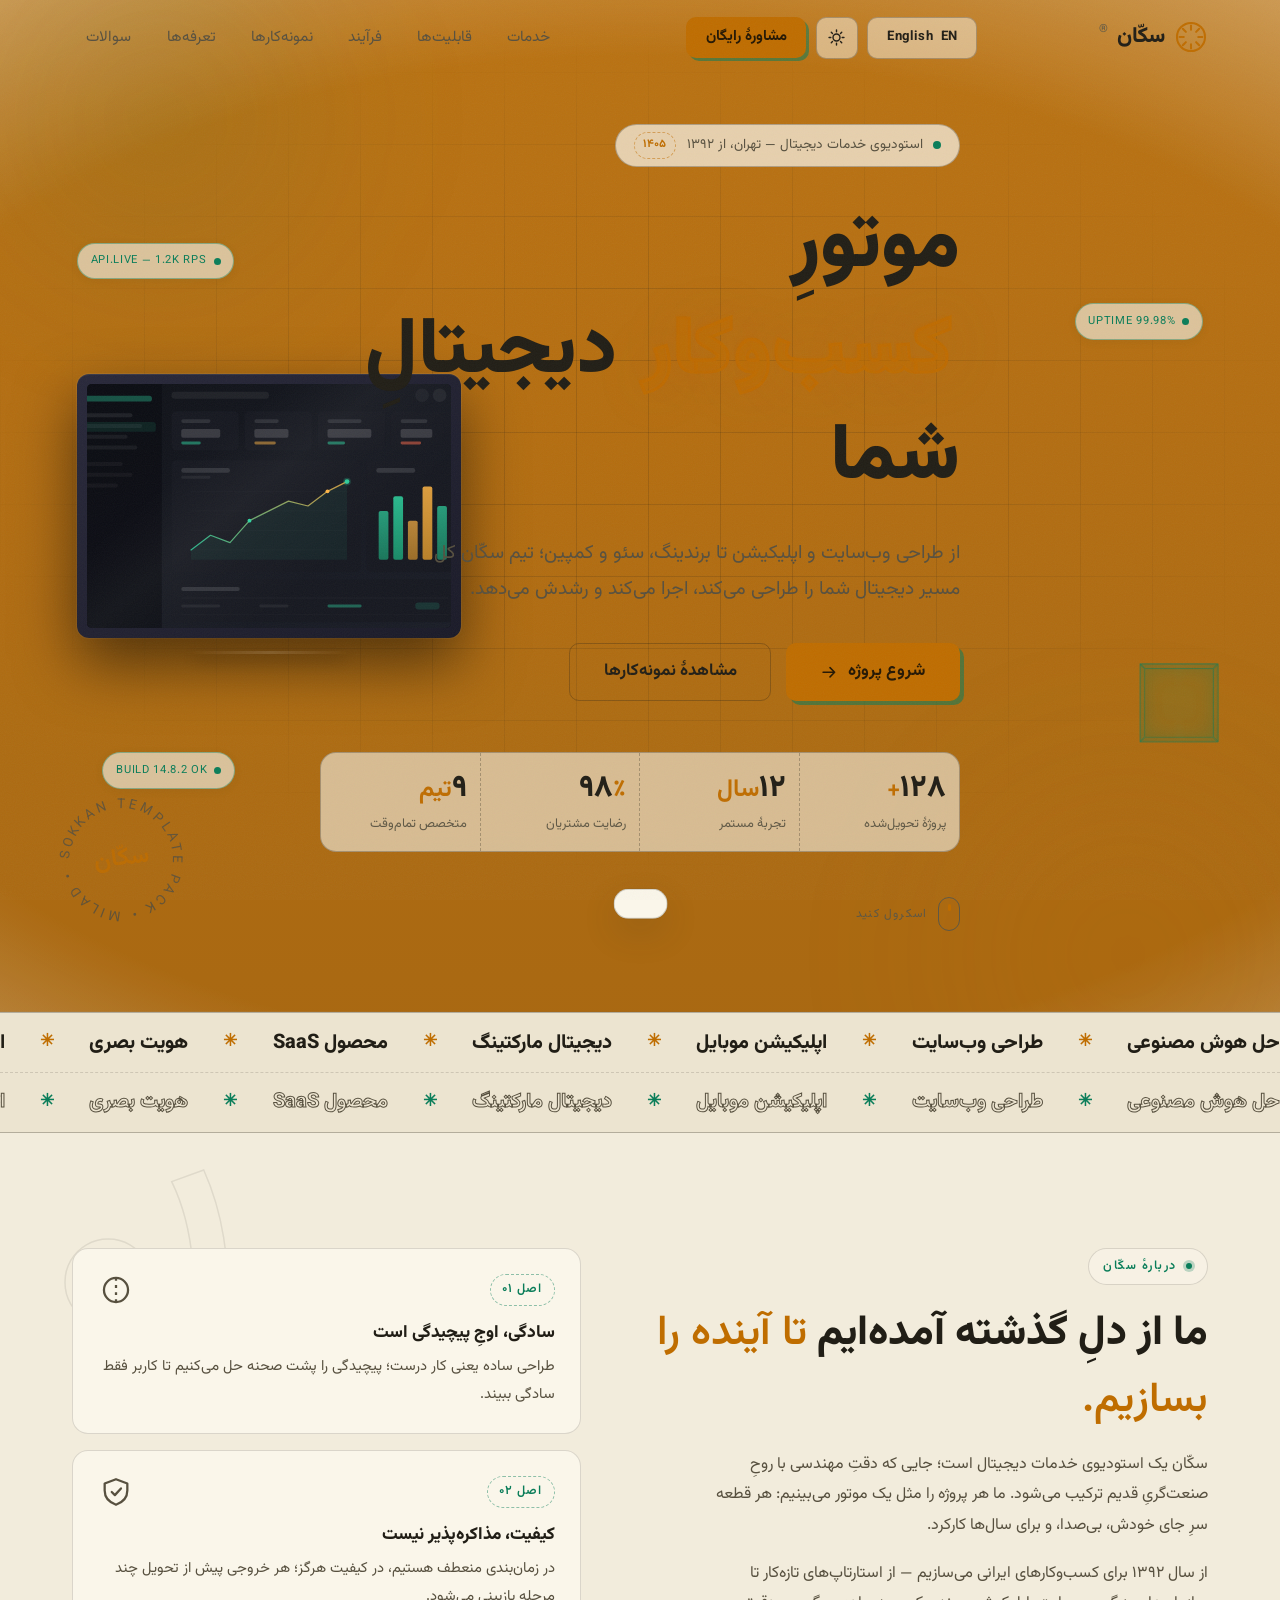
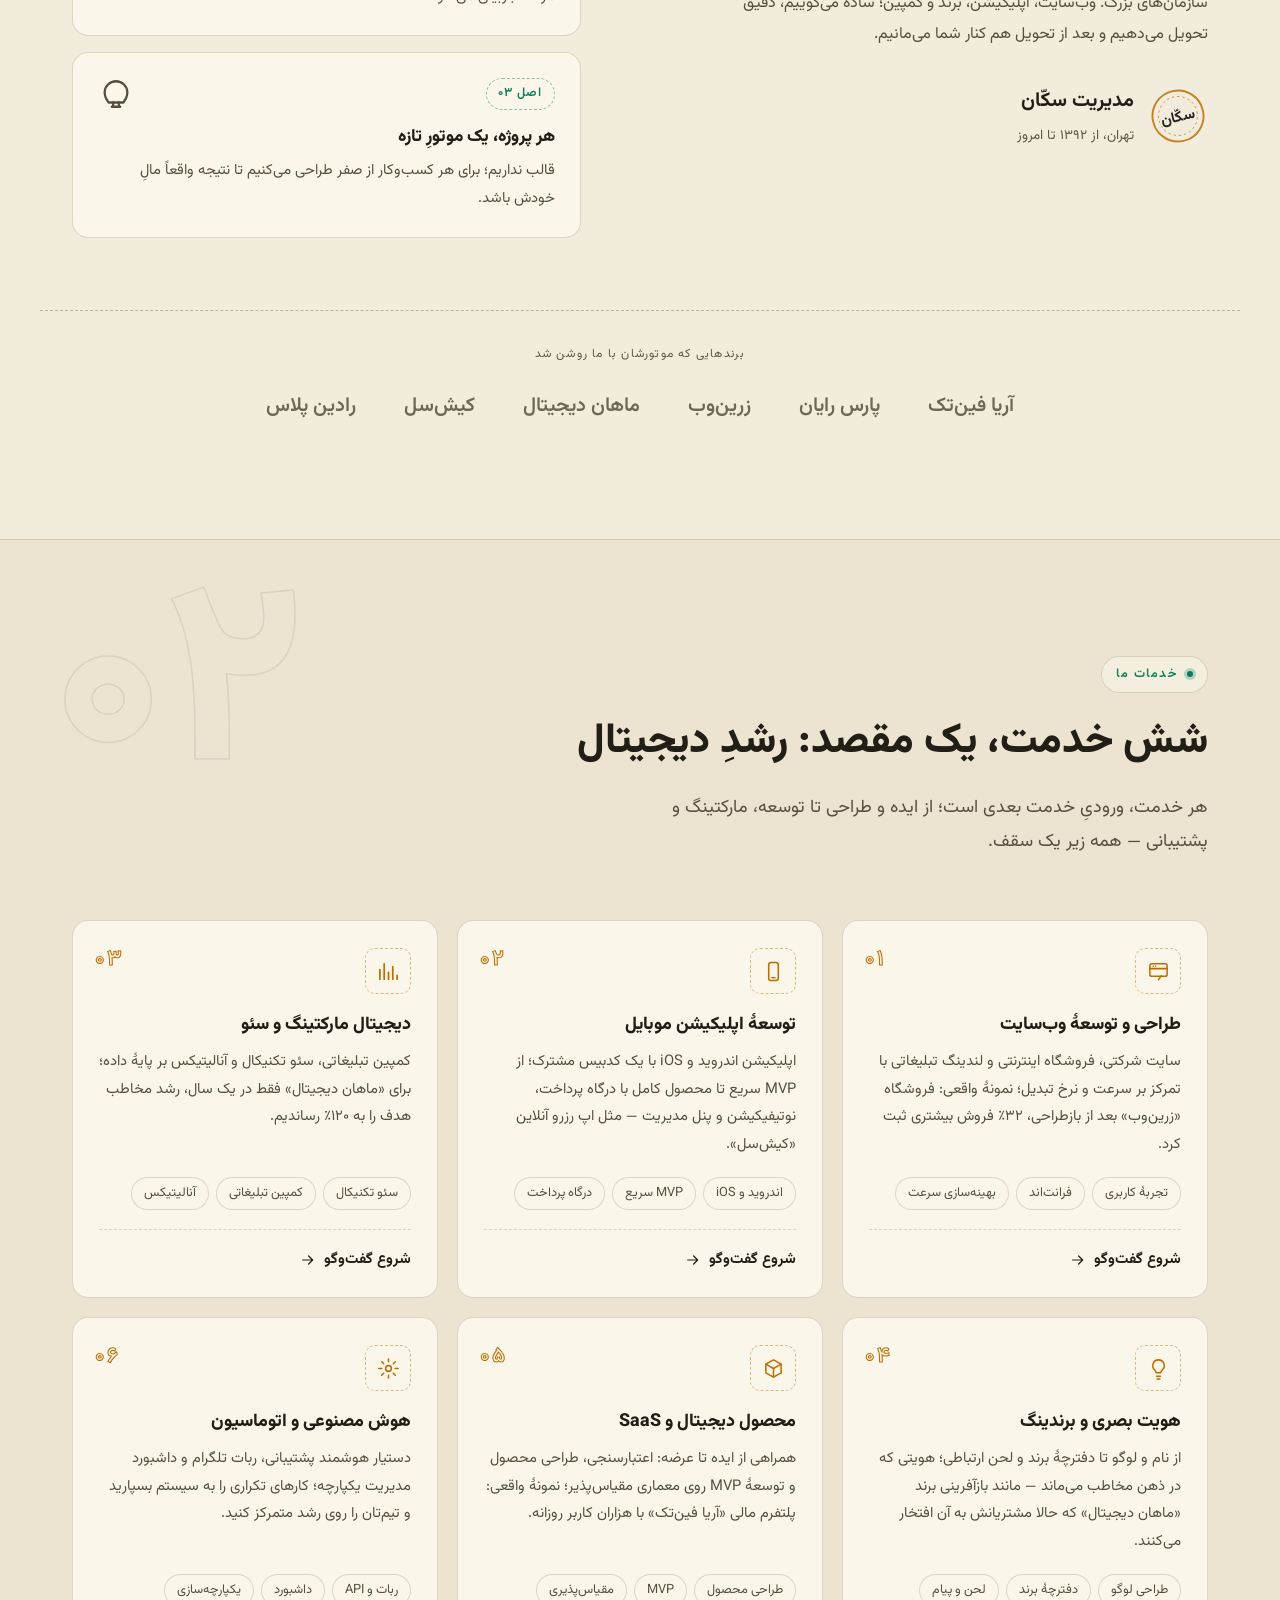
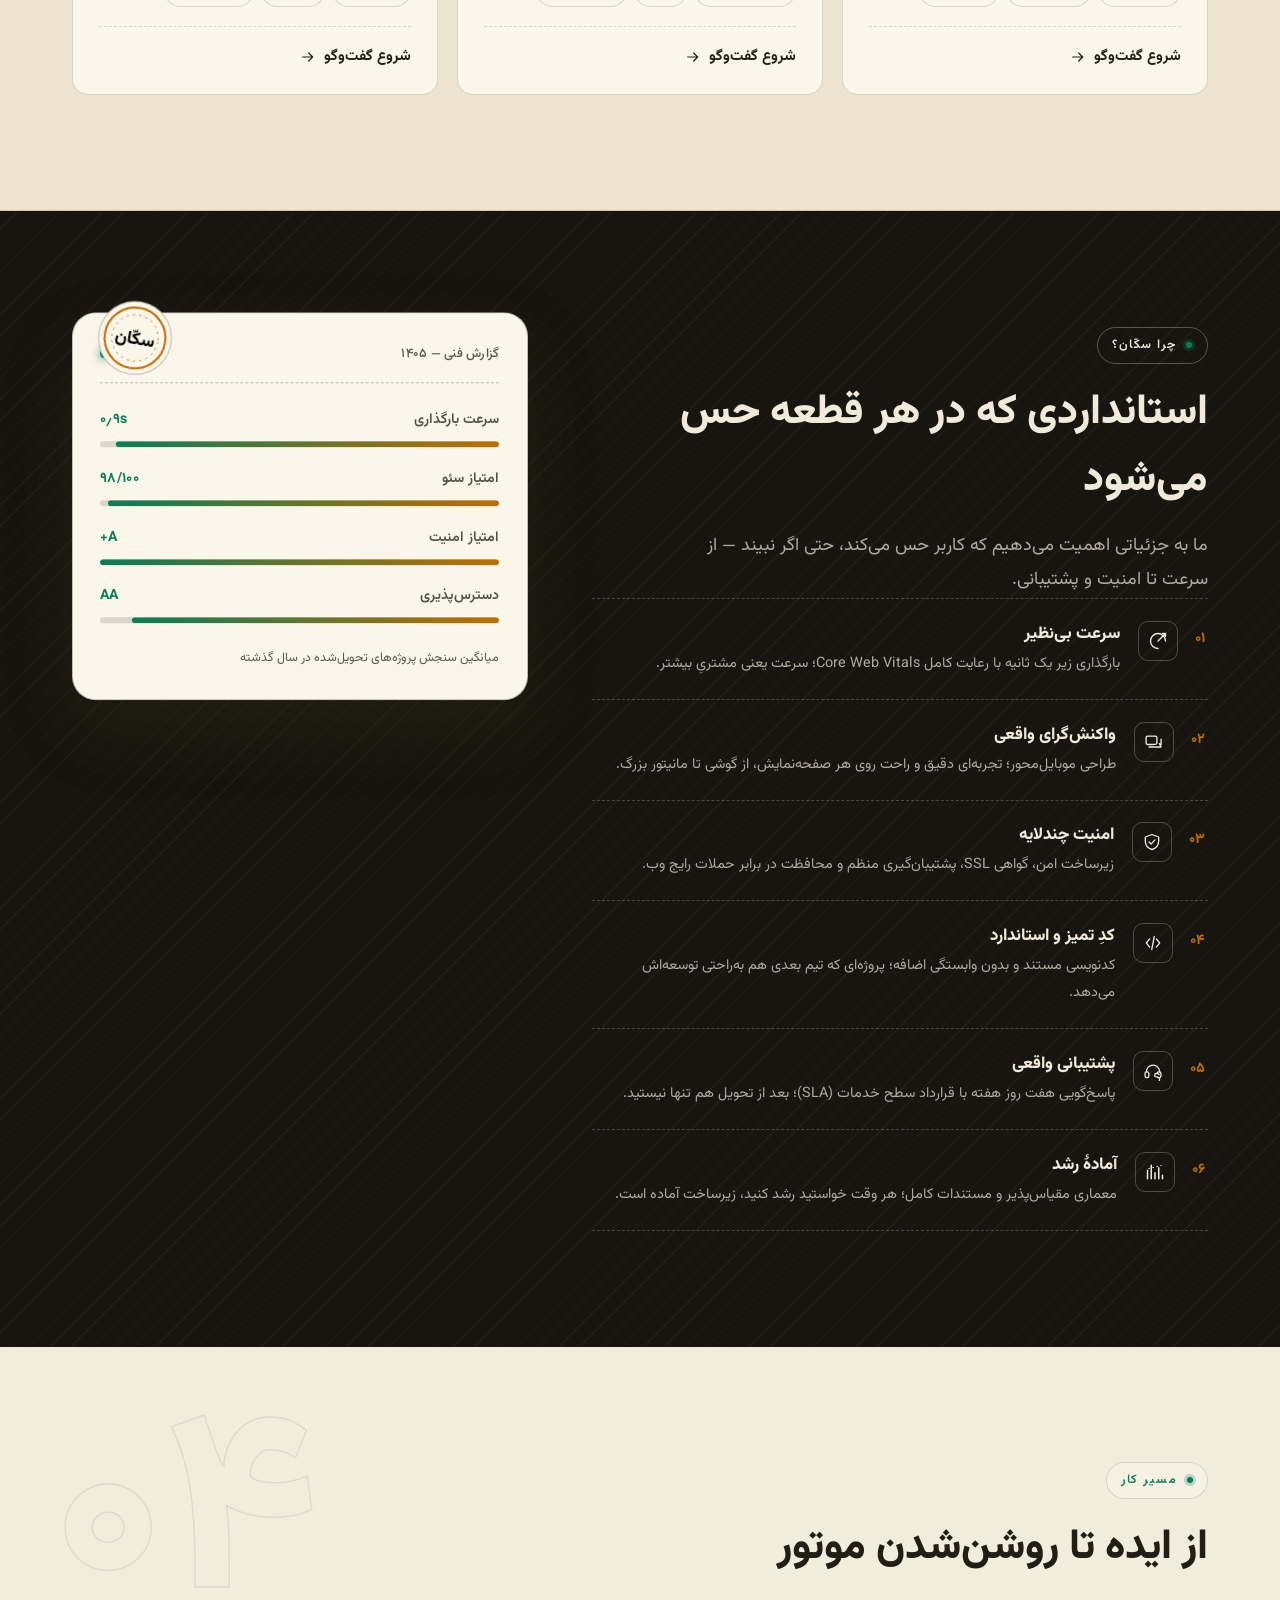
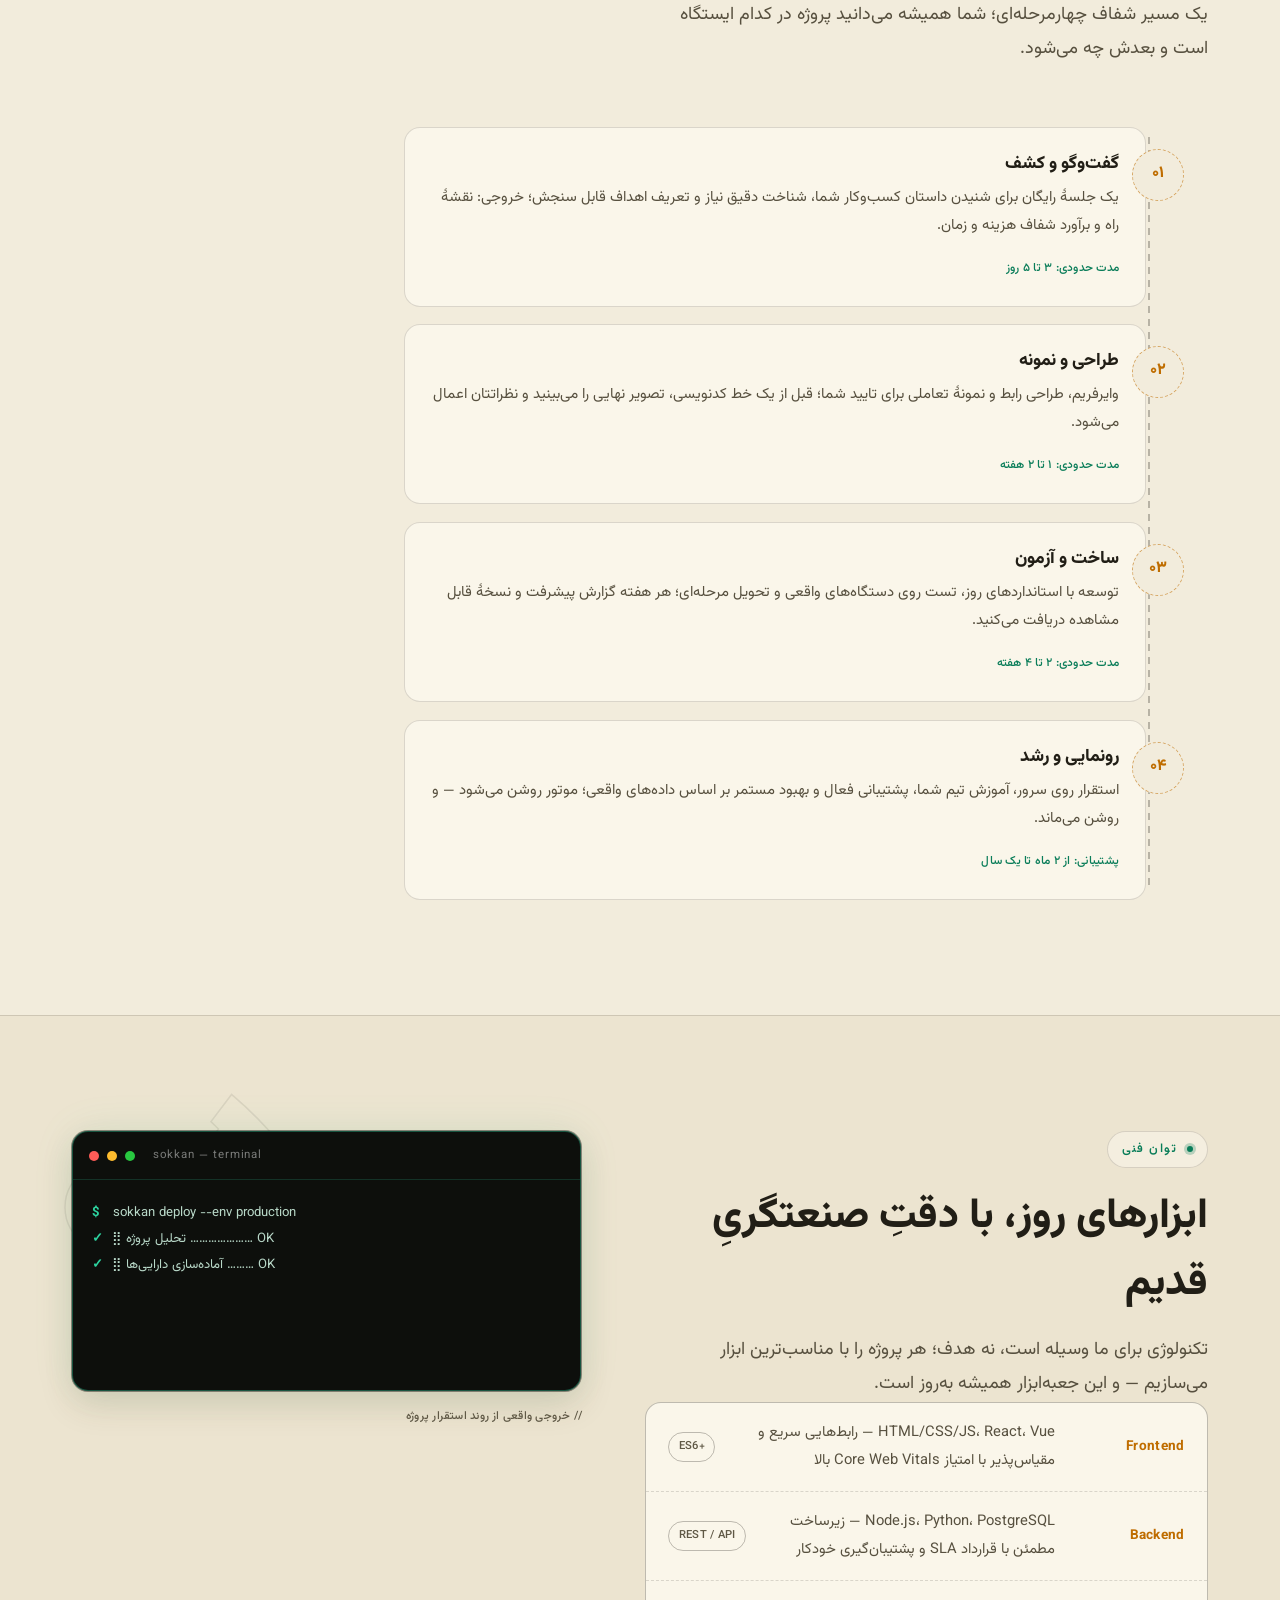
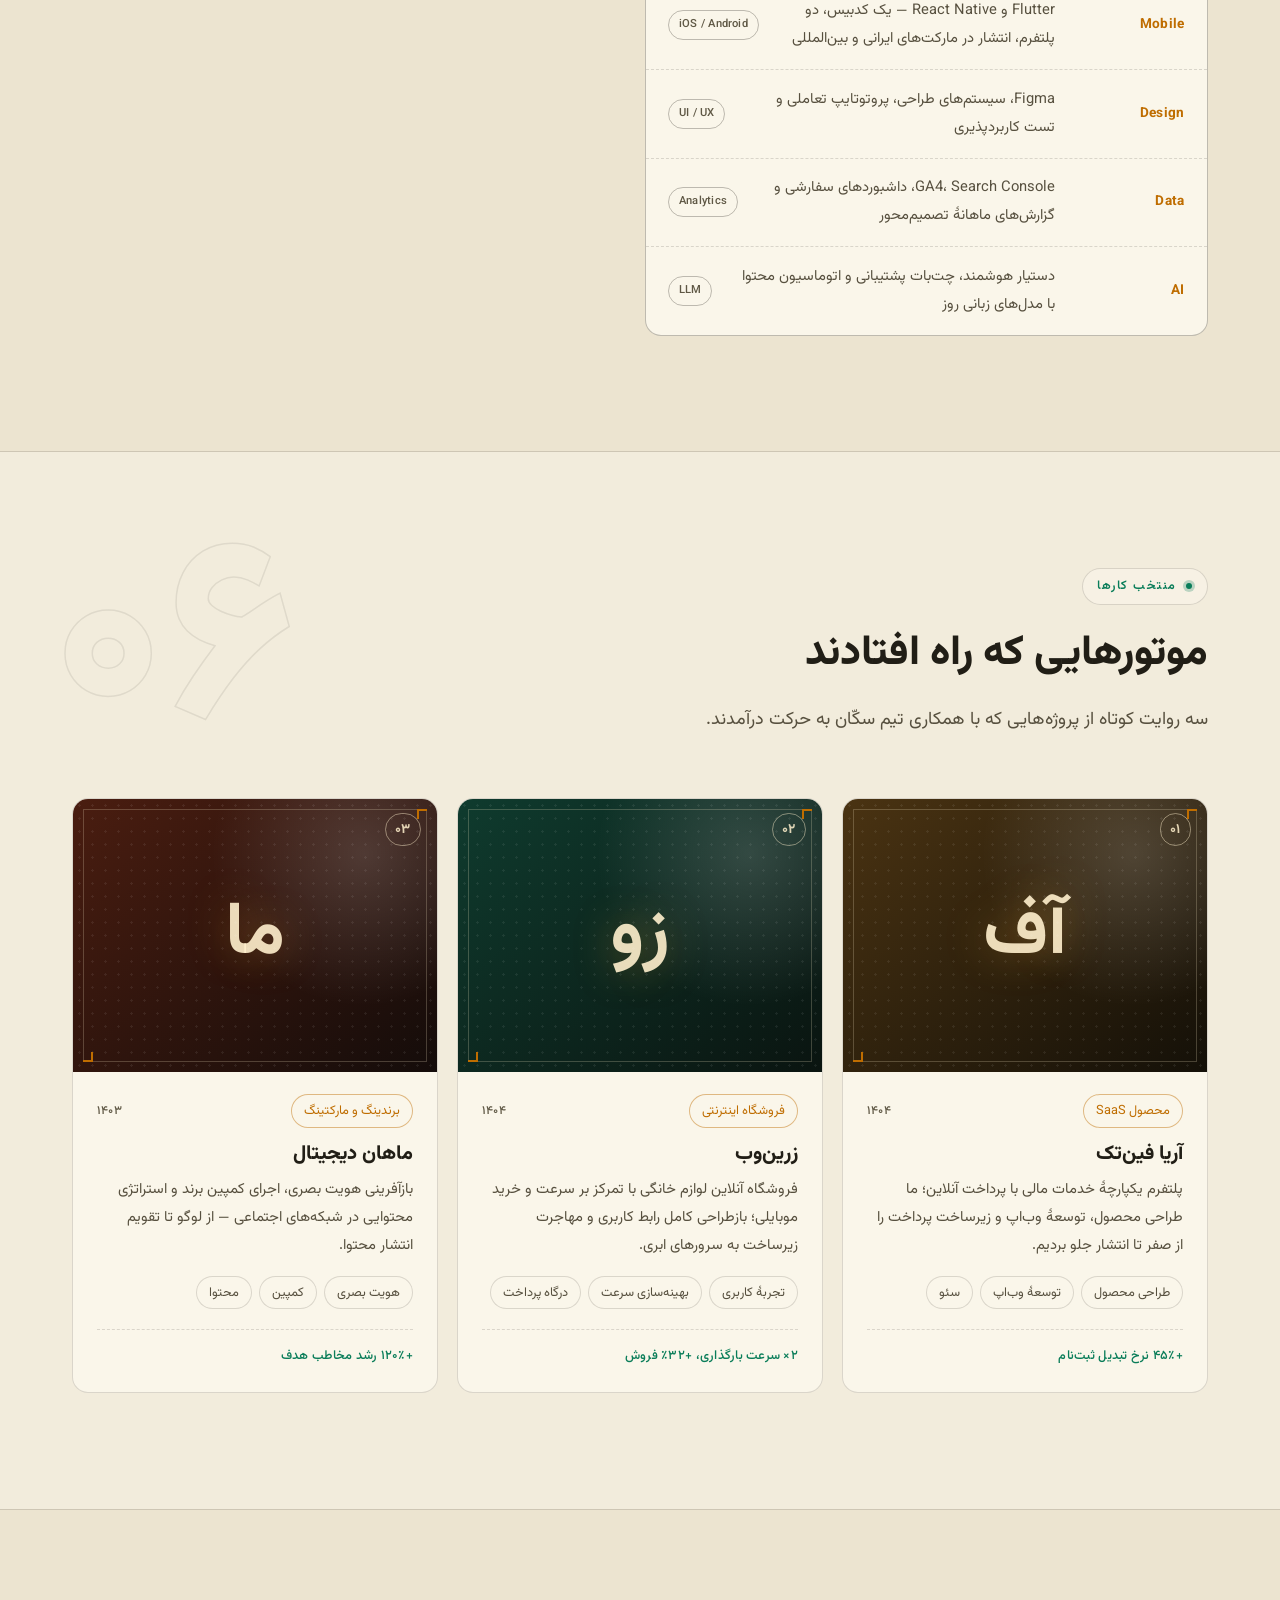
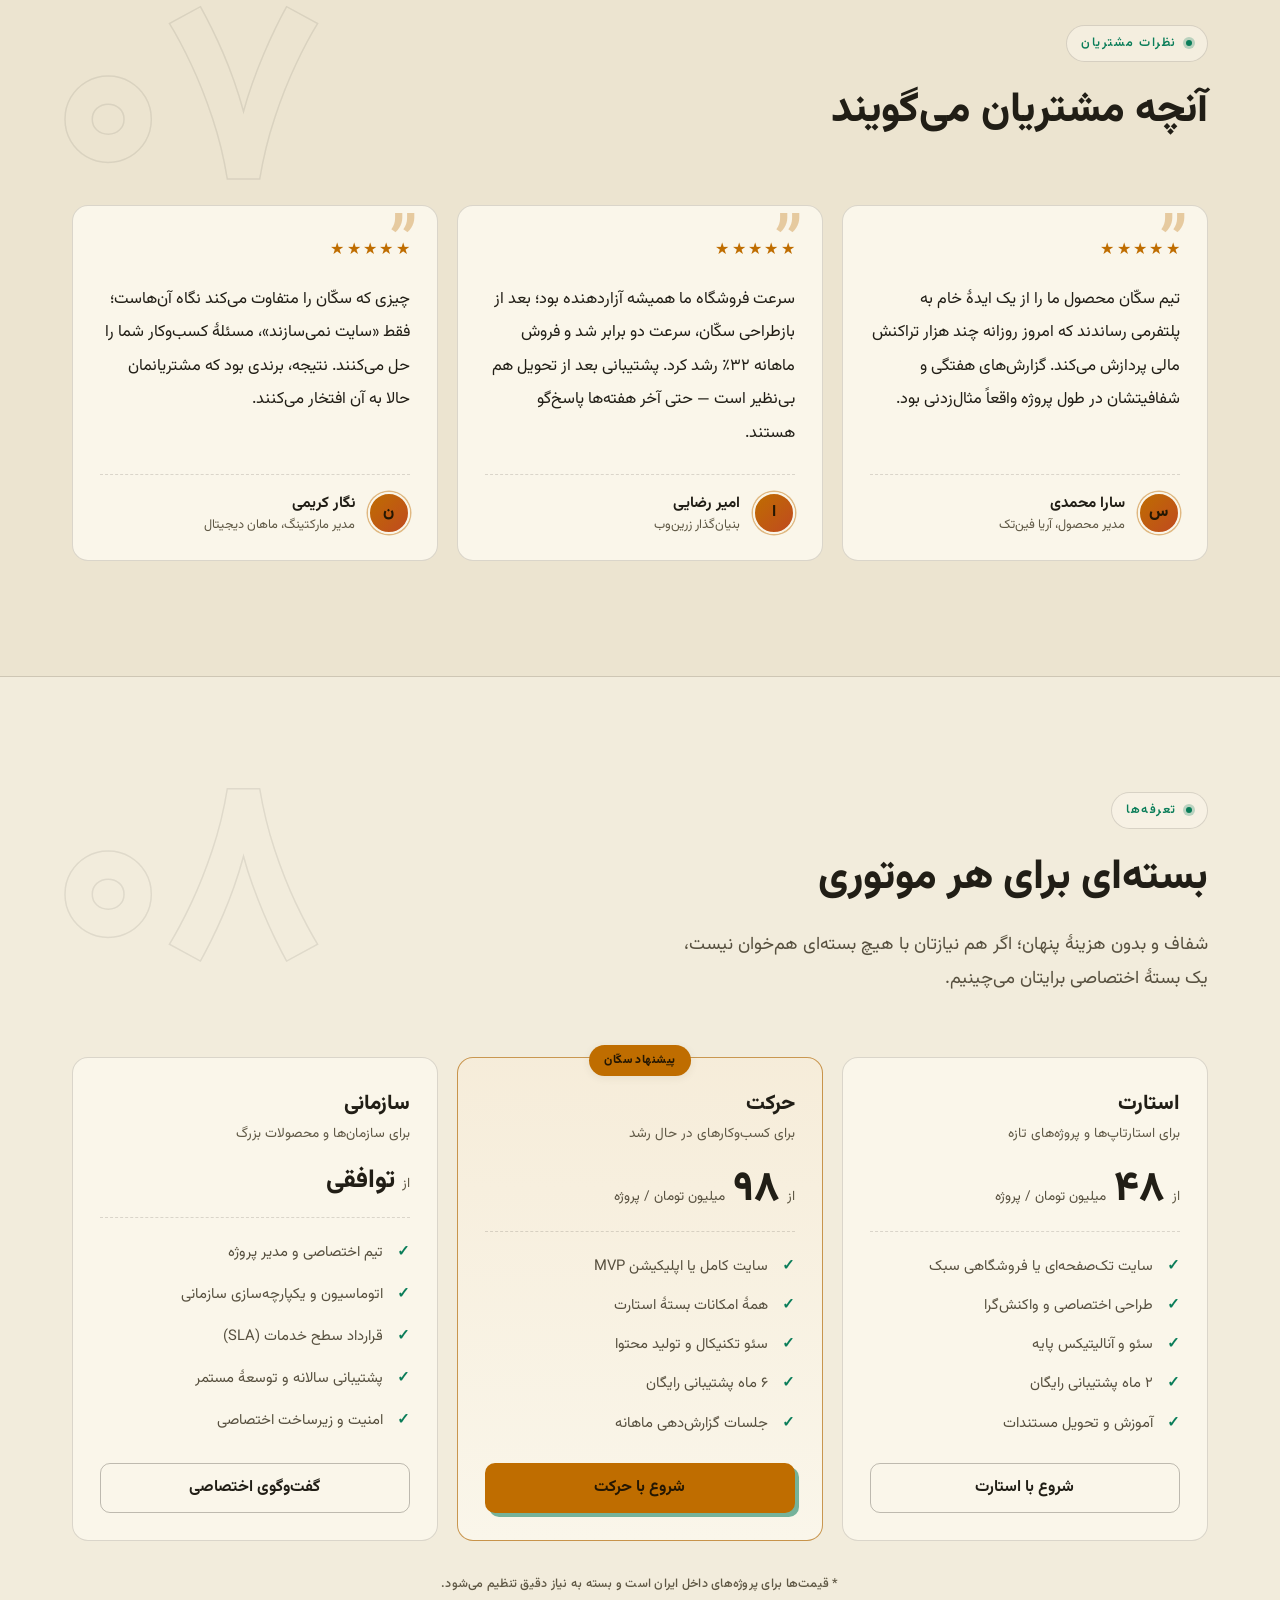
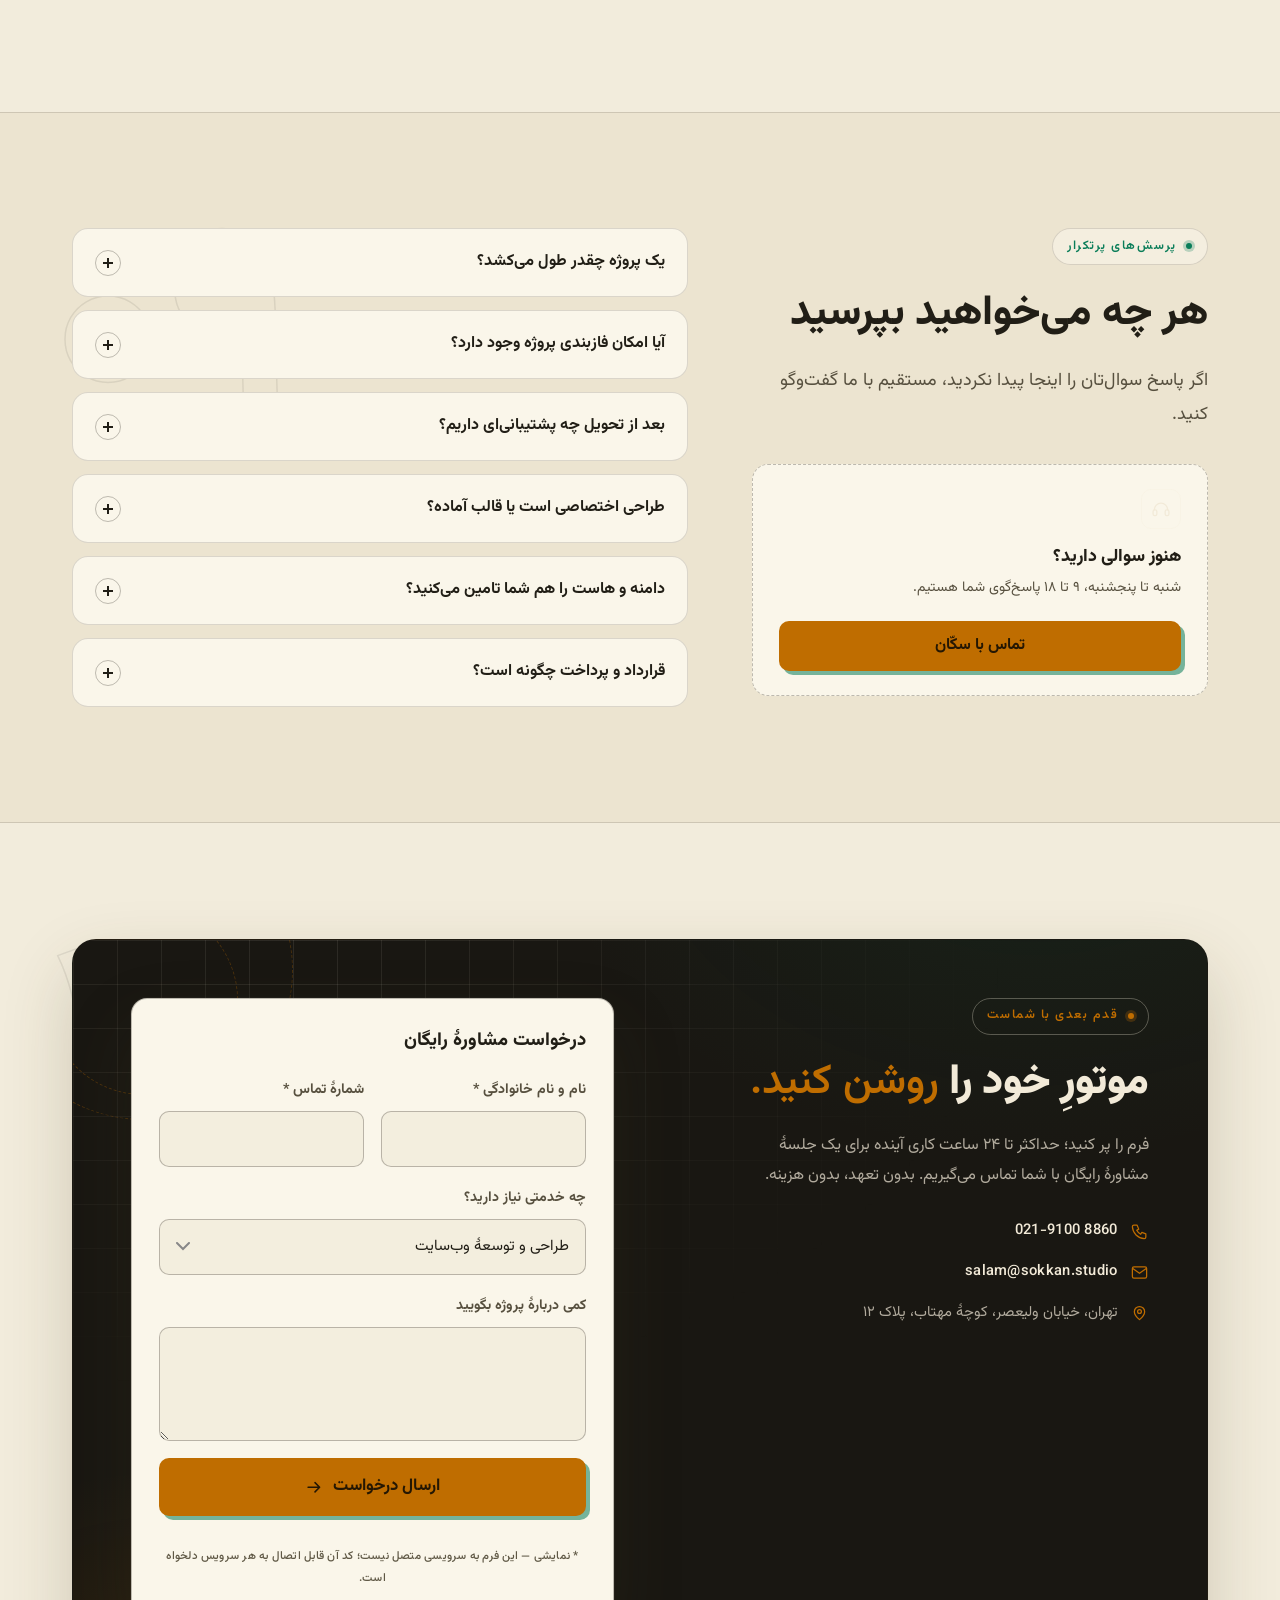
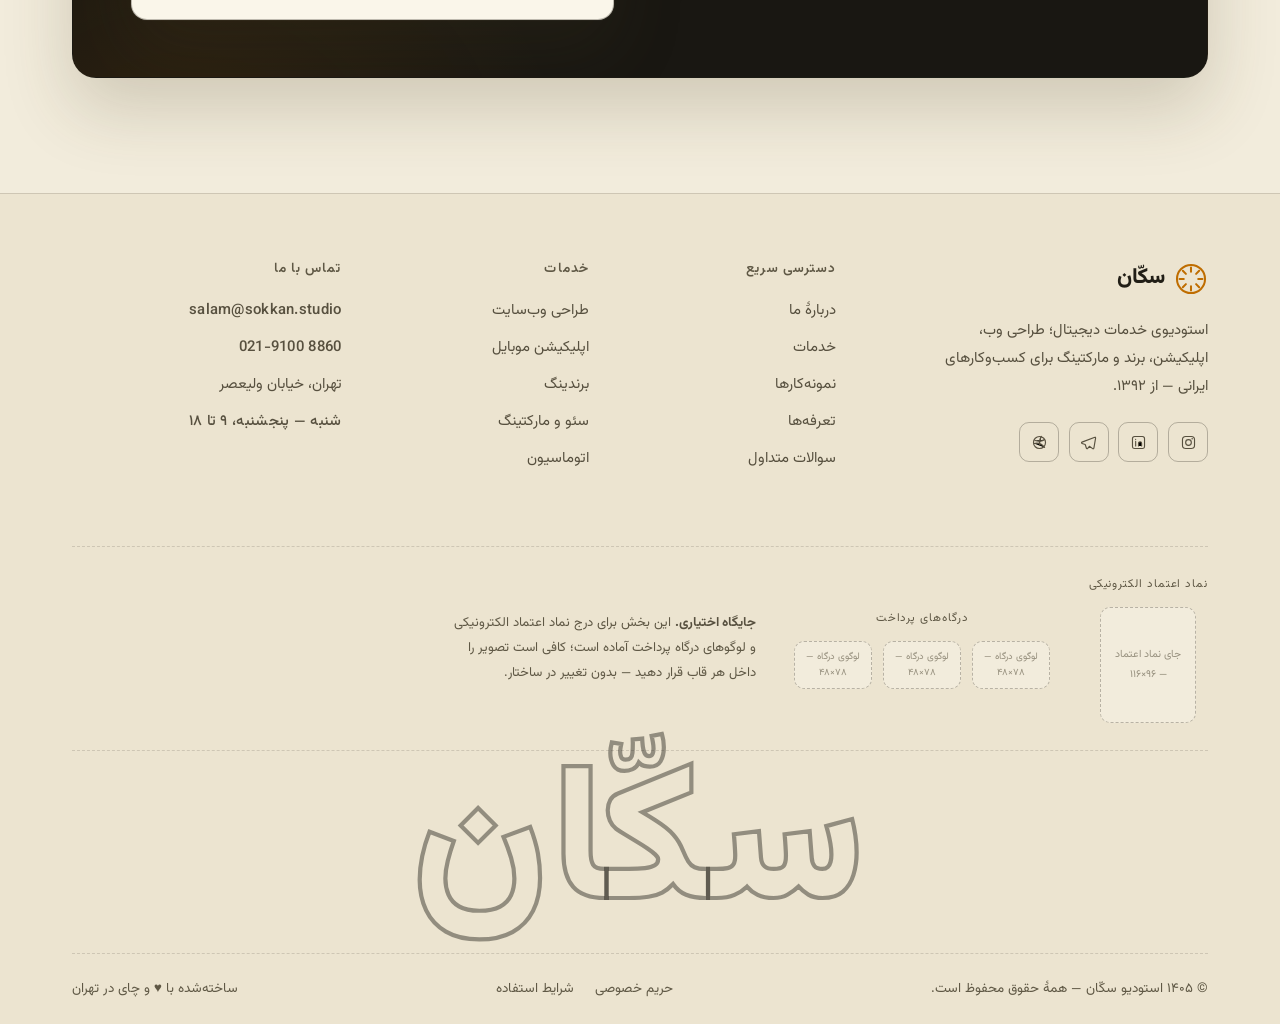
==== Milad/index.html @ 6d34e655 "refactor: بازنشانی ساختار پروژه برای مجموعه سکّان تغییرات اصلی: - تغییر نام پوشه engine به Milad (قا" ====
<!DOCTYPE html>
<!--
  ─────────────────────────────────────────────────────────────
  Sokkan | سکّان  —  Template Pack v1.0
  Template: Milad (میلاد)
  Premium Iranian Digital Services Landing Template

  Part of the Sokkan (سکّان) Template Pack.
  Built with HTML5 + CSS3 + Vanilla JS (ES6+). No frameworks.
  RTL-first (Persian) with a built-in English (LTR) layer.
  Theme: «Matrix × Vintage» design system — data-stream hero,
  parallax depth, 3D device showcase, premium mobile navigation.

  HOW TO CUSTOMIZE
  • Colors / fonts / radius  →  assets/css/base.css  (design tokens)
  • Layout & components      →  assets/css/components.css + sections.css
  • All visible texts        →  index.html (data-i18n) + assets/js/main.js
  • Behavior / animations    →  assets/js/main.js
  • 3D Device screen content →  .device-screen slot (hero section)
  • Trust & payment logos    →  .footer-trust slots (footer)

  PACK STRUCTURE
  Sokkan Pack
  ├── Milad Template (this template)
  ├── Future Template 2
  └── Future Template 3
  ─────────────────────────────────────────────────────────────
-->
<html lang="fa" dir="rtl" data-theme="dark">
<head>
<meta charset="UTF-8">
<meta name="viewport" content="width=device-width, initial-scale=1.0, viewport-fit=cover">
<title>سکّان | موتور کسب‌وکار دیجیتال شما — قالب میلاد از مجموعه سکّان</title>
<meta name="description" content="سکّان، مجموعه قالب‌های پریمیوم ایرانی؛ قالب میلاد برای استودیوی دیجیتال، طراحی وب‌سایت، اپلیکیشن، برندینگ و دیجیتال مارکتینگ. موتورِ رشد کسب‌وکار شما.">
<meta name="theme-color" content="#0b0b0e">
<meta property="og:title" content="سکّان | موتور کسب‌وکار دیجیتال شما — قالب میلاد">
<meta property="og:description" content="قالب لندینگ پریمیوم ایرانی از مجموعه سکّان — طراحی وب، اپلیکیشن، برندینگ و مارکتینگ دیجیتال.">
<meta property="og:type" content="website">
<script>document.documentElement.classList.add('js');</script>
<link rel="icon" href="data:image/svg+xml,%3Csvg xmlns='http://www.w3.org/2000/svg' viewBox='0 0 64 64'%3E%3Crect width='64' height='64' rx='14' fill='%230e0e12'/%3E%3Cg stroke='%23ffb443' stroke-width='5' stroke-linecap='round'%3E%3Cpath d='M32 10v8M32 46v8M10 32h8M46 32h8M16.5 16.5l5.6 5.6M41.9 41.9l5.6 5.6M47.5 16.5l-5.6 5.6M22.1 41.9l-5.6 5.6'/%3E%3C/g%3E%3Ccircle cx='32' cy='32' r='9' fill='none' stroke='%23ffb443' stroke-width='5'/%3E%3C/svg%3E">

<!-- Apply saved theme / language BEFORE first paint (no flash) -->
<script>
(function () {
  try {
    var t = localStorage.getItem('sokkan-theme');
    var dark = t ? t === 'dark' : !(window.matchMedia && window.matchMedia('(prefers-color-scheme: light)').matches);
    document.documentElement.setAttribute('data-theme', dark ? 'dark' : 'light');
    var l = localStorage.getItem('sokkan-lang');
    if (l === 'en') { document.documentElement.lang = 'en'; document.documentElement.dir = 'ltr'; }
  } catch (e) {}
})();
</script>

<link rel="stylesheet" href="assets/css/fonts.css">
<link rel="stylesheet" href="assets/css/base.css">
<link rel="stylesheet" href="assets/css/components.css">
<link rel="stylesheet" href="assets/css/sections.css">
<noscript><style>.loader{display:none!important}</style></noscript>

<script type="application/ld+json">
{
  "@context": "https://schema.org",
  "@type": "SoftwareApplication",
  "name": "سکّان | Sokkan",
  "description": "مجموعه قالب‌های پریمیوم ایرانی — قالب میلاد برای استودیوی دیجیتال",
  "applicationCategory": "WebTemplate",
  "operatingSystem": "Web",
  "author": {
    "@type": "Organization",
    "name": "Sokkan Template Pack",
    "url": "https://sokkan.ir"
  },
  "areaServed": "IR"
}
</script>
</head>

<body id="top">

<!-- ============ PRELOADER ============ -->
<div class="loader" id="loader" aria-hidden="true">
  <div class="loader-inner">
    <span class="loader-mark">سکّان</span>
    <span class="loader-bar"><i></i></span>
    <span class="loader-txt" data-i18n="loaderTxt">در حال روشن‌کردن موتور…</span>
  </div>
</div>

<!-- ============ HEADER ============ -->
<header class="site-header" id="siteHeader">
  <div class="container header-in">

    <a class="brand" href="#top" aria-label="سکّان — بازگشت به بالای صفحه">
      <svg class="brand-logo" viewBox="0 0 40 40" aria-hidden="true">
        <circle cx="20" cy="20" r="16.5" fill="none" stroke="currentColor" stroke-width="2.4"/>
        <g stroke="currentColor" stroke-width="2.4" stroke-linecap="round">
          <path d="M20 6.5v5M20 28.5v5M6.5 20h5M28.5 20h5"/>
          <path d="M10.4 10.4l3.6 3.6M26 26l3.6 3.6M29.6 10.4L26 14M14 26l-3.6 3.6"/>
        </g>
      </svg>
      <span class="brand-name" data-i18n="brandName">سکّان</span>
      <span class="brand-reg" aria-hidden="true">®</span>
    </a>

    <nav class="main-nav" id="mainNav" aria-label="منوی اصلی" data-i18n-aria="navLabel">
      <ul>
        <li><a href="#services"  data-i18n="navServices">خدمات</a></li>
        <li><a href="#features"  data-i18n="navFeatures">قابلیت‌ها</a></li>
        <li><a href="#process"   data-i18n="navProcess">فرآیند</a></li>
        <li><a href="#works"     data-i18n="navWorks">نمونه‌کارها</a></li>
        <li><a href="#pricing"   data-i18n="navPricing">تعرفه‌ها</a></li>
        <li><a href="#faq"       data-i18n="navFaq">سوالات</a></li>
      </ul>
      <div class="nav-foot">
        <a class="btn btn-primary btn-block" href="#cta" data-i18n="navCta">مشاورهٔ رایگان</a>
        <p class="nav-foot-note" data-i18n="navFootNote">پاسخ‌گویی شنبه تا پنجشنبه، ۹ تا ۱۸</p>
      </div>
    </nav>

    <div class="header-actions">
      <button class="icon-btn lang-toggle" id="langToggle" type="button" aria-label="Switch to English" data-i18n-aria="langToggleLabel">
        <span class="lang-short" data-i18n="langShort">EN</span>
        <span class="lang-full" data-i18n="langFull">English</span>
      </button>
      <button class="icon-btn theme-toggle" id="themeToggle" type="button" aria-label="تغییر حالت روشن/تاریک" data-i18n-aria="themeToggleLabel">
        <svg class="icon-sun" viewBox="0 0 24 24" aria-hidden="true"><circle cx="12" cy="12" r="4.4" fill="none" stroke="currentColor" stroke-width="1.8"/><g stroke="currentColor" stroke-width="1.8" stroke-linecap="round"><path d="M12 2.6v2.2M12 19.2v2.2M2.6 12h2.2M19.2 12h2.2M5.4 5.4l1.5 1.5M17.1 17.1l1.5 1.5M18.6 5.4l-1.5 1.5M6.9 17.1l-1.5 1.5"/></g></svg>
        <svg class="icon-moon" viewBox="0 0 24 24" aria-hidden="true"><path d="M20.4 14.2A8.4 8.4 0 0 1 9.8 3.6a8.4 8.4 0 1 0 10.6 10.6Z" fill="none" stroke="currentColor" stroke-width="1.8" stroke-linejoin="round"/></svg>
      </button>
      <a class="btn btn-sm btn-primary header-cta" href="#cta" data-i18n="navCta">مشاورهٔ رایگان</a>
      <button class="nav-burger" id="navBurger" type="button" aria-expanded="false" aria-controls="mainNav" aria-label="بازکردن منو">
        <span></span><span></span><span></span>
      </button>
    </div>

  </div>
</header>

<main id="main">

<!-- ============ HERO ============ -->
<section class="hero" id="hero">
  <div class="hero-bg" aria-hidden="true">
    <canvas id="matrixCanvas"></canvas>
    <div class="hero-aurora hero-aurora-1"></div>
    <div class="hero-aurora hero-aurora-2"></div>
    <div class="hero-glow"></div>
    <div class="hero-grid"></div>
  </div>

  <div class="hero-cube parallax" data-speed="-0.16" aria-hidden="true">
    <div class="cube-float">
    <div class="cube-scene">
      <span class="cube-face cube-f"></span>
      <span class="cube-face cube-b"></span>
      <span class="cube-face cube-l"></span>
      <span class="cube-face cube-r"></span>
      <span class="cube-face cube-t"></span>
      <span class="cube-face cube-o"></span>
    </div>
    </div>
  </div>

  <span class="hero-data hero-data-1" aria-hidden="true"><i></i><span dir="ltr">UPTIME 99.98%</span></span>
  <span class="hero-data hero-data-2" aria-hidden="true"><i></i><span dir="ltr">API.LIVE — 1.2K RPS</span></span>
  <span class="hero-data hero-data-3" aria-hidden="true"><i></i><span dir="ltr">BUILD 14.8.2 OK</span></span>

  <div class="hero-emblem" aria-hidden="true">
    <svg class="emblem-ring" viewBox="0 0 120 120">
      <defs><path id="emblemPath" d="M60,60 m-44,0 a44,44 0 1,1 88,0 a44,44 0 1,1 -88,0"/></defs>
      <text class="emblem-text" direction="ltr"><textPath href="#emblemPath" startOffset="0">SOKKAN TEMPLATE PACK • MILAD • EST. 2026 • </textPath></text>
    </svg>
    <span class="emblem-core">سکّان</span>
  </div>

  <!-- 3D Device Showcase Component -->
  <div class="hero-device" aria-hidden="true">
    <div class="device-tilt">
      <div class="device-float">
        <div class="device-frame">
          <div class="device-bezel">
            <div class="device-screen">
              <!-- Replaceable Screen Content: just change the img src -->
              <div class="screen-content">
                <img class="screen-image" src="assets/img/screen-preview.svg" alt="Product preview">
              </div>
              <!-- Screen reflection/glow -->
              <div class="screen-glow"></div>
            </div>
          </div>
          <!-- Device stand/base -->
          <div class="device-base">
            <div class="base-plate"></div>
          </div>
        </div>
      </div>
    </div>
  </div>

  <div class="container hero-in">
    <div class="hero-badge reveal">
      <span class="pulse-dot" aria-hidden="true"></span>
      <span data-i18n="heroBadge">استودیوی خدمات دیجیتال — تهران، از ۱۳۹۲</span>
      <span class="badge-year" data-i18n="heroYear">۱۴۰۵</span>
    </div>

    <h1 class="hero-title">
      <span class="line reveal" data-i18n="heroL1">موتورِ</span>
      <span class="line reveal d2">
        <span class="outline" data-i18n="heroL2">کسب‌وکار</span>
        <span class="hero-title-rest" data-i18n="heroL2b">دیجیتالِ شما</span>
      </span>
    </h1>

    <p class="hero-sub reveal d3" data-i18n="heroSub">
      از طراحی وب‌سایت و اپلیکیشن تا برندینگ، سئو و کمپین؛
      تیم سکّان کل مسیر دیجیتال شما را طراحی می‌کند، اجرا می‌کند و رشدش می‌دهد.
    </p>

    <div class="hero-cta reveal d4">
      <a class="btn btn-primary btn-lg" href="#cta">
        <span data-i18n="heroCta1">شروع پروژه</span>
        <svg class="btn-arrow" viewBox="0 0 24 24" aria-hidden="true"><path d="M4 12h15M13 6l6 6-6 6" fill="none" stroke="currentColor" stroke-width="2" stroke-linecap="round" stroke-linejoin="round"/></svg>
      </a>
      <a class="btn btn-ghost btn-lg" href="#works" data-i18n="heroCta2">مشاهدهٔ نمونه‌کارها</a>
    </div>

    <dl class="hero-stats reveal d5">
      <div class="stat">
        <dt><span class="count" data-count="128" data-i18n-aria="stat1">۱۲۸</span><span class="stat-suffix">+</span></dt>
        <dd data-i18n="statLabel1">پروژهٔ تحویل‌شده</dd>
      </div>
      <div class="stat">
        <dt><span class="count" data-count="12" data-i18n-aria="stat2">۱۲</span><span class="stat-suffix" data-i18n="statSuffix2"> سال</span></dt>
        <dd data-i18n="statLabel2">تجربهٔ مستمر</dd>
      </div>
      <div class="stat">
        <dt><span class="count" data-count="98" data-i18n-aria="stat3">۹۸</span><span class="stat-suffix">٪</span></dt>
        <dd data-i18n="statLabel3">رضایت مشتریان</dd>
      </div>
      <div class="stat">
        <dt><span class="count" data-count="9" data-i18n-aria="stat4">۹</span><span class="stat-suffix" data-i18n="statSuffix4"> تیم</span></dt>
        <dd data-i18n="statLabel4">متخصص تمام‌وقت</dd>
      </div>
    </dl>

    <div class="hero-scroll reveal d5">
      <a href="#intro" aria-label="اسکرول به بخش دربارهٔ ما">
        <span class="mouse" aria-hidden="true"><i class="wheel"></i></span>
        <span data-i18n="heroScroll">اسکرول کنید</span>
      </a>
    </div>
  </div>
</section>

<!-- ============ TICKER ============ -->
<div class="ticker" aria-hidden="true">
  <div class="ticker-row ticker-row-a">
    <div class="ticker-track" id="tickerA"></div>
  </div>
  <div class="ticker-row ticker-row-b">
    <div class="ticker-track ticker-track-rev" id="tickerB"></div>
  </div>
</div>

<!-- ============ INTRO / ABOUT ============ -->
<section class="section intro" id="intro">
  <span class="sec-ghost parallax" data-speed="0.08" aria-hidden="true">۰۱</span>
  <div class="container intro-grid">

    <div class="intro-copy">
      <span class="eyebrow reveal" data-i18n="introEyebrow">دربارهٔ سکّان</span>
      <h2 class="sec-title reveal">
        <span data-i18n="introTitle1">ما از دلِ گذشته آمده‌ایم</span>
        <span class="serif-accent" data-i18n="introTitle2">تا آینده را بسازیم.</span>
      </h2>
      <p class="reveal" data-i18n="introP1">
        سکّان یک استودیوی خدمات دیجیتال است؛ جایی که دقتِ مهندسی با روحِ صنعت‌گریِ قدیم ترکیب می‌شود.
        ما هر پروژه را مثل یک موتور می‌بینیم: هر قطعه سرِ جای خودش، بی‌صدا، و برای سال‌ها کارکرد.
      </p>
      <p class="reveal" data-i18n="introP2">
        از سال ۱۳۹۲ برای کسب‌وکارهای ایرانی می‌سازیم — از استارتاپ‌های تازه‌کار تا سازمان‌های بزرگ.
        وب‌سایت، اپلیکیشن، برند و کمپین؛ ساده می‌گوییم، دقیق تحویل می‌دهیم و بعد از تحویل هم کنار شما می‌مانیم.
      </p>
      <div class="intro-sign reveal">
        <span class="sign-name" data-i18n="signName">مدیریت سکّان</span>
        <span class="sign-role" data-i18n="signRole">تهران، از ۱۳۹۲ تا امروز</span>
        <svg class="sign-stamp" viewBox="0 0 80 80" aria-hidden="true">
          <circle cx="40" cy="40" r="34" fill="none" stroke="currentColor" stroke-width="2.5"/>
          <circle cx="40" cy="40" r="26" fill="none" stroke="currentColor" stroke-width="1" stroke-dasharray="3 4"/>
          <text x="40" y="47" text-anchor="middle" font-size="20">سکّان</text>
        </svg>
      </div>
    </div>

    <div class="intro-cards">
      <article class="file-card reveal">
        <header class="file-head">
          <span class="file-no" data-i18n="fileNo1">اصل ۰۱</span>
          <span class="file-ico" aria-hidden="true">
            <svg viewBox="0 0 24 24"><circle cx="12" cy="12" r="8.5" fill="none" stroke="currentColor" stroke-width="1.6"/><path d="M12 3.5v17" stroke="currentColor" stroke-width="1.6" stroke-dasharray="2 3"/></svg>
          </span>
        </header>
        <h3 class="file-title" data-i18n="fileTitle1">سادگی، اوجِ پیچیدگی است</h3>
        <p class="file-desc" data-i18n="fileDesc1">طراحی ساده یعنی کار درست؛ پیچیدگی را پشت صحنه حل می‌کنیم تا کاربر فقط سادگی ببیند.</p>
      </article>
      <article class="file-card reveal d2">
        <header class="file-head">
          <span class="file-no" data-i18n="fileNo2">اصل ۰۲</span>
          <span class="file-ico" aria-hidden="true">
            <svg viewBox="0 0 24 24"><path d="M12 3l8 3v5c0 5-3.4 8.4-8 10-4.6-1.6-8-5-8-10V6l8-3z" fill="none" stroke="currentColor" stroke-width="1.6" stroke-linejoin="round"/><path d="M9 12l2.2 2.2L15.5 9.5" fill="none" stroke="currentColor" stroke-width="1.6" stroke-linecap="round" stroke-linejoin="round"/></svg>
          </span>
        </header>
        <h3 class="file-title" data-i18n="fileTitle2">کیفیت، مذاکره‌پذیر نیست</h3>
        <p class="file-desc" data-i18n="fileDesc2">در زمان‌بندی منعطف هستیم، در کیفیت هرگز؛ هر خروجی پیش از تحویل چند مرحله بازبینی می‌شود.</p>
      </article>
      <article class="file-card reveal d3">
        <header class="file-head">
          <span class="file-no" data-i18n="fileNo3">اصل ۰۳</span>
          <span class="file-ico" aria-hidden="true">
            <svg viewBox="0 0 24 24"><path d="M12 3a8 8 0 0 1 8 8c0 2.5-1.2 5-2.8 7H6.8C5.2 16 4 13.5 4 11a8 8 0 0 1 8-8z" fill="none" stroke="currentColor" stroke-width="1.6" stroke-linejoin="round"/><path d="M9 21h6M10 18v3M14 18v3" stroke="currentColor" stroke-width="1.6" stroke-linecap="round"/></svg>
          </span>
        </header>
        <h3 class="file-title" data-i18n="fileTitle3">هر پروژه، یک موتورِ تازه</h3>
        <p class="file-desc" data-i18n="fileDesc3">قالب نداریم؛ برای هر کسب‌وکار از صفر طراحی می‌کنیم تا نتیجه واقعاً مالِ خودش باشد.</p>
      </article>
    </div>

  </div>

  <div class="container trust-strip reveal">
    <p class="trust-label" data-i18n="trustLabel">برندهایی که موتورشان با ما روشن شد</p>
    <ul class="trust-list" aria-hidden="true">
      <li>آریا فین‌تک</li>
      <li>پارس رایان</li>
      <li>زرین‌وب</li>
      <li>ماهان دیجیتال</li>
      <li>کیش‌سل</li>
      <li>رادین پلاس</li>
    </ul>
  </div>
</section>

<!-- ============ SERVICES ============ -->
<section class="section services" id="services">
  <span class="sec-ghost parallax" data-speed="0.08" aria-hidden="true">۰۲</span>
  <div class="container">
    <div class="sec-head">
      <span class="eyebrow reveal" data-i18n="servicesEyebrow">خدمات ما</span>
      <h2 class="sec-title reveal" data-i18n="servicesTitle">شش خدمت، یک مقصد: رشدِ دیجیتال</h2>
      <p class="sec-sub reveal" data-i18n="servicesSub">هر خدمت، ورودیِ خدمت بعدی است؛ از ایده و طراحی تا توسعه، مارکتینگ و پشتیبانی — همه زیر یک سقف.</p>
    </div>

    <div class="services-grid">
      <article class="service-card reveal">
        <span class="card-index">۰۱</span>
        <span class="card-ico" aria-hidden="true">
          <svg viewBox="0 0 24 24"><rect x="3" y="4" width="18" height="13" rx="2" fill="none" stroke="currentColor" stroke-width="1.6"/><path d="M3 9h18M6.5 6.5h.01M9 6.5h.01M12 20.5l3-4" stroke="currentColor" stroke-width="1.6" stroke-linecap="round"/></svg>
        </span>
        <h3 class="card-title" data-i18n="sv1Title">طراحی و توسعهٔ وب‌سایت</h3>
        <p class="card-desc" data-i18n="sv1Desc">سایت شرکتی، فروشگاه اینترنتی و لندینگ تبلیغاتی با تمرکز بر سرعت و نرخ تبدیل؛ نمونهٔ واقعی: فروشگاه «زرین‌وب» بعد از بازطراحی، ۳۲٪ فروش بیشتری ثبت کرد.</p>
        <ul class="chip-row" aria-label="تگ‌ها">
          <li class="chip" data-i18n="sv1Tag1">تجربهٔ کاربری</li>
          <li class="chip" data-i18n="sv1Tag2">فرانت‌اند</li>
          <li class="chip" data-i18n="sv1Tag3">بهینه‌سازی سرعت</li>
        </ul>
        <a class="card-link" href="#cta"><span data-i18n="cardLink">شروع گفت‌وگو</span><svg viewBox="0 0 24 24" aria-hidden="true"><path d="M4 12h15M13 6l6 6-6 6" fill="none" stroke="currentColor" stroke-width="1.8" stroke-linecap="round" stroke-linejoin="round"/></svg></a>
      </article>

      <article class="service-card reveal d2">
        <span class="card-index">۰۲</span>
        <span class="card-ico" aria-hidden="true">
          <svg viewBox="0 0 24 24"><rect x="7" y="2.5" width="10" height="19" rx="2.5" fill="none" stroke="currentColor" stroke-width="1.6"/><path d="M10.5 18.5h3" stroke="currentColor" stroke-width="1.6" stroke-linecap="round"/></svg>
        </span>
        <h3 class="card-title" data-i18n="sv2Title">توسعهٔ اپلیکیشن موبایل</h3>
        <p class="card-desc" data-i18n="sv2Desc">اپلیکیشن اندروید و iOS با یک کدبیس مشترک؛ از MVP سریع تا محصول کامل با درگاه پرداخت، نوتیفیکیشن و پنل مدیریت — مثل اپ رزرو آنلاین «کیش‌سل».</p>
        <ul class="chip-row">
          <li class="chip" data-i18n="sv2Tag1">اندروید و iOS</li>
          <li class="chip" data-i18n="sv2Tag2">MVP سریع</li>
          <li class="chip" data-i18n="sv2Tag3">درگاه پرداخت</li>
        </ul>
        <a class="card-link" href="#cta"><span data-i18n="cardLink">شروع گفت‌وگو</span><svg viewBox="0 0 24 24" aria-hidden="true"><path d="M4 12h15M13 6l6 6-6 6" fill="none" stroke="currentColor" stroke-width="1.8" stroke-linecap="round" stroke-linejoin="round"/></svg></a>
      </article>

      <article class="service-card reveal d3">
        <span class="card-index">۰۳</span>
        <span class="card-ico" aria-hidden="true">
          <svg viewBox="0 0 24 24"><path d="M3 20V10m4.5 10V4m4.5 16v-7m4.5 7V7m4.5 13v-4" stroke="currentColor" stroke-width="1.8" stroke-linecap="round"/></svg>
        </span>
        <h3 class="card-title" data-i18n="sv3Title">دیجیتال مارکتینگ و سئو</h3>
        <p class="card-desc" data-i18n="sv3Desc">کمپین تبلیغاتی، سئو تکنیکال و آنالیتیکس بر پایهٔ داده؛ برای «ماهان دیجیتال» فقط در یک سال، رشد مخاطب هدف را به ۱۲۰٪ رساندیم.</p>
        <ul class="chip-row">
          <li class="chip" data-i18n="sv3Tag1">سئو تکنیکال</li>
          <li class="chip" data-i18n="sv3Tag2">کمپین تبلیغاتی</li>
          <li class="chip" data-i18n="sv3Tag3">آنالیتیکس</li>
        </ul>
        <a class="card-link" href="#cta"><span data-i18n="cardLink">شروع گفت‌وگو</span><svg viewBox="0 0 24 24" aria-hidden="true"><path d="M4 12h15M13 6l6 6-6 6" fill="none" stroke="currentColor" stroke-width="1.8" stroke-linecap="round" stroke-linejoin="round"/></svg></a>
      </article>

      <article class="service-card reveal">
        <span class="card-index">۰۴</span>
        <span class="card-ico" aria-hidden="true">
          <svg viewBox="0 0 24 24"><path d="M12 3a6 6 0 0 0-4.2 10.3c1 1 1.7 2 1.7 3.2h5c0-1.2.7-2.2 1.7-3.2A6 6 0 0 0 12 3z" fill="none" stroke="currentColor" stroke-width="1.6" stroke-linejoin="round"/><path d="M10 20h4M10.5 23h3" stroke="currentColor" stroke-width="1.6" stroke-linecap="round"/></svg>
        </span>
        <h3 class="card-title" data-i18n="sv4Title">هویت بصری و برندینگ</h3>
        <p class="card-desc" data-i18n="sv4Desc">از نام و لوگو تا دفترچهٔ برند و لحن ارتباطی؛ هویتی که در ذهن مخاطب می‌ماند — مانند بازآفرینی برند «ماهان دیجیتال» که حالا مشتریانش به آن افتخار می‌کنند.</p>
        <ul class="chip-row">
          <li class="chip" data-i18n="sv4Tag1">طراحی لوگو</li>
          <li class="chip" data-i18n="sv4Tag2">دفترچهٔ برند</li>
          <li class="chip" data-i18n="sv4Tag3">لحن و پیام</li>
        </ul>
        <a class="card-link" href="#cta"><span data-i18n="cardLink">شروع گفت‌وگو</span><svg viewBox="0 0 24 24" aria-hidden="true"><path d="M4 12h15M13 6l6 6-6 6" fill="none" stroke="currentColor" stroke-width="1.8" stroke-linecap="round" stroke-linejoin="round"/></svg></a>
      </article>

      <article class="service-card reveal d2">
        <span class="card-index">۰۵</span>
        <span class="card-ico" aria-hidden="true">
          <svg viewBox="0 0 24 24"><path d="M12 3l8 4.5v9L12 21l-8-4.5v-9L12 3z" fill="none" stroke="currentColor" stroke-width="1.6" stroke-linejoin="round"/><path d="M12 12l8-4.5M12 12v9M12 12L4 7.5" stroke="currentColor" stroke-width="1.6" stroke-linejoin="round"/></svg>
        </span>
        <h3 class="card-title" data-i18n="sv5Title">محصول دیجیتال و SaaS</h3>
        <p class="card-desc" data-i18n="sv5Desc">همراهی از ایده تا عرضه: اعتبارسنجی، طراحی محصول و توسعهٔ MVP روی معماری مقیاس‌پذیر؛ نمونهٔ واقعی: پلتفرم مالی «آریا فین‌تک» با هزاران کاربر روزانه.</p>
        <ul class="chip-row">
          <li class="chip" data-i18n="sv5Tag1">طراحی محصول</li>
          <li class="chip" data-i18n="sv5Tag2">MVP</li>
          <li class="chip" data-i18n="sv5Tag3">مقیاس‌پذیری</li>
        </ul>
        <a class="card-link" href="#cta"><span data-i18n="cardLink">شروع گفت‌وگو</span><svg viewBox="0 0 24 24" aria-hidden="true"><path d="M4 12h15M13 6l6 6-6 6" fill="none" stroke="currentColor" stroke-width="1.8" stroke-linecap="round" stroke-linejoin="round"/></svg></a>
      </article>

      <article class="service-card reveal d3">
        <span class="card-index">۰۶</span>
        <span class="card-ico" aria-hidden="true">
          <svg viewBox="0 0 24 24"><circle cx="12" cy="12" r="3" fill="none" stroke="currentColor" stroke-width="1.6"/><path d="M12 2v3M12 19v3M2 12h3M19 12h3M4.9 4.9l2.1 2.1M17 17l2.1 2.1M19.1 4.9L17 7M7 17l-2.1 2.1" stroke="currentColor" stroke-width="1.6" stroke-linecap="round"/></svg>
        </span>
        <h3 class="card-title" data-i18n="sv6Title">هوش مصنوعی و اتوماسیون</h3>
        <p class="card-desc" data-i18n="sv6Desc">دستیار هوشمند پشتیبانی، ربات تلگرام و داشبورد مدیریت یکپارچه؛ کارهای تکراری را به سیستم بسپارید و تیم‌تان را روی رشد متمرکز کنید.</p>
        <ul class="chip-row">
          <li class="chip" data-i18n="sv6Tag1">ربات و API</li>
          <li class="chip" data-i18n="sv6Tag2">داشبورد</li>
          <li class="chip" data-i18n="sv6Tag3">یکپارچه‌سازی</li>
        </ul>
        <a class="card-link" href="#cta"><span data-i18n="cardLink">شروع گفت‌وگو</span><svg viewBox="0 0 24 24" aria-hidden="true"><path d="M4 12h15M13 6l6 6-6 6" fill="none" stroke="currentColor" stroke-width="1.8" stroke-linecap="round" stroke-linejoin="round"/></svg></a>
      </article>
    </div>
  </div>
</section>

<!-- ============ FEATURES (inverted band) ============ -->
<section class="section features" id="features">
  <span class="sec-ghost parallax" data-speed="0.08" aria-hidden="true">۰۳</span>
  <div class="container features-grid">

    <div class="features-copy">
      <span class="eyebrow reveal" data-i18n="featuresEyebrow">چرا سکّان؟</span>
      <h2 class="sec-title reveal" data-i18n="featuresTitle">استانداردی که در هر قطعه حس می‌شود</h2>
      <p class="sec-sub reveal" data-i18n="featuresSub">ما به جزئیاتی اهمیت می‌دهیم که کاربر حس می‌کند، حتی اگر نبیند — از سرعت تا امنیت و پشتیبانی.</p>

      <ul class="feature-list">
        <li class="feature-row reveal">
          <span class="f-no">۰۱</span>
          <span class="f-ico" aria-hidden="true">
            <svg viewBox="0 0 24 24"><path d="M12 21a9 9 0 1 1 9-9" fill="none" stroke="currentColor" stroke-width="1.6" stroke-linecap="round"/><path d="M12 12l4.5-4.5M21 3l-4.5 4.5M17.5 3H21v3.5" stroke="currentColor" stroke-width="1.6" stroke-linecap="round" stroke-linejoin="round"/></svg>
          </span>
          <div class="f-body">
            <h3 data-i18n="feat1Title">سرعت بی‌نظیر</h3>
            <p data-i18n="feat1Desc">بارگذاری زیر یک ثانیه با رعایت کامل Core Web Vitals؛ سرعت یعنی مشتریِ بیشتر.</p>
          </div>
        </li>
        <li class="feature-row reveal">
          <span class="f-no">۰۲</span>
          <span class="f-ico" aria-hidden="true">
            <svg viewBox="0 0 24 24"><rect x="2.5" y="5" width="13" height="10" rx="1.8" fill="none" stroke="currentColor" stroke-width="1.6"/><path d="M6 18h14.5l-2-4M20.5 15V8.5" stroke="currentColor" stroke-width="1.6" stroke-linecap="round" stroke-linejoin="round"/></svg>
          </span>
          <div class="f-body">
            <h3 data-i18n="feat2Title">واکنش‌گرای واقعی</h3>
            <p data-i18n="feat2Desc">طراحی موبایل‌محور؛ تجربه‌ای دقیق و راحت روی هر صفحه‌نمایش، از گوشی تا مانیتور بزرگ.</p>
          </div>
        </li>
        <li class="feature-row reveal">
          <span class="f-no">۰۳</span>
          <span class="f-ico" aria-hidden="true">
            <svg viewBox="0 0 24 24"><path d="M12 3l8 3v5c0 5-3.4 8.4-8 10-4.6-1.6-8-5-8-10V6l8-3z" fill="none" stroke="currentColor" stroke-width="1.6" stroke-linejoin="round"/><path d="M8.5 12l2.4 2.4L15.5 9.5" stroke="currentColor" stroke-width="1.6" stroke-linecap="round" stroke-linejoin="round"/></svg>
          </span>
          <div class="f-body">
            <h3 data-i18n="feat3Title">امنیت چندلایه</h3>
            <p data-i18n="feat3Desc">زیرساخت امن، گواهی SSL، پشتیبان‌گیری منظم و محافظت در برابر حملات رایج وب.</p>
          </div>
        </li>
        <li class="feature-row reveal">
          <span class="f-no">۰۴</span>
          <span class="f-ico" aria-hidden="true">
            <svg viewBox="0 0 24 24"><path d="M8 7l-4 5 4 5M16 7l4 5-4 5M13.5 4l-3 16" stroke="currentColor" stroke-width="1.6" stroke-linecap="round" stroke-linejoin="round"/></svg>
          </span>
          <div class="f-body">
            <h3 data-i18n="feat4Title">کدِ تمیز و استاندارد</h3>
            <p data-i18n="feat4Desc">کدنویسی مستند و بدون وابستگی اضافه؛ پروژه‌ای که تیم بعدی هم به‌راحتی توسعه‌اش می‌دهد.</p>
          </div>
        </li>
        <li class="feature-row reveal">
          <span class="f-no">۰۵</span>
          <span class="f-ico" aria-hidden="true">
            <svg viewBox="0 0 24 24"><path d="M4 13a8 8 0 0 1 16 0" fill="none" stroke="currentColor" stroke-width="1.6" stroke-linecap="round"/><rect x="2.5" y="13" width="4.5" height="7" rx="2" fill="none" stroke="currentColor" stroke-width="1.6"/><rect x="17" y="13" width="4.5" height="7" rx="2" fill="none" stroke="currentColor" stroke-width="1.6"/><path d="M19.5 16.5a3 3 0 0 0-2.5-1.5h-1a2 2 0 0 0 0 4h1a3 3 0 0 1 2.5 4.5" stroke="currentColor" stroke-width="1.6" stroke-linecap="round"/></svg>
          </span>
          <div class="f-body">
            <h3 data-i18n="feat5Title">پشتیبانی واقعی</h3>
            <p data-i18n="feat5Desc">پاسخ‌گویی هفت روز هفته با قرارداد سطح خدمات (SLA)؛ بعد از تحویل هم تنها نیستید.</p>
          </div>
        </li>
        <li class="feature-row reveal">
          <span class="f-no">۰۶</span>
          <span class="f-ico" aria-hidden="true">
            <svg viewBox="0 0 24 24"><path d="M3 20V10m4.5 10V4m4.5 16v-7m4.5 7V7m4.5 13v-4" stroke="currentColor" stroke-width="1.8" stroke-linecap="round"/><path d="M4 8l16-4" stroke="currentColor" stroke-width="1.2" stroke-dasharray="2 3"/></svg>
          </span>
          <div class="f-body">
            <h3 data-i18n="feat6Title">آمادهٔ رشد</h3>
            <p data-i18n="feat6Desc">معماری مقیاس‌پذیر و مستندات کامل؛ هر وقت خواستید رشد کنید، زیرساخت آماده است.</p>
          </div>
        </li>
      </ul>
    </div>

    <aside class="features-panel reveal d2" aria-label="شاخص‌های فنی">
      <div class="gauge-card parallax" data-speed="-0.04">
        <header class="gauge-head">
          <span class="mono" data-i18n="gaugeHead">گزارش فنی — ۱۴۰۵</span>
          <span class="gauge-led" aria-hidden="true"></span>
        </header>
        <div class="gauge">
          <div class="gauge-row"><span class="gauge-label" data-i18n="gauge1Label">سرعت بارگذاری</span><span class="gauge-val mono">۰٫۹s</span></div>
          <div class="gauge-track"><i style="--w:96%"></i></div>
          <div class="gauge-row"><span class="gauge-label" data-i18n="gauge2Label">امتیاز سئو</span><span class="gauge-val mono">۹۸/۱۰۰</span></div>
          <div class="gauge-track"><i style="--w:98%"></i></div>
          <div class="gauge-row"><span class="gauge-label" data-i18n="gauge3Label">امتیاز امنیت</span><span class="gauge-val mono">A+</span></div>
          <div class="gauge-track"><i style="--w:100%"></i></div>
          <div class="gauge-row"><span class="gauge-label" data-i18n="gauge4Label">دسترس‌پذیری</span><span class="gauge-val mono">AA</span></div>
          <div class="gauge-track"><i style="--w:92%"></i></div>
        </div>
        <p class="gauge-note" data-i18n="gaugeNote">میانگین سنجش پروژه‌های تحویل‌شده در سال گذشته</p>
      </div>
      <div class="panel-stamp" aria-hidden="true">
        <svg viewBox="0 0 90 90">
          <circle cx="45" cy="45" r="38" fill="none" stroke="currentColor" stroke-width="2.5"/>
          <circle cx="45" cy="45" r="29" fill="none" stroke="currentColor" stroke-width="1" stroke-dasharray="3 5"/>
          <text x="45" y="52" text-anchor="middle" font-size="22">سکّان</text>
        </svg>
      </div>
    </aside>

  </div>
</section>

<!-- ============ PROCESS ============ -->
<section class="section process" id="process">
  <span class="sec-ghost parallax" data-speed="0.08" aria-hidden="true">۰۴</span>
  <div class="container">
    <div class="sec-head">
      <span class="eyebrow reveal" data-i18n="processEyebrow">مسیر کار</span>
      <h2 class="sec-title reveal" data-i18n="processTitle">از ایده تا روشن‌شدن موتور</h2>
      <p class="sec-sub reveal" data-i18n="processSub">یک مسیر شفاف چهارمرحله‌ای؛ شما همیشه می‌دانید پروژه در کدام ایستگاه است و بعدش چه می‌شود.</p>
    </div>

    <ol class="steps">
      <li class="step reveal">
        <span class="step-no">۰۱</span>
        <div class="step-card">
          <h3 data-i18n="step1Title">گفت‌وگو و کشف</h3>
          <p data-i18n="step1Desc">یک جلسهٔ رایگان برای شنیدن داستان کسب‌وکار شما، شناخت دقیق نیاز و تعریف اهداف قابل سنجش؛ خروجی: نقشهٔ راه و برآورد شفاف هزینه و زمان.</p>
          <span class="step-meta mono" data-i18n="step1Meta">مدت حدودی: ۳ تا ۵ روز</span>
        </div>
      </li>
      <li class="step reveal">
        <span class="step-no">۰۲</span>
        <div class="step-card">
          <h3 data-i18n="step2Title">طراحی و نمونه</h3>
          <p data-i18n="step2Desc">وایرفریم، طراحی رابط و نمونهٔ تعاملی برای تایید شما؛ قبل از یک خط کدنویسی، تصویر نهایی را می‌بینید و نظراتتان اعمال می‌شود.</p>
          <span class="step-meta mono" data-i18n="step2Meta">مدت حدودی: ۱ تا ۲ هفته</span>
        </div>
      </li>
      <li class="step reveal">
        <span class="step-no">۰۳</span>
        <div class="step-card">
          <h3 data-i18n="step3Title">ساخت و آزمون</h3>
          <p data-i18n="step3Desc">توسعه با استانداردهای روز، تست روی دستگاه‌های واقعی و تحویل مرحله‌ای؛ هر هفته گزارش پیشرفت و نسخهٔ قابل مشاهده دریافت می‌کنید.</p>
          <span class="step-meta mono" data-i18n="step3Meta">مدت حدودی: ۲ تا ۴ هفته</span>
        </div>
      </li>
      <li class="step reveal">
        <span class="step-no">۰۴</span>
        <div class="step-card">
          <h3 data-i18n="step4Title">رونمایی و رشد</h3>
          <p data-i18n="step4Desc">استقرار روی سرور، آموزش تیم شما، پشتیبانی فعال و بهبود مستمر بر اساس داده‌های واقعی؛ موتور روشن می‌شود — و روشن می‌ماند.</p>
          <span class="step-meta mono" data-i18n="step4Meta">پشتیبانی: از ۲ ماه تا یک سال</span>
        </div>
      </li>
    </ol>
  </div>
</section>

<!-- ============ CAPABILITIES / TECH ============ -->
<section class="section capabilities" id="capabilities">
  <span class="sec-ghost parallax" data-speed="0.08" aria-hidden="true">۰۵</span>
  <div class="container cap-grid">

    <div class="cap-copy">
      <span class="eyebrow reveal" data-i18n="capEyebrow">توان فنی</span>
      <h2 class="sec-title reveal" data-i18n="capTitle">ابزارهای روز، با دقتِ صنعتگریِ قدیم</h2>
      <p class="sec-sub reveal" data-i18n="capSub">تکنولوژی برای ما وسیله است، نه هدف؛ هر پروژه را با مناسب‌ترین ابزار می‌سازیم — و این جعبه‌ابزار همیشه به‌روز است.</p>

      <ul class="spec-list">
        <li class="spec-row reveal">
          <span class="spec-name mono" dir="ltr">Frontend</span>
          <span class="spec-desc" data-i18n="spec1">HTML/CSS/JS، React، Vue — رابط‌هایی سریع و مقیاس‌پذیر با امتیاز Core Web Vitals بالا</span>
          <span class="spec-tag mono" dir="ltr">ES6+</span>
        </li>
        <li class="spec-row reveal">
          <span class="spec-name mono" dir="ltr">Backend</span>
          <span class="spec-desc" data-i18n="spec2">Node.js، Python، PostgreSQL — زیرساخت مطمئن با قرارداد SLA و پشتیبان‌گیری خودکار</span>
          <span class="spec-tag mono" dir="ltr">REST / API</span>
        </li>
        <li class="spec-row reveal">
          <span class="spec-name mono" dir="ltr">Mobile</span>
          <span class="spec-desc" data-i18n="spec3">Flutter و React Native — یک کدبیس، دو پلتفرم، انتشار در مارکت‌های ایرانی و بین‌المللی</span>
          <span class="spec-tag mono" dir="ltr">iOS / Android</span>
        </li>
        <li class="spec-row reveal">
          <span class="spec-name mono" dir="ltr">Design</span>
          <span class="spec-desc" data-i18n="spec4">Figma، سیستم‌های طراحی، پروتوتایپ تعاملی و تست کاربردپذیری</span>
          <span class="spec-tag mono" dir="ltr">UI / UX</span>
        </li>
        <li class="spec-row reveal">
          <span class="spec-name mono" dir="ltr">Data</span>
          <span class="spec-desc" data-i18n="spec5">GA4، Search Console، داشبوردهای سفارشی و گزارش‌های ماهانهٔ تصمیم‌محور</span>
          <span class="spec-tag mono" dir="ltr">Analytics</span>
        </li>
        <li class="spec-row reveal">
          <span class="spec-name mono" dir="ltr">AI</span>
          <span class="spec-desc" data-i18n="spec6">دستیار هوشمند، چت‌بات پشتیبانی و اتوماسیون محتوا با مدل‌های زبانی روز</span>
          <span class="spec-tag mono" dir="ltr">LLM</span>
        </li>
      </ul>
    </div>

    <aside class="cap-terminal reveal d2" aria-hidden="true">
      <div class="term" dir="ltr">
        <header class="term-head">
          <span class="term-dot"></span><span class="term-dot"></span><span class="term-dot"></span>
          <span class="term-title">sokkan — terminal</span>
        </header>
        <div class="term-body" id="terminal">
          <p class="term-line"><span class="term-prompt">$</span> sokkan deploy --env production</p>
          <div id="termOut"></div>
        </div>
      </div>
      <div class="term-caption mono" data-i18n="capCaption">// خروجی واقعی از روند استقرار پروژه</div>
    </aside>

  </div>
</section>

<!-- ============ WORKS ============ -->
<section class="section works" id="works">
  <span class="sec-ghost parallax" data-speed="0.08" aria-hidden="true">۰۶</span>
  <div class="container">
    <div class="sec-head">
      <span class="eyebrow reveal" data-i18n="worksEyebrow">منتخب کارها</span>
      <h2 class="sec-title reveal" data-i18n="worksTitle">موتورهایی که راه افتادند</h2>
      <p class="sec-sub reveal" data-i18n="worksSub">سه روایت کوتاه از پروژه‌هایی که با همکاری تیم سکّان به حرکت درآمدند.</p>
    </div>

    <div class="works-grid">
      <article class="work-card reveal">
        <div class="work-media">
          <div class="wm-art wm-art-a" aria-hidden="true">
            <span class="wm-glyph">آف</span>
            <span class="wm-index">۰۱</span>
            <span class="wm-frame"></span>
          </div>
        </div>
        <div class="work-body">
          <div class="work-meta">
            <span class="chip chip-accent" data-i18n="work1Cat">محصول SaaS</span>
            <span class="mono work-year" data-i18n="work1Year">۱۴۰۴</span>
          </div>
          <h3 data-i18n="work1Title">آریا فین‌تک</h3>
          <p data-i18n="work1Desc">پلتفرم یکپارچهٔ خدمات مالی با پرداخت آنلاین؛ ما طراحی محصول، توسعهٔ وب‌اپ و زیرساخت پرداخت را از صفر تا انتشار جلو بردیم.</p>
          <ul class="chip-row">
            <li class="chip" data-i18n="work1Tag1">طراحی محصول</li>
            <li class="chip" data-i18n="work1Tag2">توسعهٔ وب‌اپ</li>
            <li class="chip" data-i18n="work1Tag3">سئو</li>
          </ul>
          <div class="work-result">
            <span class="mono" data-i18n="work1Result">+۴۵٪ نرخ تبدیل ثبت‌نام</span>
          </div>
        </div>
      </article>

      <article class="work-card reveal d2">
        <div class="work-media">
          <div class="wm-art wm-art-b" aria-hidden="true">
            <span class="wm-glyph">زو</span>
            <span class="wm-index">۰۲</span>
            <span class="wm-frame"></span>
          </div>
        </div>
        <div class="work-body">
          <div class="work-meta">
            <span class="chip chip-accent" data-i18n="work2Cat">فروشگاه اینترنتی</span>
            <span class="mono work-year" data-i18n="work2Year">۱۴۰۴</span>
          </div>
          <h3 data-i18n="work2Title">زرین‌وب</h3>
          <p data-i18n="work2Desc">فروشگاه آنلاین لوازم خانگی با تمرکز بر سرعت و خرید موبایلی؛ بازطراحی کامل رابط کاربری و مهاجرت زیرساخت به سرورهای ابری.</p>
          <ul class="chip-row">
            <li class="chip" data-i18n="work2Tag1">تجربهٔ کاربری</li>
            <li class="chip" data-i18n="work2Tag2">بهینه‌سازی سرعت</li>
            <li class="chip" data-i18n="work2Tag3">درگاه پرداخت</li>
          </ul>
          <div class="work-result">
            <span class="mono" data-i18n="work2Result">۲× سرعت بارگذاری، +۳۲٪ فروش</span>
          </div>
        </div>
      </article>

      <article class="work-card reveal d3">
        <div class="work-media">
          <div class="wm-art wm-art-c" aria-hidden="true">
            <span class="wm-glyph">ما</span>
            <span class="wm-index">۰۳</span>
            <span class="wm-frame"></span>
          </div>
        </div>
        <div class="work-body">
          <div class="work-meta">
            <span class="chip chip-accent" data-i18n="work3Cat">برندینگ و مارکتینگ</span>
            <span class="mono work-year" data-i18n="work3Year">۱۴۰۳</span>
          </div>
          <h3 data-i18n="work3Title">ماهان دیجیتال</h3>
          <p data-i18n="work3Desc">بازآفرینی هویت بصری، اجرای کمپین برند و استراتژی محتوایی در شبکه‌های اجتماعی — از لوگو تا تقویم انتشار محتوا.</p>
          <ul class="chip-row">
            <li class="chip" data-i18n="work3Tag1">هویت بصری</li>
            <li class="chip" data-i18n="work3Tag2">کمپین</li>
            <li class="chip" data-i18n="work3Tag3">محتوا</li>
          </ul>
          <div class="work-result">
            <span class="mono" data-i18n="work3Result">+۱۲۰٪ رشد مخاطب هدف</span>
          </div>
        </div>
      </article>
    </div>
  </div>
</section>

<!-- ============ TESTIMONIALS ============ -->
<section class="section testimonials" id="testimonials">
  <span class="sec-ghost parallax" data-speed="0.08" aria-hidden="true">۰۷</span>
  <div class="container">
    <div class="sec-head">
      <span class="eyebrow reveal" data-i18n="testiEyebrow">نظرات مشتریان</span>
      <h2 class="sec-title reveal" data-i18n="testiTitle">آنچه مشتریان می‌گویند</h2>
    </div>

    <div class="testi-grid">
      <figure class="quote-card reveal">
        <span class="quote-mark" aria-hidden="true">”</span>
        <div class="stars" role="img" aria-label="۵ از ۵ ستاره"><span>★</span><span>★</span><span>★</span><span>★</span><span>★</span></div>
        <blockquote data-i18n="q1">تیم سکّان محصول ما را از یک ایدهٔ خام به پلتفرمی رساندند که امروز روزانه چند هزار تراکنش مالی پردازش می‌کند. گزارش‌های هفتگی و شفافیتشان در طول پروژه واقعاً مثال‌زدنی بود.</blockquote>
        <figcaption>
          <span class="quote-avatar" aria-hidden="true">س</span>
          <span class="quote-meta">
            <strong data-i18n="q1Name">سارا محمدی</strong>
            <span data-i18n="q1Role">مدیر محصول، آریا فین‌تک</span>
          </span>
        </figcaption>
      </figure>

      <figure class="quote-card reveal d2">
        <span class="quote-mark" aria-hidden="true">”</span>
        <div class="stars" role="img" aria-label="۵ از ۵ ستاره"><span>★</span><span>★</span><span>★</span><span>★</span><span>★</span></div>
        <blockquote data-i18n="q2">سرعت فروشگاه ما همیشه آزاردهنده بود؛ بعد از بازطراحی سکّان، سرعت دو برابر شد و فروش ماهانه ۳۲٪ رشد کرد. پشتیبانی بعد از تحویل هم بی‌نظیر است — حتی آخر هفته‌ها پاسخ‌گو هستند.</blockquote>
        <figcaption>
          <span class="quote-avatar" aria-hidden="true">ا</span>
          <span class="quote-meta">
            <strong data-i18n="q2Name">امیر رضایی</strong>
            <span data-i18n="q2Role">بنیان‌گذار زرین‌وب</span>
          </span>
        </figcaption>
      </figure>

      <figure class="quote-card reveal d3">
        <span class="quote-mark" aria-hidden="true">”</span>
        <div class="stars" role="img" aria-label="۵ از ۵ ستاره"><span>★</span><span>★</span><span>★</span><span>★</span><span>★</span></div>
        <blockquote data-i18n="q3">چیزی که سکّان را متفاوت می‌کند نگاه آن‌هاست؛ فقط «سایت نمی‌سازند»، مسئلهٔ کسب‌وکار شما را حل می‌کنند. نتیجه، برندی بود که مشتریانمان حالا به آن افتخار می‌کنند.</blockquote>
        <figcaption>
          <span class="quote-avatar" aria-hidden="true">ن</span>
          <span class="quote-meta">
            <strong data-i18n="q3Name">نگار کریمی</strong>
            <span data-i18n="q3Role">مدیر مارکتینگ، ماهان دیجیتال</span>
          </span>
        </figcaption>
      </figure>
    </div>
  </div>
</section>

<!-- ============ PRICING ============ -->
<section class="section pricing" id="pricing">
  <span class="sec-ghost parallax" data-speed="0.08" aria-hidden="true">۰۸</span>
  <div class="container">
    <div class="sec-head">
      <span class="eyebrow reveal" data-i18n="pricingEyebrow">تعرفه‌ها</span>
      <h2 class="sec-title reveal" data-i18n="pricingTitle">بسته‌ای برای هر موتوری</h2>
      <p class="sec-sub reveal" data-i18n="pricingSub">شفاف و بدون هزینهٔ پنهان؛ اگر هم نیازتان با هیچ بسته‌ای هم‌خوان نیست، یک بستهٔ اختصاصی برایتان می‌چینیم.</p>
    </div>

    <div class="pricing-grid">
      <article class="price-card reveal">
        <header class="price-head">
          <h3 data-i18n="plan1Name">استارت</h3>
          <p data-i18n="plan1For">برای استارتاپ‌ها و پروژه‌های تازه</p>
        </header>
        <div class="price-amount">
          <span class="price-from" data-i18n="priceFrom">از</span>
          <span class="price-value">۴۸</span>
          <span class="price-unit" data-i18n="priceUnit1">میلیون تومان / پروژه</span>
        </div>
        <ul class="price-feats">
          <li data-i18n="plan1f1">سایت تک‌صفحه‌ای یا فروشگاهی سبک</li>
          <li data-i18n="plan1f2">طراحی اختصاصی و واکنش‌گرا</li>
          <li data-i18n="plan1f3">سئو و آنالیتیکس پایه</li>
          <li data-i18n="plan1f4">۲ ماه پشتیبانی رایگان</li>
          <li data-i18n="plan1f5">آموزش و تحویل مستندات</li>
        </ul>
        <a class="btn btn-ghost btn-block" href="#cta" data-i18n="planCta">شروع با استارت</a>
      </article>

      <article class="price-card price-featured reveal d2">
        <span class="price-flag" data-i18n="plan2Flag">پیشنهاد سکّان</span>
        <header class="price-head">
          <h3 data-i18n="plan2Name">حرکت</h3>
          <p data-i18n="plan2For">برای کسب‌وکارهای در حال رشد</p>
        </header>
        <div class="price-amount">
          <span class="price-from" data-i18n="priceFrom">از</span>
          <span class="price-value">۹۸</span>
          <span class="price-unit" data-i18n="priceUnit2">میلیون تومان / پروژه</span>
        </div>
        <ul class="price-feats">
          <li data-i18n="plan2f1">سایت کامل یا اپلیکیشن MVP</li>
          <li data-i18n="plan2f2">همهٔ امکانات بستهٔ استارت</li>
          <li data-i18n="plan2f3">سئو تکنیکال و تولید محتوا</li>
          <li data-i18n="plan2f4">۶ ماه پشتیبانی رایگان</li>
          <li data-i18n="plan2f5">جلسات گزارش‌دهی ماهانه</li>
        </ul>
        <a class="btn btn-primary btn-block" href="#cta" data-i18n="planCta2">شروع با حرکت</a>
      </article>

      <article class="price-card reveal d3">
        <header class="price-head">
          <h3 data-i18n="plan3Name">سازمانی</h3>
          <p data-i18n="plan3For">برای سازمان‌ها و محصولات بزرگ</p>
        </header>
        <div class="price-amount">
          <span class="price-from" data-i18n="priceFrom">از</span>
          <span class="price-value price-value-sm" data-i18n="plan3Value">توافقی</span>
        </div>
        <ul class="price-feats">
          <li data-i18n="plan3f1">تیم اختصاصی و مدیر پروژه</li>
          <li data-i18n="plan3f2">اتوماسیون و یکپارچه‌سازی سازمانی</li>
          <li data-i18n="plan3f3">قرارداد سطح خدمات (SLA)</li>
          <li data-i18n="plan3f4">پشتیبانی سالانه و توسعهٔ مستمر</li>
          <li data-i18n="plan3f5">امنیت و زیرساخت اختصاصی</li>
        </ul>
        <a class="btn btn-ghost btn-block" href="#cta" data-i18n="planCta3">گفت‌وگوی اختصاصی</a>
      </article>
    </div>

    <p class="pricing-note reveal mono" data-i18n="pricingNote">* قیمت‌ها برای پروژه‌های داخل ایران است و بسته به نیاز دقیق تنظیم می‌شود.</p>
  </div>
</section>

<!-- ============ FAQ ============ -->
<section class="section faq" id="faq">
  <span class="sec-ghost parallax" data-speed="0.08" aria-hidden="true">۰۹</span>
  <div class="container faq-grid">

    <div class="faq-side">
      <span class="eyebrow reveal" data-i18n="faqEyebrow">پرسش‌های پرتکرار</span>
      <h2 class="sec-title reveal" data-i18n="faqTitle">هر چه می‌خواهید بپرسید</h2>
      <p class="sec-sub reveal" data-i18n="faqSub">اگر پاسخ سوال‌تان را اینجا پیدا نکردید، مستقیم با ما گفت‌وگو کنید.</p>
      <div class="faq-cta-card reveal">
        <span class="f-ico" aria-hidden="true">
          <svg viewBox="0 0 24 24"><path d="M4 13a8 8 0 0 1 16 0" fill="none" stroke="currentColor" stroke-width="1.6" stroke-linecap="round"/><rect x="2.5" y="13" width="4.5" height="7" rx="2" fill="none" stroke="currentColor" stroke-width="1.6"/><rect x="17" y="13" width="4.5" height="7" rx="2" fill="none" stroke="currentColor" stroke-width="1.6"/></svg>
        </span>
        <h3 data-i18n="faqCtaTitle">هنوز سوالی دارید؟</h3>
        <p data-i18n="faqCtaDesc">شنبه تا پنجشنبه، ۹ تا ۱۸ پاسخ‌گوی شما هستیم.</p>
        <a class="btn btn-primary btn-block" href="#cta" data-i18n="faqCtaBtn">تماس با سکّان</a>
      </div>
    </div>

    <div class="faq-list">
      <div class="faq-item reveal">
        <button class="faq-q" type="button" aria-expanded="false" aria-controls="faqA1">
          <span data-i18n="faq1q">یک پروژه چقدر طول می‌کشد؟</span>
          <span class="faq-icon" aria-hidden="true"></span>
        </button>
        <div class="faq-a" id="faqA1"><div class="faq-a-inner">
          <p data-i18n="faq1a">بستگی به ابعاد پروژه دارد؛ یک لندینگ حدود ۲ هفته، سایت کامل ۴ تا ۶ هفته و اپلیکیشن MVP حدود ۲ ماه. در جلسهٔ اول یک زمان‌بندی دقیق و مرحله‌ای دریافت می‌کنید و ما به آن متعهد می‌مانیم.</p>
        </div></div>
      </div>
      <div class="faq-item reveal">
        <button class="faq-q" type="button" aria-expanded="false" aria-controls="faqA2">
          <span data-i18n="faq2q">آیا امکان فازبندی پروژه وجود دارد؟</span>
          <span class="faq-icon" aria-hidden="true"></span>
        </button>
        <div class="faq-a" id="faqA2"><div class="faq-a-inner">
          <p data-i18n="faq2a">بله؛ بسیاری از پروژه‌های ما مرحله‌ای اجرا می‌شوند. ابتدا نسخهٔ اول را سریع عرضه می‌کنید، بعد با بازخورد واقعی کاربران، فازهای بعدی را توسعه می‌دهیم.</p>
        </div></div>
      </div>
      <div class="faq-item reveal">
        <button class="faq-q" type="button" aria-expanded="false" aria-controls="faqA3">
          <span data-i18n="faq3q">بعد از تحویل چه پشتیبانی‌ای داریم؟</span>
          <span class="faq-icon" aria-hidden="true"></span>
        </button>
        <div class="faq-a" id="faqA3"><div class="faq-a-inner">
          <p data-i18n="faq3a">همهٔ بسته‌ها شامل دورهٔ پشتیبانی رایگان هستند و بعد از آن می‌توانید قرارداد پشتیبانی ماهانه یا سالانه داشته باشید؛ شامل رفع اشکال، به‌روزرسانی امنیتی و مشاورهٔ توسعه.</p>
        </div></div>
      </div>
      <div class="faq-item reveal">
        <button class="faq-q" type="button" aria-expanded="false" aria-controls="faqA4">
          <span data-i18n="faq4q">طراحی اختصاصی است یا قالب آماده؟</span>
          <span class="faq-icon" aria-hidden="true"></span>
        </button>
        <div class="faq-a" id="faqA4"><div class="faq-a-inner">
          <p data-i18n="faq4a">کاملاً اختصاصی. ما قالب را برای شما طراحی نمی‌کنیم؛ برای برند شما از صفر طراحی می‌کنیم. خروجی همیشه یک‌تا و متناسب با هویت و مخاطب شماست.</p>
        </div></div>
      </div>
      <div class="faq-item reveal">
        <button class="faq-q" type="button" aria-expanded="false" aria-controls="faqA5">
          <span data-i18n="faq5q">دامنه و هاست را هم شما تامین می‌کنید؟</span>
          <span class="faq-icon" aria-hidden="true"></span>
        </button>
        <div class="faq-a" id="faqA5"><div class="faq-a-inner">
          <p data-i18n="faq5a">بله؛ ثبت دامنه، تهیهٔ سرور مناسب و استقرار کامل با ماست. اگر زیرساخت فعلی دارید، روی همان هم پیاده‌سازی می‌کنیم.</p>
        </div></div>
      </div>
      <div class="faq-item reveal">
        <button class="faq-q" type="button" aria-expanded="false" aria-controls="faqA6">
          <span data-i18n="faq6q">قرارداد و پرداخت چگونه است؟</span>
          <span class="faq-icon" aria-hidden="true"></span>
        </button>
        <div class="faq-a" id="faqA6"><div class="faq-a-inner">
          <p data-i18n="faq6a">با قرارداد رسمی و شفاف؛ پرداخت معمولاً در دو یا سه قسط هماهنگ با مراحل تحویل انجام می‌شود. همهٔ تعهدات، زمان‌بندی و موارد تحویل در قرارداد قید می‌شود.</p>
        </div></div>
      </div>
    </div>

  </div>
</section>

<!-- ============ FINAL CTA ============ -->
<section class="section final" id="cta">
  <span class="sec-ghost parallax" data-speed="0.08" aria-hidden="true">۱۰</span>
  <div class="container">
    <div class="final-panel reveal">
      <div class="final-bg" aria-hidden="true">
        <span class="final-grid"></span>
        <span class="final-orbit final-orbit-a"></span>
        <span class="final-orbit final-orbit-b"></span>
      </div>

      <div class="final-copy">
        <span class="eyebrow eyebrow-inv" data-i18n="finalEyebrow">قدم بعدی با شماست</span>
        <h2 class="final-title">
          <span data-i18n="finalTitle1">موتورِ خود را</span>
          <span class="serif-accent" data-i18n="finalTitle2">روشن کنید.</span>
        </h2>
        <p data-i18n="finalSub">فرم را پر کنید؛ حداکثر تا ۲۴ ساعت کاری آینده برای یک جلسهٔ مشاورهٔ رایگان با شما تماس می‌گیریم. بدون تعهد، بدون هزینه.</p>

        <ul class="final-contact">
          <li>
            <svg viewBox="0 0 24 24" aria-hidden="true"><path d="M5 4h4l2 5-2.5 1.5a12 12 0 0 0 5 5L15 13l5 2v4a2 2 0 0 1-2 2A16 16 0 0 1 3 6a2 2 0 0 1 2-2z" fill="none" stroke="currentColor" stroke-width="1.6" stroke-linejoin="round"/></svg>
            <span class="mono" dir="ltr">021-9100 8860</span>
          </li>
          <li>
            <svg viewBox="0 0 24 24" aria-hidden="true"><rect x="3" y="5" width="18" height="14" rx="2" fill="none" stroke="currentColor" stroke-width="1.6"/><path d="M3.5 7l8.5 6 8.5-6" fill="none" stroke="currentColor" stroke-width="1.6" stroke-linejoin="round"/></svg>
            <span class="mono" dir="ltr">salam@sokkan.studio</span>
          </li>
          <li>
            <svg viewBox="0 0 24 24" aria-hidden="true"><path d="M12 21s-6.5-5.4-6.5-10a6.5 6.5 0 0 1 13 0c0 4.6-6.5 10-6.5 10z" fill="none" stroke="currentColor" stroke-width="1.6" stroke-linejoin="round"/><circle cx="12" cy="10.8" r="2.4" fill="none" stroke="currentColor" stroke-width="1.6"/></svg>
            <span data-i18n="finalAddr">تهران، خیابان ولیعصر، کوچهٔ مهتاب، پلاک ۱۲</span>
          </li>
        </ul>
      </div>

      <form class="final-form" id="ctaForm" novalidate>
        <div class="form-fields">
        <h3 class="form-title" data-i18n="formTitle">درخواست مشاورهٔ رایگان</h3>
        <div class="form-row">
          <div class="field">
            <label for="fName" data-i18n="fNameLabel">نام و نام خانوادگی *</label>
            <input type="text" id="fName" name="name" autocomplete="name" required data-i18n-placeholder="fNamePh">
          </div>
          <div class="field">
            <label for="fPhone" data-i18n="fPhoneLabel">شمارهٔ تماس *</label>
            <input type="tel" id="fPhone" name="phone" autocomplete="tel" inputmode="tel" dir="ltr" required data-i18n-placeholder="fPhonePh">
          </div>
        </div>
        <div class="field">
          <label for="fService" data-i18n="fServiceLabel">چه خدمتی نیاز دارید؟</label>
          <select id="fService" name="service">
            <option data-i18n="fOpt1">طراحی و توسعهٔ وب‌سایت</option>
            <option data-i18n="fOpt2">اپلیکیشن موبایل</option>
            <option data-i18n="fOpt3">برندینگ و هویت بصری</option>
            <option data-i18n="fOpt4">دیجیتال مارکتینگ و سئو</option>
            <option data-i18n="fOpt5">محصول دیجیتال / SaaS</option>
            <option data-i18n="fOpt6">سایر / مطمئن نیستم</option>
          </select>
        </div>
        <div class="field">
          <label for="fMsg" data-i18n="fMsgLabel">کمی دربارهٔ پروژه بگویید</label>
          <textarea id="fMsg" name="message" rows="3" data-i18n-placeholder="fMsgPh"></textarea>
        </div>
        <button class="btn btn-primary btn-lg btn-block" type="submit">
          <span data-i18n="formSubmit">ارسال درخواست</span>
          <svg class="btn-arrow" viewBox="0 0 24 24" aria-hidden="true"><path d="M4 12h15M13 6l6 6-6 6" fill="none" stroke="currentColor" stroke-width="2" stroke-linecap="round" stroke-linejoin="round"/></svg>
        </button>
        <p class="form-note mono" data-i18n="formNote">* نمایشی — این فرم به سرویسی متصل نیست؛ کد آن قابل اتصال به هر سرویس دلخواه است.</p>
        </div>
        <div class="form-success" aria-live="polite">
          <svg viewBox="0 0 64 64" aria-hidden="true"><circle cx="32" cy="32" r="28" fill="none" stroke="currentColor" stroke-width="3"/><path d="M20 33l8.5 8.5L45 23" fill="none" stroke="currentColor" stroke-width="4" stroke-linecap="round" stroke-linejoin="round"/></svg>
          <h4 data-i18n="formSuccessTitle">درخواست شما ثبت شد</h4>
          <p data-i18n="formSuccessDesc">به‌زودی برای هماهنگی جلسهٔ مشاورهٔ رایگان با شما تماس می‌گیریم.</p>
        </div>
      </form>
    </div>
  </div>
</section>

</main>

<!-- ============ FOOTER ============ -->
<footer class="site-footer">
  <div class="container">
    <div class="footer-top">
      <div class="footer-brand">
        <a class="brand" href="#top" aria-label="سکّان — بازگشت به بالای صفحه">
          <svg class="brand-logo" viewBox="0 0 40 40" aria-hidden="true">
            <circle cx="20" cy="20" r="16.5" fill="none" stroke="currentColor" stroke-width="2.4"/>
            <g stroke="currentColor" stroke-width="2.4" stroke-linecap="round">
              <path d="M20 6.5v5M20 28.5v5M6.5 20h5M28.5 20h5"/>
              <path d="M10.4 10.4l3.6 3.6M26 26l3.6 3.6M29.6 10.4L26 14M14 26l-3.6 3.6"/>
            </g>
          </svg>
          <span class="brand-name" data-i18n="brandName">سکّان</span>
        </a>
        <p class="footer-desc" data-i18n="footerDesc">استودیوی خدمات دیجیتال؛ طراحی وب، اپلیکیشن، برند و مارکتینگ برای کسب‌وکارهای ایرانی — از ۱۳۹۲.</p>
        <div class="footer-social">
          <a href="#" aria-label="اینستاگرام سکّان"><svg viewBox="0 0 24 24"><rect x="3.5" y="3.5" width="17" height="17" rx="4.5" fill="none" stroke="currentColor" stroke-width="1.6"/><circle cx="12" cy="12" r="4" fill="none" stroke="currentColor" stroke-width="1.6"/><circle cx="17.2" cy="6.8" r="1.1" fill="currentColor"/></svg></a>
          <a href="#" aria-label="لینکدین سکّان"><svg viewBox="0 0 24 24"><rect x="3.5" y="3.5" width="17" height="17" rx="3" fill="none" stroke="currentColor" stroke-width="1.6"/><path d="M8 10.5V17M8 7.6v.1M12 17v-3.8a2.2 2.2 0 0 1 4.4 0V17" stroke="currentColor" stroke-width="1.6" stroke-linecap="round"/></svg></a>
          <a href="#" aria-label="تلگرام سکّان"><svg viewBox="0 0 24 24"><path d="M21 4.5L2.8 11.5c-.9.35-.85 1.6.06 1.9l4.5 1.4 1.7 5.3c.25.8 1.3.95 1.8.28l2.4-3.1 4.6 3.4c.65.5 1.6.15 1.75-.65L22 5.9c.18-.95-.55-1.7-1-1.4z" fill="none" stroke="currentColor" stroke-width="1.6" stroke-linejoin="round"/></svg></a>
          <a href="#" aria-label="دریبل سکّان"><svg viewBox="0 0 24 24"><circle cx="12" cy="12" r="8.5" fill="none" stroke="currentColor" stroke-width="1.6"/><path d="M5.5 9.2c5.8 1.5 9.7 1.1 13.3-1.2M4.2 13.5c6-1.6 11.2.8 15 5.4M14.6 3.4c-2.4 3.7-3.3 7.6-2.4 12.3" stroke="currentColor" stroke-width="1.6" stroke-linecap="round"/></svg></a>
        </div>
      </div>

      <nav class="footer-col" aria-label="دسترسی سریع">
        <h4 data-i18n="fCol1Title">دسترسی سریع</h4>
        <ul>
          <li><a href="#intro" data-i18n="fLinkAbout">دربارهٔ ما</a></li>
          <li><a href="#services" data-i18n="fLinkServices">خدمات</a></li>
          <li><a href="#works" data-i18n="fLinkWorks">نمونه‌کارها</a></li>
          <li><a href="#pricing" data-i18n="fLinkPricing">تعرفه‌ها</a></li>
          <li><a href="#faq" data-i18n="fLinkFaq">سوالات متداول</a></li>
        </ul>
      </nav>

      <nav class="footer-col" aria-label="خدمات">
        <h4 data-i18n="fCol2Title">خدمات</h4>
        <ul>
          <li><a href="#services" data-i18n="fLinkS1">طراحی وب‌سایت</a></li>
          <li><a href="#services" data-i18n="fLinkS2">اپلیکیشن موبایل</a></li>
          <li><a href="#services" data-i18n="fLinkS3">برندینگ</a></li>
          <li><a href="#services" data-i18n="fLinkS4">سئو و مارکتینگ</a></li>
          <li><a href="#services" data-i18n="fLinkS5">اتوماسیون</a></li>
        </ul>
      </nav>

      <div class="footer-col footer-contact">
        <h4 data-i18n="fCol3Title">تماس با ما</h4>
        <ul>
          <li class="mono" dir="ltr">salam@sokkan.studio</li>
          <li class="mono" dir="ltr">021-9100 8860</li>
          <li data-i18n="fAddr">تهران، خیابان ولیعصر</li>
          <li class="mono" data-i18n="fHours">شنبه — پنجشنبه، ۹ تا ۱۸</li>
        </ul>
      </div>
    </div>

    <!-- Trust & payment area (optional) — replace hints with real <img> logos -->
    <div class="footer-trust">
        <div class="trust-group">
          <span class="trust-caption" data-i18n="trustEnamad">نماد اعتماد الکترونیکی</span>
          <span class="trust-slot" data-i18n-aria="trustEnamad" aria-label="جای نماد اعتماد الکترونیکی">
            <span class="slot-hint" data-i18n="slotHintEnamad">جای نماد اعتماد — ۹۶×۱۱۶</span>
          </span>
        </div>
        <div class="trust-group">
          <span class="trust-caption" data-i18n="trustPayments">درگاه‌های پرداخت</span>
          <span class="payment-slots">
            <span class="payment-slot"><span class="slot-hint" data-i18n="slotHintPay">لوگوی درگاه — ۷۸×۴۸</span></span>
            <span class="payment-slot"><span class="slot-hint" data-i18n="slotHintPay">لوگوی درگاه — ۷۸×۴۸</span></span>
            <span class="payment-slot"><span class="slot-hint" data-i18n="slotHintPay">لوگوی درگاه — ۷۸×۴۸</span></span>
          </span>
        </div>
      <p class="trust-note" data-i18n="trustNote"><strong>جایگاه اختیاری.</strong> این بخش برای درج نماد اعتماد الکترونیکی و لوگوهای درگاه پرداخت آماده است؛ کافی است تصویر را داخل هر قاب قرار دهید — بدون تغییر در ساختار.</p>
    </div>

    <div class="footer-word" aria-hidden="true">سکّان</div>

    <div class="footer-bottom">
      <p data-i18n="footerRights">© ۱۴۰۵ استودیو سکّان — همهٔ حقوق محفوظ است.</p>
      <ul class="footer-legal">
        <li><a href="#" data-i18n="legalPrivacy">حریم خصوصی</a></li>
        <li><a href="#" data-i18n="legalTerms">شرایط استفاده</a></li>
      </ul>
      <p class="footer-made" data-i18n="footerMade">ساخته‌شده با ♥ و چای در تهران</p>
    </div>
  </div>
</footer>

<!-- Back to top -->
<button class="to-top" id="toTop" type="button" aria-label="بازگشت به بالا" hidden>
  <svg viewBox="0 0 24 24" aria-hidden="true"><path d="M12 19V5M6 11l6-6 6 6" fill="none" stroke="currentColor" stroke-width="2" stroke-linecap="round" stroke-linejoin="round"/></svg>
</button>

<div class="toast" id="toast" role="status" aria-live="polite"></div>

<script src="assets/js/main.js"></script>
</body>
</html>
---- Milad/assets/css/fonts.css ----
@font-face {
  font-family: 'Vazirmatn';
  font-style: normal;
  font-weight: 100 900;
  font-display: swap;
  src: url('../fonts/Vazirmatn-0.woff2') format('woff2');
  unicode-range: U+0600-06FF, U+0750-077F, U+0870-088E, U+0890-0891, U+0897-08E1, U+08E3-08FF, U+200C-200E, U+2010-2011, U+204F, U+2E41, U+FB50-FDFF, U+FE70-FE74, U+FE76-FEFC, U+102E0-102FB, U+10E60-10E7E, U+10EC2-10EC4, U+10EFC-10EFF, U+1EE00-1EE03, U+1EE05-1EE1F, U+1EE21-1EE22, U+1EE24, U+1EE27, U+1EE29-1EE32, U+1EE34-1EE37, U+1EE39, U+1EE3B, U+1EE42, U+1EE47, U+1EE49, U+1EE4B, U+1EE4D-1EE4F, U+1EE51-1EE52, U+1EE54, U+1EE57, U+1EE59, U+1EE5B, U+1EE5D, U+1EE5F, U+1EE61-1EE62, U+1EE64, U+1EE67-1EE6A, U+1EE6C-1EE72, U+1EE74-1EE77, U+1EE79-1EE7C, U+1EE7E, U+1EE80-1EE89, U+1EE8B-1EE9B, U+1EEA1-1EEA3, U+1EEA5-1EEA9, U+1EEAB-1EEBB, U+1EEF0-1EEF1;
}

@font-face {
  font-family: 'Vazirmatn';
  font-style: normal;
  font-weight: 100 900;
  font-display: swap;
  src: url('../fonts/Vazirmatn-1.woff2') format('woff2');
  unicode-range: U+0100-02BA, U+02BD-02C5, U+02C7-02CC, U+02CE-02D7, U+02DD-02FF, U+0304, U+0308, U+0329, U+1D00-1DBF, U+1E00-1E9F, U+1EF2-1EFF, U+2020, U+20A0-20AB, U+20AD-20C0, U+2113, U+2C60-2C7F, U+A720-A7FF;
}

@font-face {
  font-family: 'Vazirmatn';
  font-style: normal;
  font-weight: 100 900;
  font-display: swap;
  src: url('../fonts/Vazirmatn-2.woff2') format('woff2');
  unicode-range: U+0000-00FF, U+0131, U+0152-0153, U+02BB-02BC, U+02C6, U+02DA, U+02DC, U+0304, U+0308, U+0329, U+2000-206F, U+20AC, U+2122, U+2191, U+2193, U+2212, U+2215, U+FEFF, U+FFFD;
}

@font-face {
  font-family: 'NotoNaskhArabic';
  font-style: normal;
  font-weight: 400 700;
  font-display: swap;
  src: url('../fonts/NotoNaskhArabic-0.woff2') format('woff2');
  unicode-range: U+0600-06FF, U+0750-077F, U+0870-088E, U+0890-0891, U+0897-08E1, U+08E3-08FF, U+200C-200E, U+2010-2011, U+204F, U+2E41, U+FB50-FDFF, U+FE70-FE74, U+FE76-FEFC, U+102E0-102FB, U+10E60-10E7E, U+10EC2-10EC4, U+10EFC-10EFF, U+1EE00-1EE03, U+1EE05-1EE1F, U+1EE21-1EE22, U+1EE24, U+1EE27, U+1EE29-1EE32, U+1EE34-1EE37, U+1EE39, U+1EE3B, U+1EE42, U+1EE47, U+1EE49, U+1EE4B, U+1EE4D-1EE4F, U+1EE51-1EE52, U+1EE54, U+1EE57, U+1EE59, U+1EE5B, U+1EE5D, U+1EE5F, U+1EE61-1EE62, U+1EE64, U+1EE67-1EE6A, U+1EE6C-1EE72, U+1EE74-1EE77, U+1EE79-1EE7C, U+1EE7E, U+1EE80-1EE89, U+1EE8B-1EE9B, U+1EEA1-1EEA3, U+1EEA5-1EEA9, U+1EEAB-1EEBB, U+1EEF0-1EEF1;
}

@font-face {
  font-family: 'NotoNaskhArabic';
  font-style: normal;
  font-weight: 400 700;
  font-display: swap;
  src: url('../fonts/NotoNaskhArabic-1.woff2') format('woff2');
  unicode-range: U+0302-0303, U+0305, U+0307-0308, U+0310, U+0312, U+0315, U+031A, U+0326-0327, U+032C, U+032F-0330, U+0332-0333, U+0338, U+033A, U+0346, U+034D, U+0391-03A1, U+03A3-03A9, U+03B1-03C9, U+03D1, U+03D5-03D6, U+03F0-03F1, U+03F4-03F5, U+2016-2017, U+2034-2038, U+203C, U+2040, U+2043, U+2047, U+2050, U+2057, U+205F, U+2070-2071, U+2074-208E, U+2090-209C, U+20D0-20DC, U+20E1, U+20E5-20EF, U+2100-2112, U+2114-2115, U+2117-2121, U+2123-214F, U+2190, U+2192, U+2194-21AE, U+21B0-21E5, U+21F1-21F2, U+21F4-2211, U+2213-2214, U+2216-22FF, U+2308-230B, U+2310, U+2319, U+231C-2321, U+2336-237A, U+237C, U+2395, U+239B-23B7, U+23D0, U+23DC-23E1, U+2474-2475, U+25AF, U+25B3, U+25B7, U+25BD, U+25C1, U+25CA, U+25CC, U+25FB, U+266D-266F, U+27C0-27FF, U+2900-2AFF, U+2B0E-2B11, U+2B30-2B4C, U+2BFE, U+3030, U+FF5B, U+FF5D, U+1D400-1D7FF, U+1EE00-1EEFF;
}

@font-face {
  font-family: 'NotoNaskhArabic';
  font-style: normal;
  font-weight: 400 700;
  font-display: swap;
  src: url('../fonts/NotoNaskhArabic-2.woff2') format('woff2');
  unicode-range: U+0001-000C, U+000E-001F, U+007F-009F, U+20DD-20E0, U+20E2-20E4, U+2150-218F, U+2190, U+2192, U+2194-2199, U+21AF, U+21E6-21F0, U+21F3, U+2218-2219, U+2299, U+22C4-22C6, U+2300-243F, U+2440-244A, U+2460-24FF, U+25A0-27BF, U+2800-28FF, U+2921-2922, U+2981, U+29BF, U+29EB, U+2B00-2BFF, U+4DC0-4DFF, U+FFF9-FFFB, U+10140-1018E, U+10190-1019C, U+101A0, U+101D0-101FD, U+102E0-102FB, U+10E60-10E7E, U+1D2C0-1D2D3, U+1D2E0-1D37F, U+1F000-1F0FF, U+1F100-1F1AD, U+1F1E6-1F1FF, U+1F30D-1F30F, U+1F315, U+1F31C, U+1F31E, U+1F320-1F32C, U+1F336, U+1F378, U+1F37D, U+1F382, U+1F393-1F39F, U+1F3A7-1F3A8, U+1F3AC-1F3AF, U+1F3C2, U+1F3C4-1F3C6, U+1F3CA-1F3CE, U+1F3D4-1F3E0, U+1F3ED, U+1F3F1-1F3F3, U+1F3F5-1F3F7, U+1F408, U+1F415, U+1F41F, U+1F426, U+1F43F, U+1F441-1F442, U+1F444, U+1F446-1F449, U+1F44C-1F44E, U+1F453, U+1F46A, U+1F47D, U+1F4A3, U+1F4B0, U+1F4B3, U+1F4B9, U+1F4BB, U+1F4BF, U+1F4C8-1F4CB, U+1F4D6, U+1F4DA, U+1F4DF, U+1F4E3-1F4E6, U+1F4EA-1F4ED, U+1F4F7, U+1F4F9-1F4FB, U+1F4FD-1F4FE, U+1F503, U+1F507-1F50B, U+1F50D, U+1F512-1F513, U+1F53E-1F54A, U+1F54F-1F5FA, U+1F610, U+1F650-1F67F, U+1F687, U+1F68D, U+1F691, U+1F694, U+1F698, U+1F6AD, U+1F6B2, U+1F6B9-1F6BA, U+1F6BC, U+1F6C6-1F6CF, U+1F6D3-1F6D7, U+1F6E0-1F6EA, U+1F6F0-1F6F3, U+1F6F7-1F6FC, U+1F700-1F7FF, U+1F800-1F80B, U+1F810-1F847, U+1F850-1F859, U+1F860-1F887, U+1F890-1F8AD, U+1F8B0-1F8BB, U+1F8C0-1F8C1, U+1F900-1F90B, U+1F93B, U+1F946, U+1F984, U+1F996, U+1F9E9, U+1FA00-1FA6F, U+1FA70-1FA7C, U+1FA80-1FA89, U+1FA8F-1FAC6, U+1FACE-1FADC, U+1FADF-1FAE9, U+1FAF0-1FAF8, U+1FB00-1FBFF;
}

@font-face {
  font-family: 'NotoNaskhArabic';
  font-style: normal;
  font-weight: 400 700;
  font-display: swap;
  src: url('../fonts/NotoNaskhArabic-3.woff2') format('woff2');
  unicode-range: U+0100-02BA, U+02BD-02C5, U+02C7-02CC, U+02CE-02D7, U+02DD-02FF, U+0304, U+0308, U+0329, U+1D00-1DBF, U+1E00-1E9F, U+1EF2-1EFF, U+2020, U+20A0-20AB, U+20AD-20C0, U+2113, U+2C60-2C7F, U+A720-A7FF;
}

@font-face {
  font-family: 'NotoNaskhArabic';
  font-style: normal;
  font-weight: 400 700;
  font-display: swap;
  src: url('../fonts/NotoNaskhArabic-4.woff2') format('woff2');
  unicode-range: U+0000-00FF, U+0131, U+0152-0153, U+02BB-02BC, U+02C6, U+02DA, U+02DC, U+0304, U+0308, U+0329, U+2000-206F, U+20AC, U+2122, U+2191, U+2193, U+2212, U+2215, U+FEFF, U+FFFD;
}

@font-face {
  font-family: 'JetBrainsMono';
  font-style: normal;
  font-weight: 100 800;
  font-display: swap;
  src: url('../fonts/JetBrainsMono-1.woff2') format('woff2');
  unicode-range: U+0301, U+0400-045F, U+0490-0491, U+04B0-04B1, U+2116;
}

@font-face {
  font-family: 'JetBrainsMono';
  font-style: normal;
  font-weight: 100 800;
  font-display: swap;
  src: url('../fonts/JetBrainsMono-2.woff2') format('woff2');
  unicode-range: U+0370-0377, U+037A-037F, U+0384-038A, U+038C, U+038E-03A1, U+03A3-03FF;
}

@font-face {
  font-family: 'JetBrainsMono';
  font-style: normal;
  font-weight: 100 800;
  font-display: swap;
  src: url('../fonts/JetBrainsMono-3.woff2') format('woff2');
  unicode-range: U+0102-0103, U+0110-0111, U+0128-0129, U+0168-0169, U+01A0-01A1, U+01AF-01B0, U+0300-0301, U+0303-0304, U+0308-0309, U+0323, U+0329, U+1EA0-1EF9, U+20AB;
}

@font-face {
  font-family: 'JetBrainsMono';
  font-style: normal;
  font-weight: 100 800;
  font-display: swap;
  src: url('../fonts/JetBrainsMono-4.woff2') format('woff2');
  unicode-range: U+0100-02BA, U+02BD-02C5, U+02C7-02CC, U+02CE-02D7, U+02DD-02FF, U+0304, U+0308, U+0329, U+1D00-1DBF, U+1E00-1E9F, U+1EF2-1EFF, U+2020, U+20A0-20AB, U+20AD-20C0, U+2113, U+2C60-2C7F, U+A720-A7FF;
}

@font-face {
  font-family: 'JetBrainsMono';
  font-style: normal;
  font-weight: 100 800;
  font-display: swap;
  src: url('../fonts/JetBrainsMono-5.woff2') format('woff2');
  unicode-range: U+0000-00FF, U+0131, U+0152-0153, U+02BB-02BC, U+02C6, U+02DA, U+02DC, U+0304, U+0308, U+0329, U+2000-206F, U+20AC, U+2122, U+2191, U+2193, U+2212, U+2215, U+FEFF, U+FFFD;
}
---- Milad/assets/css/base.css ----
/* ============================================================
   Sokkan | سکّان — base.css
   Template: Milad (میلاد)
   Part of the Sokkan Template Pack

   Design tokens · Reset · Typography · Utilities · Motion
   The whole visual identity lives here: colors, fonts, radius,
   shadows, spacing scale, reveal & ambient animations.
   ============================================================ */

/* ---------- 1. DESIGN TOKENS ---------- */
/* direction factor for direction-aware transforms (sheen sweep) */
:root[dir="rtl"] { --dir: -1; }
:root[dir="ltr"] { --dir: 1; }

:root {
  /* Typography */
  --font-sans: 'Vazirmatn', 'Vazirmatn FD', Tahoma, sans-serif;
  --font-serif: 'Noto Naskh Arabic', 'Vazirmatn', serif;
  --font-mono: 'JetBrains Mono', 'Vazirmatn', 'Courier New', monospace;

  /* Scale (RTL-safe, based on fluid clamp) */
  --text-xs: 0.78rem;
  --text-sm: 0.9rem;
  --text-base: 1rem;
  --text-lg: 1.125rem;

  /* Spacing */
  --space-1: 0.5rem;
  --space-2: 1rem;
  --space-3: 1.5rem;
  --space-4: 2rem;
  --space-5: 3rem;
  --space-6: 4.5rem;
  --section-pad: clamp(4rem, 9vw, 7.5rem);

  /* Shape */
  --radius-sm: 10px;
  --radius: 16px;
  --radius-lg: 24px;
  --radius-pill: 999px;

  /* Motion */
  --ease-out: cubic-bezier(.22, .9, .28, 1);
  --t-fast: 160ms;
  --t-base: 280ms;
  --t-slow: 520ms;

  /* Layout */
  --container: 1200px;
  --header-h: 76px;

  /* Typography scale */
  --fs-hero: clamp(2.5rem, 7.2vw, 4.9rem);
  --fs-title: clamp(1.7rem, 3.4vw, 2.6rem);

  /* Z-index scale (single source of truth) */
  --z-totop: 900;
  --z-scrim: 990;
  --z-nav: 995;
  --z-header: 1000;
  --z-toast: 1100;
  --z-grain: 1200;
  --z-loader: 1250;
}

/* ---------- 2. THEMES ---------- */
/* DARK — «مشکیِ جوهر» paper-ink world, amber + matrix green */
:root[data-theme="dark"] {
  --bg: #0a0a0d;           /* page background (slightly darker for better contrast) */
  --bg-2: #0f0f14;         /* raised surfaces      */
  --bg-3: #14141c;         /* cards (lighter for separation) */
  --ink: #1a1a23;          /* solid panels (inverted, lighter) */
  --text: #f0ebdc;         /* primary text (bone, brighter) */
  --text-2: #c4beaf;       /* secondary text (improved contrast) */
  --text-3: #9a9487;       /* faint text (improved contrast) */
  --line: rgba(240, 235, 220, .16);
  --line-2: rgba(240, 235, 220, .28);

  --accent: #ffb443;       /* amber — brand        */
  --accent-2: #2dd4a0;     /* matrix green         */
  --accent-3: #ff6b4a;     /* tomato — sparingly   */
  --accent-ink: #1c1204;   /* text on accent bg    */

  --paper: #f2ead8;        /* cream — inverted sections */
  --paper-ink: #14121a;
  --paper-mut: rgba(20, 18, 26, .72);

  --shadow-sm: 0 2px 10px rgba(0,0,0,.4);
  --shadow-md: 0 14px 40px rgba(0,0,0,.5);
  --shadow-lg: 0 30px 80px rgba(0,0,0,.6);
  --header-bg: rgba(10, 10, 13, .82);
  --glow: rgba(255, 180, 67, .18);
  --glow-green: rgba(45, 212, 160, .16);
  color-scheme: dark;
}

/* LIGHT — «کاغذِ کرم» vintage paper, ink text */
:root[data-theme="light"] {
  --bg: #f2ecdc;
  --bg-2: #ece4d0;
  --bg-3: #faf6ea;
  --ink: #191712;
  --text: #211e16;
  --text-2: #57503f;
  --text-3: #5f5845;
  --line: rgba(33, 30, 22, .15);
  --line-2: rgba(33, 30, 22, .28);

  --accent: #bf6d00;       /* deeper amber for contrast */
  --accent-2: #0a7d59;
  --accent-3: #c04a20;
  --accent-ink: #241703;

  --paper: #17150f;        /* inverted sections stay dark ink */
  --paper-ink: #f2ead8;
  --paper-mut: rgba(242, 234, 216, .7);

  --shadow-sm: 0 2px 8px rgba(70, 58, 30, .08);
  --shadow-md: 0 14px 34px rgba(70, 58, 30, .14);
  --shadow-lg: 0 30px 70px rgba(70, 58, 30, .2);
  --header-bg: rgba(242, 236, 220, .82);
  --glow: rgba(191, 109, 0, .13);
  --glow-green: rgba(10, 125, 89, .11);
  color-scheme: light;
}

/* ---------- 3. RESET ---------- */
*, *::before, *::after { box-sizing: border-box; }
* { margin: 0; }

html {
  scroll-behavior: smooth;
  scroll-padding-top: calc(var(--header-h) + 14px);
  -webkit-text-size-adjust: 100%;
}

body {
  font-family: var(--font-sans);
  font-size: var(--text-base);
  line-height: 1.9;
  color: var(--text);
  background: var(--bg);
  min-height: 100vh;
  overflow-x: hidden;
  -webkit-font-smoothing: antialiased;
  text-rendering: optimizeLegibility;
  transition: background-color var(--t-slow) var(--ease-out), color var(--t-slow) var(--ease-out);
}

/* Grain texture — subtle vintage paper feel on both themes */
body::after {
  content: "";
  position: fixed;
  inset: 0;
  z-index: var(--z-grain);
  pointer-events: none;
  opacity: .05;
  background-image: url("data:image/svg+xml,%3Csvg xmlns='http://www.w3.org/2000/svg' width='140' height='140'%3E%3Cfilter id='n'%3E%3CfeTurbulence type='fractalNoise' baseFrequency='0.9' numOctaves='2'/%3E%3C/filter%3E%3Crect width='140' height='140' filter='url(%23n)' opacity='1'/%3E%3C/svg%3E");
}

img, svg, canvas, video { display: block; max-width: 100%; }
input, select, textarea, button { font: inherit; color: inherit; }
a { color: inherit; text-decoration: none; }
ul, ol { list-style: none; padding: 0; }
h1, h2, h3, h4 { line-height: 1.55; font-weight: 800; }

:focus-visible {
  outline: 2px solid var(--accent);
  outline-offset: 3px;
  border-radius: 4px;
}

::selection { background: var(--accent); color: var(--accent-ink); }

/* Scrollbar (WebKit) */
::-webkit-scrollbar { width: 11px; }
::-webkit-scrollbar-track { background: var(--bg); }
::-webkit-scrollbar-thumb { background: var(--line-2); border-radius: 8px; border: 3px solid var(--bg); }
::-webkit-scrollbar-thumb:hover { background: var(--accent); }

/* ---------- 4. TYPE HELPERS ---------- */
.mono { font-family: var(--font-mono); font-weight: 500; letter-spacing: .02em; }
.serif-accent { font-family: var(--font-serif); font-weight: 600; color: var(--accent); }

/* ---------- 4b. OUTLINE / HOLLOW TYPE (premium 3D layered effect) ----------
   Multi-layered text-shadow creates a subtle 3D extrusion effect.
   Works for Persian + Latin alike. Responsive and performant. */
.outline {
  color: transparent;
  -webkit-text-stroke: .04em var(--accent);
  letter-spacing: .02em;
  padding-inline: .08em;
  paint-order: stroke fill;
  position: relative;
  text-shadow:
    /* Depth layers - creates 3D extrusion effect */
    calc(.015em * var(--dir, 1)) calc(.015em * var(--dir, 1)) 0 color-mix(in srgb, var(--accent) 35%, transparent),
    calc(.03em * var(--dir, 1)) calc(.03em * var(--dir, 1)) 0 color-mix(in srgb, var(--accent) 25%, transparent),
    calc(.045em * var(--dir, 1)) calc(.045em * var(--dir, 1)) 0 color-mix(in srgb, var(--accent) 15%, transparent),
    /* Subtle glow for premium feel */
    0 0 .8em color-mix(in srgb, var(--accent) 20%, transparent);
}
:root[data-theme="dark"] .outline {
  text-shadow:
    calc(.015em * var(--dir, 1)) calc(.015em * var(--dir, 1)) 0 color-mix(in srgb, var(--accent) 45%, transparent),
    calc(.03em * var(--dir, 1)) calc(.03em * var(--dir, 1)) 0 color-mix(in srgb, var(--accent) 30%, transparent),
    calc(.045em * var(--dir, 1)) calc(.045em * var(--dir, 1)) 0 color-mix(in srgb, var(--accent) 18%, transparent),
    0 0 1.2em color-mix(in srgb, var(--accent) 28%, transparent);
}
@supports not (-webkit-text-stroke: 1px black) {
  .outline {
    color: var(--accent);
    text-shadow:
      calc(.015em * var(--dir, 1)) calc(.015em * var(--dir, 1)) 0 color-mix(in srgb, var(--accent) 35%, transparent),
      calc(.03em * var(--dir, 1)) calc(.03em * var(--dir, 1)) 0 color-mix(in srgb, var(--accent) 25%, transparent);
  }
}

/* Big watermark word (footer) — hollow, intentionally quiet */
.footer-word {
  -webkit-text-stroke: .022em color-mix(in srgb, var(--text) 32%, transparent);
  letter-spacing: .02em;
}
:root[data-theme="light"] .footer-word { -webkit-text-stroke: .022em color-mix(in srgb, var(--text) 44%, transparent); }
@supports not (-webkit-text-stroke: 1px black) {
  .footer-word { color: color-mix(in srgb, var(--text) 16%, transparent); }
}

/* ---------- 5. LAYOUT UTILITIES ---------- */
.container {
  width: 100%;
  max-width: var(--container);
  margin-inline: auto;
  padding-inline: clamp(1.1rem, 4vw, 2rem);
}

.section { padding-block: var(--section-pad); position: relative; }

.sec-head {
  max-width: 640px;
  margin-bottom: clamp(2.4rem, 5.5vw, 3.8rem);
}

.eyebrow {
  display: inline-flex;
  align-items: center;
  gap: .6rem;
  font-family: var(--font-mono);
  font-size: var(--text-xs);
  font-weight: 600;
  letter-spacing: .12em;
  color: var(--accent-2);
  text-transform: uppercase;
  margin-bottom: 1rem;
  padding: .35rem .9rem;
  border: 1px solid var(--line);
  border-radius: var(--radius-pill);
  background: color-mix(in srgb, var(--bg-3) 60%, transparent);
}
.eyebrow::before {
  content: "";
  width: 6px; height: 6px;
  background: var(--accent-2);
  border-radius: 50%;
  box-shadow: 0 0 0 3px color-mix(in srgb, var(--accent-2) 25%, transparent);
}

.sec-title {
  font-size: var(--fs-title);
  font-weight: 800;
  line-height: 1.6;
  margin-bottom: 1rem;
  letter-spacing: 0; /* Persian: keep letters breathing */
}
[dir="ltr"] .sec-title { letter-spacing: -.01em; }

.sec-sub { color: var(--text-2); font-size: var(--text-lg); max-width: 54ch; }

/* Giant ghost index number behind section heads — «شمارهٔ صفحهٔ قدیمی» */
.sec-ghost {
  position: absolute;
  top: clamp(-1rem, 1vw, 2rem);
  inset-inline-end: clamp(.5rem, 4vw, 3.5rem);
  z-index: 0;
  font-family: var(--font-mono);
  font-size: clamp(6rem, 20vw, 16rem);
  font-weight: 800;
  line-height: 1;
  color: transparent;
  -webkit-text-stroke: 1.5px color-mix(in srgb, var(--text) 12%, transparent);
  opacity: .55;
  pointer-events: none;
  user-select: none;
}
:root[data-theme="light"] .sec-ghost { -webkit-text-stroke: 1.5px color-mix(in srgb, var(--text) 16%, transparent); }
@supports not (-webkit-text-stroke: 1px black) {
  .sec-ghost { color: color-mix(in srgb, var(--text) 10%, transparent); }
}
/* inside the inverted cream band, ghost numbers use the band's ink */
.features .sec-ghost {
  -webkit-text-stroke: 1.5px color-mix(in srgb, var(--paper-ink) 16%, transparent);
}
@supports not (-webkit-text-stroke: 1px black) {
  .features .sec-ghost { color: color-mix(in srgb, var(--paper-ink) 12%, transparent); }
}
.sec-head, .services-grid, .works-grid, .pricing-grid, .faq-grid { position: relative; z-index: 1; }

/* ---------- 6. BUTTONS ---------- */
.btn {
  --btn-bg: var(--accent);
  --btn-fg: var(--accent-ink);
  --btn-border: transparent;
  display: inline-flex;
  align-items: center;
  justify-content: center;
  gap: .6rem;
  padding: .8rem 1.6rem;
  border-radius: var(--radius-sm);
  border: 1.5px solid var(--btn-border);
  background: var(--btn-bg);
  color: var(--btn-fg);
  font-weight: 700;
  font-size: var(--text-base);
  line-height: 1.4;
  cursor: pointer;
  position: relative;
  overflow: hidden;
  transition: transform var(--t-fast) var(--ease-out), box-shadow var(--t-fast) var(--ease-out),
              background-color var(--t-fast), border-color var(--t-fast), color var(--t-fast);
  /* «چاپِ دوخط» misregistered-print shadow — vintage signature */
  box-shadow: 4px 4px 0 color-mix(in srgb, var(--accent-2) 55%, transparent);
}
.btn:hover { transform: translate(-2px, -2px); box-shadow: 6px 6px 0 color-mix(in srgb, var(--accent-2) 65%, transparent); }
.btn:active { transform: translate(1px, 1px) scale(.985); box-shadow: 2px 2px 0 color-mix(in srgb, var(--accent-2) 55%, transparent); }

.btn-lg { padding: 1rem 2.1rem; font-size: 1.05rem; }
.btn-sm { padding: .55rem 1.15rem; font-size: .92rem; box-shadow: 3px 3px 0 color-mix(in srgb, var(--accent-2) 55%, transparent); }
.btn-block { width: 100%; }

.btn-ghost {
  --btn-bg: transparent;
  --btn-fg: var(--text);
  --btn-border: var(--line-2);
  box-shadow: none;
}
.btn-ghost:hover {
  --btn-fg: var(--accent);
  --btn-border: var(--accent);
  background: color-mix(in srgb, var(--accent) 8%, transparent);
}

/* light sweep on hover — subtle premium micro-interaction */
.btn-primary::before {
  content: "";
  position: absolute;
  top: -25%; bottom: -25%;
  width: 60%;
  inset-inline-start: -70%;
  background: linear-gradient(100deg, transparent, rgba(255,255,255,.4), transparent);
  transform: skewX(-12deg);
  opacity: 0;
  transition: opacity .22s var(--ease-out), transform .65s var(--ease-out);
  pointer-events: none;
}
.btn-primary:hover::before {
  opacity: 1;
  transform: skewX(-12deg) translateX(calc(340% * var(--dir, 1)));
}

.btn .btn-arrow { width: 1.1em; height: 1.1em; transition: transform var(--t-fast) var(--ease-out); }
.btn:hover .btn-arrow { transform: translateX(-4px); }
[dir="ltr"] .btn:hover .btn-arrow { transform: translateX(4px); }

/* ---------- 7. CHIPS & INDEX MARKS ---------- */
.chip {
  font-size: .8rem;
  color: var(--text-2);
  border: 1px solid var(--line);
  border-radius: var(--radius-pill);
  padding: .22rem .75rem;
  white-space: nowrap;
  background: color-mix(in srgb, var(--bg-3) 55%, transparent);
}
.chip-accent { color: var(--accent); border-color: color-mix(in srgb, var(--accent) 45%, transparent); }

.card-index {
  font-family: var(--font-mono);
  font-size: 1.35rem;
  font-weight: 700;
  letter-spacing: .06em;
  color: transparent;
  -webkit-text-stroke: .05em var(--accent);
}
@supports not (-webkit-text-stroke: 1px black) {
  .card-index { color: var(--accent); }
}

/* ---------- 8. MOTION PRIMITIVES ---------- */
/* Parallax elements are transformed by JS (translate3d only) */
.parallax { will-change: transform; }

/* gentle vertical drift for floating decorations */
@keyframes floatY {
  from { transform: translateY(-7px); }
  to   { transform: translateY(9px); }
}
@keyframes floatYBig {
  from { transform: translateY(-14px) rotate(-1deg); }
  to   { transform: translateY(12px) rotate(1.5deg); }
}

/* slow atmospheric drift for hero auroras (transform-only) */
@keyframes auroraA { to { transform: translate(5vw, 6vh) scale(1.12); } }
@keyframes auroraB { to { transform: translate(-4vw, -5vh) scale(1.08); } }

/* wireframe cube spin — abstract 3D tech shape */
@keyframes cubeSpin {
  from { transform: rotateX(-16deg) rotateY(0deg); }
  to   { transform: rotateX(-16deg) rotateY(360deg); }
}

/* ---------- 9. REVEAL ANIMATIONS ---------- */
/* gated behind .js so content stays visible without JavaScript */
.reveal {
  transition: opacity var(--t-slow) var(--ease-out), transform var(--t-slow) var(--ease-out);
  transition-delay: var(--d, 0ms);
}
.js .reveal {
  opacity: 0;
  transform: translateY(26px);
  will-change: opacity, transform;
}
.js .reveal.in { opacity: 1; transform: none; }

.d2 { --d: 90ms; } .d3 { --d: 180ms; } .d4 { --d: 270ms; } .d5 { --d: 360ms; }

@media (prefers-reduced-motion: reduce) {
  html { scroll-behavior: auto; }
  .js .reveal { opacity: 1; transform: none; transition: none; }
  * { animation-duration: .01ms !important; animation-iteration-count: 1 !important; }
  .parallax { transform: none !important; }
}
---- Milad/assets/css/components.css ----
/* ============================================================
   Sokkan | سکّان — components.css
   Template: Milad (میلاد)
   Part of the Sokkan Template Pack

   Shared UI components: preloader, header & navigation,
   ticker, forms, footer (+ trust & payment slots), to-top, toast.
   ============================================================ */

/* ---------- PRELOADER ---------- */
.loader {
  position: fixed;
  inset: 0;
  z-index: var(--z-loader);
  display: grid;
  place-items: center;
  background: var(--bg);
  transition: opacity .5s var(--ease-out), visibility .5s;
}
.loader.done { opacity: 0; visibility: hidden; }
.loader-inner { display: grid; justify-items: center; gap: 1.1rem; }
.loader-mark {
  font-family: var(--font-serif);
  font-size: 2.6rem;
  font-weight: 700;
  color: var(--text);
  animation: loaderPulse 1.4s var(--ease-out) infinite alternate;
}
.loader-bar {
  width: 150px; height: 3px;
  background: var(--line);
  border-radius: 3px;
  overflow: hidden;
  position: relative;
}
.loader-bar i {
  position: absolute; inset: 0;
  background: var(--accent);
  transform-origin: right center;
  animation: loaderFill 1.2s var(--ease-out) infinite;
}
[dir="ltr"] .loader-bar i { transform-origin: left center; }
.loader-txt { font-family: var(--font-mono); font-size: var(--text-xs); color: var(--text-3); letter-spacing: .08em; }
@keyframes loaderFill { from { transform: scaleX(0); } to { transform: scaleX(1); } }
@keyframes loaderPulse { from { opacity: .55; } to { opacity: 1; } }

/* ---------- HEADER ---------- */
.site-header {
  position: fixed;
  top: 0; inset-inline: 0;
  z-index: var(--z-header);
  height: var(--header-h);
  background: transparent;
  transition: background-color var(--t-base), box-shadow var(--t-base), border-color var(--t-base);
  border-bottom: 1px solid transparent;
}
.site-header.scrolled {
  background: var(--header-bg);
  -webkit-backdrop-filter: blur(14px);
  backdrop-filter: blur(14px);
  border-bottom-color: var(--line);
}

/* Mobile: remove backdrop-filter from header to prevent it from
   becoming a containing block for the fixed-position mobile nav.
   backdrop-filter creates a new stacking context which causes
   position:fixed children to be positioned relative to the header
   instead of the viewport — breaking the mobile menu. */
@media (max-width: 991px) {
  .site-header.scrolled {
    -webkit-backdrop-filter: none;
    backdrop-filter: none;
    /* Use a fully opaque background instead */
    background: var(--bg);
    border-bottom-color: var(--line);
    box-shadow: var(--shadow-sm);
  }
}

.header-in {
  height: 100%;
  display: flex;
  align-items: center;
  justify-content: space-between;
  gap: 1rem;
}

.brand { display: inline-flex; align-items: center; gap: .55rem; color: var(--text); }
.brand-logo { width: 34px; height: 34px; color: var(--accent); transition: transform var(--t-slow) var(--ease-out); }
.brand:hover .brand-logo { transform: rotate(90deg); }
.brand-name { font-size: 1.35rem; font-weight: 800; letter-spacing: -.01em; }
.brand-reg { font-size: .7rem; color: var(--text-3); align-self: flex-start; margin-top: .15rem; }

.main-nav ul { display: flex; gap: .4rem; }
.main-nav ul a {
  display: inline-block;
  padding: .45rem .9rem;
  font-size: .95rem;
  color: var(--text-2);
  border-radius: var(--radius-pill);
  transition: color var(--t-fast), background-color var(--t-fast);
}
.main-nav ul a:hover { color: var(--text); background: color-mix(in srgb, var(--bg-3) 70%, transparent); }
.main-nav ul a.active { color: var(--accent); }

.nav-foot { display: none; }

.header-actions { display: flex; align-items: center; gap: .6rem; }

.icon-btn {
  width: 42px; height: 42px;
  display: inline-flex;
  align-items: center;
  justify-content: center;
  border: 1px solid var(--line-2);
  border-radius: var(--radius-sm);
  background: color-mix(in srgb, var(--bg-3) 50%, transparent);
  cursor: pointer;
  transition: border-color var(--t-fast), color var(--t-fast), background-color var(--t-fast), transform var(--t-fast);
}
.icon-btn:hover { border-color: var(--accent); color: var(--accent); }
.icon-btn:active { transform: scale(.94); }
.icon-btn svg { width: 19px; height: 19px; transition: transform .5s var(--ease-out); }
.icon-btn:hover svg { transform: rotate(45deg); }

.lang-toggle {
  width: auto;
  min-width: 42px;
  height: 42px;
  padding-inline: .9rem;
  gap: .45rem;
  font-family: var(--font-mono);
  font-size: .82rem;
  font-weight: 700;
  letter-spacing: .06em;
  white-space: nowrap;
  display: inline-flex;
  align-items: center;
  justify-content: center;
}
.lang-short { display: inline-block; }
.lang-full { display: none; }
@media (min-width: 992px) {
  .lang-full { display: inline-block; }
  .lang-toggle { min-width: 110px; }
}

.theme-toggle .icon-sun { display: none; }
:root[data-theme="light"] .theme-toggle .icon-sun { display: block; }
:root[data-theme="light"] .theme-toggle .icon-moon { display: none; }

/* Burger */
.nav-burger {
  display: none;
  flex-direction: column;
  justify-content: center;
  gap: 5px;
  width: 44px; height: 44px;
  padding: 10px;
  background: transparent;
  border: 1px solid var(--line-2);
  border-radius: var(--radius-sm);
  cursor: pointer;
  transition: border-color var(--t-fast), background-color var(--t-fast);
}
.nav-burger:hover { border-color: var(--accent); }
.nav-burger span {
  display: block;
  height: 2px;
  width: 100%;
  background: var(--text);
  border-radius: 2px;
  transition: transform var(--t-base) var(--ease-out), opacity var(--t-fast);
}
body.nav-open .nav-burger span:nth-child(1) { transform: translateY(7px) rotate(45deg); }
body.nav-open .nav-burger span:nth-child(2) { opacity: 0; }
body.nav-open .nav-burger span:nth-child(3) { transform: translateY(-7px) rotate(-45deg); }

/* ---------- MOBILE NAVIGATION (rebuilt: scrim + solid layered drawer) ---------- */
/* Scrim: dims & blurs the page, clear separation, click = close */
.nav-scrim {
  position: fixed;
  inset: 0;
  z-index: var(--z-scrim);
  border: 0;
  padding: 0;
  background: rgba(4, 4, 7, .58);
  -webkit-backdrop-filter: blur(5px);
  backdrop-filter: blur(5px);
  opacity: 0;
  visibility: hidden;
  transition: opacity var(--t-base) var(--ease-out), visibility var(--t-base);
  cursor: pointer;
}
:root[data-theme="light"] .nav-scrim { background: rgba(30, 26, 16, .38); }
body.nav-open .nav-scrim { opacity: 1; visibility: visible; }

@media (max-width: 991px) {
  body.nav-open { overflow: hidden; }

  .header-cta { display: none; }
  .nav-burger { display: flex; }

  .main-nav {
    position: fixed;
    top: var(--header-h);
    inset-inline: 0;
    bottom: 0;
    z-index: var(--z-nav);
    display: flex;
    flex-direction: column;
    padding: 1.6rem clamp(1.1rem, 4vw, 2rem) calc(1.6rem + env(safe-area-inset-bottom));
    /* opaque, layered background — never mixes with page content */
    background:
      radial-gradient(ellipse 130% 45% at 50% -12%, var(--glow-green), transparent 60%),
      linear-gradient(var(--line) 1px, transparent 1px),
      linear-gradient(90deg, var(--line) 1px, transparent 1px),
      var(--bg);
    background-size: auto, 56px 56px, 56px 56px, auto;
    border-top: 1px solid var(--line-2);
    box-shadow: var(--shadow-lg);
    overflow-y: auto;
    overscroll-behavior: contain;
    -webkit-overflow-scrolling: touch;
    transform: translateY(-14px);
    opacity: 0;
    visibility: hidden;
    transition: opacity var(--t-base) var(--ease-out), transform var(--t-base) var(--ease-out), visibility var(--t-base);
  }
  /* When nav is detached from header to body (JS fix for stacking context) */
  .main-nav.nav-mobile-detached {
    position: fixed;
    top: var(--header-h);
    inset-inline: 0;
    bottom: 0;
  }
  body.nav-open .main-nav { opacity: 1; visibility: visible; transform: none; }

  .main-nav ul { flex-direction: column; gap: .1rem; }
  .main-nav ul li {
    opacity: 0;
    transform: translateY(12px);
    transition: opacity var(--t-base) var(--ease-out), transform var(--t-base) var(--ease-out);
    transition-delay: calc(50ms * var(--i, 0) + 60ms);
  }
  body.nav-open .main-nav ul li { opacity: 1; transform: none; }
  .main-nav ul li:nth-child(2) { --i: 1; } .main-nav ul li:nth-child(3) { --i: 2; }
  .main-nav ul li:nth-child(4) { --i: 3; } .main-nav ul li:nth-child(5) { --i: 4; }
  .main-nav ul li:nth-child(6) { --i: 5; }

  .main-nav ul a {
    display: flex;
    align-items: center;
    justify-content: space-between;
    padding: .95rem .5rem;
    font-size: 1.18rem;
    font-weight: 700;
    border-bottom: 1px dashed var(--line);
    border-radius: 0;
  }
  .main-nav ul a::after { content: "←"; font-family: var(--font-mono); color: var(--accent); opacity: 0; transform: translateX(8px); transition: opacity var(--t-fast), transform var(--t-fast); }
  [dir="ltr"] .main-nav ul a::after { content: "→"; transform: translateX(-8px); }
  .main-nav ul a:hover { background: transparent; color: var(--accent); }
  .main-nav ul a:hover::after { opacity: 1; transform: none; }

  .nav-foot {
    display: block;
    margin-top: auto;
    padding-top: 1.6rem;
  }
  .nav-foot-note { font-size: var(--text-xs); color: var(--text-3); text-align: center; margin-top: .9rem; }
}

/* ---------- TICKER ---------- */
.ticker {
  position: relative;
  z-index: 2;
  border-block: 1px solid var(--line-2);
  overflow: hidden;
  background: var(--bg-2);
}
.ticker-row { overflow: hidden; padding-block: .65rem; }
.ticker-row + .ticker-row { border-top: 1px dashed var(--line); }

.ticker-track {
  display: flex;
  gap: 2.2rem;
  width: max-content;
  animation: tickerMove 36s linear infinite;
}
.ticker-track-rev { animation-direction: reverse; animation-duration: 44s; }
.ticker:hover .ticker-track { animation-play-state: paused; }

.ticker-item {
  display: inline-flex;
  align-items: center;
  gap: 2.2rem;
  font-weight: 800;
  font-size: clamp(1rem, 1.6vw, 1.25rem);
  white-space: nowrap;
}
[dir="ltr"] .ticker-item { letter-spacing: .03em; }
.ticker-item::after { content: "✳"; color: var(--accent); font-size: .85em; }
.ticker-row-b .ticker-item {
  color: transparent;
  /* em-based stroke: scales with font, no touching/overlap */
  -webkit-text-stroke: .05em var(--text-2);
  letter-spacing: 0;
}
.ticker-row-b .ticker-item::after { color: var(--accent-2); -webkit-text-stroke: 0; }

@keyframes tickerMove { to { transform: translateX(50%); } }
[dir="ltr"] .ticker-track { animation-name: tickerMoveLtr; }
@keyframes tickerMoveLtr { to { transform: translateX(-50%); } }

@media (prefers-reduced-motion: reduce) {
  .ticker-track { animation: none; }
}

/* ---------- FORM FIELDS ---------- */
.field { display: grid; gap: .45rem; }
.field label { font-size: .88rem; font-weight: 700; color: var(--text-2); }

.field input, .field select, .field textarea {
  width: 100%;
  padding: .8rem 1rem;
  border-radius: var(--radius-sm);
  border: 1.5px solid var(--line-2);
  background: color-mix(in srgb, var(--bg) 82%, transparent);
  color: var(--text);
  transition: border-color var(--t-fast), box-shadow var(--t-fast);
  font-size: .95rem;
}
.field textarea { resize: vertical; min-height: 90px; }
.field input::placeholder, .field textarea::placeholder { color: var(--text-3); }
.field input:focus, .field select:focus, .field textarea:focus {
  outline: none;
  border-color: var(--accent);
  box-shadow: 0 0 0 3px color-mix(in srgb, var(--accent) 18%, transparent);
}
.field select {
  appearance: none;
  background-image: url("data:image/svg+xml,%3Csvg xmlns='http://www.w3.org/2000/svg' width='14' height='9'%3E%3Cpath d='M1 1l6 6 6-6' fill='none' stroke='%23888' stroke-width='2' stroke-linecap='round'/%3E%3C/svg%3E");
  background-repeat: no-repeat;
  background-position: left 1rem center;
  padding-inline-end: 1rem;
  cursor: pointer;
}
[dir="ltr"] .field select { background-position: right 1rem center; }
.field select option { background: var(--bg-3); color: var(--text); }

.form-note { font-size: .72rem; color: var(--text-3); margin-top: .8rem; text-align: center; }

/* ---------- TOAST ---------- */
.toast {
  position: fixed;
  bottom: 1.4rem;
  inset-inline-start: 50%;
  transform: translate(50%, 140%);
  z-index: var(--z-toast);
  background: var(--bg-3);
  color: var(--text);
  padding: .85rem 1.6rem;
  border-radius: var(--radius-pill);
  border: 1.5px solid var(--line-2);
  font-size: .92rem;
  font-weight: 600;
  box-shadow: var(--shadow-md), 0 0 0 1px rgba(255,255,255,.03);
  transition: transform var(--t-base) var(--ease-out), opacity var(--t-base) var(--ease-out);
  max-width: min(90vw, 480px);
  text-align: center;
  white-space: nowrap;
  overflow: hidden;
  text-overflow: ellipsis;
}
[dir="ltr"] .toast { transform: translate(-50%, 140%); }
.toast.show { transform: translate(50%, 0); }
[dir="ltr"] .toast.show { transform: translate(-50%, 0); }

/* Dark mode toast — ensure readability */
:root[data-theme="dark"] .toast {
  background: #1e1e28;
  color: #f0ebdc;
  border-color: rgba(240, 235, 220, .22);
  box-shadow:
    0 14px 40px rgba(0,0,0,.5),
    0 0 0 1px rgba(255,255,255,.04),
    0 0 30px rgba(45, 212, 160, .06);
}

/* Light mode toast */
:root[data-theme="light"] .toast {
  background: #faf6ea;
  color: #211e16;
  border-color: rgba(33, 30, 22, .2);
  box-shadow:
    0 14px 34px rgba(70, 58, 30, .16),
    0 0 0 1px rgba(0,0,0,.03);
}

/* Toast success state (accent green border glow) */
.toast.toast-success {
  border-color: color-mix(in srgb, var(--accent-2) 50%, var(--line-2));
}
:root[data-theme="dark"] .toast.toast-success {
  border-color: rgba(45, 212, 160, .4);
  box-shadow:
    0 14px 40px rgba(0,0,0,.5),
    0 0 0 1px rgba(45, 212, 160, .08),
    0 0 30px rgba(45, 212, 160, .1);
}

/* Toast error state (accent red border glow) */
.toast.toast-error {
  border-color: color-mix(in srgb, var(--accent-3) 50%, var(--line-2));
}
:root[data-theme="dark"] .toast.toast-error {
  border-color: rgba(255, 107, 74, .4);
  box-shadow:
    0 14px 40px rgba(0,0,0,.5),
    0 0 0 1px rgba(255, 107, 74, .08),
    0 0 30px rgba(255, 107, 74, .08);
}

/* ---------- BACK TO TOP ---------- */
.to-top {
  position: fixed;
  bottom: 1.4rem;
  inset-inline-end: 1.4rem;
  z-index: var(--z-totop);
  width: 46px; height: 46px;
  display: grid;
  place-items: center;
  border-radius: var(--radius-sm);
  border: 1.5px solid var(--line-2);
  background: var(--bg-2);
  color: var(--text);
  cursor: pointer;
  opacity: 0;
  transform: translateY(12px);
  pointer-events: none;
  transition: opacity var(--t-base), transform var(--t-base), border-color var(--t-fast), color var(--t-fast);
}
.to-top[hidden] { display: none; }
.to-top svg { width: 19px; height: 19px; transition: transform var(--t-fast); }
.to-top.show { opacity: 1; transform: none; pointer-events: auto; }
.to-top:hover { border-color: var(--accent); color: var(--accent); }
.to-top:hover svg { transform: translateY(-3px); }

/* ---------- FOOTER ---------- */
.site-footer {
  position: relative;
  border-top: 1px solid var(--line);
  background: var(--bg-2);
  overflow: hidden;
}

.footer-top {
  display: grid;
  grid-template-columns: 1.6fr 1fr 1fr 1.3fr;
  gap: 2.5rem;
  padding-block: clamp(2.6rem, 6vw, 4rem);
}
.footer-brand .brand { margin-bottom: 1.1rem; }
.footer-desc { color: var(--text-2); font-size: .93rem; max-width: 34ch; }

.footer-social { display: flex; gap: .6rem; margin-top: 1.3rem; }
.footer-social a {
  width: 40px; height: 40px;
  display: grid; place-items: center;
  border: 1px solid var(--line-2);
  border-radius: var(--radius-sm);
  color: var(--text-2);
  transition: color var(--t-fast), border-color var(--t-fast), transform var(--t-fast);
}
.footer-social a svg { width: 17px; height: 17px; }
.footer-social a:hover { color: var(--accent); border-color: var(--accent); transform: translateY(-3px); }

.footer-col h4 {
  font-size: .85rem;
  font-family: var(--font-mono);
  font-weight: 600;
  letter-spacing: .08em;
  color: var(--text-3);
  text-transform: uppercase;
  margin-bottom: 1.1rem;
}
.footer-col li { margin-bottom: .55rem; }
.footer-col a, .footer-col li { color: var(--text-2); font-size: .93rem; transition: color var(--t-fast); }
.footer-col a:hover { color: var(--accent); }

/* ---- Trust & payment slots (e-namad / gateways placeholders) ----
   Clean dashed frames; drop in an <img> to replace the hint.
   They are intentionally neutral — no fake logos are forced. */
.footer-trust {
  display: grid;
  grid-template-columns: auto auto 1fr;
  gap: 1.2rem 2.4rem;
  align-items: center;
  padding-block: 1.7rem;
  border-top: 1px dashed var(--line);
  border-bottom: 1px dashed var(--line);
}
.trust-group { display: grid; gap: .7rem; justify-items: center; }
.trust-caption {
  font-family: var(--font-mono);
  font-size: .72rem;
  letter-spacing: .08em;
  color: var(--text-3);
  text-transform: uppercase;
}
.trust-slot {
  width: 96px;
  height: 116px;
  display: grid;
  place-items: center;
  padding: .6rem;
  border: 1.5px dashed var(--line-2);
  border-radius: var(--radius-sm);
  background: color-mix(in srgb, var(--bg-3) 45%, transparent);
  transition: border-color var(--t-base), transform var(--t-base);
  overflow: hidden;
}
.trust-slot:hover { border-color: var(--accent); transform: translateY(-2px); }
.trust-slot img { width: 100%; height: 100%; object-fit: contain; }
.trust-slot .slot-hint {
  font-family: var(--font-mono);
  font-size: .66rem;
  line-height: 1.9;
  color: var(--text-3);
  text-align: center;
  user-select: none;
  opacity: .62;
  transition: opacity var(--t-base);
}
.trust-slot:hover .slot-hint { opacity: 1; }
.trust-slot img + .slot-hint { display: none; }

.payment-slots { display: flex; gap: .7rem; flex-wrap: wrap; }
.payment-slot {
  width: 78px;
  height: 48px;
  display: grid;
  place-items: center;
  padding: .4rem;
  border: 1.5px dashed var(--line-2);
  border-radius: var(--radius-sm);
  background: color-mix(in srgb, var(--bg-3) 45%, transparent);
  transition: border-color var(--t-base), transform var(--t-base);
  overflow: hidden;
}
.payment-slot:hover { border-color: var(--accent-2); transform: translateY(-2px); }
.payment-slot img { width: 100%; height: 100%; object-fit: contain; }
.payment-slot .slot-hint {
  font-family: var(--font-mono);
  font-size: .6rem;
  line-height: 1.7;
  color: var(--text-3);
  text-align: center;
  user-select: none;
  opacity: .62;
  transition: opacity var(--t-base);
}
.payment-slot:hover .slot-hint { opacity: 1; }
.payment-slot img + .slot-hint { display: none; }

.trust-note { font-size: .82rem; color: var(--text-3); max-width: 44ch; line-height: 1.9; }
.trust-note strong { color: var(--text-2); font-weight: 700; }

@media (max-width: 991px) {
  .footer-top { grid-template-columns: 1fr 1fr; }
  .footer-trust { grid-template-columns: 1fr; justify-items: start; gap: 1.4rem; }
  .trust-group { justify-items: start; }
}
@media (max-width: 560px) {
  .footer-top { grid-template-columns: 1fr; gap: 2rem; }
  .footer-bottom { justify-content: center; text-align: center; }
}

.footer-word {
  text-align: center;
  font-weight: 900;
  font-size: clamp(4rem, 15vw, 12rem);
  line-height: 1.05;
  color: transparent;
  user-select: none;
  pointer-events: none;
}

.footer-bottom {
  display: flex;
  flex-wrap: wrap;
  align-items: center;
  justify-content: space-between;
  gap: .8rem 1.6rem;
  padding-block: 1.4rem;
  border-top: 1px dashed var(--line);
  font-size: .84rem;
  color: var(--text-3);
}
.footer-legal { display: flex; gap: 1.3rem; }
.footer-legal a:hover { color: var(--accent); }
.footer-made { color: var(--text-3); }
---- Milad/assets/css/sections.css ----
/* ============================================================
   Sokkan | سکّان — sections.css
   Template: Milad (میلاد)
   Part of the Sokkan Template Pack

   Hero · Ticker · Intro · Services · Features · Process ·
   Capabilities · Works · Testimonials · Pricing · FAQ · Final CTA
   ============================================================ */

/* ================= SCROLL PROGRESS ================= */
.scroll-progress {
  position: fixed;
  top: 0;
  inset-inline: 0;
  z-index: var(--z-header);
  height: 2px;
  background: transparent;
  border: 0;
  padding: 0;
  pointer-events: none;
}
.scroll-progress::-webkit-progress-bar { background: transparent; }
.scroll-progress::-webkit-progress-value { background: linear-gradient(90deg, var(--accent-2), var(--accent)); }
.scroll-progress::-moz-progress-bar { background: linear-gradient(90deg, var(--accent-2), var(--accent)); }

/* ================= HERO ================= */
.hero {
  position: relative;
  min-height: 100vh;
  min-height: 100svh;
  display: flex;
  align-items: center;
  padding-block: calc(var(--header-h) + 3rem) 5rem;
  overflow: hidden;
  border-bottom: 1px solid var(--line);
  background:
    radial-gradient(ellipse 120% 90% at 50% 55%, transparent 55%, var(--bg) 115%),
    linear-gradient(180deg, color-mix(in srgb, var(--btn-bg, var(--accent)) 95%, #000), color-mix(in srgb, var(--btn-bg, var(--accent)) 85%, #000));
}

/* --- atmospheric stack (behind content, layered for depth) --- */
.hero-bg { position: absolute; inset: 0; pointer-events: none; }

#matrixCanvas {
  position: absolute; inset: 0;
  width: 100%; height: 100%;
  opacity: .34;
  /* soft field blur: the stream reads as atmosphere, not text */
  filter: blur(1.8px);
  transform: scale(1.04);
}

.hero-glow {
  position: absolute;
  width: min(680px, 90vw);
  aspect-ratio: 1;
  left: 50%; top: 42%;
  transform: translate(-50%, -50%);
  border-radius: 50%;
  background: radial-gradient(circle, var(--glow) 0%, transparent 62%);
  animation: auroraA 26s ease-in-out infinite alternate;
}

/* twin aurora washes — deep atmosphere, transform-only */
.hero-aurora {
  position: absolute;
  border-radius: 50%;
  filter: blur(70px);
}
.hero-aurora-1 {
  width: min(520px, 70vw);
  aspect-ratio: 1;
  top: -14%;
  inset-inline-end: -8%;
  background: radial-gradient(circle, var(--glow-green) 0%, transparent 64%);
  animation: auroraA 30s ease-in-out infinite alternate;
}
.hero-aurora-2 {
  width: min(560px, 76vw);
  aspect-ratio: 1;
  bottom: -22%;
  inset-inline-start: -10%;
  background: radial-gradient(circle, var(--glow) 0%, transparent 62%);
  animation: auroraB 34s ease-in-out infinite alternate;
}

.hero-grid {
  position: absolute; inset: 0;
  background-image:
    linear-gradient(var(--line) 1px, transparent 1px),
    linear-gradient(90deg, var(--line) 1px, transparent 1px);
  background-size: 72px 72px;
  -webkit-mask-image: radial-gradient(ellipse 70% 55% at 50% 45%, #000 30%, transparent 75%);
  mask-image: radial-gradient(ellipse 70% 55% at 50% 45%, #000 30%, transparent 75%);
}

/* floating abstract 3D cube — pure CSS isometric wireframe */
.hero-cube {
  position: absolute;
  width: 74px; height: 74px;
  inset-inline-start: clamp(.8rem, 5vw, 5.5rem);
  bottom: 26%;
  perspective: 600px;
  z-index: 1;
}
.cube-float {
  position: absolute; inset: 0;
  transform-style: preserve-3d;
  animation: floatYBig 11s ease-in-out infinite;
}
.cube-scene {
  position: absolute; inset: 0;
  transform-style: preserve-3d;
  animation: cubeSpin 26s linear infinite;
}
.cube-face {
  position: absolute; inset: 0;
  border: 1.5px solid color-mix(in srgb, var(--accent-2) 55%, transparent);
  background: color-mix(in srgb, var(--accent-2) 7%, transparent);
  box-shadow: inset 0 0 22px color-mix(in srgb, var(--accent-2) 12%, transparent);
}
.cube-f { transform: translateZ(37px); }
.cube-b { transform: rotateY(180deg) translateZ(37px); }
.cube-l { transform: rotateY(-90deg) translateZ(37px); }
.cube-r { transform: rotateY(90deg) translateZ(37px); }
.cube-t { transform: rotateX(90deg) translateZ(37px); }
.cube-o { transform: rotateX(-90deg) translateZ(37px); }
@media (max-width: 1023px) { .hero-cube { display: none; } }

/* ================= 3D DEVICE SHOWCASE ================= */
/* Reusable product showcase component.
   Structure: .hero-device > .device-tilt (JS) > .device-float (CSS) > .device-frame
   Tilt and float are separated so mouse interaction never breaks the animation. */

.hero-device {
  position: absolute;
  inset-inline-end: clamp(2rem, 6vw, 6rem);
  top: 50%;
  transform: translateY(-50%);
  width: clamp(260px, 30vw, 400px);
  z-index: 2;
  pointer-events: none;
  perspective: 1200px;
}

/* Tilt layer – JS writes transform here (smooth, clamped) */
.device-tilt {
  transform-style: preserve-3d;
  will-change: transform;
  transition: transform .45s cubic-bezier(.22, .9, .28, 1);
}

/* Float layer – CSS animation runs independently */
.device-float {
  animation: deviceFloat 7s ease-in-out infinite;
  transform-style: preserve-3d;
}

@keyframes deviceFloat {
  0%, 100% { transform: translateY(0); }
  50%      { transform: translateY(-14px); }
}

.device-frame {
  position: relative;
  width: 100%;
  aspect-ratio: 16 / 11;
}

.device-bezel {
  position: absolute;
  inset: 0;
  background: linear-gradient(145deg, #1c1c26, #0e0e14);
  border-radius: 12px;
  padding: 10px;
  box-shadow:
    0 25px 60px rgba(0,0,0,.55),
    0 0 0 1px rgba(255,255,255,.07),
    inset 0 1px 0 rgba(255,255,255,.08);
}

:root[data-theme="light"] .device-bezel {
  background: linear-gradient(145deg, #28283a, #1a1a28);
}

.device-screen {
  position: relative;
  width: 100%;
  height: 100%;
  background: #0c0c12;
  border-radius: 5px;
  overflow: hidden;
  box-shadow: inset 0 2px 6px rgba(0,0,0,.4);
}

/* Screen content – simple image-based, cover-fit, easy to replace */
.screen-content {
  position: absolute;
  inset: 0;
  z-index: 1;
  overflow: hidden;
}

.screen-image {
  width: 100%;
  height: 100%;
  object-fit: cover;
  display: block;
}

/* Screen reflection/glow overlay */
.screen-glow {
  position: absolute;
  inset: 0;
  background: linear-gradient(
    140deg,
    transparent 30%,
    rgba(255,255,255,.035) 45%,
    rgba(255,255,255,.015) 55%,
    transparent 70%
  );
  pointer-events: none;
  z-index: 3;
}

/* Device base/stand */
.device-base {
  position: absolute;
  bottom: -16px;
  left: 50%;
  transform: translateX(-50%);
  width: 40%;
}

.base-plate {
  width: 100%;
  height: 3px;
  background: linear-gradient(90deg, transparent, rgba(255,255,255,.12), transparent);
  border-radius: 2px;
  box-shadow: 0 6px 16px rgba(0,0,0,.35);
}

/* ---- Desktop ---- */
@media (min-width: 1024px) and (max-width: 1279px) {
  .hero-device {
    inset-inline-end: 1.5rem;
    width: 260px;
  }
}

/* ---- Mobile: device shown below text, centered ---- */
@media (max-width: 1023px) {
  .hero {
    flex-direction: column;
    justify-content: center;
    align-items: center;
    padding-bottom: 3rem;
  }
  .hero-device {
    position: relative;
    inset-inline: auto;
    top: auto;
    transform: none;
    width: min(85vw, 380px);
    margin: 2.5rem auto 0;
    perspective: 1000px;
  }
  /* On mobile, apply a fixed gentle tilt (no mouse interaction) */
  .device-tilt {
    transform: rotateY(-6deg) rotateX(3deg);
  }
  .hero-in {
    align-items: center !important;
    text-align: center !important;
    max-width: 100% !important;
  }
  .hero-cta {
    justify-content: center !important;
  }
}

/* floating mono data chips */
.hero-data {
  position: absolute;
  z-index: 1;
  display: inline-flex;
  align-items: center;
  gap: .45rem;
  padding: .42rem .8rem;
  font-family: var(--font-mono);
  font-size: .7rem;
  letter-spacing: .06em;
  color: var(--accent-2);
  border: 1px solid color-mix(in srgb, var(--accent-2) 40%, transparent);
  border-radius: var(--radius-pill);
  background: color-mix(in srgb, var(--bg-2) 72%, transparent);
  -webkit-backdrop-filter: blur(6px);
  backdrop-filter: blur(6px);
  box-shadow: var(--shadow-sm);
  pointer-events: none;
}
.hero-data i {
  width: 7px; height: 7px;
  border-radius: 50%;
  background: var(--accent-2);
  box-shadow: 0 0 0 0 color-mix(in srgb, var(--accent-2) 55%, transparent);
  animation: pulse 2.4s var(--ease-out) infinite;
}
.hero-data-1 { inset-inline-start: clamp(.5rem, 6vw, 6.5rem); top: 30%; animation: floatY 8s ease-in-out infinite; }
.hero-data-2 { inset-inline-end: clamp(.5rem, 6vw, 7rem); top: 24%; animation: floatY 10s ease-in-out infinite reverse; }
.hero-data-3 { inset-inline-end: clamp(1rem, 8vw, 10rem); bottom: 22%; animation: floatY 9s ease-in-out infinite; }
@media (max-width: 1023px) { .hero-data { display: none; } }

/* Vintage rotating emblem — desktop only */
.hero-emblem {
  position: absolute;
  inset-inline-end: clamp(1rem, 4vw, 4rem);
  bottom: clamp(4rem, 9vh, 7rem);
  width: clamp(110px, 11vw, 150px);
  aspect-ratio: 1;
  display: grid;
  place-items: center;
  opacity: .85;
  z-index: 1;
  pointer-events: none;
}
.emblem-ring { position: absolute; inset: 0; animation: spin 34s linear infinite; }
.emblem-text {
  font-family: var(--font-mono);
  font-size: 11.5px;
  letter-spacing: .22em;
  fill: var(--text-2);
}
.emblem-core {
  font-family: var(--font-serif);
  font-weight: 700;
  font-size: 1.5rem;
  color: var(--accent);
  transform: rotate(-8deg);
}
@keyframes spin { to { transform: rotate(360deg); } }

/* Outline text effect now handled in base.css with 3D layered shadows */
@media (max-width: 1023px) { .hero-emblem { display: none; } }

.hero-in {
  position: relative;
  z-index: 2;
  display: flex;
  flex-direction: column;
  align-items: center;
  text-align: center;
}

/* When 3D device is present (desktop), adjust layout */
@media (min-width: 1024px) {
  .hero-in {
    align-items: flex-start;
    text-align: start;
    max-width: 55%;
  }
  .hero-cta {
    justify-content: flex-start;
  }
}

.hero-badge {
  display: inline-flex;
  align-items: center;
  gap: .65rem;
  padding: .42rem 1.1rem;
  border: 1px solid var(--line-2);
  border-radius: var(--radius-pill);
  background: color-mix(in srgb, var(--bg-3) 72%, transparent);
  -webkit-backdrop-filter: blur(8px);
  backdrop-filter: blur(8px);
  font-size: .85rem;
  color: var(--text-2);
  margin-bottom: 1.8rem;
}
.pulse-dot {
  width: 8px; height: 8px;
  border-radius: 50%;
  background: var(--accent-2);
  box-shadow: 0 0 0 0 color-mix(in srgb, var(--accent-2) 55%, transparent);
  animation: pulse 2.2s var(--ease-out) infinite;
}
@keyframes pulse {
  0%   { box-shadow: 0 0 0 0 color-mix(in srgb, var(--accent-2) 55%, transparent); }
  70%  { box-shadow: 0 0 0 9px transparent; }
  100% { box-shadow: 0 0 0 0 transparent; }
}
.badge-year {
  font-family: var(--font-mono);
  font-size: .72rem;
  font-weight: 700;
  color: var(--accent);
  border: 1px dashed color-mix(in srgb, var(--accent) 50%, transparent);
  border-radius: var(--radius-pill);
  padding: .1rem .55rem;
}

.hero-title {
  font-size: var(--fs-hero);
  font-weight: 900;
  line-height: 1.35;
  letter-spacing: 0;
  margin-bottom: 1.4rem;
}
[dir="ltr"] .hero-title { letter-spacing: -.02em; }
.hero-title .line { display: block; }

.hero-sub {
  max-width: 560px;
  color: var(--text-2);
  font-size: clamp(1.02rem, 1.6vw, 1.2rem);
  margin-bottom: 2.2rem;
}

.hero-cta { display: flex; flex-wrap: wrap; justify-content: center; gap: .9rem; margin-bottom: 3.2rem; }

/* Stats — «جدول آماری» vintage table row */
.hero-stats {
  display: grid;
  grid-template-columns: repeat(4, minmax(120px, 1fr));
  width: min(760px, 100%);
  border: 1px solid var(--line-2);
  border-radius: var(--radius);
  background: color-mix(in srgb, var(--bg-2) 68%, transparent);
  -webkit-backdrop-filter: blur(8px);
  backdrop-filter: blur(8px);
  overflow: hidden;
}
.stat { padding: 1.1rem .8rem .9rem; transition: background-color var(--t-base); }
.stat:hover { background: color-mix(in srgb, var(--accent) 6%, transparent); }
.stat + .stat { border-inline-start: 1px dashed var(--line-2); }
.stat dt {
  font-family: var(--font-mono);
  font-size: clamp(1.4rem, 2.6vw, 1.9rem);
  font-weight: 800;
  color: var(--text);
  line-height: 1.2;
}
.stat .stat-suffix { color: var(--accent); font-size: .8em; font-weight: 700; }
.stat dd { font-size: .8rem; color: var(--text-3); margin-top: .3rem; }

.hero-scroll { margin-top: 2.6rem; }
.hero-scroll a {
  display: inline-flex;
  align-items: center;
  gap: .7rem;
  color: var(--text-3);
  font-family: var(--font-mono);
  font-size: .75rem;
  letter-spacing: .1em;
  transition: color var(--t-fast);
}
.hero-scroll a:hover { color: var(--accent); }
.mouse {
  width: 22px; height: 34px;
  border: 1.5px solid var(--text-3);
  border-radius: 12px;
  display: flex;
  justify-content: center;
  padding-top: 6px;
}
.wheel {
  width: 3px; height: 7px;
  border-radius: 3px;
  background: var(--accent);
  animation: wheel 1.8s var(--ease-out) infinite;
}
@keyframes wheel { 0% { transform: translateY(0); opacity: 1; } 70% { transform: translateY(9px); opacity: 0; } 100% { transform: translateY(0); opacity: 0; } }

@media (max-width: 700px) {
  .hero-stats { grid-template-columns: 1fr 1fr; }
  .stat { padding: 1rem .6rem .8rem; }
  .stat:nth-child(2n) { border-inline-start: 1px dashed var(--line-2); }
  .stat:nth-child(odd) { border-inline-start: 0; }
  .stat:nth-child(n+3) { border-top: 1px dashed var(--line-2); }
}

@media (prefers-reduced-motion: reduce) {
  .scroll-progress { opacity: 0; }
  .btn-primary::before { display: none; }
}

/* ================= INTRO ================= */
.intro { background: var(--bg); }
.intro-grid {
  display: grid;
  grid-template-columns: 1.05fr .95fr;
  gap: clamp(2rem, 5vw, 4.5rem);
  align-items: start;
}
.intro-copy p { color: var(--text-2); margin-bottom: 1.1rem; max-width: 56ch; }

.intro-sign {
  display: flex;
  flex-direction: column;
  gap: .2rem;
  margin-top: 2rem;
  position: relative;
  padding-inline-start: 4.6rem;
}
.sign-name { font-family: var(--font-serif); font-size: 1.25rem; font-weight: 700; color: var(--text); }
.sign-role { font-size: .85rem; color: var(--text-3); }
.sign-stamp {
  position: absolute;
  inset-inline-start: 0;
  top: 50%;
  transform: translateY(-50%) rotate(-12deg);
  width: 60px; height: 60px;
  color: var(--accent);
  opacity: .85;
}
.sign-stamp text { font-family: var(--font-serif); font-weight: 700; }

.intro-cards { display: grid; gap: 1rem; }

/* Vintage «پرونده» file cards */
.file-card {
  position: relative;
  background: var(--bg-3);
  border: 1px solid var(--line);
  border-radius: var(--radius);
  padding: 1.5rem 1.6rem;
  transition: transform var(--t-base) var(--ease-out), border-color var(--t-base), box-shadow var(--t-base);
}
.file-card:hover { transform: translateY(-5px); border-color: var(--line-2); box-shadow: var(--shadow-md); }
/* corner registration ticks */
.file-card::before, .file-card::after {
  content: "";
  position: absolute;
  width: 12px; height: 12px;
  border-color: var(--accent);
  border-style: solid;
  opacity: 0;
  transition: opacity var(--t-base);
}
.file-card::before { top: 8px; inset-inline-start: 8px; border-width: 2px 0 0 2px; }
.file-card::after { bottom: 8px; inset-inline-end: 8px; border-width: 0 2px 2px 0; }
.file-card:hover::before, .file-card:hover::after { opacity: 1; }

.file-head {
  display: flex;
  align-items: center;
  justify-content: space-between;
  margin-bottom: .8rem;
}
.file-no {
  font-family: var(--font-mono);
  font-size: .78rem;
  font-weight: 600;
  letter-spacing: .08em;
  color: var(--accent-2);
  border: 1px dashed color-mix(in srgb, var(--accent-2) 45%, transparent);
  border-radius: var(--radius-pill);
  padding: .2rem .7rem;
}
.file-ico { width: 34px; height: 34px; color: var(--text-2); transition: color var(--t-base), transform var(--t-base); }
.file-ico svg { width: 100%; height: 100%; }
.file-card:hover .file-ico { color: var(--accent); transform: rotate(-6deg) scale(1.06); }
.file-title { font-size: 1.08rem; margin-bottom: .4rem; }
.file-desc { font-size: .92rem; color: var(--text-2); }

/* Trust strip — «برندهای همراه» */
.trust-strip {
  margin-top: clamp(3rem, 6vw, 4.5rem);
  padding-top: 2rem;
  border-top: 1px dashed var(--line-2);
  text-align: center;
}
.trust-label {
  font-family: var(--font-mono);
  font-size: .75rem;
  letter-spacing: .1em;
  color: var(--text-3);
  margin-bottom: 1.3rem;
}
.trust-list {
  display: flex;
  flex-wrap: wrap;
  justify-content: center;
  gap: clamp(1.2rem, 4vw, 3rem);
}
.trust-list li {
  font-family: var(--font-serif);
  font-size: clamp(1rem, 1.7vw, 1.25rem);
  font-weight: 600;
  color: var(--text-2);
  opacity: .85;
  transition: color var(--t-base), opacity var(--t-base);
}
.trust-list li:hover { color: var(--accent); opacity: 1; }

@media (max-width: 991px) {
  .intro-grid { grid-template-columns: 1fr; }
  .intro-cards { grid-template-columns: 1fr; }
}

/* ================= SERVICES ================= */
.services { background: var(--bg-2); border-block: 1px solid var(--line); }

.services-grid {
  display: grid;
  grid-template-columns: repeat(3, 1fr);
  gap: 1.2rem;
}

.service-card {
  position: relative;
  display: flex;
  flex-direction: column;
  background: var(--bg-3);
  border: 1px solid var(--line);
  border-radius: var(--radius);
  padding: 1.7rem 1.6rem 1.4rem;
  transition: transform var(--t-base) var(--ease-out), border-color var(--t-base), box-shadow var(--t-base);
}
.service-card:hover {
  transform: translateY(-6px);
  border-color: color-mix(in srgb, var(--accent) 55%, var(--line));
  box-shadow: var(--shadow-md);
}

.card-index { position: absolute; top: 1.2rem; inset-inline-end: 1.4rem; }

.card-ico {
  width: 46px; height: 46px;
  display: grid; place-items: center;
  color: var(--accent);
  border: 1px dashed color-mix(in srgb, var(--accent) 45%, transparent);
  border-radius: var(--radius-sm);
  margin-bottom: 1.1rem;
  transition: background-color var(--t-base), color var(--t-base), transform var(--t-base) var(--ease-out);
}
.card-ico svg { width: 23px; height: 23px; }
.service-card:hover .card-ico { background: color-mix(in srgb, var(--accent) 12%, transparent); transform: rotate(-6deg) scale(1.07); }

.card-title { font-size: 1.12rem; margin-bottom: .5rem; }
.card-desc { font-size: .92rem; color: var(--text-2); margin-bottom: 1.1rem; flex: 1; }

.chip-row { display: flex; flex-wrap: wrap; gap: .45rem; margin-bottom: 1.2rem; }
.chip { transition: border-color var(--t-fast), color var(--t-fast); }
.service-card:hover .chip { border-color: var(--line-2); }

.card-link {
  display: inline-flex;
  align-items: center;
  gap: .5rem;
  font-weight: 700;
  font-size: .92rem;
  color: var(--text);
  border-top: 1px dashed var(--line);
  padding-top: 1rem;
  transition: color var(--t-fast);
}
.card-link svg { width: 16px; height: 16px; transition: transform var(--t-fast) var(--ease-out); }
.card-link:hover { color: var(--accent); }
.card-link:hover svg { transform: translateX(-4px); }
[dir="ltr"] .card-link:hover svg { transform: translateX(4px); }

@media (max-width: 991px) { .services-grid { grid-template-columns: 1fr 1fr; } }
@media (max-width: 640px) { .services-grid { grid-template-columns: 1fr; } }

/* ================= FEATURES (inverted band) ================= */
.features {
  background: var(--paper);
  color: var(--paper-ink);
  border-block: 1px solid var(--line);
  /* diagonal vintage hatching */
  background-image:
    repeating-linear-gradient(-45deg, transparent 0 14px, color-mix(in srgb, var(--paper-ink) 4%, transparent) 14px 15px);
}
.features .eyebrow { color: var(--paper-ink); border-color: color-mix(in srgb, var(--paper-ink) 30%, transparent); background: transparent; }
.features .eyebrow::before { background: var(--accent-2); box-shadow: 0 0 0 3px color-mix(in srgb, var(--accent-2) 30%, transparent); }
.features .sec-sub { color: var(--paper-mut); }

.features-grid {
  display: grid;
  grid-template-columns: 1.15fr .85fr;
  gap: clamp(2rem, 5vw, 4rem);
  align-items: start;
}

.feature-list { display: grid; gap: 0; }
.feature-row {
  display: grid;
  grid-template-columns: auto auto 1fr;
  gap: 1.1rem;
  align-items: start;
  padding: 1.35rem .2rem;
  border-bottom: 1px dashed color-mix(in srgb, var(--paper-ink) 22%, transparent);
  transition: padding-inline-start var(--t-base) var(--ease-out);
}
.feature-row:hover { padding-inline-start: .7rem; }
.feature-row:first-child { border-top: 1px dashed color-mix(in srgb, var(--paper-ink) 22%, transparent); }
.f-no {
  font-family: var(--font-mono);
  font-weight: 700;
  font-size: .9rem;
  color: var(--accent);
  padding-top: .25rem;
}
.f-ico {
  width: 40px; height: 40px;
  display: grid; place-items: center;
  border: 1px solid color-mix(in srgb, var(--paper-ink) 26%, transparent);
  border-radius: var(--radius-sm);
  color: var(--paper-ink);
  transition: color var(--t-base), border-color var(--t-base), transform var(--t-base) var(--ease-out);
}
.f-ico svg { width: 20px; height: 20px; }
.feature-row:hover .f-ico { color: var(--accent); border-color: color-mix(in srgb, var(--accent) 55%, transparent); transform: rotate(-8deg); }
.f-body h3 { font-size: 1.05rem; margin-bottom: .2rem; }
.f-body p { font-size: .9rem; color: var(--paper-mut); }

/* Gauge panel */
.features-panel { position: relative; }
.gauge-card {
  position: relative;
  background: var(--bg-3);
  color: var(--text);
  border: 1px solid var(--line-2);
  border-radius: var(--radius-lg);
  padding: 1.8rem 1.7rem;
  box-shadow: var(--shadow-lg);
}
.gauge-head {
  display: flex;
  align-items: center;
  justify-content: space-between;
  font-size: .8rem;
  color: var(--text-3);
  margin-bottom: 1.5rem;
  padding-bottom: 1rem;
  border-bottom: 1px dashed var(--line-2);
}
.gauge-led {
  width: 9px; height: 9px;
  border-radius: 50%;
  background: var(--accent-2);
  box-shadow: 0 0 10px var(--accent-2);
  animation: pulse 2.4s infinite;
}
.gauge { display: grid; gap: 1rem; }
.gauge-row { display: flex; justify-content: space-between; font-size: .88rem; }
.gauge-label { color: var(--text-2); font-weight: 600; }
.gauge-val { color: var(--accent-2); font-weight: 700; }
.gauge-track {
  height: 6px;
  border-radius: 6px;
  background: var(--line);
  overflow: hidden;
  margin-top: -0.55rem;
}
.gauge-track i {
  display: block;
  height: 100%;
  width: var(--w, 50%);
  border-radius: 6px;
  background: linear-gradient(90deg, var(--accent-2), var(--accent));
  transform: scaleX(0);
  transform-origin: right center;
  transition: transform 1.1s var(--ease-out) .2s;
}
[dir="ltr"] .gauge-track i { transform-origin: left center; }
.features-panel.in-view .gauge-track i { transform: scaleX(1); }
.gauge-note { font-size: .78rem; color: var(--text-3); margin-top: 1.3rem; }

.panel-stamp {
  position: absolute;
  top: -26px;
  inset-inline-end: 26px;
  width: 74px; height: 74px;
  color: var(--accent);
  background: var(--bg-3);
  border: 1px solid var(--line-2);
  border-radius: 50%;
  transform: rotate(10deg);
}
.panel-stamp svg { width: 100%; height: 100%; animation: spin 26s linear infinite; }
.panel-stamp text { font-family: var(--font-serif); font-weight: 700; }

@media (max-width: 991px) {
  .features-grid { grid-template-columns: 1fr; }
  .features-panel { max-width: 480px; }
}

/* ================= PROCESS ================= */
.process { background: var(--bg); }
.steps {
  position: relative;
  display: grid;
  gap: 1.1rem;
  max-width: 780px;
  margin-inline-start: 1.5rem;
  padding-inline-start: 2.4rem;
}
/* timeline */
.steps::before {
  content: "";
  position: absolute;
  top: 10px; bottom: 10px;
  inset-inline-start: 34px;
  width: 2px;
  background: repeating-linear-gradient(var(--line-2) 0 7px, transparent 7px 13px);
}
.step { position: relative; }
.step-no {
  position: absolute;
  inset-inline-start: -2.4rem;
  top: 1.35rem;
  width: 52px; height: 52px;
  display: grid;
  place-items: center;
  font-family: var(--font-mono);
  font-weight: 800;
  font-size: 1rem;
  color: var(--accent);
  background: var(--bg);
  border: 1.5px dashed color-mix(in srgb, var(--accent) 55%, transparent);
  border-radius: 50%;
  z-index: 1;
  transition: background-color var(--t-base), color var(--t-base), transform var(--t-base) var(--ease-out);
}
.step:hover .step-no { background: var(--accent); color: var(--accent-ink); transform: rotate(-8deg) scale(1.06); }

.step-card {
  background: var(--bg-3);
  border: 1px solid var(--line);
  border-radius: var(--radius);
  padding: 1.4rem 1.6rem;
  transition: border-color var(--t-base), transform var(--t-base), box-shadow var(--t-base);
}
.step:hover .step-card { border-color: var(--line-2); transform: translateY(-3px); box-shadow: var(--shadow-sm); }
.step-card h3 { font-size: 1.1rem; margin-bottom: .4rem; }
.step-card p { font-size: .93rem; color: var(--text-2); margin-bottom: .8rem; }
.step-meta { font-size: .74rem; color: var(--accent-2); }

/* ================= CAPABILITIES ================= */
.capabilities { background: var(--bg-2); border-block: 1px solid var(--line); }
.cap-grid {
  display: grid;
  grid-template-columns: 1.05fr .95fr;
  gap: clamp(2rem, 5vw, 4rem);
  align-items: start;
}

.spec-list {
  border: 1px solid var(--line-2);
  border-radius: var(--radius);
  background: var(--bg-3);
  overflow: hidden;
}
.spec-row {
  display: grid;
  grid-template-columns: 110px 1fr auto;
  gap: 1.2rem;
  align-items: center;
  padding: 1rem 1.4rem;
  border-bottom: 1px dashed var(--line);
  transition: background-color var(--t-fast), padding-inline-start var(--t-base) var(--ease-out);
}
.spec-row:last-child { border-bottom: 0; }
.spec-row:hover { background: color-mix(in srgb, var(--accent) 5%, transparent); padding-inline-start: 1.7rem; }
.spec-name { font-weight: 700; font-size: .85rem; color: var(--accent); }
.spec-desc { font-size: .92rem; color: var(--text-2); }
.spec-tag {
  font-size: .7rem;
  color: var(--text-3);
  border: 1px solid var(--line-2);
  border-radius: var(--radius-pill);
  padding: .2rem .6rem;
  white-space: nowrap;
}
@media (max-width: 640px) {
  .spec-row { grid-template-columns: 1fr; gap: .3rem; }
  .spec-tag { justify-self: start; }
}

/* Terminal card */
.term {
  background: #0d0f0c;
  border: 1px solid rgba(45, 212, 160, .35);
  border-radius: var(--radius);
  box-shadow: var(--shadow-md), 0 0 0 1px rgba(0,0,0,.4), 0 0 44px rgba(45, 212, 160, .09);
  overflow: hidden;
  font-family: var(--font-mono);
}
.term-head {
  display: flex;
  align-items: center;
  gap: .5rem;
  padding: .8rem 1rem;
  border-bottom: 1px solid rgba(45, 212, 160, .18);
}
.term-dot { width: 10px; height: 10px; border-radius: 50%; background: rgba(255,255,255,.14); }
.term-dot:first-child { background: #ff5c57; }
.term-dot:nth-child(2) { background: #febc2e; }
.term-dot:nth-child(3) { background: #28c840; }
.term-title { margin-inline-start: .6rem; font-size: .72rem; letter-spacing: .08em; color: rgba(255,255,255,.45); }
.term-body { padding: 1.2rem 1.2rem 1.4rem; font-size: .82rem; line-height: 2; color: #b8d8c8; min-height: 210px; }
.term-prompt { color: #2dd4a0; font-weight: 700; margin-inline-end: .55rem; }
.term-line.ok { color: #b8d8c8; }
.term-line.ok::before { content: "✓"; color: #2dd4a0; margin-inline-end: .55rem; font-weight: 700; }
.term-line.done { color: #ffb443; font-weight: 700; }
.term-cursor::after {
  content: "▌";
  color: #2dd4a0;
  animation: blink 1s steps(1) infinite;
  margin-inline-start: 2px;
}
@keyframes blink { 50% { opacity: 0; } }
.term-caption { margin-top: .9rem; font-size: .72rem; color: var(--text-3); }

@media (max-width: 991px) { .cap-grid { grid-template-columns: 1fr; } }

/* ================= WORKS ================= */
.works { background: var(--bg); }
.works-grid {
  display: grid;
  grid-template-columns: repeat(3, 1fr);
  gap: 1.2rem;
}
.work-card {
  background: var(--bg-3);
  border: 1px solid var(--line);
  border-radius: var(--radius);
  overflow: hidden;
  transition: transform var(--t-base) var(--ease-out), border-color var(--t-base), box-shadow var(--t-base);
}
.work-card:hover { transform: translateY(-6px); border-color: var(--line-2); box-shadow: var(--shadow-md); }

.work-media { position: relative; aspect-ratio: 4 / 3; overflow: hidden; }

/* Abstract «cover art» — matrix halftone posters, pure CSS */
.wm-art {
  position: absolute;
  inset: 0;
  display: grid;
  place-items: center;
  background:
    radial-gradient(circle at 80% 20%, rgba(255,255,255,.16), transparent 42%),
    var(--wm-bg, linear-gradient(140deg, #22301f, #0d120c));
  transition: transform 1.1s var(--ease-out);
}
.work-card:hover .wm-art { transform: scale(1.045); }
.wm-art::before { /* halftone dots */
  content: "";
  position: absolute; inset: 0;
  background-image: radial-gradient(rgba(255,255,255,.14) 1px, transparent 1.4px);
  background-size: 13px 13px;
  opacity: .5;
}
.wm-art-a { --wm-bg: linear-gradient(140deg, #4a3312, #141008); }
.wm-art-b { --wm-bg: linear-gradient(140deg, #0f3b2e, #0a1410); }
.wm-art-c { --wm-bg: linear-gradient(140deg, #4a1d10, #140c0a); }
.wm-glyph {
  font-family: var(--font-serif);
  font-weight: 700;
  font-size: clamp(3.2rem, 6vw, 4.6rem);
  color: rgba(255, 240, 205, .9);
  text-shadow: 0 0 40px rgba(255, 180, 67, .35);
}
.wm-index {
  position: absolute;
  top: .9rem; inset-inline-start: 1rem;
  font-family: var(--font-mono);
  font-weight: 700;
  font-size: .85rem;
  color: rgba(255, 240, 205, .85);
  border: 1px solid rgba(255, 240, 205, .45);
  border-radius: var(--radius-pill);
  padding: .15rem .6rem;
}
.wm-frame {
  position: absolute;
  inset: 10px;
  border: 1px solid rgba(255, 240, 205, .22);
  pointer-events: none;
}
.wm-frame::before, .wm-frame::after {
  content: "";
  position: absolute;
  width: 10px; height: 10px;
  border-color: var(--accent);
  border-style: solid;
}
.wm-frame::before { top: -1px; inset-inline-start: -1px; border-width: 2px 0 0 2px; }
.wm-frame::after { bottom: -1px; inset-inline-end: -1px; border-width: 0 2px 2px 0; }

.work-body { padding: 1.4rem 1.5rem 1.5rem; }
.work-meta { display: flex; align-items: center; justify-content: space-between; margin-bottom: .7rem; }
.work-year { font-size: .75rem; color: var(--text-3); }
.work-body h3 { font-size: 1.25rem; margin-bottom: .4rem; }
.work-body > p { font-size: .92rem; color: var(--text-2); margin-bottom: 1rem; }
.work-result {
  margin-top: 1.1rem;
  padding-top: .9rem;
  border-top: 1px dashed var(--line);
  font-size: .8rem;
  color: var(--accent-2);
}

@media (max-width: 991px) { .works-grid { grid-template-columns: 1fr; max-width: 560px; margin-inline: auto; } }

/* ================= TESTIMONIALS ================= */
.testimonials { background: var(--bg-2); border-block: 1px solid var(--line); }
.testi-grid {
  display: grid;
  grid-template-columns: repeat(3, 1fr);
  gap: 1.2rem;
}

.quote-card {
  position: relative;
  display: flex;
  flex-direction: column;
  background: var(--bg-3);
  border: 1px solid var(--line);
  border-radius: var(--radius);
  padding: 1.9rem 1.7rem 1.5rem;
  transition: transform var(--t-base) var(--ease-out), border-color var(--t-base), box-shadow var(--t-base);
}
.quote-card:hover { transform: translateY(-5px); border-color: var(--line-2); box-shadow: var(--shadow-sm); }

.quote-mark {
  position: absolute;
  top: .5rem; inset-inline-start: 1.2rem;
  font-family: var(--font-serif);
  font-size: 5rem;
  line-height: 1;
  color: color-mix(in srgb, var(--accent) 32%, transparent);
  pointer-events: none;
}
.stars { display: flex; gap: .15rem; margin-bottom: 1rem; color: var(--accent); font-size: 1rem; }
.quote-card blockquote {
  font-family: var(--font-serif);
  font-size: 1.02rem;
  line-height: 2.05;
  color: var(--text);
  margin-bottom: 1.5rem;
  flex: 1;
}
.quote-card figcaption {
  display: flex;
  align-items: center;
  gap: .8rem;
  padding-top: 1rem;
  border-top: 1px dashed var(--line);
}
.quote-avatar {
  width: 42px; height: 42px;
  flex-shrink: 0;
  display: grid;
  place-items: center;
  font-weight: 800;
  color: var(--accent-ink);
  background: linear-gradient(135deg, var(--accent), var(--accent-3));
  border: 2px solid var(--bg-3);
  box-shadow: 0 0 0 1.5px color-mix(in srgb, var(--accent) 45%, transparent);
  border-radius: 50%;
}
.quote-meta { display: grid; line-height: 1.6; }
.quote-meta strong { font-size: .95rem; }
.quote-meta span { font-size: .8rem; color: var(--text-3); }

@media (max-width: 991px) { .testi-grid { grid-template-columns: 1fr; max-width: 560px; margin-inline: auto; } }

/* ================= PRICING ================= */
.pricing { background: var(--bg); }
.pricing-grid {
  display: grid;
  grid-template-columns: repeat(3, 1fr);
  gap: 1.2rem;
  align-items: stretch;
}

.price-card {
  position: relative;
  display: flex;
  flex-direction: column;
  background: var(--bg-3);
  border: 1px solid var(--line);
  border-radius: var(--radius);
  padding: 1.9rem 1.7rem 1.7rem;
  transition: transform var(--t-base) var(--ease-out), border-color var(--t-base), box-shadow var(--t-base);
}
.price-card:hover { transform: translateY(-6px); border-color: var(--line-2); box-shadow: var(--shadow-md); }

.price-featured {
  border-color: color-mix(in srgb, var(--accent) 60%, var(--line));
  background:
    linear-gradient(180deg, color-mix(in srgb, var(--accent) 7%, var(--bg-3)), var(--bg-3));
}
@media (min-width: 992px) { .price-featured { transform: translateY(-12px); } .price-featured:hover { transform: translateY(-16px); } }

.price-flag {
  position: absolute;
  top: -13px;
  inset-inline-start: 50%;
  transform: translateX(50%);
  background: var(--accent);
  color: var(--accent-ink);
  font-size: .74rem;
  font-weight: 800;
  font-family: var(--font-mono);
  letter-spacing: .04em;
  padding: .25rem .95rem;
  border-radius: var(--radius-pill);
  white-space: nowrap;
  box-shadow: var(--shadow-sm);
}
[dir="ltr"] .price-flag { transform: translateX(-50%); }

.price-head { margin-bottom: 1.4rem; }
.price-head h3 { font-size: 1.3rem; }
.price-head p { font-size: .85rem; color: var(--text-3); }

.price-amount {
  display: flex;
  align-items: baseline;
  flex-wrap: wrap;
  gap: .45rem;
  padding-bottom: 1.3rem;
  margin-bottom: 1.3rem;
  border-bottom: 1px dashed var(--line);
}
.price-from { font-size: .85rem; color: var(--text-3); }
.price-value {
  font-family: var(--font-mono);
  font-size: 2.6rem;
  font-weight: 800;
  line-height: 1;
  color: var(--text);
}
.price-value-sm { font-size: 1.6rem; }
.price-unit { font-size: .85rem; color: var(--text-2); }

.price-feats { display: grid; gap: .7rem; margin-bottom: 1.6rem; flex: 1; }
.price-feats li {
  position: relative;
  padding-inline-start: 1.7rem;
  font-size: .92rem;
  color: var(--text-2);
}
.price-feats li::before {
  content: "✓";
  position: absolute;
  inset-inline-start: 0;
  color: var(--accent-2);
  font-weight: 800;
}

.pricing-note { text-align: center; font-size: .78rem; color: var(--text-3); margin-top: 2rem; }

@media (max-width: 991px) {
  .pricing-grid { grid-template-columns: 1fr; max-width: 520px; margin-inline: auto; }
  .price-featured { transform: none; }
}

/* ================= FAQ ================= */
.faq { background: var(--bg-2); border-block: 1px solid var(--line); }
.faq-grid {
  display: grid;
  grid-template-columns: .85fr 1.15fr;
  gap: clamp(2rem, 5vw, 4rem);
  align-items: start;
}

.faq-side { position: sticky; top: calc(var(--header-h) + 2rem); }
.faq-cta-card {
  margin-top: 2rem;
  background: var(--bg-3);
  border: 1px dashed var(--line-2);
  border-radius: var(--radius);
  padding: 1.5rem 1.6rem;
}
.faq-cta-card .f-ico { margin-bottom: .9rem; }
.faq-cta-card h3 { font-size: 1.1rem; margin-bottom: .3rem; }
.faq-cta-card p { font-size: .88rem; color: var(--text-2); margin-bottom: 1.2rem; }

.faq-list { display: grid; gap: .8rem; }
.faq-item {
  background: var(--bg-3);
  border: 1px solid var(--line);
  border-radius: var(--radius);
  overflow: hidden;
  transition: border-color var(--t-base);
}
.faq-item.open { border-color: color-mix(in srgb, var(--accent) 50%, var(--line)); }

.faq-q {
  width: 100%;
  display: flex;
  align-items: center;
  justify-content: space-between;
  gap: 1rem;
  text-align: start;
  background: transparent;
  border: 0;
  padding: 1.15rem 1.4rem;
  font-size: 1rem;
  font-weight: 700;
  cursor: pointer;
}
.faq-q:hover { color: var(--accent); }

.faq-icon {
  position: relative;
  width: 26px; height: 26px;
  flex-shrink: 0;
  border: 1.5px solid var(--line-2);
  border-radius: 50%;
  transition: border-color var(--t-fast), transform var(--t-base) var(--ease-out);
}
.faq-icon::before, .faq-icon::after {
  content: "";
  position: absolute;
  top: 50%; left: 50%;
  background: currentColor;
  transition: transform var(--t-base) var(--ease-out);
}
.faq-icon::before { width: 10px; height: 2px; transform: translate(-50%, -50%); }
.faq-icon::after { width: 2px; height: 10px; transform: translate(-50%, -50%); }
.faq-item.open .faq-icon { transform: rotate(135deg); border-color: var(--accent); }

.faq-a {
  display: grid;
  grid-template-rows: 0fr;
  transition: grid-template-rows var(--t-slow) var(--ease-out);
}
.faq-item.open .faq-a { grid-template-rows: 1fr; }
.faq-a-inner { overflow: hidden; }
.faq-a-inner p {
  margin: 0 1.4rem 1.2rem;
  padding-top: 1.1rem;
  border-top: 1px dashed var(--line);
  font-size: .94rem;
  color: var(--text-2);
}

@media (max-width: 991px) {
  .faq-grid { grid-template-columns: 1fr; }
  .faq-side { position: static; }
}

/* ================= FINAL CTA ================= */
.final { background: var(--bg); }
.final-panel {
  position: relative;
  overflow: hidden;
  border: 1px solid var(--line-2);
  border-radius: var(--radius-lg);
  background:
    radial-gradient(ellipse 80% 90% at 85% -20%, var(--glow), transparent 55%),
    radial-gradient(ellipse 60% 70% at 10% 110%, var(--glow-green), transparent 55%),
    var(--ink);
  color: var(--paper-ink);
  display: grid;
  grid-template-columns: 1fr 1fr;
  gap: clamp(2rem, 4vw, 3.5rem);
  padding: clamp(1.8rem, 5vw, 3.6rem);
  box-shadow: var(--shadow-lg);
}
:root[data-theme="light"] .final-panel {
  background:
    radial-gradient(ellipse 80% 90% at 85% -20%, var(--glow-green), transparent 55%),
    radial-gradient(ellipse 60% 70% at 10% 110%, var(--glow), transparent 55%),
    var(--ink);
}

.final-bg { position: absolute; inset: 0; pointer-events: none; }
.final-grid {
  position: absolute; inset: 0;
  background-image:
    linear-gradient(color-mix(in srgb, var(--paper-ink) 10%, transparent) 1px, transparent 1px),
    linear-gradient(90deg, color-mix(in srgb, var(--paper-ink) 10%, transparent) 1px, transparent 1px);
  background-size: 44px 44px;
  -webkit-mask-image: radial-gradient(ellipse 90% 90% at 20% 0%, #000, transparent 70%);
  mask-image: radial-gradient(ellipse 90% 90% at 20% 0%, #000, transparent 70%);
}
.final-orbit {
  position: absolute;
  border: 1.5px dashed color-mix(in srgb, var(--accent) 30%, transparent);
  border-radius: 50%;
}
.final-orbit-a { width: 300px; height: 300px; top: -120px; inset-inline-end: -80px; animation: spin 60s linear infinite; }
.final-orbit-b { width: 190px; height: 190px; top: -35px; inset-inline-end: -25px; animation: spin 40s linear infinite reverse; }

.final-copy { position: relative; z-index: 1; }
.eyebrow-inv { background: transparent; border-color: color-mix(in srgb, var(--paper-ink) 30%, transparent); color: var(--accent); }
.eyebrow-inv::before { background: var(--accent); box-shadow: 0 0 0 3px color-mix(in srgb, var(--accent) 25%, transparent); }

.final-title {
  font-size: var(--fs-title);
  font-weight: 900;
  margin-bottom: 1rem;
}
.final-copy > p { color: var(--paper-mut); margin-bottom: 1.6rem; max-width: 46ch; }

.final-contact { display: grid; gap: .8rem; }
.final-contact li { display: flex; align-items: center; gap: .8rem; font-size: .92rem; color: var(--paper-mut); }
.final-contact svg { width: 19px; height: 19px; flex-shrink: 0; color: var(--accent); }
.final-contact .mono { color: var(--paper-ink); direction: ltr; }

.final-form {
  position: relative;
  z-index: 1;
  background: var(--bg-3);
  color: var(--text);
  border: 1.5px solid var(--line-2);
  border-radius: var(--radius);
  padding: 1.8rem 1.7rem;
  display: grid;
  gap: 1.1rem;
  align-content: start;
  box-shadow: var(--shadow-lg), 0 0 0 1px rgba(255,255,255,.03);
}

/* ---- Dark Mode: Final CTA section – ensure all text is readable ---- */
:root[data-theme="dark"] .final-panel {
  /* darker gradient background with clear separation */
  background:
    radial-gradient(ellipse 80% 90% at 85% -20%, var(--glow), transparent 55%),
    radial-gradient(ellipse 60% 70% at 10% 110%, var(--glow-green), transparent 55%),
    linear-gradient(135deg, #16161e, #111118);
  /* override inherited color – text must be light on dark panel */
  color: #f0ebdc;
  border-color: rgba(240, 235, 220, .16);
}
:root[data-theme="dark"] .final-title {
  color: #f0ebdc;
}
:root[data-theme="dark"] .final-copy > p {
  color: #b8b2a3;          /* readable secondary text */
}
:root[data-theme="dark"] .final-contact li {
  color: #b8b2a3;          /* contact info text */
}
:root[data-theme="dark"] .final-contact .mono {
  color: #e8e3d4;          /* phone / email – bright enough */
}
:root[data-theme="dark"] .final-contact svg {
  color: var(--accent);    /* icons remain amber */
}
:root[data-theme="dark"] .eyebrow-inv {
  color: var(--accent);
  border-color: rgba(240, 235, 220, .24);
}
:root[data-theme="dark"] .final-grid {
  background-image:
    linear-gradient(rgba(240, 235, 220, .07) 1px, transparent 1px),
    linear-gradient(90deg, rgba(240, 235, 220, .07) 1px, transparent 1px);
}

/* Form card inside the dark panel */
:root[data-theme="dark"] .final-form {
  background: #18181f;      /* distinct from panel background */
  border-color: rgba(240, 235, 220, .22);
  color: #f0ebdc;
  box-shadow: var(--shadow-lg), 0 0 40px rgba(45, 212, 160, .06);
}
:root[data-theme="dark"] .final-form .form-title {
  color: #f0ebdc;
}
:root[data-theme="dark"] .final-form .field label {
  color: #c4beaf;
}
:root[data-theme="dark"] .final-form .field input,
:root[data-theme="dark"] .final-form .field select,
:root[data-theme="dark"] .final-form .field textarea {
  background: rgba(10, 10, 13, .7);
  border-color: rgba(240, 235, 220, .22);
  color: #f0ebdc;
}
:root[data-theme="dark"] .final-form .field input::placeholder,
:root[data-theme="dark"] .final-form .field textarea::placeholder {
  color: #8a8477;
}
:root[data-theme="dark"] .final-form .form-note {
  color: #8a8477;
}
:root[data-theme="dark"] .final-form .form-success h4 {
  color: #f0ebdc;
}
:root[data-theme="dark"] .final-form .form-success p {
  color: #b8b2a3;
}
.form-title { font-size: 1.15rem; margin-bottom: .2rem; }
.form-fields { display: grid; gap: 1.1rem; }
.form-row { display: grid; grid-template-columns: 1fr 1fr; gap: 1.1rem; }

/* form success state */
.form-success {
  display: none;
  justify-items: center;
  text-align: center;
  padding: 2.2rem 1rem;
  gap: .9rem;
}
.form-success svg { width: 54px; height: 54px; color: var(--accent-2); }
.form-success h4 { font-size: 1.2rem; }
.form-success p { color: var(--text-2); font-size: .95rem; }
.final-form.submitted .form-fields { display: none; }
.final-form.submitted .form-success { display: grid; }

@media (max-width: 991px) { .final-panel { grid-template-columns: 1fr; } }
@media (max-width: 560px) { .form-row { grid-template-columns: 1fr; } }

/* ================= DARK MODE IMPROVEMENTS ================= */
/* Enhanced contrast and separation for dark mode */

:root[data-theme="dark"] .service-card,
:root[data-theme="dark"] .file-card,
:root[data-theme="dark"] .quote-card,
:root[data-theme="dark"] .price-card,
:root[data-theme="dark"] .step-card,
:root[data-theme="dark"] .work-card {
  background: var(--bg-3);
  border-color: rgba(240, 235, 220, .18);
}

:root[data-theme="dark"] .service-card:hover,
:root[data-theme="dark"] .file-card:hover,
:root[data-theme="dark"] .quote-card:hover,
:root[data-theme="dark"] .price-card:hover,
:root[data-theme="dark"] .step-card:hover,
:root[data-theme="dark"] .work-card:hover {
  border-color: rgba(240, 235, 220, .32);
  box-shadow: var(--shadow-md), 0 0 30px rgba(255, 180, 67, .06);
}

:root[data-theme="dark"] .field input,
:root[data-theme="dark"] .field select,
:root[data-theme="dark"] .field textarea {
  background: rgba(10, 10, 13, .6);
  border-color: rgba(240, 235, 220, .25);
}

:root[data-theme="dark"] .field input:focus,
:root[data-theme="dark"] .field select:focus,
:root[data-theme="dark"] .field textarea:focus {
  border-color: var(--accent);
  box-shadow: 0 0 0 3px rgba(255, 180, 67, .18), 0 0 20px rgba(255, 180, 67, .08);
}

:root[data-theme="dark"] .faq-item {
  background: var(--bg-3);
  border-color: rgba(240, 235, 220, .16);
}

:root[data-theme="dark"] .faq-item.open {
  border-color: rgba(255, 180, 67, .45);
  box-shadow: 0 0 25px rgba(255, 180, 67, .06);
}

:root[data-theme="dark"] .spec-list {
  background: var(--bg-3);
  border-color: rgba(240, 235, 220, .2);
}

:root[data-theme="dark"] .hero-stats {
  background: rgba(15, 15, 20, .75);
  border-color: rgba(240, 235, 220, .28);
}

:root[data-theme="dark"] .hero-badge {
  background: rgba(20, 20, 28, .8);
  border-color: rgba(240, 235, 220, .32);
}

:root[data-theme="dark"] .gauge-card {
  background: var(--bg-3);
  border-color: rgba(240, 235, 220, .25);
}

:root[data-theme="dark"] .term {
  background: #0a0a0d;
  border-color: rgba(45, 212, 160, .4);
  box-shadow: var(--shadow-md), 0 0 0 1px rgba(0,0,0,.5), 0 0 50px rgba(45, 212, 160, .12);
}
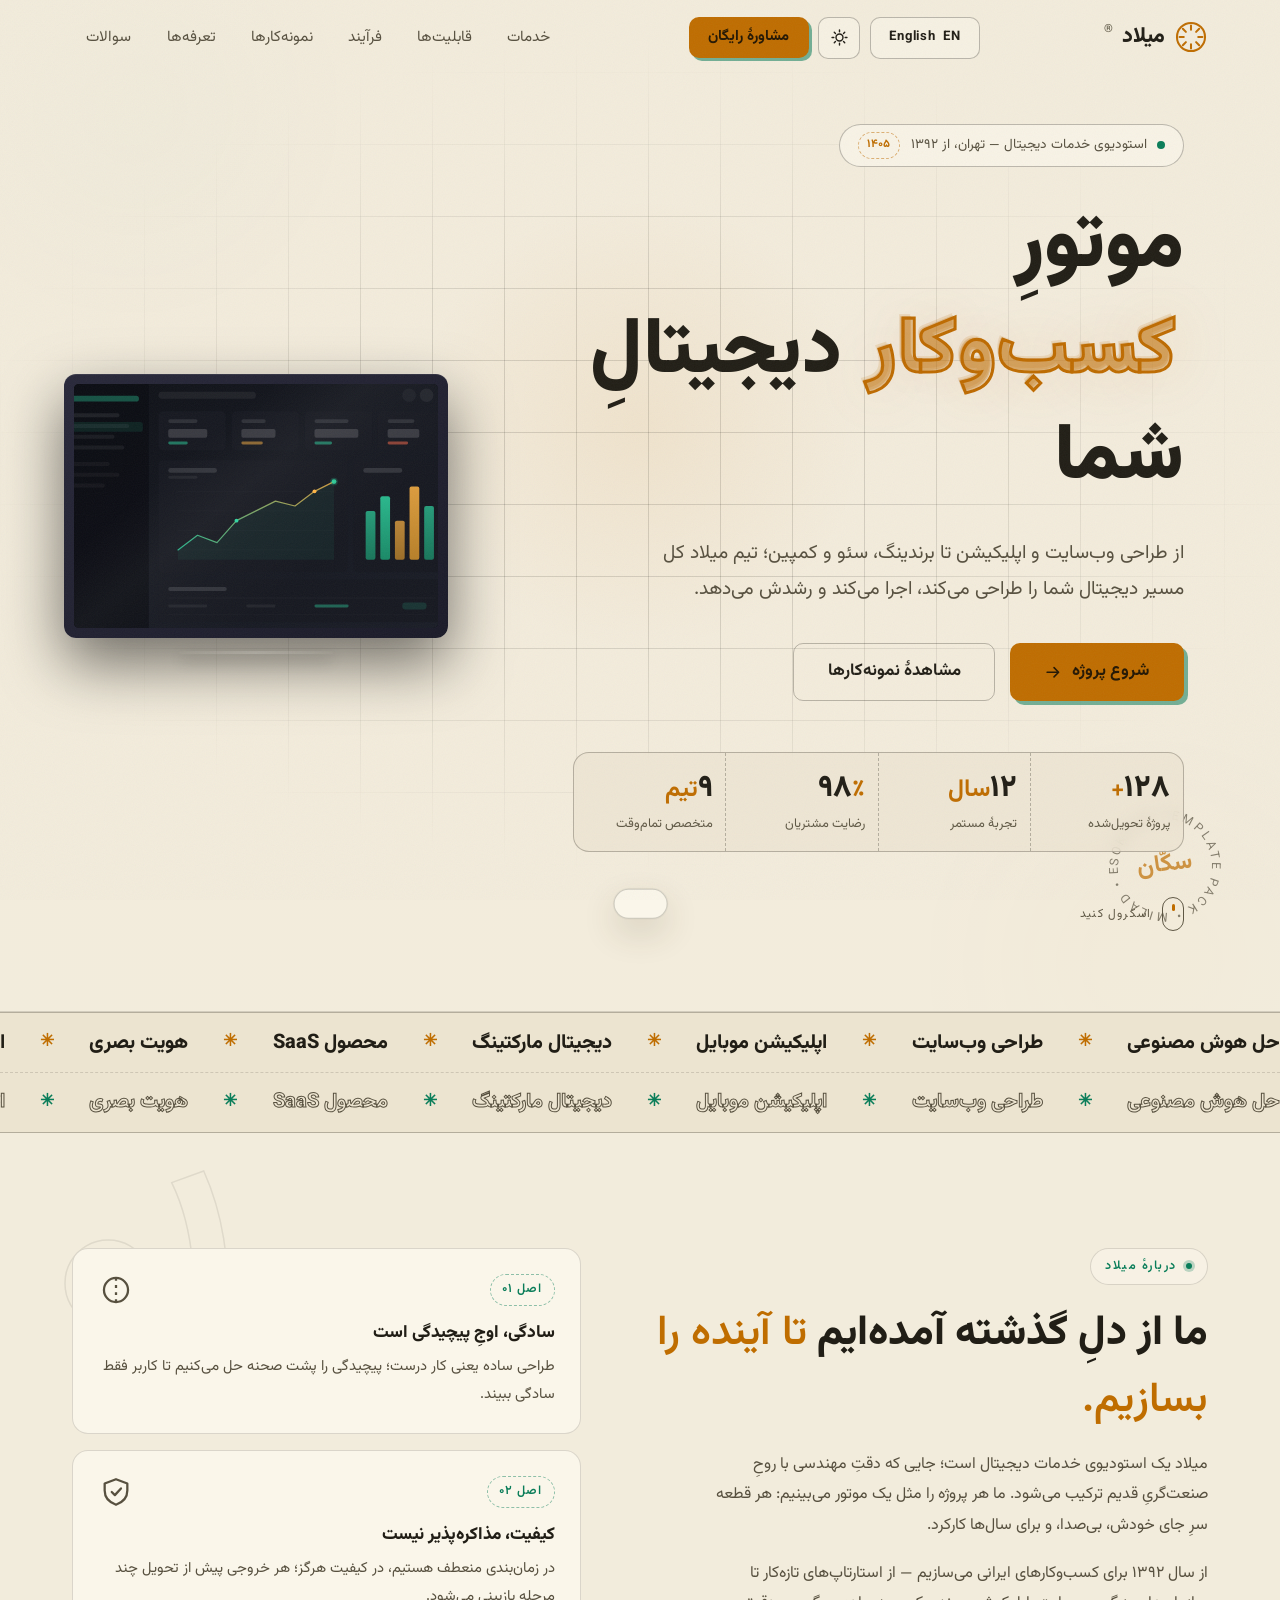
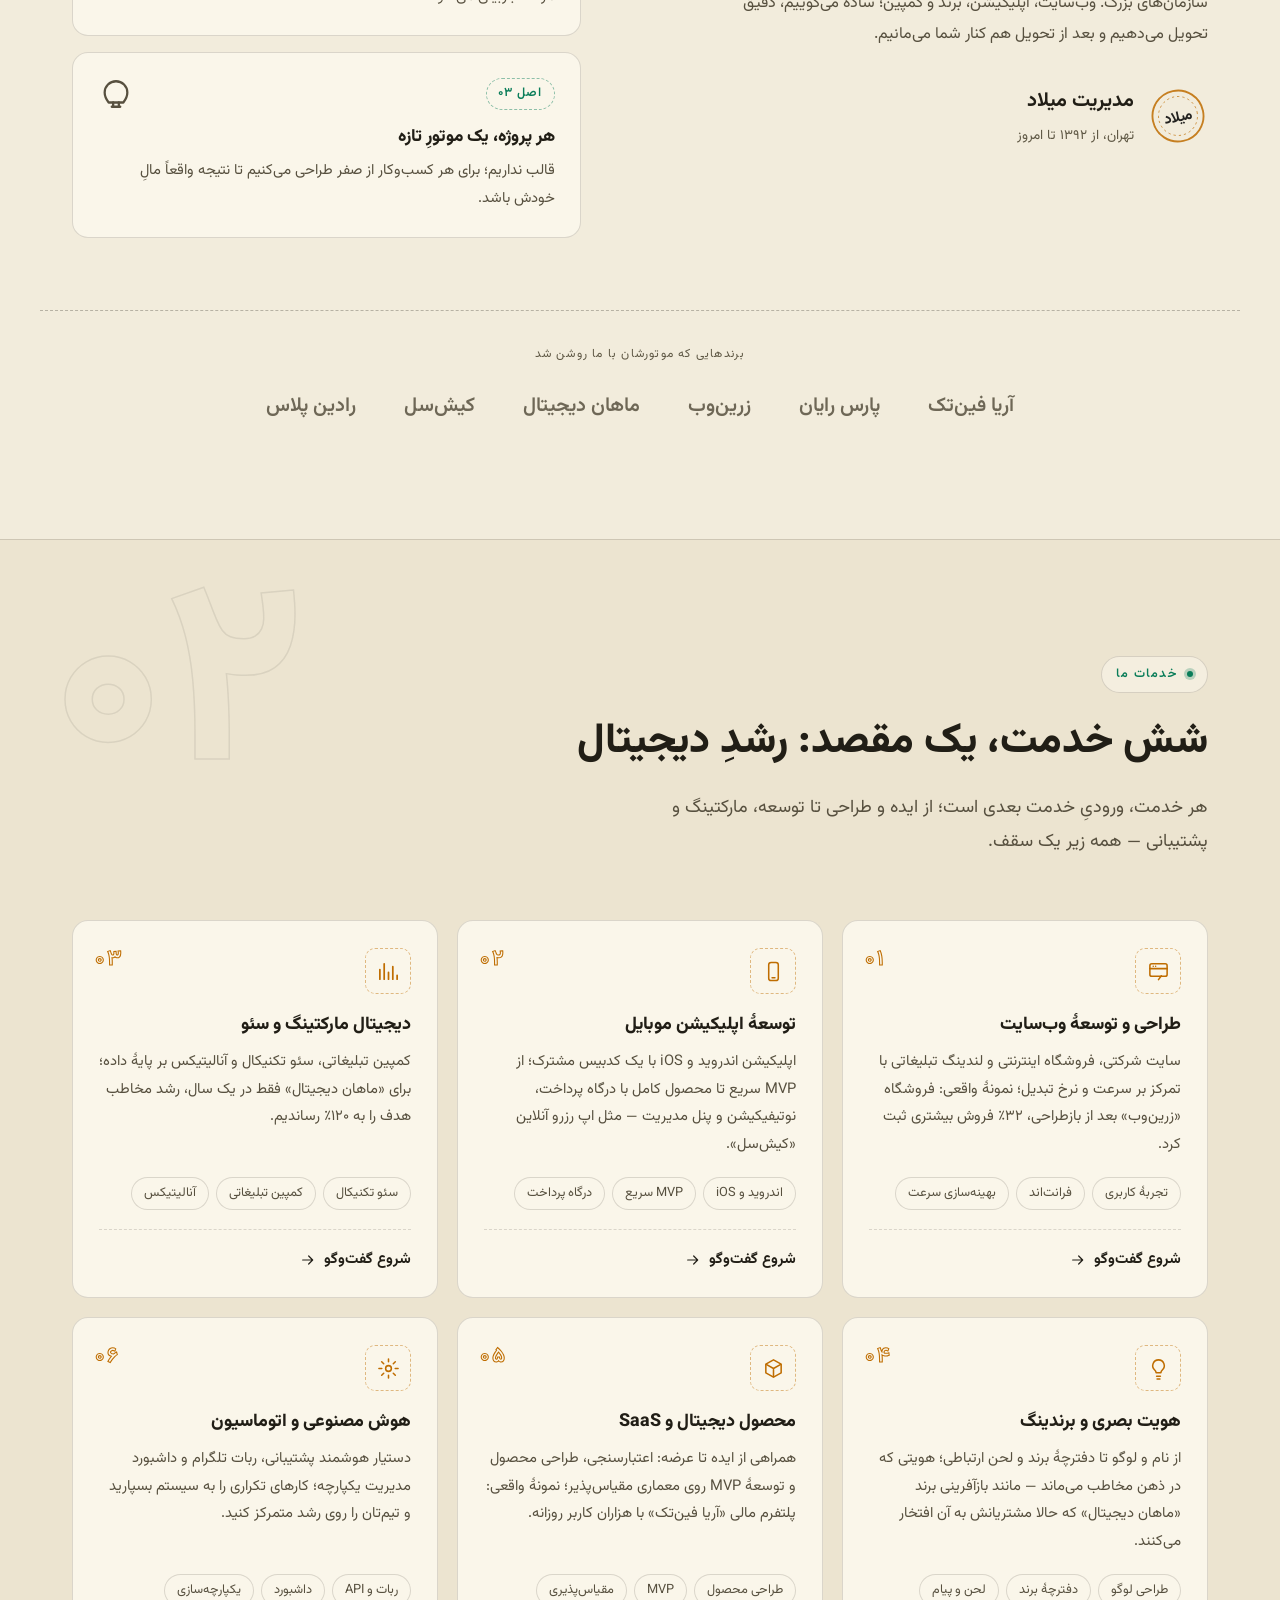
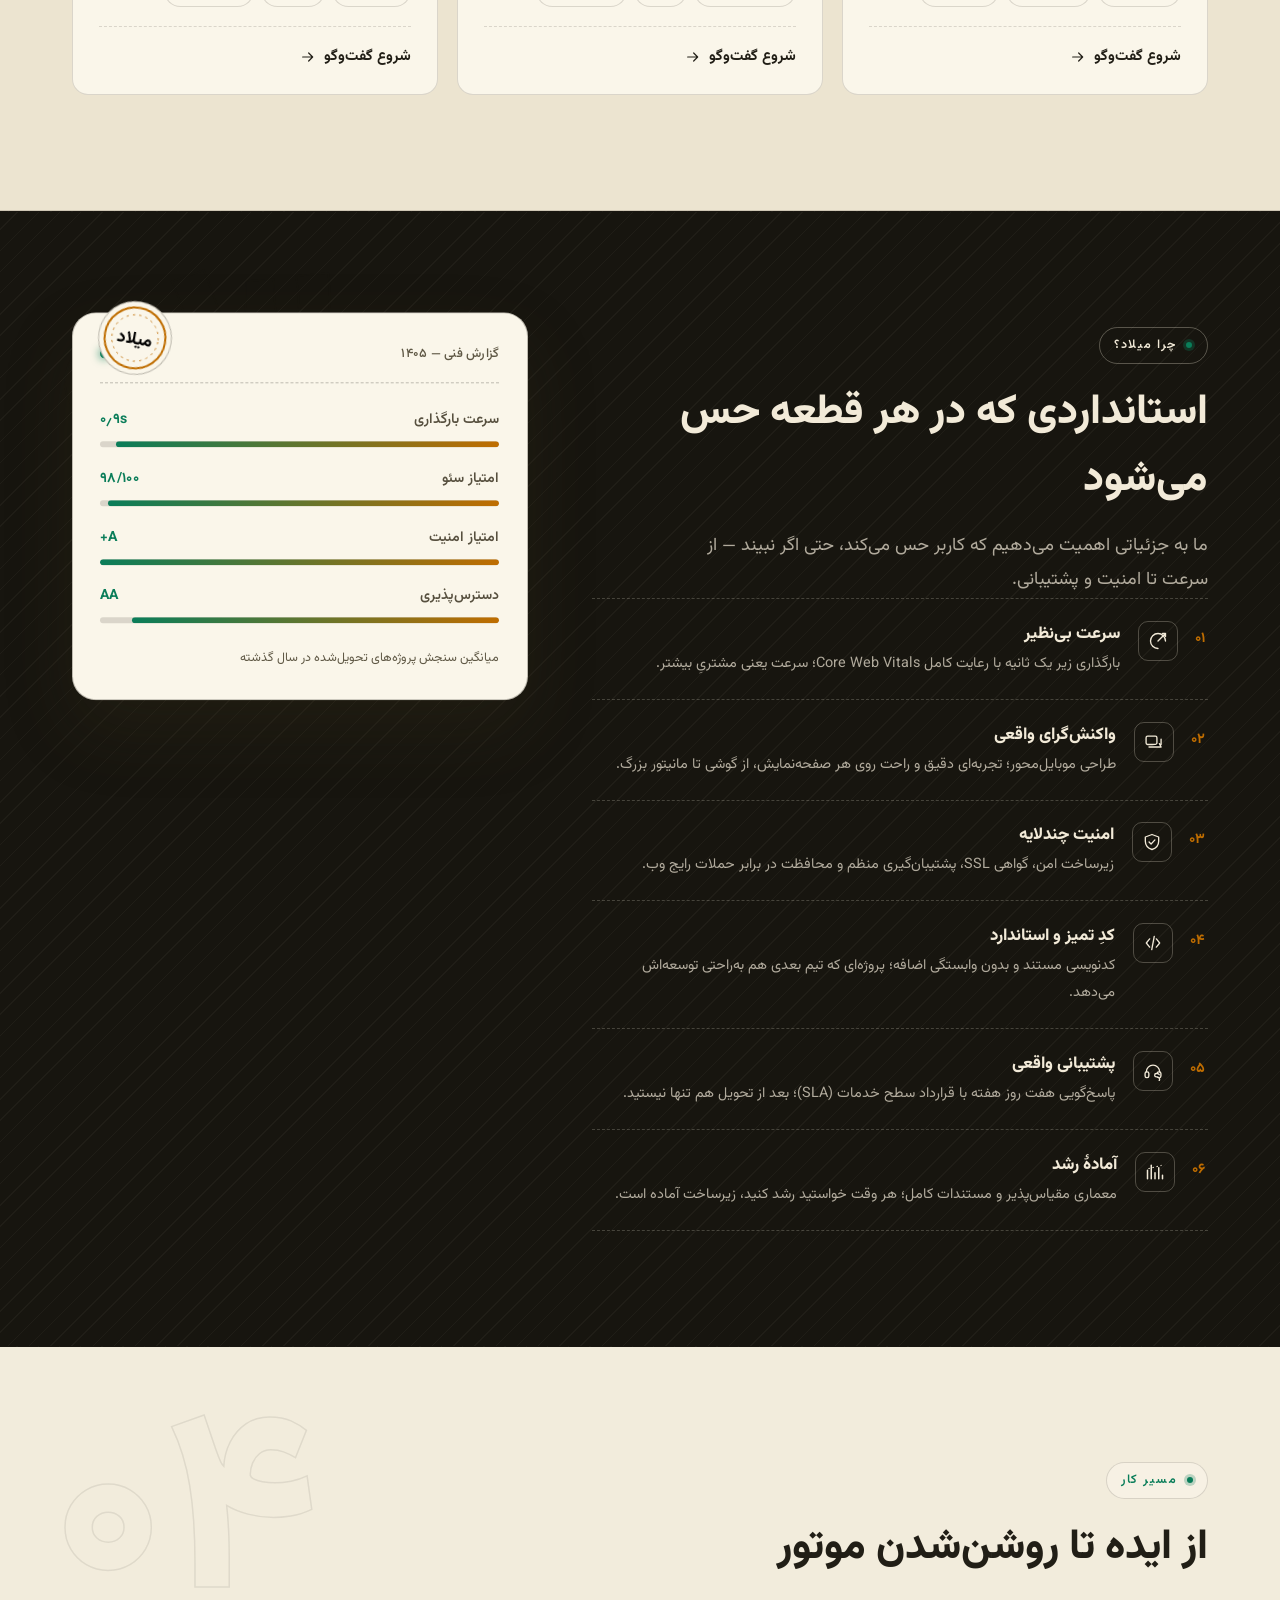
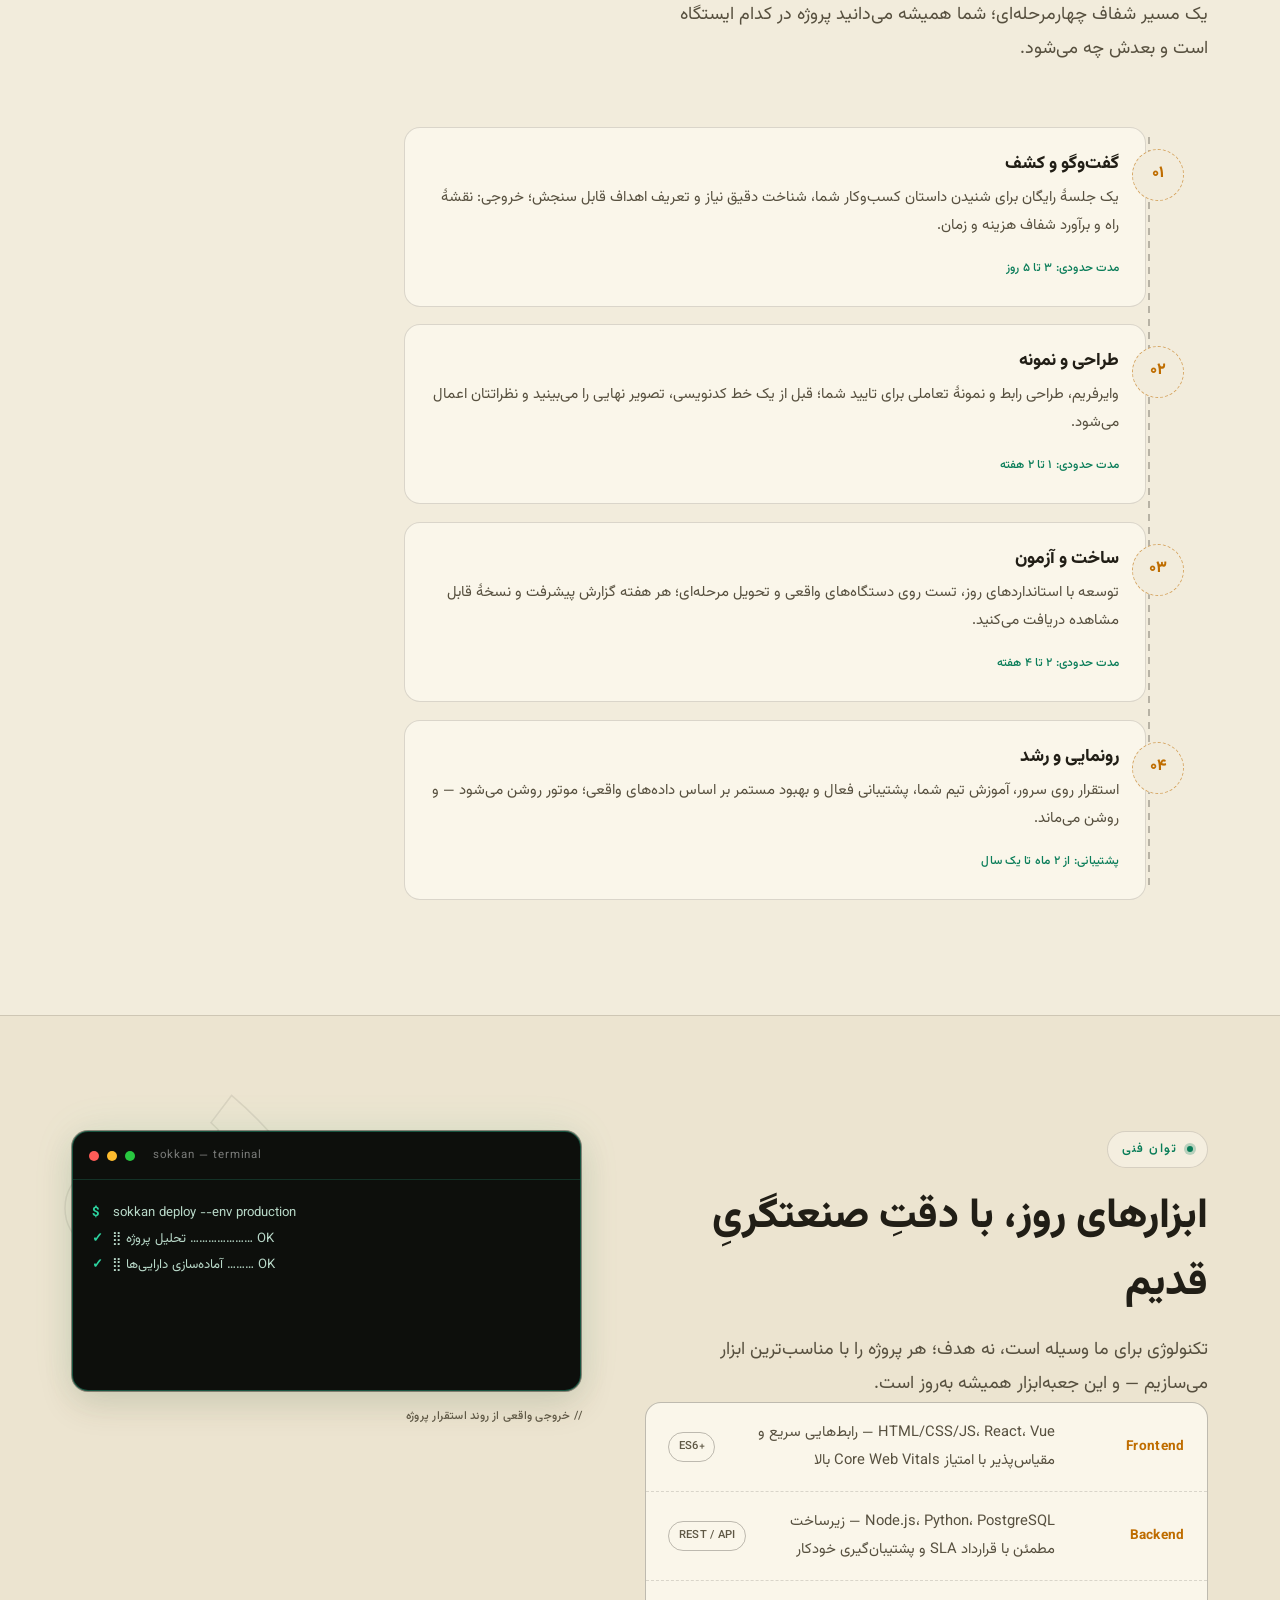
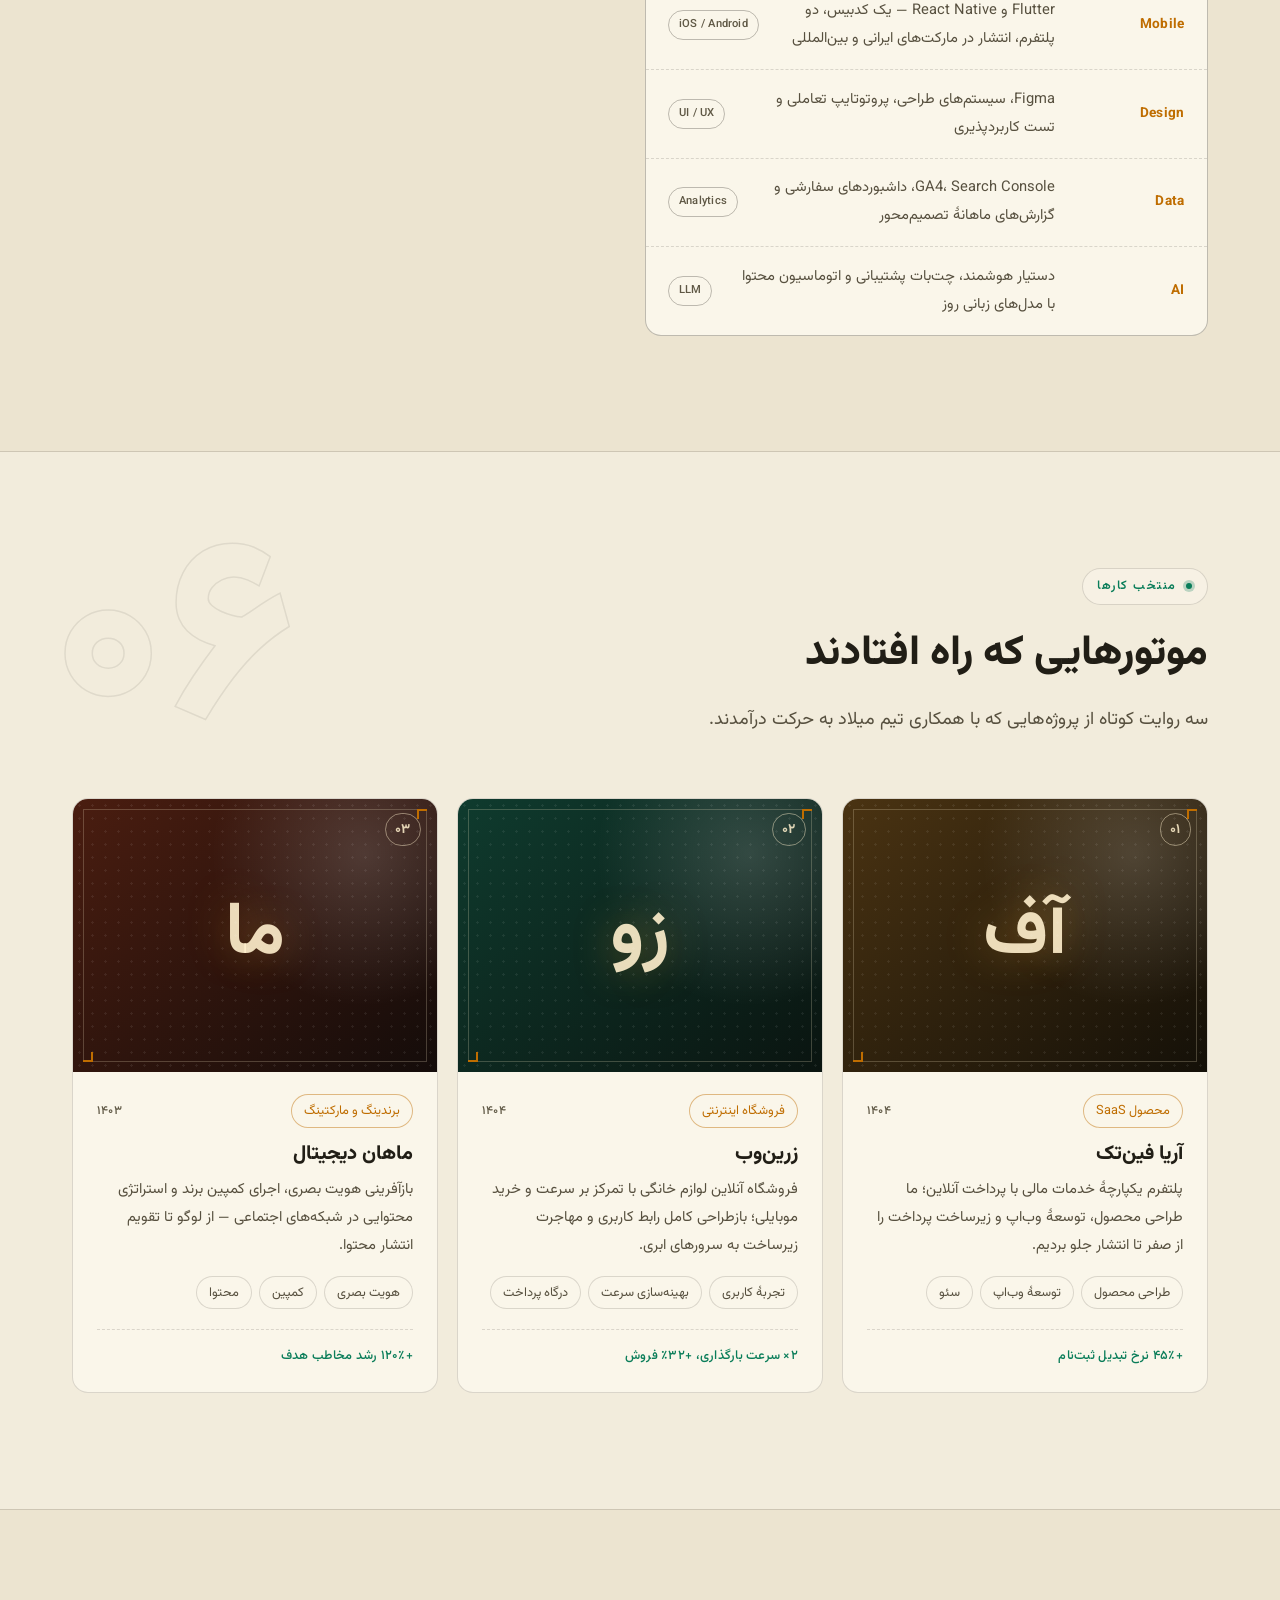
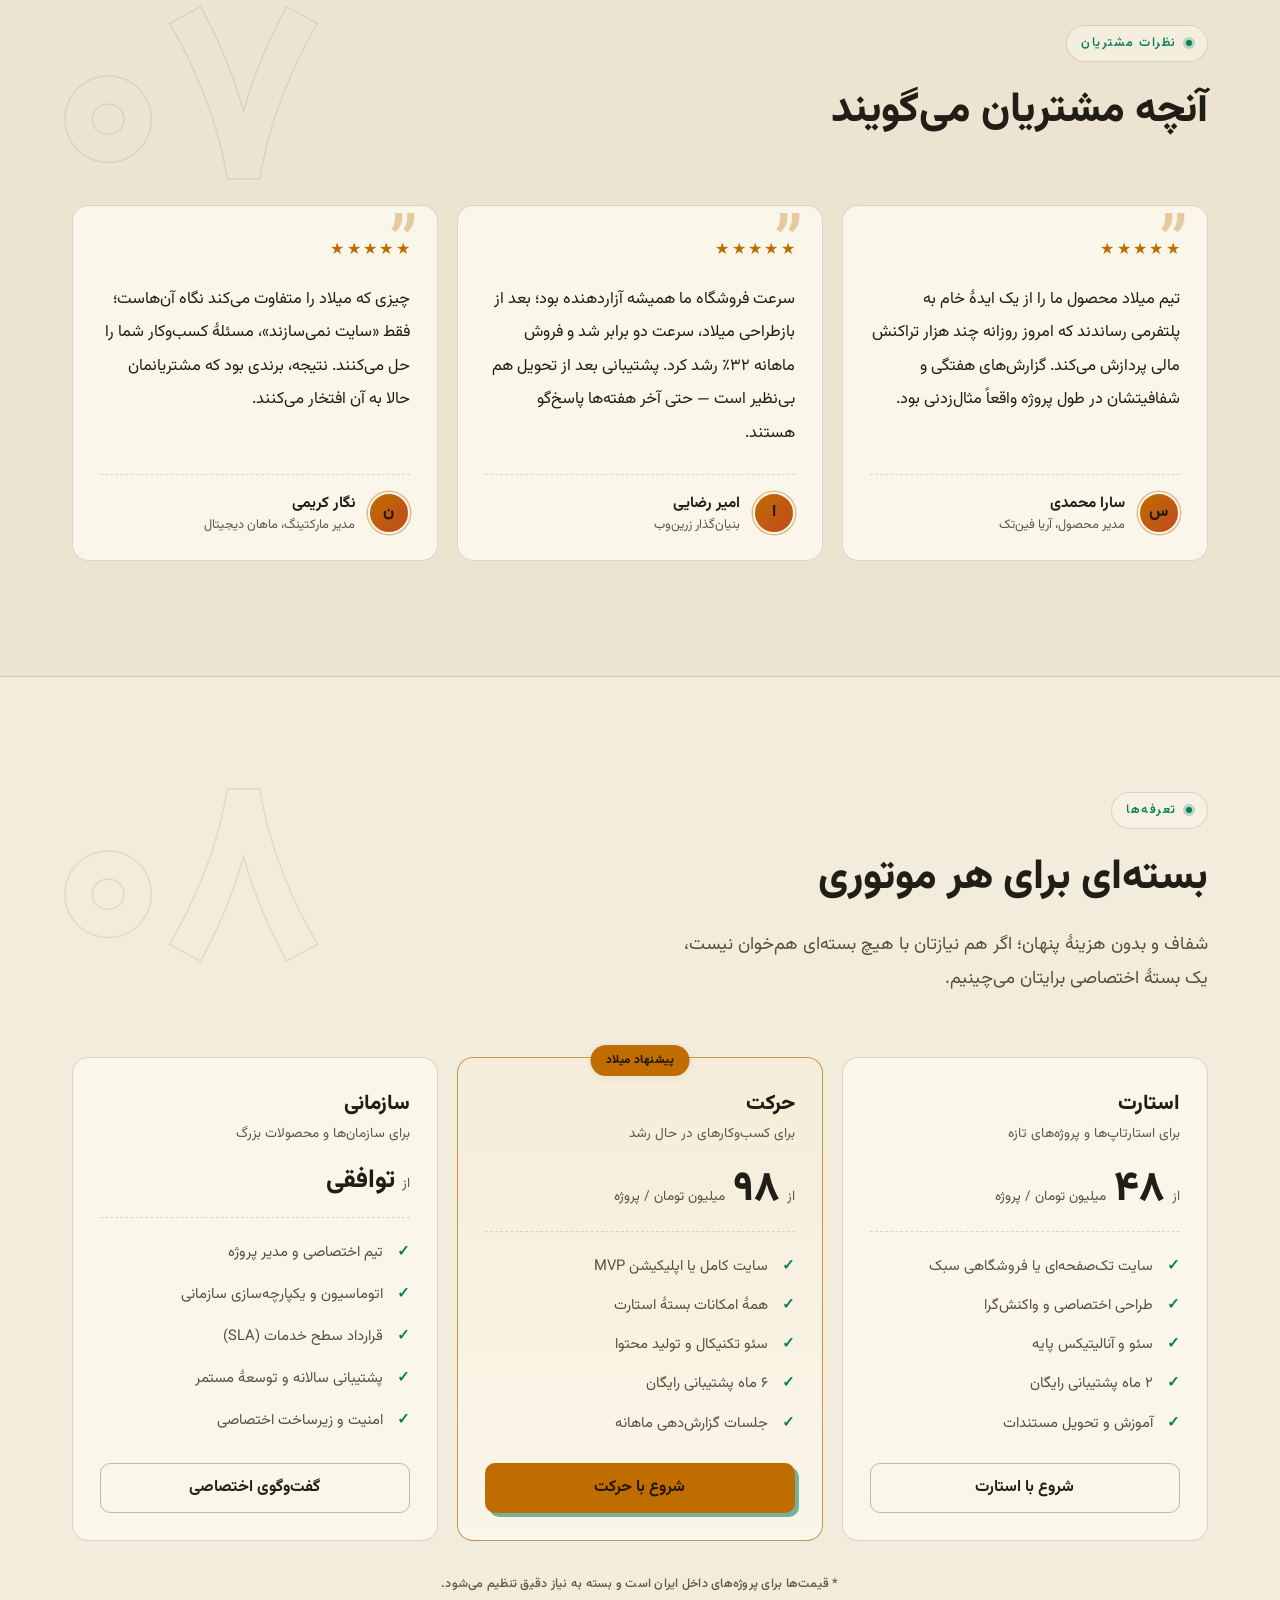
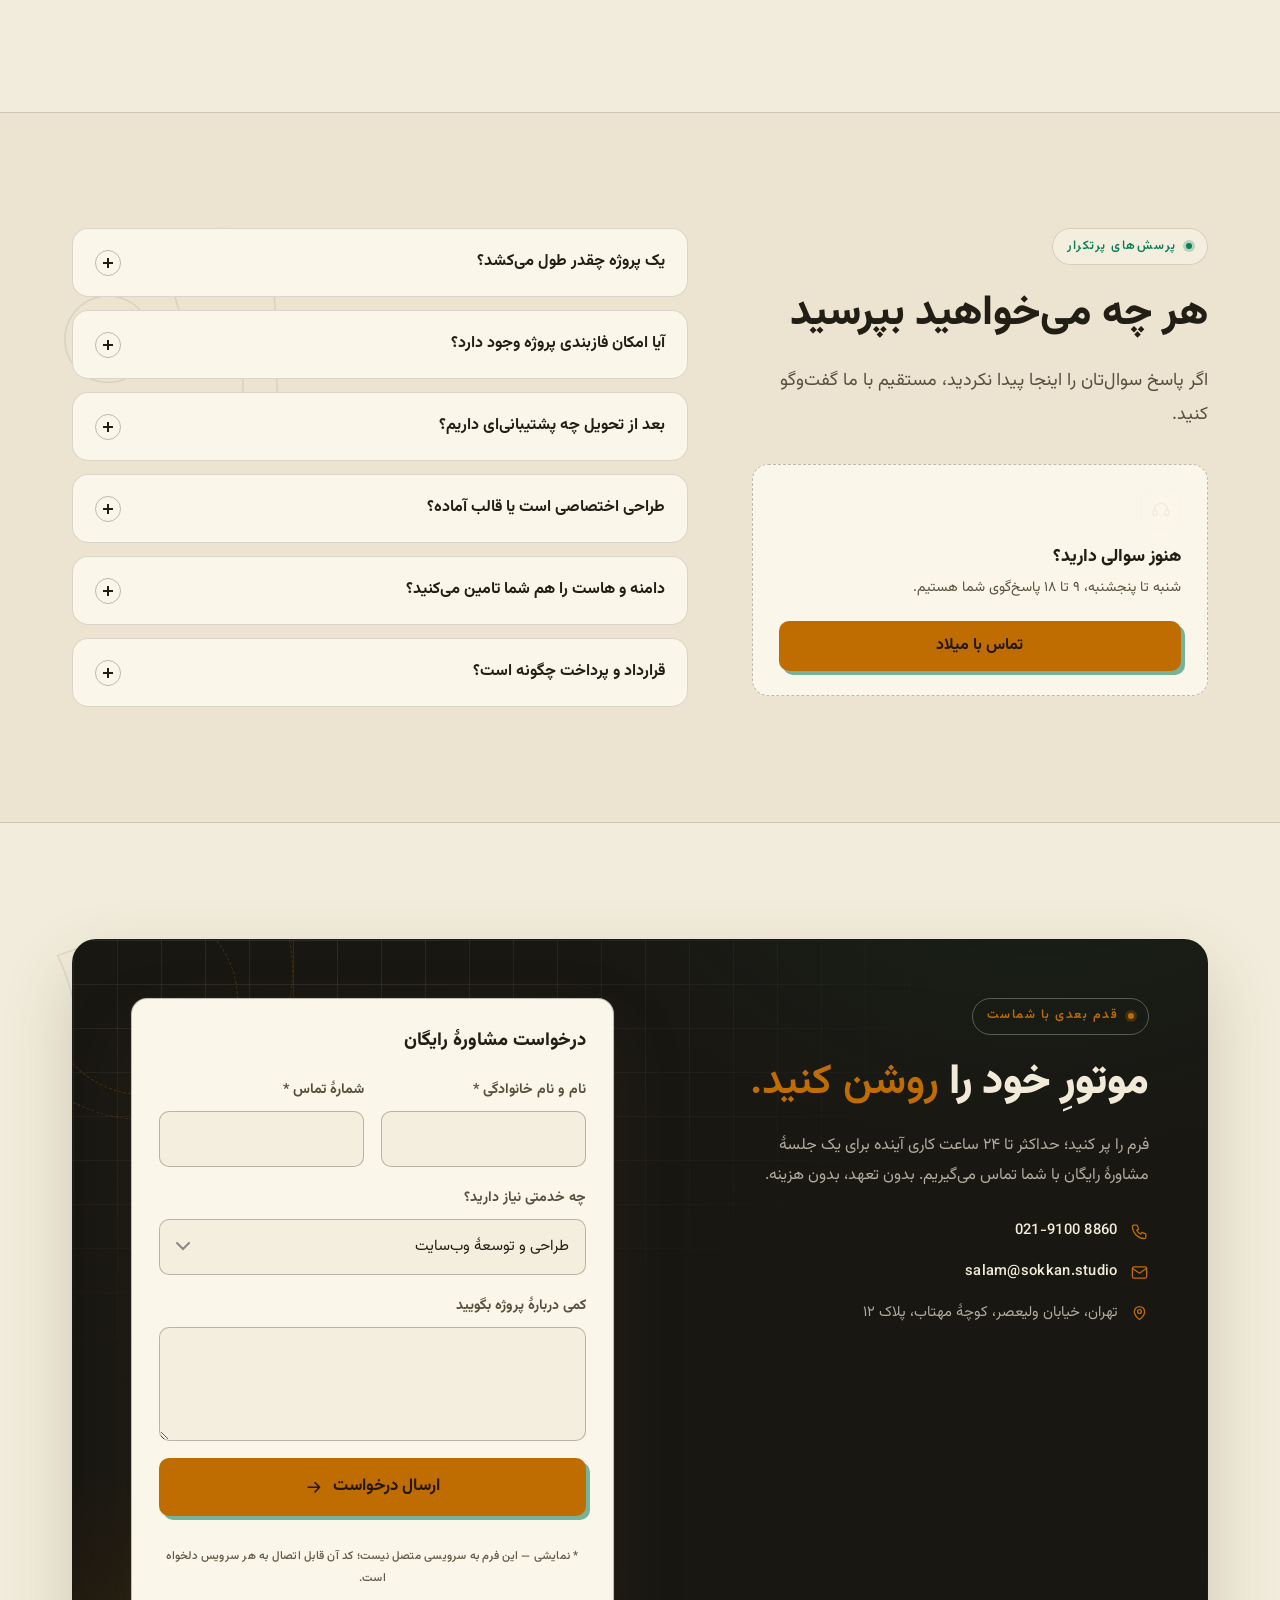
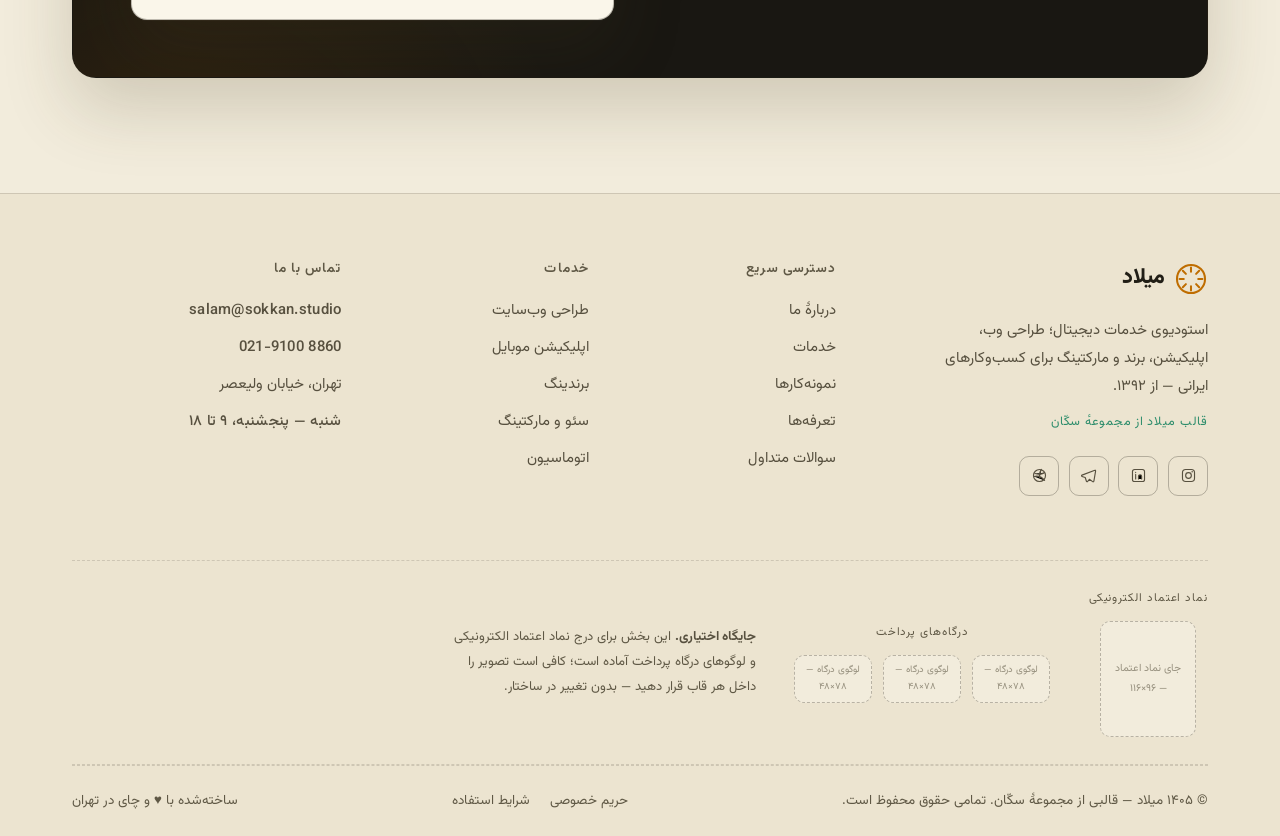
==== commit c8b35474: "fix(Milad): remove unnecessary elements, update branding, fix hero composition 1. Removed floating t" ====
--- a/Milad/index.html
+++ b/Milad/index.html
@@ -30,10 +30,10 @@
 <head>
 <meta charset="UTF-8">
 <meta name="viewport" content="width=device-width, initial-scale=1.0, viewport-fit=cover">
-<title>سکّان | موتور کسب‌وکار دیجیتال شما — قالب میلاد از مجموعه سکّان</title>
-<meta name="description" content="سکّان، مجموعه قالب‌های پریمیوم ایرانی؛ قالب میلاد برای استودیوی دیجیتال، طراحی وب‌سایت، اپلیکیشن، برندینگ و دیجیتال مارکتینگ. موتورِ رشد کسب‌وکار شما.">
+<title>میلاد | موتور کسب‌وکار دیجیتال شما — قالب میلاد از مجموعه سکّان</title>
+<meta name="description" content="میلاد، قالب پریمیوم ایرانی از مجموعه سکّان؛ برای استودیوی دیجیتال، طراحی وب‌سایت، اپلیکیشن، برندینگ و دیجیتال مارکتینگ. موتورِ رشد کسب‌وکار شما.">
 <meta name="theme-color" content="#0b0b0e">
-<meta property="og:title" content="سکّان | موتور کسب‌وکار دیجیتال شما — قالب میلاد">
+<meta property="og:title" content="میلاد | موتور کسب‌وکار دیجیتال شما — قالبی از مجموعه سکّان">
 <meta property="og:description" content="قالب لندینگ پریمیوم ایرانی از مجموعه سکّان — طراحی وب، اپلیکیشن، برندینگ و مارکتینگ دیجیتال.">
 <meta property="og:type" content="website">
 <script>document.documentElement.classList.add('js');</script>
@@ -62,8 +62,8 @@
 {
   "@context": "https://schema.org",
   "@type": "SoftwareApplication",
-  "name": "سکّان | Sokkan",
-  "description": "مجموعه قالب‌های پریمیوم ایرانی — قالب میلاد برای استودیوی دیجیتال",
+  "name": "میلاد | Milad",
+  "description": "قالب میلاد — استودیوی خدمات دیجیتال از مجموعه سکّان",
   "applicationCategory": "WebTemplate",
   "operatingSystem": "Web",
   "author": {
@@ -81,7 +81,7 @@
 <!-- ============ PRELOADER ============ -->
 <div class="loader" id="loader" aria-hidden="true">
   <div class="loader-inner">
-    <span class="loader-mark">سکّان</span>
+    <span class="loader-mark">میلاد</span>
     <span class="loader-bar"><i></i></span>
     <span class="loader-txt" data-i18n="loaderTxt">در حال روشن‌کردن موتور…</span>
   </div>
@@ -91,7 +91,7 @@
 <header class="site-header" id="siteHeader">
   <div class="container header-in">
 
-    <a class="brand" href="#top" aria-label="سکّان — بازگشت به بالای صفحه">
+    <a class="brand" href="#top" aria-label="میلاد — بازگشت به بالای صفحه">
       <svg class="brand-logo" viewBox="0 0 40 40" aria-hidden="true">
         <circle cx="20" cy="20" r="16.5" fill="none" stroke="currentColor" stroke-width="2.4"/>
         <g stroke="currentColor" stroke-width="2.4" stroke-linecap="round">
@@ -99,7 +99,7 @@
           <path d="M10.4 10.4l3.6 3.6M26 26l3.6 3.6M29.6 10.4L26 14M14 26l-3.6 3.6"/>
         </g>
       </svg>
-      <span class="brand-name" data-i18n="brandName">سکّان</span>
+      <span class="brand-name" data-i18n="brandName">میلاد</span>
       <span class="brand-reg" aria-hidden="true">®</span>
     </a>
 
@@ -147,23 +147,6 @@
     <div class="hero-glow"></div>
     <div class="hero-grid"></div>
   </div>
-
-  <div class="hero-cube parallax" data-speed="-0.16" aria-hidden="true">
-    <div class="cube-float">
-    <div class="cube-scene">
-      <span class="cube-face cube-f"></span>
-      <span class="cube-face cube-b"></span>
-      <span class="cube-face cube-l"></span>
-      <span class="cube-face cube-r"></span>
-      <span class="cube-face cube-t"></span>
-      <span class="cube-face cube-o"></span>
-    </div>
-    </div>
-  </div>
-
-  <span class="hero-data hero-data-1" aria-hidden="true"><i></i><span dir="ltr">UPTIME 99.98%</span></span>
-  <span class="hero-data hero-data-2" aria-hidden="true"><i></i><span dir="ltr">API.LIVE — 1.2K RPS</span></span>
-  <span class="hero-data hero-data-3" aria-hidden="true"><i></i><span dir="ltr">BUILD 14.8.2 OK</span></span>
 
   <div class="hero-emblem" aria-hidden="true">
     <svg class="emblem-ring" viewBox="0 0 120 120">
@@ -214,7 +197,7 @@
 
     <p class="hero-sub reveal d3" data-i18n="heroSub">
       از طراحی وب‌سایت و اپلیکیشن تا برندینگ، سئو و کمپین؛
-      تیم سکّان کل مسیر دیجیتال شما را طراحی می‌کند، اجرا می‌کند و رشدش می‌دهد.
+      تیم میلاد کل مسیر دیجیتال شما را طراحی می‌کند، اجرا می‌کند و رشدش می‌دهد.
     </p>
 
     <div class="hero-cta reveal d4">
@@ -269,13 +252,13 @@
   <div class="container intro-grid">
 
     <div class="intro-copy">
-      <span class="eyebrow reveal" data-i18n="introEyebrow">دربارهٔ سکّان</span>
+      <span class="eyebrow reveal" data-i18n="introEyebrow">دربارهٔ میلاد</span>
       <h2 class="sec-title reveal">
         <span data-i18n="introTitle1">ما از دلِ گذشته آمده‌ایم</span>
         <span class="serif-accent" data-i18n="introTitle2">تا آینده را بسازیم.</span>
       </h2>
       <p class="reveal" data-i18n="introP1">
-        سکّان یک استودیوی خدمات دیجیتال است؛ جایی که دقتِ مهندسی با روحِ صنعت‌گریِ قدیم ترکیب می‌شود.
+        میلاد یک استودیوی خدمات دیجیتال است؛ جایی که دقتِ مهندسی با روحِ صنعت‌گریِ قدیم ترکیب می‌شود.
         ما هر پروژه را مثل یک موتور می‌بینیم: هر قطعه سرِ جای خودش، بی‌صدا، و برای سال‌ها کارکرد.
       </p>
       <p class="reveal" data-i18n="introP2">
@@ -283,12 +266,12 @@
         وب‌سایت، اپلیکیشن، برند و کمپین؛ ساده می‌گوییم، دقیق تحویل می‌دهیم و بعد از تحویل هم کنار شما می‌مانیم.
       </p>
       <div class="intro-sign reveal">
-        <span class="sign-name" data-i18n="signName">مدیریت سکّان</span>
+        <span class="sign-name" data-i18n="signName">مدیریت میلاد</span>
         <span class="sign-role" data-i18n="signRole">تهران، از ۱۳۹۲ تا امروز</span>
         <svg class="sign-stamp" viewBox="0 0 80 80" aria-hidden="true">
           <circle cx="40" cy="40" r="34" fill="none" stroke="currentColor" stroke-width="2.5"/>
           <circle cx="40" cy="40" r="26" fill="none" stroke="currentColor" stroke-width="1" stroke-dasharray="3 4"/>
-          <text x="40" y="47" text-anchor="middle" font-size="20">سکّان</text>
+          <text x="40" y="47" text-anchor="middle" font-size="20">میلاد</text>
         </svg>
       </div>
     </div>
@@ -451,7 +434,7 @@
   <div class="container features-grid">
 
     <div class="features-copy">
-      <span class="eyebrow reveal" data-i18n="featuresEyebrow">چرا سکّان؟</span>
+      <span class="eyebrow reveal" data-i18n="featuresEyebrow">چرا میلاد؟</span>
       <h2 class="sec-title reveal" data-i18n="featuresTitle">استانداردی که در هر قطعه حس می‌شود</h2>
       <p class="sec-sub reveal" data-i18n="featuresSub">ما به جزئیاتی اهمیت می‌دهیم که کاربر حس می‌کند، حتی اگر نبیند — از سرعت تا امنیت و پشتیبانی.</p>
 
@@ -541,7 +524,7 @@
         <svg viewBox="0 0 90 90">
           <circle cx="45" cy="45" r="38" fill="none" stroke="currentColor" stroke-width="2.5"/>
           <circle cx="45" cy="45" r="29" fill="none" stroke="currentColor" stroke-width="1" stroke-dasharray="3 5"/>
-          <text x="45" y="52" text-anchor="middle" font-size="22">سکّان</text>
+          <text x="45" y="52" text-anchor="middle" font-size="22">میلاد</text>
         </svg>
       </div>
     </aside>
@@ -664,7 +647,7 @@
     <div class="sec-head">
       <span class="eyebrow reveal" data-i18n="worksEyebrow">منتخب کارها</span>
       <h2 class="sec-title reveal" data-i18n="worksTitle">موتورهایی که راه افتادند</h2>
-      <p class="sec-sub reveal" data-i18n="worksSub">سه روایت کوتاه از پروژه‌هایی که با همکاری تیم سکّان به حرکت درآمدند.</p>
+      <p class="sec-sub reveal" data-i18n="worksSub">سه روایت کوتاه از پروژه‌هایی که با همکاری تیم میلاد به حرکت درآمدند.</p>
     </div>
 
     <div class="works-grid">
@@ -762,7 +745,7 @@
       <figure class="quote-card reveal">
         <span class="quote-mark" aria-hidden="true">”</span>
         <div class="stars" role="img" aria-label="۵ از ۵ ستاره"><span>★</span><span>★</span><span>★</span><span>★</span><span>★</span></div>
-        <blockquote data-i18n="q1">تیم سکّان محصول ما را از یک ایدهٔ خام به پلتفرمی رساندند که امروز روزانه چند هزار تراکنش مالی پردازش می‌کند. گزارش‌های هفتگی و شفافیتشان در طول پروژه واقعاً مثال‌زدنی بود.</blockquote>
+        <blockquote data-i18n="q1">تیم میلاد محصول ما را از یک ایدهٔ خام به پلتفرمی رساندند که امروز روزانه چند هزار تراکنش مالی پردازش می‌کند. گزارش‌های هفتگی و شفافیتشان در طول پروژه واقعاً مثال‌زدنی بود.</blockquote>
         <figcaption>
           <span class="quote-avatar" aria-hidden="true">س</span>
           <span class="quote-meta">
@@ -775,7 +758,7 @@
       <figure class="quote-card reveal d2">
         <span class="quote-mark" aria-hidden="true">”</span>
         <div class="stars" role="img" aria-label="۵ از ۵ ستاره"><span>★</span><span>★</span><span>★</span><span>★</span><span>★</span></div>
-        <blockquote data-i18n="q2">سرعت فروشگاه ما همیشه آزاردهنده بود؛ بعد از بازطراحی سکّان، سرعت دو برابر شد و فروش ماهانه ۳۲٪ رشد کرد. پشتیبانی بعد از تحویل هم بی‌نظیر است — حتی آخر هفته‌ها پاسخ‌گو هستند.</blockquote>
+        <blockquote data-i18n="q2">سرعت فروشگاه ما همیشه آزاردهنده بود؛ بعد از بازطراحی میلاد، سرعت دو برابر شد و فروش ماهانه ۳۲٪ رشد کرد. پشتیبانی بعد از تحویل هم بی‌نظیر است — حتی آخر هفته‌ها پاسخ‌گو هستند.</blockquote>
         <figcaption>
           <span class="quote-avatar" aria-hidden="true">ا</span>
           <span class="quote-meta">
@@ -788,7 +771,7 @@
       <figure class="quote-card reveal d3">
         <span class="quote-mark" aria-hidden="true">”</span>
         <div class="stars" role="img" aria-label="۵ از ۵ ستاره"><span>★</span><span>★</span><span>★</span><span>★</span><span>★</span></div>
-        <blockquote data-i18n="q3">چیزی که سکّان را متفاوت می‌کند نگاه آن‌هاست؛ فقط «سایت نمی‌سازند»، مسئلهٔ کسب‌وکار شما را حل می‌کنند. نتیجه، برندی بود که مشتریانمان حالا به آن افتخار می‌کنند.</blockquote>
+        <blockquote data-i18n="q3">چیزی که میلاد را متفاوت می‌کند نگاه آن‌هاست؛ فقط «سایت نمی‌سازند»، مسئلهٔ کسب‌وکار شما را حل می‌کنند. نتیجه، برندی بود که مشتریانمان حالا به آن افتخار می‌کنند.</blockquote>
         <figcaption>
           <span class="quote-avatar" aria-hidden="true">ن</span>
           <span class="quote-meta">
@@ -833,7 +816,7 @@
       </article>
 
       <article class="price-card price-featured reveal d2">
-        <span class="price-flag" data-i18n="plan2Flag">پیشنهاد سکّان</span>
+        <span class="price-flag" data-i18n="plan2Flag">پیشنهاد میلاد</span>
         <header class="price-head">
           <h3 data-i18n="plan2Name">حرکت</h3>
           <p data-i18n="plan2For">برای کسب‌وکارهای در حال رشد</p>
@@ -892,7 +875,7 @@
         </span>
         <h3 data-i18n="faqCtaTitle">هنوز سوالی دارید؟</h3>
         <p data-i18n="faqCtaDesc">شنبه تا پنجشنبه، ۹ تا ۱۸ پاسخ‌گوی شما هستیم.</p>
-        <a class="btn btn-primary btn-block" href="#cta" data-i18n="faqCtaBtn">تماس با سکّان</a>
+        <a class="btn btn-primary btn-block" href="#cta" data-i18n="faqCtaBtn">تماس با میلاد</a>
       </div>
     </div>
 
@@ -1042,7 +1025,7 @@
   <div class="container">
     <div class="footer-top">
       <div class="footer-brand">
-        <a class="brand" href="#top" aria-label="سکّان — بازگشت به بالای صفحه">
+        <a class="brand" href="#top" aria-label="میلاد — بازگشت به بالای صفحه">
           <svg class="brand-logo" viewBox="0 0 40 40" aria-hidden="true">
             <circle cx="20" cy="20" r="16.5" fill="none" stroke="currentColor" stroke-width="2.4"/>
             <g stroke="currentColor" stroke-width="2.4" stroke-linecap="round">
@@ -1050,14 +1033,15 @@
               <path d="M10.4 10.4l3.6 3.6M26 26l3.6 3.6M29.6 10.4L26 14M14 26l-3.6 3.6"/>
             </g>
           </svg>
-          <span class="brand-name" data-i18n="brandName">سکّان</span>
+          <span class="brand-name" data-i18n="brandName">میلاد</span>
         </a>
         <p class="footer-desc" data-i18n="footerDesc">استودیوی خدمات دیجیتال؛ طراحی وب، اپلیکیشن، برند و مارکتینگ برای کسب‌وکارهای ایرانی — از ۱۳۹۲.</p>
+        <p class="footer-collection" data-i18n="footerCollection">قالب میلاد از مجموعهٔ سکّان</p>
         <div class="footer-social">
-          <a href="#" aria-label="اینستاگرام سکّان"><svg viewBox="0 0 24 24"><rect x="3.5" y="3.5" width="17" height="17" rx="4.5" fill="none" stroke="currentColor" stroke-width="1.6"/><circle cx="12" cy="12" r="4" fill="none" stroke="currentColor" stroke-width="1.6"/><circle cx="17.2" cy="6.8" r="1.1" fill="currentColor"/></svg></a>
-          <a href="#" aria-label="لینکدین سکّان"><svg viewBox="0 0 24 24"><rect x="3.5" y="3.5" width="17" height="17" rx="3" fill="none" stroke="currentColor" stroke-width="1.6"/><path d="M8 10.5V17M8 7.6v.1M12 17v-3.8a2.2 2.2 0 0 1 4.4 0V17" stroke="currentColor" stroke-width="1.6" stroke-linecap="round"/></svg></a>
-          <a href="#" aria-label="تلگرام سکّان"><svg viewBox="0 0 24 24"><path d="M21 4.5L2.8 11.5c-.9.35-.85 1.6.06 1.9l4.5 1.4 1.7 5.3c.25.8 1.3.95 1.8.28l2.4-3.1 4.6 3.4c.65.5 1.6.15 1.75-.65L22 5.9c.18-.95-.55-1.7-1-1.4z" fill="none" stroke="currentColor" stroke-width="1.6" stroke-linejoin="round"/></svg></a>
-          <a href="#" aria-label="دریبل سکّان"><svg viewBox="0 0 24 24"><circle cx="12" cy="12" r="8.5" fill="none" stroke="currentColor" stroke-width="1.6"/><path d="M5.5 9.2c5.8 1.5 9.7 1.1 13.3-1.2M4.2 13.5c6-1.6 11.2.8 15 5.4M14.6 3.4c-2.4 3.7-3.3 7.6-2.4 12.3" stroke="currentColor" stroke-width="1.6" stroke-linecap="round"/></svg></a>
+          <a href="#" aria-label="اینستاگرام میلاد"><svg viewBox="0 0 24 24"><rect x="3.5" y="3.5" width="17" height="17" rx="4.5" fill="none" stroke="currentColor" stroke-width="1.6"/><circle cx="12" cy="12" r="4" fill="none" stroke="currentColor" stroke-width="1.6"/><circle cx="17.2" cy="6.8" r="1.1" fill="currentColor"/></svg></a>
+          <a href="#" aria-label="لینکدین میلاد"><svg viewBox="0 0 24 24"><rect x="3.5" y="3.5" width="17" height="17" rx="3" fill="none" stroke="currentColor" stroke-width="1.6"/><path d="M8 10.5V17M8 7.6v.1M12 17v-3.8a2.2 2.2 0 0 1 4.4 0V17" stroke="currentColor" stroke-width="1.6" stroke-linecap="round"/></svg></a>
+          <a href="#" aria-label="تلگرام میلاد"><svg viewBox="0 0 24 24"><path d="M21 4.5L2.8 11.5c-.9.35-.85 1.6.06 1.9l4.5 1.4 1.7 5.3c.25.8 1.3.95 1.8.28l2.4-3.1 4.6 3.4c.65.5 1.6.15 1.75-.65L22 5.9c.18-.95-.55-1.7-1-1.4z" fill="none" stroke="currentColor" stroke-width="1.6" stroke-linejoin="round"/></svg></a>
+          <a href="#" aria-label="دریبل میلاد"><svg viewBox="0 0 24 24"><circle cx="12" cy="12" r="8.5" fill="none" stroke="currentColor" stroke-width="1.6"/><path d="M5.5 9.2c5.8 1.5 9.7 1.1 13.3-1.2M4.2 13.5c6-1.6 11.2.8 15 5.4M14.6 3.4c-2.4 3.7-3.3 7.6-2.4 12.3" stroke="currentColor" stroke-width="1.6" stroke-linecap="round"/></svg></a>
         </div>
       </div>
 
@@ -1113,10 +1097,8 @@
       <p class="trust-note" data-i18n="trustNote"><strong>جایگاه اختیاری.</strong> این بخش برای درج نماد اعتماد الکترونیکی و لوگوهای درگاه پرداخت آماده است؛ کافی است تصویر را داخل هر قاب قرار دهید — بدون تغییر در ساختار.</p>
     </div>
 
-    <div class="footer-word" aria-hidden="true">سکّان</div>
-
     <div class="footer-bottom">
-      <p data-i18n="footerRights">© ۱۴۰۵ استودیو سکّان — همهٔ حقوق محفوظ است.</p>
+      <p data-i18n="footerRights">© ۱۴۰۵ میلاد — قالبی از مجموعهٔ سکّان. تمامی حقوق محفوظ است.</p>
       <ul class="footer-legal">
         <li><a href="#" data-i18n="legalPrivacy">حریم خصوصی</a></li>
         <li><a href="#" data-i18n="legalTerms">شرایط استفاده</a></li>
--- a/Milad/assets/css/base.css
+++ b/Milad/assets/css/base.css
@@ -218,14 +218,8 @@
 }
 
 /* Big watermark word (footer) — hollow, intentionally quiet */
-.footer-word {
-  -webkit-text-stroke: .022em color-mix(in srgb, var(--text) 32%, transparent);
-  letter-spacing: .02em;
-}
-:root[data-theme="light"] .footer-word { -webkit-text-stroke: .022em color-mix(in srgb, var(--text) 44%, transparent); }
-@supports not (-webkit-text-stroke: 1px black) {
-  .footer-word { color: color-mix(in srgb, var(--text) 16%, transparent); }
-}
+:root[data-theme="light"] @supports not (-webkit-text-stroke: 1px black) {
+  }
 
 /* ---------- 5. LAYOUT UTILITIES ---------- */
 .container {
--- a/Milad/assets/css/components.css
+++ b/Milad/assets/css/components.css
@@ -463,6 +463,14 @@
 }
 .footer-brand .brand { margin-bottom: 1.1rem; }
 .footer-desc { color: var(--text-2); font-size: .93rem; max-width: 34ch; }
+.footer-collection {
+  margin-top: .6rem;
+  font-family: var(--font-mono);
+  font-size: .78rem;
+  letter-spacing: .06em;
+  color: var(--accent-2);
+  opacity: .85;
+}
 
 .footer-social { display: flex; gap: .6rem; margin-top: 1.3rem; }
 .footer-social a {
@@ -577,16 +585,6 @@
   .footer-bottom { justify-content: center; text-align: center; }
 }
 
-.footer-word {
-  text-align: center;
-  font-weight: 900;
-  font-size: clamp(4rem, 15vw, 12rem);
-  line-height: 1.05;
-  color: transparent;
-  user-select: none;
-  pointer-events: none;
-}
-
 .footer-bottom {
   display: flex;
   flex-wrap: wrap;
--- a/Milad/assets/css/sections.css
+++ b/Milad/assets/css/sections.css
@@ -30,12 +30,21 @@
   min-height: 100svh;
   display: flex;
   align-items: center;
+  justify-content: center;
   padding-block: calc(var(--header-h) + 3rem) 5rem;
   overflow: hidden;
   border-bottom: 1px solid var(--line);
-  background:
-    radial-gradient(ellipse 120% 90% at 50% 55%, transparent 55%, var(--bg) 115%),
-    linear-gradient(180deg, color-mix(in srgb, var(--btn-bg, var(--accent)) 95%, #000), color-mix(in srgb, var(--btn-bg, var(--accent)) 85%, #000));
+  background: var(--bg);
+}
+
+/* Subtle dark vignette overlay for depth */
+.hero::after {
+  content: "";
+  position: absolute;
+  inset: 0;
+  background: radial-gradient(ellipse 80% 70% at 50% 50%, transparent 40%, var(--bg) 100%);
+  pointer-events: none;
+  z-index: 0;
 }
 
 /* --- atmospheric stack (behind content, layered for depth) --- */
@@ -44,7 +53,7 @@
 #matrixCanvas {
   position: absolute; inset: 0;
   width: 100%; height: 100%;
-  opacity: .34;
+  opacity: .22;
   /* soft field blur: the stream reads as atmosphere, not text */
   filter: blur(1.8px);
   transform: scale(1.04);
@@ -52,34 +61,36 @@
 
 .hero-glow {
   position: absolute;
-  width: min(680px, 90vw);
+  width: min(520px, 72vw);
   aspect-ratio: 1;
   left: 50%; top: 42%;
   transform: translate(-50%, -50%);
   border-radius: 50%;
   background: radial-gradient(circle, var(--glow) 0%, transparent 62%);
+  opacity: .55;
   animation: auroraA 26s ease-in-out infinite alternate;
 }
 
-/* twin aurora washes — deep atmosphere, transform-only */
+/* twin aurora washes — subtle atmosphere, not overpowering */
 .hero-aurora {
   position: absolute;
   border-radius: 50%;
-  filter: blur(70px);
+  filter: blur(80px);
+  opacity: .4;
 }
 .hero-aurora-1 {
-  width: min(520px, 70vw);
+  width: min(420px, 58vw);
   aspect-ratio: 1;
-  top: -14%;
-  inset-inline-end: -8%;
+  top: -10%;
+  inset-inline-end: -6%;
   background: radial-gradient(circle, var(--glow-green) 0%, transparent 64%);
   animation: auroraA 30s ease-in-out infinite alternate;
 }
 .hero-aurora-2 {
-  width: min(560px, 76vw);
+  width: min(460px, 62vw);
   aspect-ratio: 1;
-  bottom: -22%;
-  inset-inline-start: -10%;
+  bottom: -18%;
+  inset-inline-start: -8%;
   background: radial-gradient(circle, var(--glow) 0%, transparent 62%);
   animation: auroraB 34s ease-in-out infinite alternate;
 }
@@ -94,38 +105,6 @@
   mask-image: radial-gradient(ellipse 70% 55% at 50% 45%, #000 30%, transparent 75%);
 }
 
-/* floating abstract 3D cube — pure CSS isometric wireframe */
-.hero-cube {
-  position: absolute;
-  width: 74px; height: 74px;
-  inset-inline-start: clamp(.8rem, 5vw, 5.5rem);
-  bottom: 26%;
-  perspective: 600px;
-  z-index: 1;
-}
-.cube-float {
-  position: absolute; inset: 0;
-  transform-style: preserve-3d;
-  animation: floatYBig 11s ease-in-out infinite;
-}
-.cube-scene {
-  position: absolute; inset: 0;
-  transform-style: preserve-3d;
-  animation: cubeSpin 26s linear infinite;
-}
-.cube-face {
-  position: absolute; inset: 0;
-  border: 1.5px solid color-mix(in srgb, var(--accent-2) 55%, transparent);
-  background: color-mix(in srgb, var(--accent-2) 7%, transparent);
-  box-shadow: inset 0 0 22px color-mix(in srgb, var(--accent-2) 12%, transparent);
-}
-.cube-f { transform: translateZ(37px); }
-.cube-b { transform: rotateY(180deg) translateZ(37px); }
-.cube-l { transform: rotateY(-90deg) translateZ(37px); }
-.cube-r { transform: rotateY(90deg) translateZ(37px); }
-.cube-t { transform: rotateX(90deg) translateZ(37px); }
-.cube-o { transform: rotateX(-90deg) translateZ(37px); }
-@media (max-width: 1023px) { .hero-cube { display: none; } }
 
 /* ================= 3D DEVICE SHOWCASE ================= */
 /* Reusable product showcase component.
@@ -134,10 +113,11 @@
 
 .hero-device {
   position: absolute;
-  inset-inline-end: clamp(2rem, 6vw, 6rem);
+  inset-inline-end: clamp(2rem, 5vw, 6rem);
   top: 50%;
   transform: translateY(-50%);
   width: clamp(260px, 30vw, 400px);
+  max-width: 35%;
   z-index: 2;
   pointer-events: none;
   perspective: 1200px;
@@ -243,8 +223,8 @@
 /* ---- Desktop ---- */
 @media (min-width: 1024px) and (max-width: 1279px) {
   .hero-device {
-    inset-inline-end: 1.5rem;
-    width: 260px;
+    inset-inline-end: 2rem;
+    width: clamp(260px, 28vw, 320px);
   }
 }
 
@@ -254,14 +234,17 @@
     flex-direction: column;
     justify-content: center;
     align-items: center;
+    padding-top: calc(var(--header-h) + 2rem);
     padding-bottom: 3rem;
+    gap: 0;
   }
   .hero-device {
     position: relative;
     inset-inline: auto;
     top: auto;
     transform: none;
-    width: min(85vw, 380px);
+    width: min(88vw, 380px);
+    max-width: 100%;
     margin: 2.5rem auto 0;
     perspective: 1000px;
   }
@@ -270,57 +253,38 @@
     transform: rotateY(-6deg) rotateX(3deg);
   }
   .hero-in {
-    align-items: center !important;
-    text-align: center !important;
-    max-width: 100% !important;
+    align-items: center;
+    text-align: center;
+    max-width: 100%;
+    width: 100%;
+    padding-inline: 0;
   }
   .hero-cta {
-    justify-content: center !important;
+    justify-content: center;
   }
-}
-
-/* floating mono data chips */
-.hero-data {
-  position: absolute;
-  z-index: 1;
-  display: inline-flex;
-  align-items: center;
-  gap: .45rem;
-  padding: .42rem .8rem;
-  font-family: var(--font-mono);
-  font-size: .7rem;
-  letter-spacing: .06em;
-  color: var(--accent-2);
-  border: 1px solid color-mix(in srgb, var(--accent-2) 40%, transparent);
-  border-radius: var(--radius-pill);
-  background: color-mix(in srgb, var(--bg-2) 72%, transparent);
-  -webkit-backdrop-filter: blur(6px);
-  backdrop-filter: blur(6px);
-  box-shadow: var(--shadow-sm);
-  pointer-events: none;
-}
-.hero-data i {
-  width: 7px; height: 7px;
-  border-radius: 50%;
-  background: var(--accent-2);
-  box-shadow: 0 0 0 0 color-mix(in srgb, var(--accent-2) 55%, transparent);
-  animation: pulse 2.4s var(--ease-out) infinite;
-}
-.hero-data-1 { inset-inline-start: clamp(.5rem, 6vw, 6.5rem); top: 30%; animation: floatY 8s ease-in-out infinite; }
-.hero-data-2 { inset-inline-end: clamp(.5rem, 6vw, 7rem); top: 24%; animation: floatY 10s ease-in-out infinite reverse; }
-.hero-data-3 { inset-inline-end: clamp(1rem, 8vw, 10rem); bottom: 22%; animation: floatY 9s ease-in-out infinite; }
-@media (max-width: 1023px) { .hero-data { display: none; } }
-
-/* Vintage rotating emblem — desktop only */
+  .hero-title {
+    font-size: clamp(2rem, 7vw, 3rem);
+  }
+  .hero-sub {
+    max-width: 92%;
+    margin-inline: auto;
+  }
+  .hero-stats {
+    max-width: 100%;
+  }
+}
+
+
+/* Vintage rotating emblem — desktop only, bottom-left to avoid device */
 .hero-emblem {
   position: absolute;
-  inset-inline-end: clamp(1rem, 4vw, 4rem);
+  inset-inline-start: clamp(1rem, 4vw, 4rem);
   bottom: clamp(4rem, 9vh, 7rem);
-  width: clamp(110px, 11vw, 150px);
+  width: clamp(100px, 10vw, 140px);
   aspect-ratio: 1;
   display: grid;
   place-items: center;
-  opacity: .85;
+  opacity: .7;
   z-index: 1;
   pointer-events: none;
 }
@@ -350,6 +314,9 @@
   flex-direction: column;
   align-items: center;
   text-align: center;
+  width: 100%;
+  max-width: var(--container);
+  margin-inline: auto;
 }
 
 /* When 3D device is present (desktop), adjust layout */
@@ -357,10 +324,29 @@
   .hero-in {
     align-items: flex-start;
     text-align: start;
-    max-width: 55%;
+    max-width: 54%;
+    margin-inline-start: clamp(2rem, 5vw, 6rem);
+    margin-inline-end: auto;
+    padding-inline-end: 3rem;
   }
   .hero-cta {
     justify-content: flex-start;
+  }
+}
+
+/* Medium desktop — ensure no overlap */
+@media (min-width: 1024px) and (max-width: 1279px) {
+  .hero-in {
+    max-width: 52%;
+    padding-inline-end: 2rem;
+  }
+}
+
+/* Large desktop — more breathing room */
+@media (min-width: 1440px) {
+  .hero-in {
+    max-width: 48%;
+    padding-inline-end: 4rem;
   }
 }
 
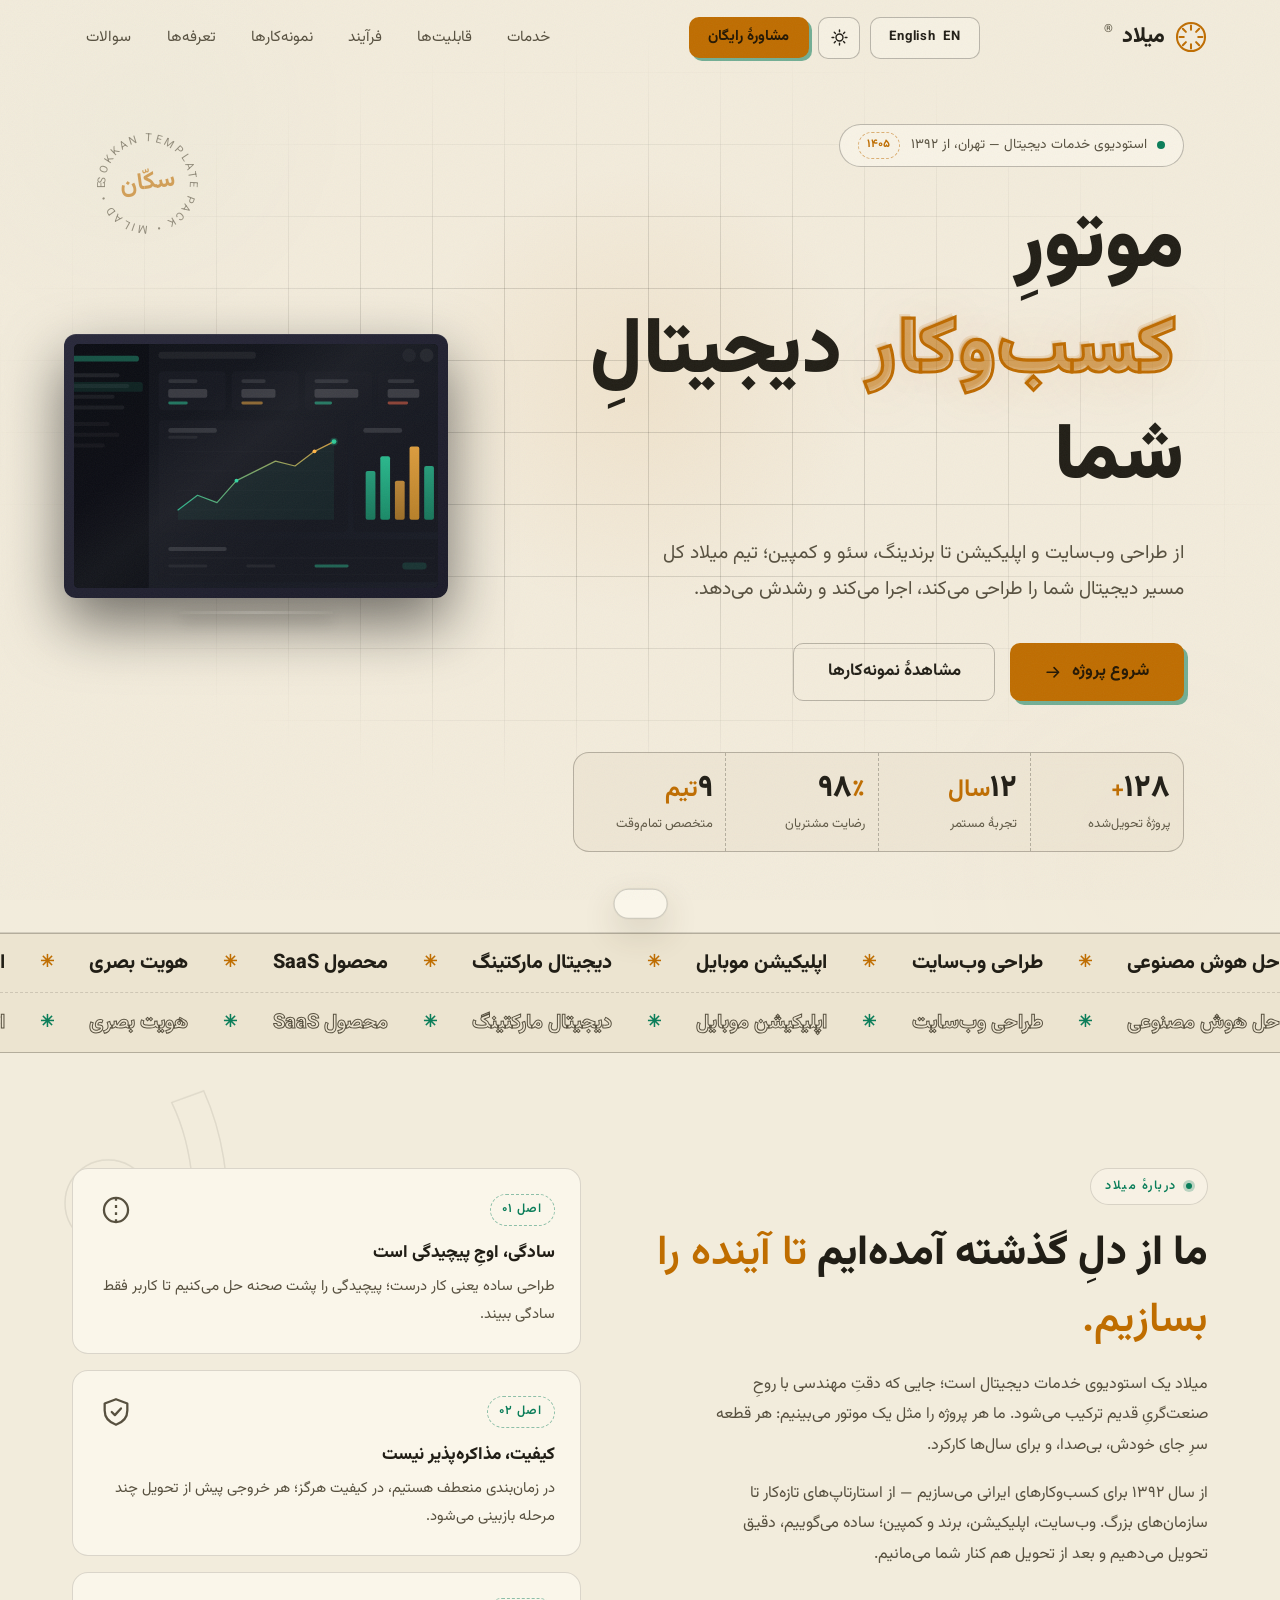
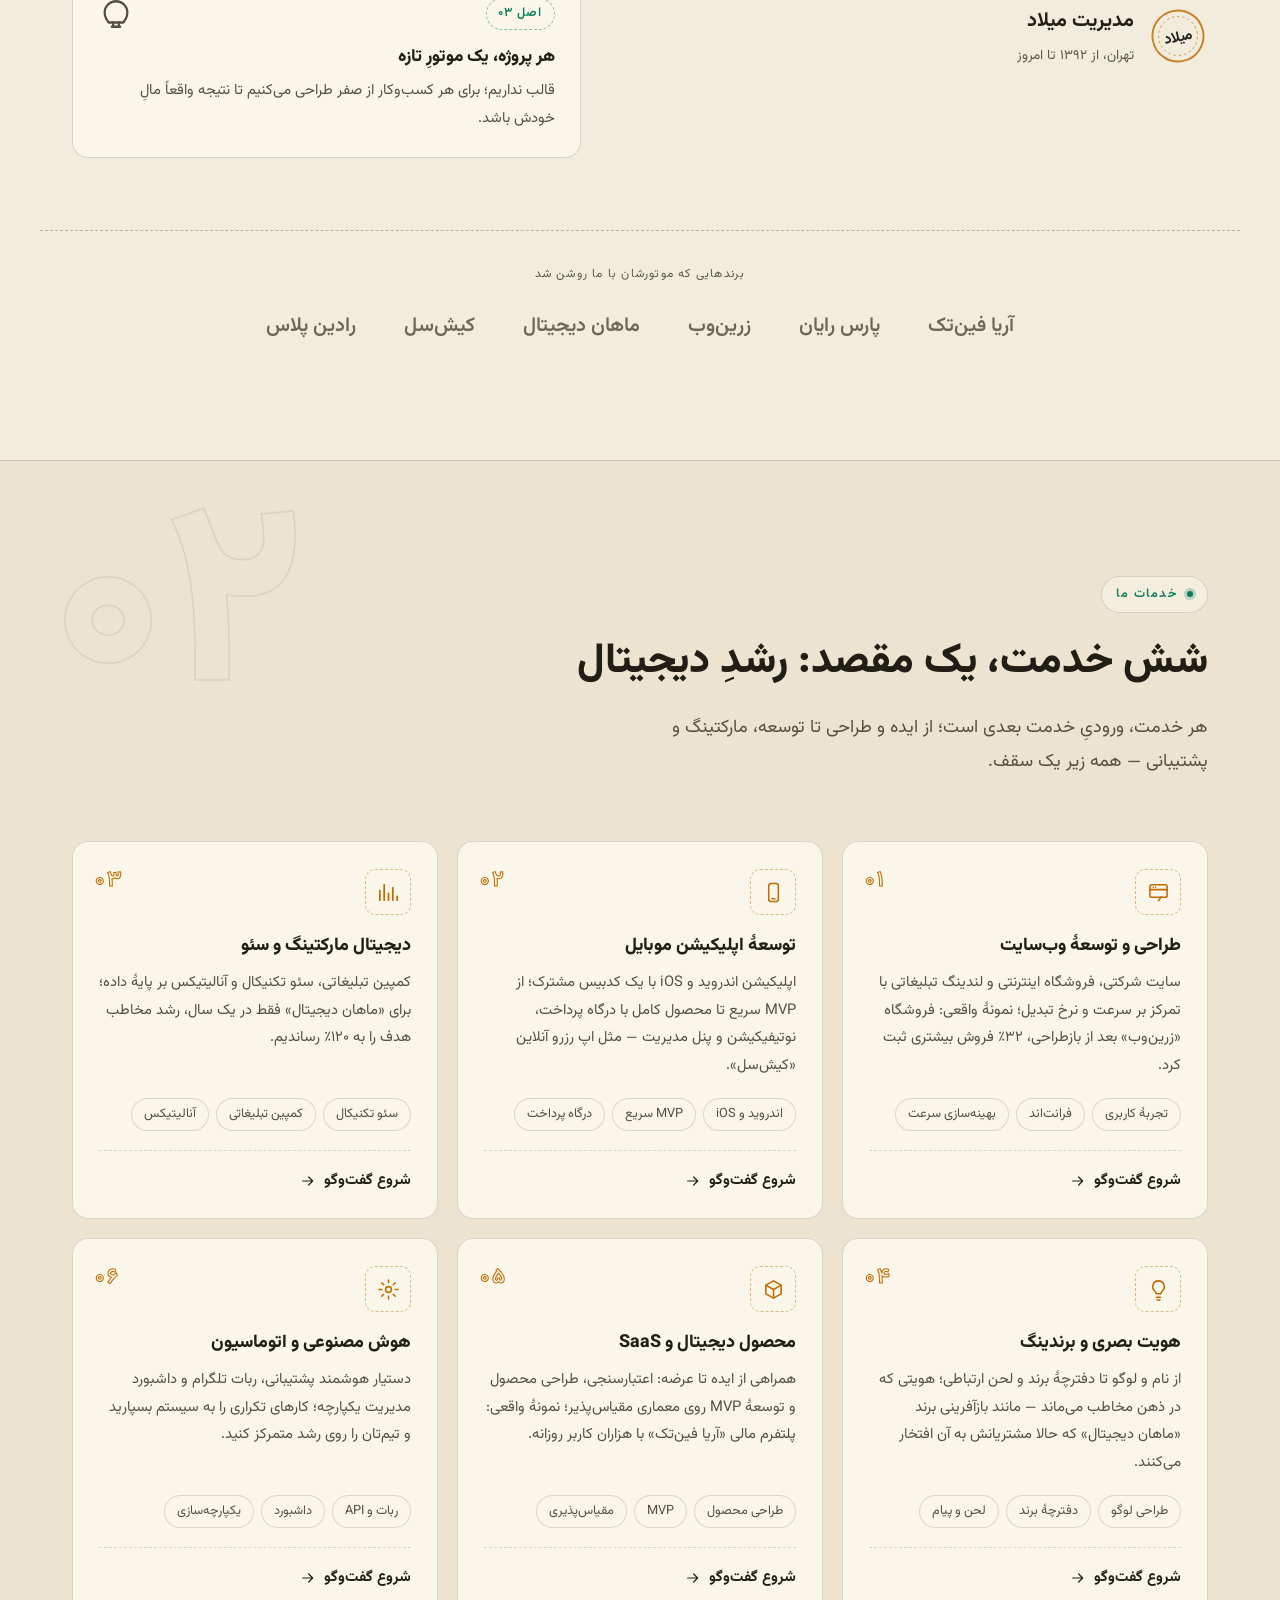
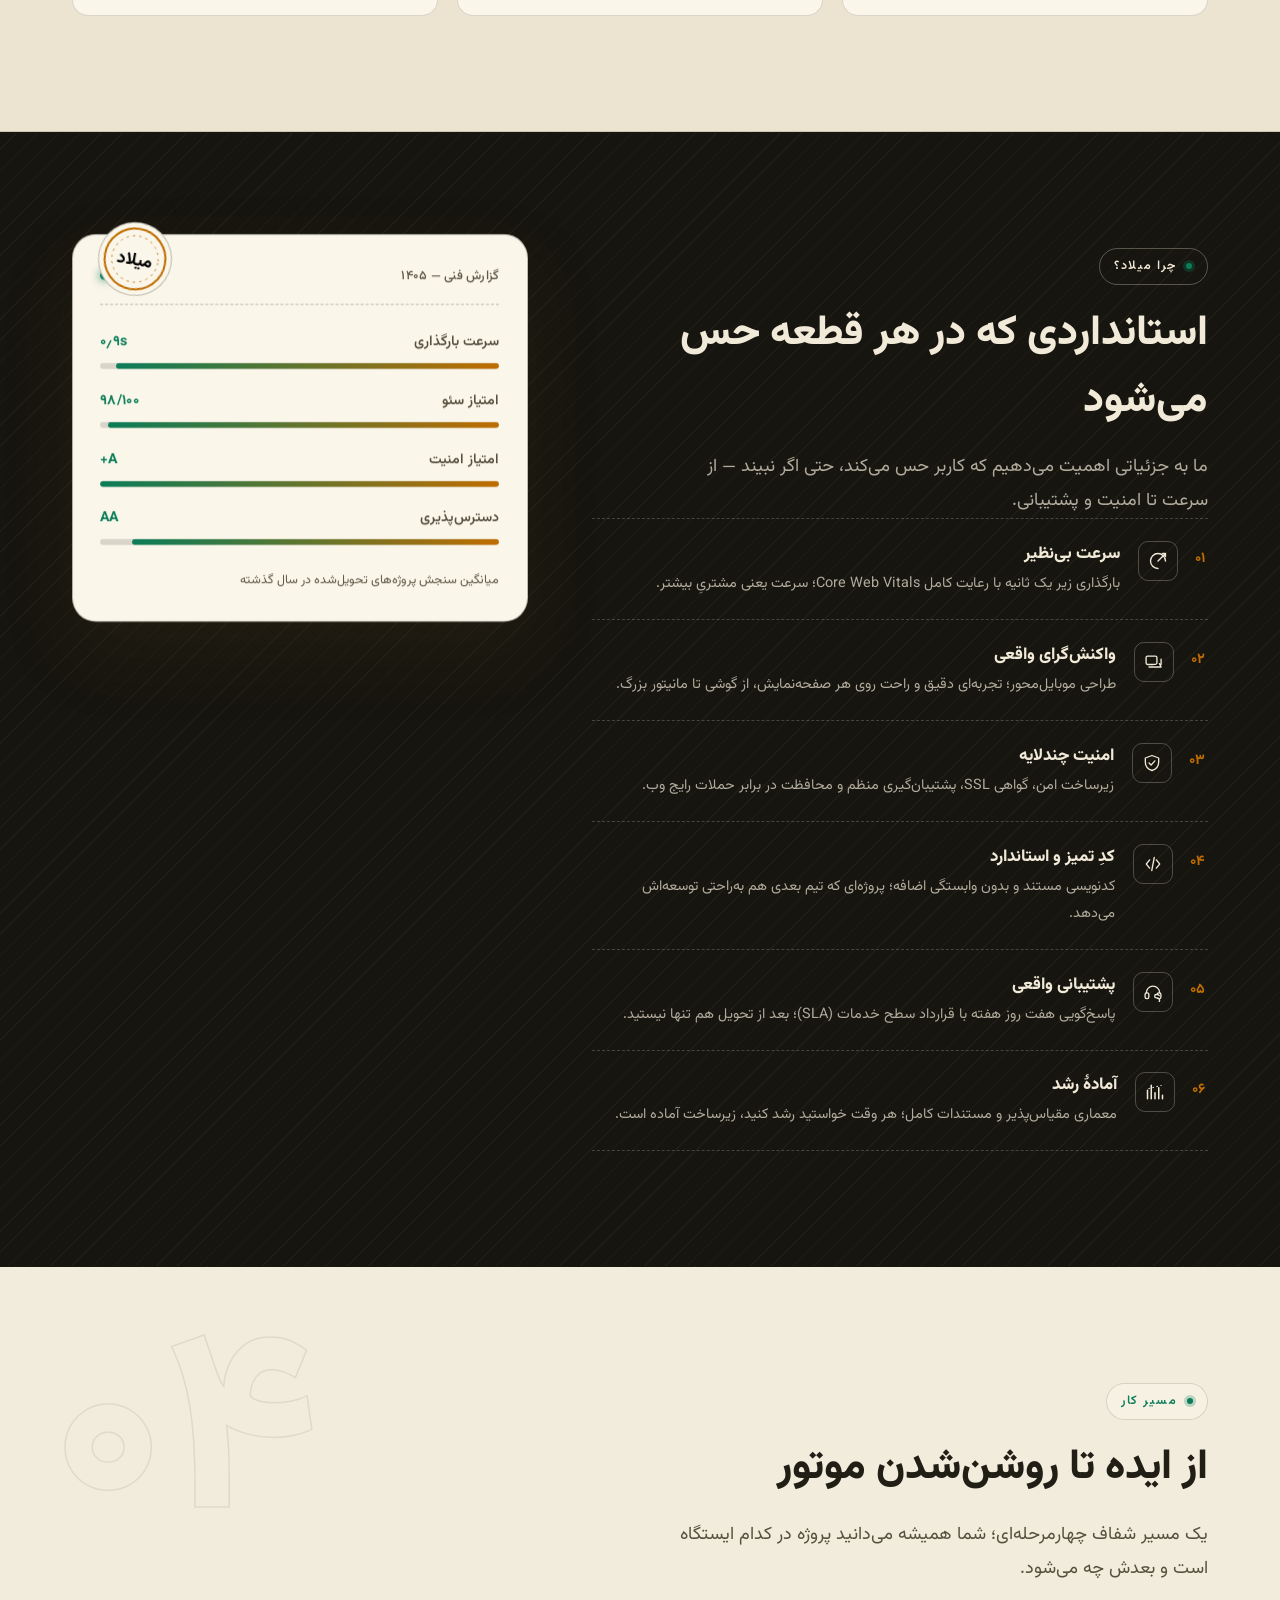
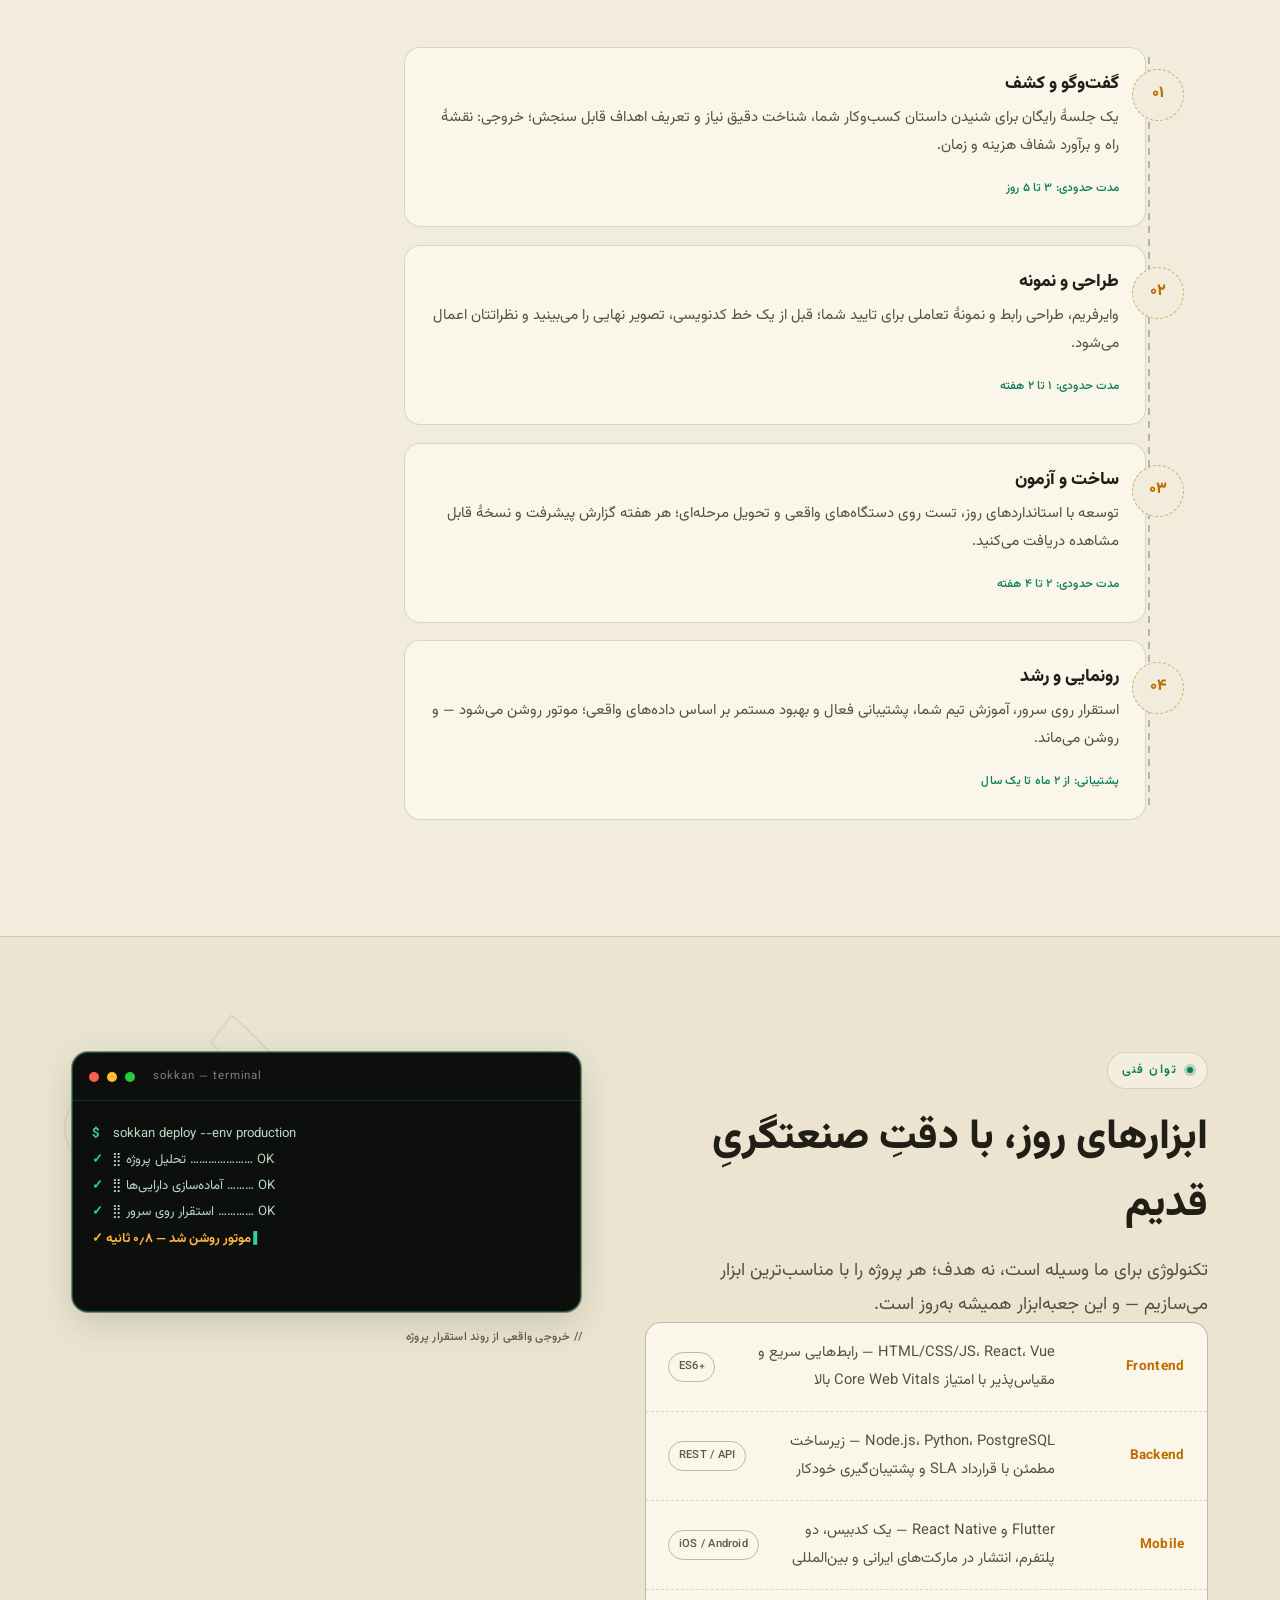
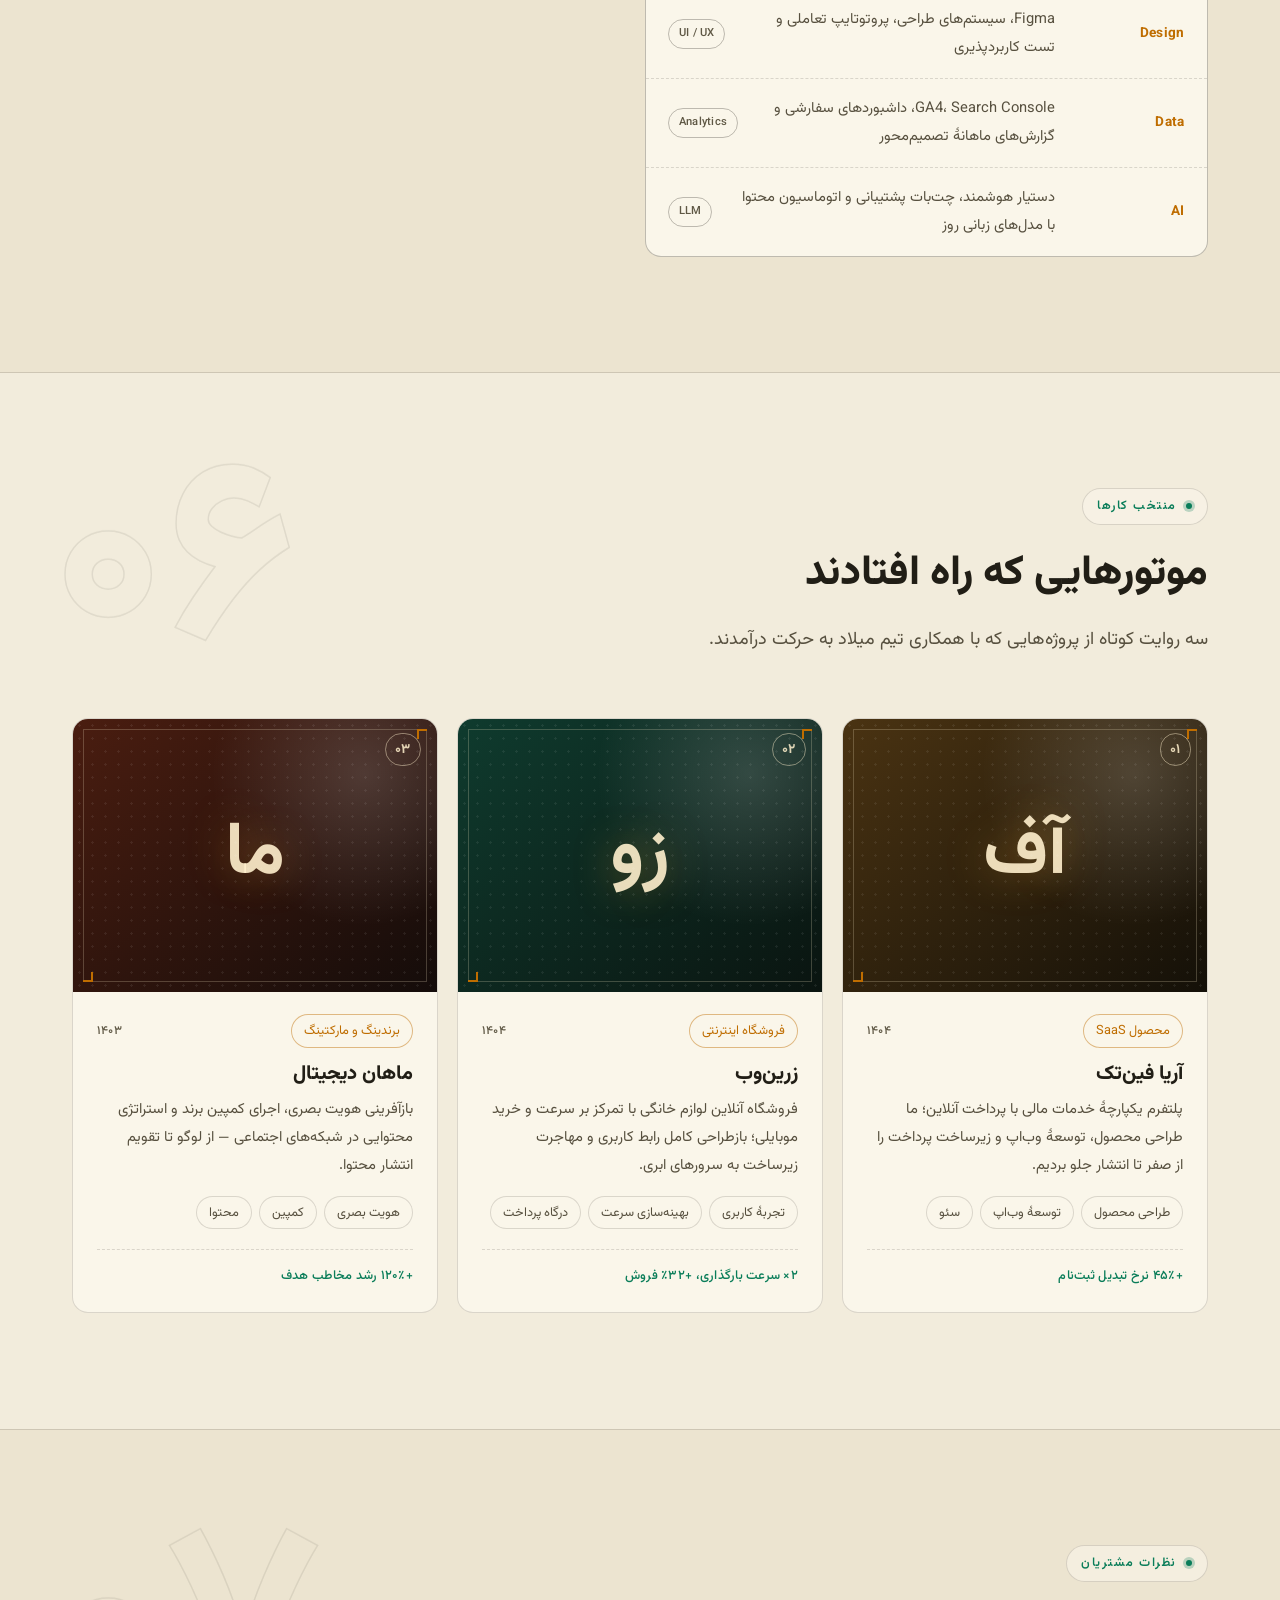
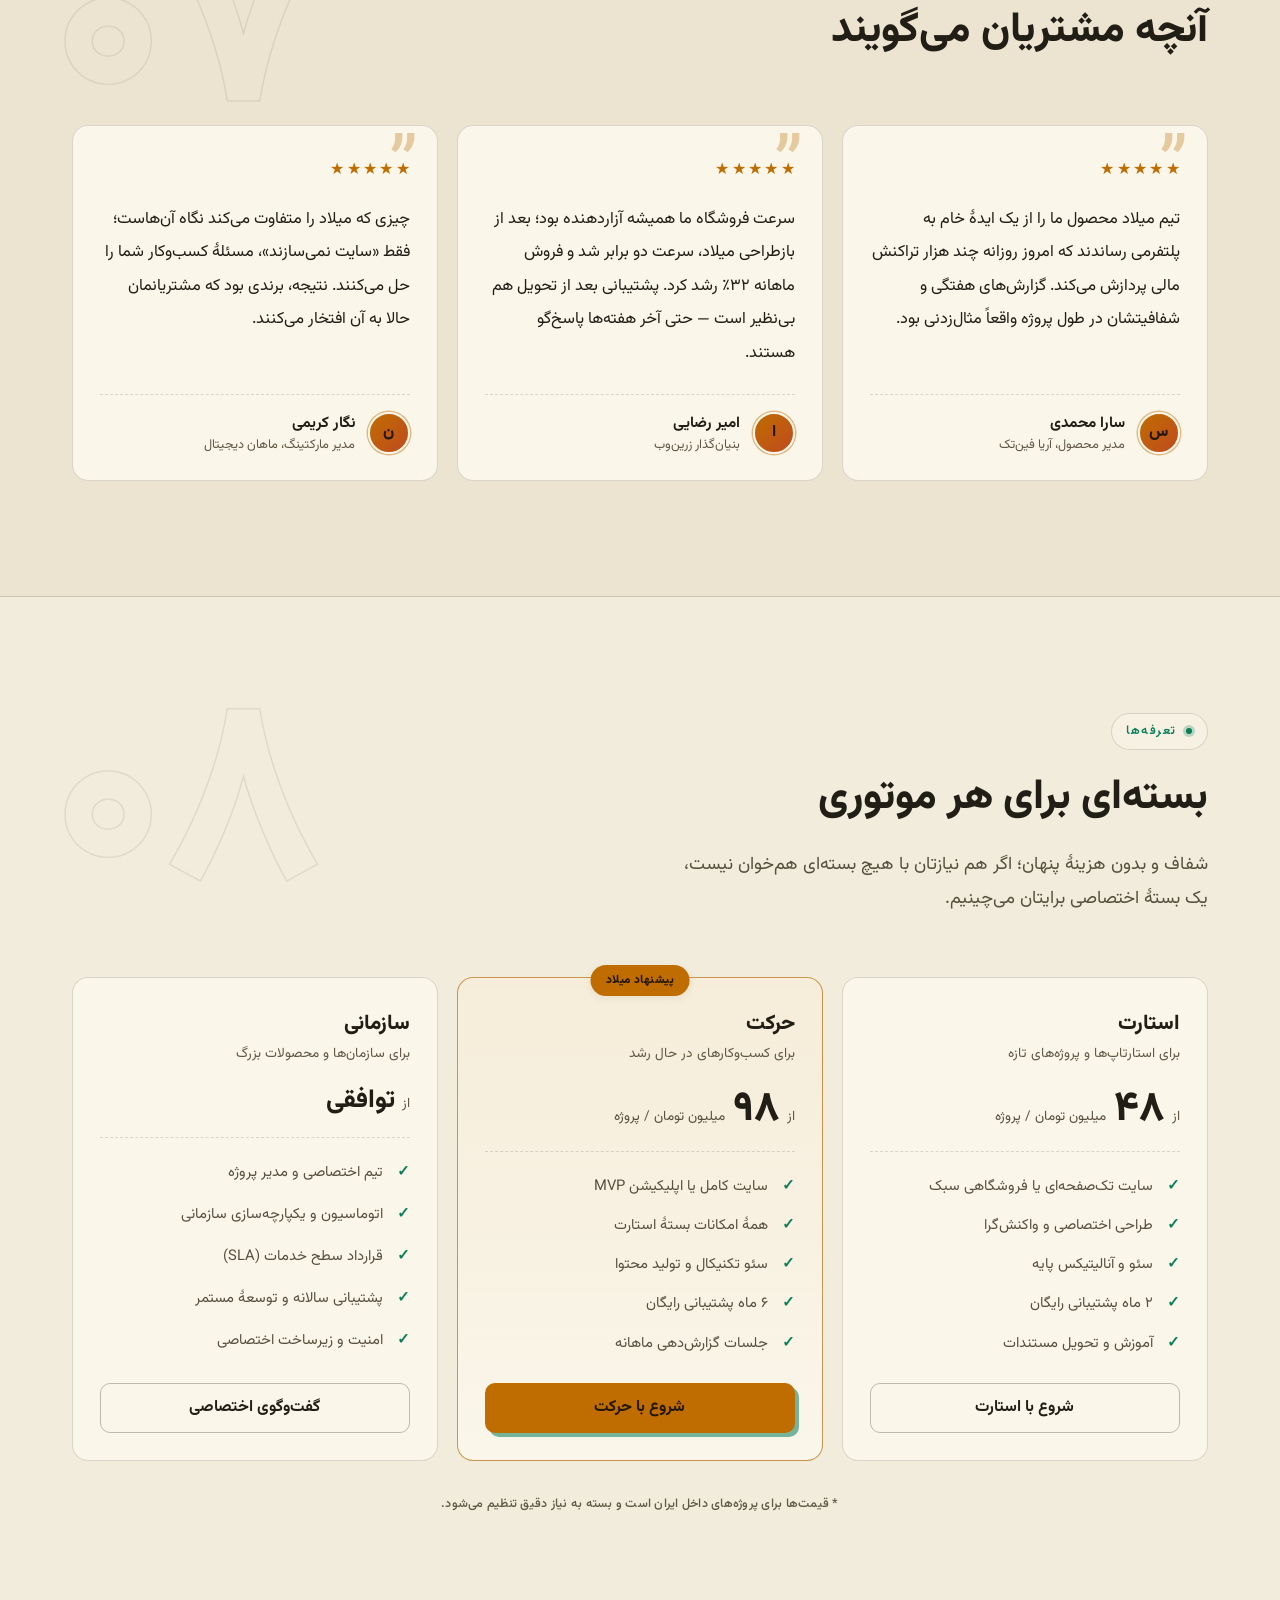
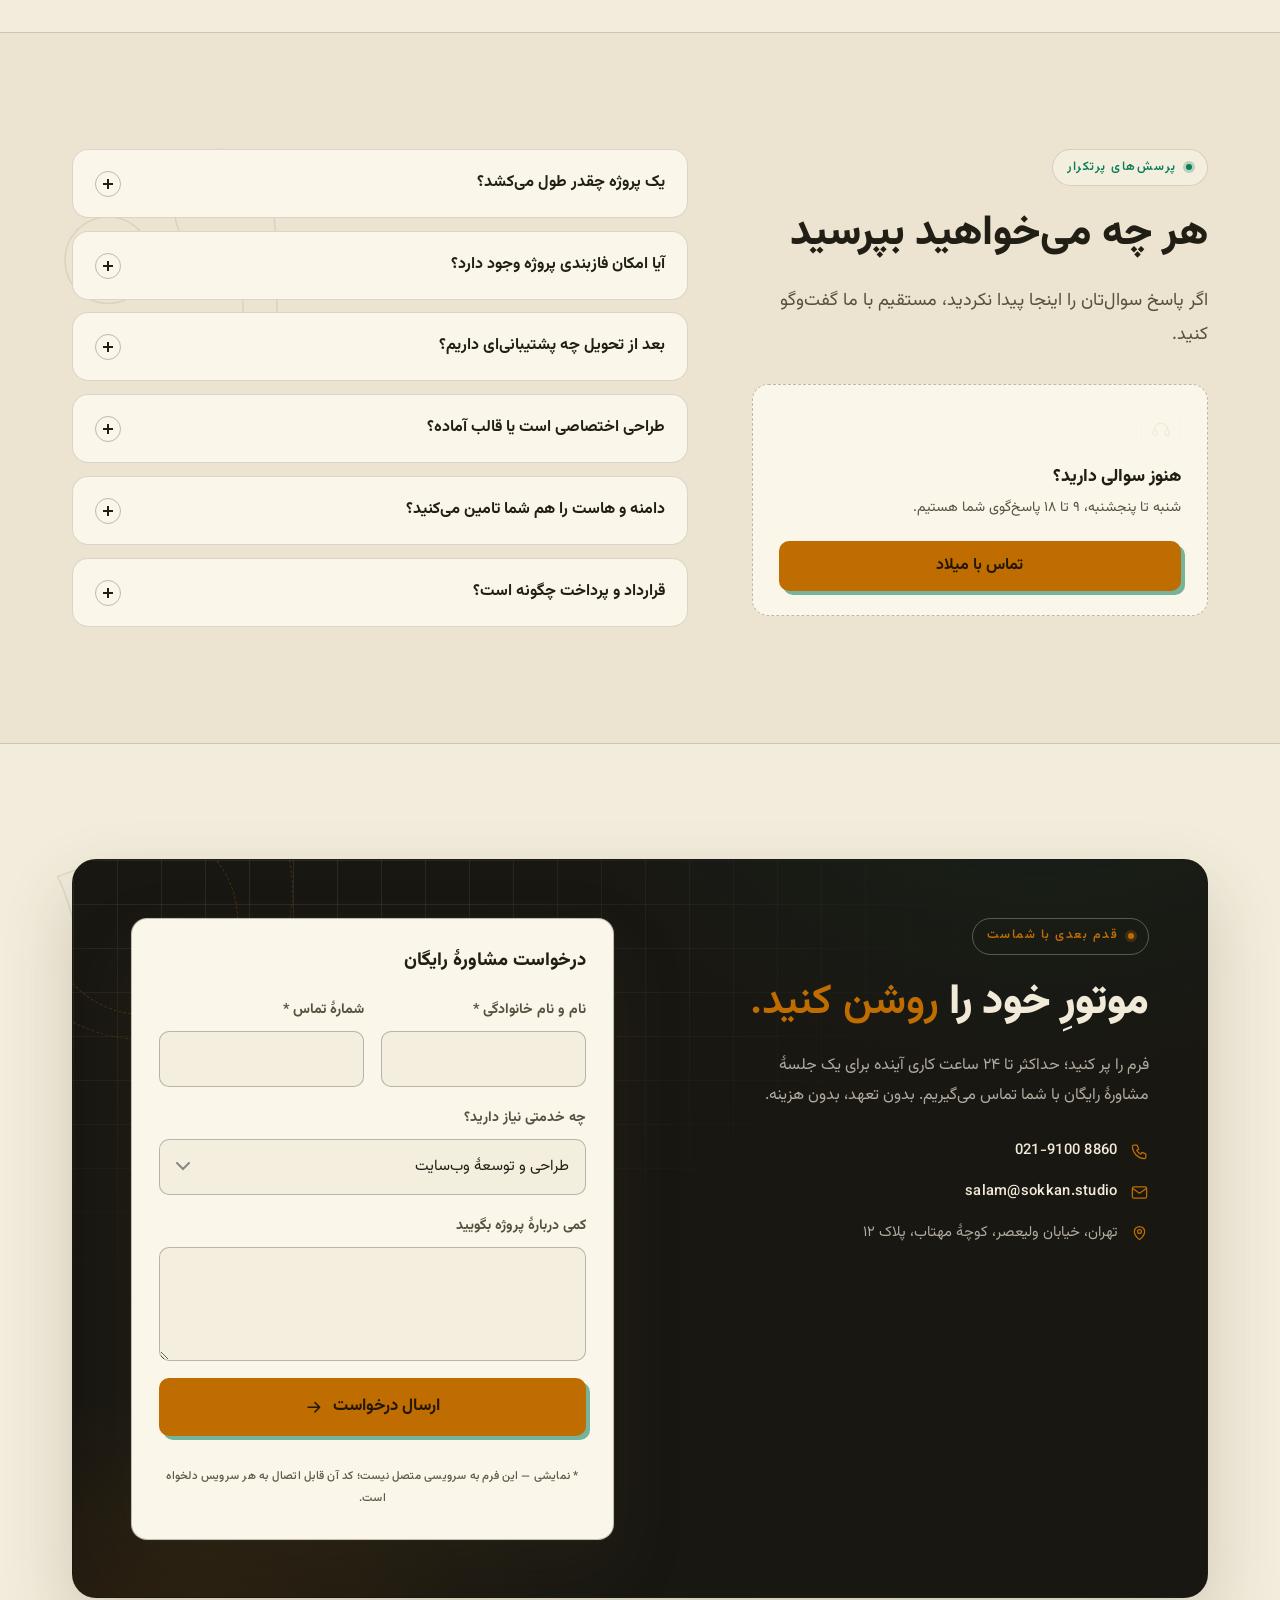
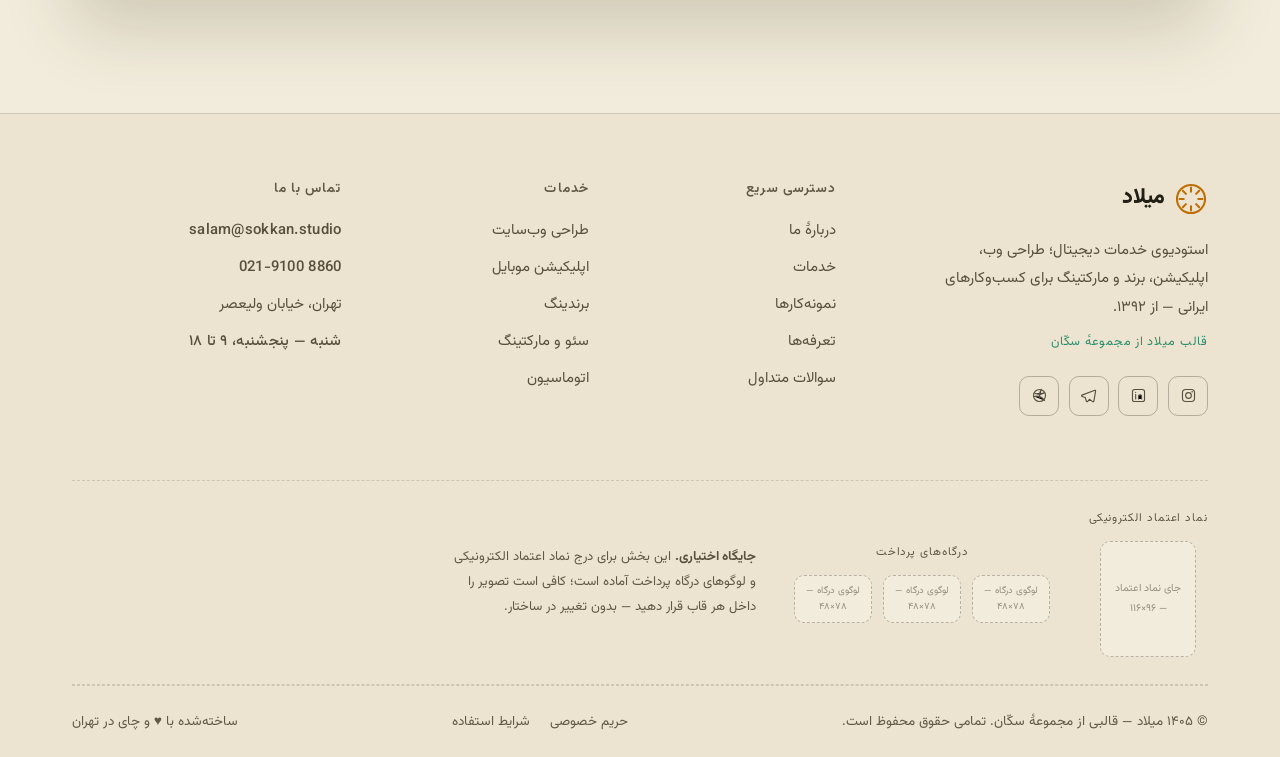
==== commit e033b28a: "fix(Milad): move hero-scroll outside container for proper absolute positioning - Moved .hero-scroll " ====
--- a/Milad/index.html
+++ b/Milad/index.html
@@ -226,13 +226,13 @@
         <dd data-i18n="statLabel4">متخصص تمام‌وقت</dd>
       </div>
     </dl>
-
-    <div class="hero-scroll reveal d5">
-      <a href="#intro" aria-label="اسکرول به بخش دربارهٔ ما">
-        <span class="mouse" aria-hidden="true"><i class="wheel"></i></span>
-        <span data-i18n="heroScroll">اسکرول کنید</span>
-      </a>
-    </div>
+  </div>
+
+  <div class="hero-scroll reveal d5">
+    <a href="#intro" aria-label="اسکرول به بخش دربارهٔ ما">
+      <span class="mouse" aria-hidden="true"><i class="wheel"></i></span>
+      <span data-i18n="heroScroll">اسکرول کنید</span>
+    </a>
   </div>
 </section>
 
--- a/Milad/assets/css/sections.css
+++ b/Milad/assets/css/sections.css
@@ -278,15 +278,24 @@
 /* Vintage rotating emblem — desktop only, bottom-left to avoid device */
 .hero-emblem {
   position: absolute;
-  inset-inline-start: clamp(1rem, 4vw, 4rem);
-  bottom: clamp(4rem, 9vh, 7rem);
-  width: clamp(100px, 10vw, 140px);
+  inset-inline-end: clamp(3rem, 7vw, 8rem);
+  top: clamp(7rem, 14vh, 11rem);
+  width: clamp(90px, 9vw, 120px);
   aspect-ratio: 1;
   display: grid;
   place-items: center;
-  opacity: .7;
+  opacity: .6;
   z-index: 1;
   pointer-events: none;
+}
+
+/* Large desktop — more spacing */
+@media (min-width: 1440px) {
+  .hero-emblem {
+    inset-inline-end: clamp(5rem, 8vw, 10rem);
+    top: clamp(8rem, 15vh, 12rem);
+    width: clamp(100px, 8vw, 130px);
+  }
 }
 .emblem-ring { position: absolute; inset: 0; animation: spin 34s linear infinite; }
 .emblem-text {
@@ -306,6 +315,7 @@
 
 /* Outline text effect now handled in base.css with 3D layered shadows */
 @media (max-width: 1023px) { .hero-emblem { display: none; } }
+@media (max-width: 768px) { .hero-scroll { display: none; } }
 
 .hero-in {
   position: relative;
@@ -430,7 +440,18 @@
 .stat .stat-suffix { color: var(--accent); font-size: .8em; font-weight: 700; }
 .stat dd { font-size: .8rem; color: var(--text-3); margin-top: .3rem; }
 
-.hero-scroll { margin-top: 2.6rem; }
+.hero-scroll {
+  position: absolute;
+  bottom: clamp(2rem, 4vh, 3.5rem);
+  left: 50%;
+  transform: translateX(-50%);
+  z-index: 2;
+}
+[dir="rtl"] .hero-scroll {
+  left: auto;
+  right: 50%;
+  transform: translateX(50%);
+}
 .hero-scroll a {
   display: inline-flex;
   align-items: center;
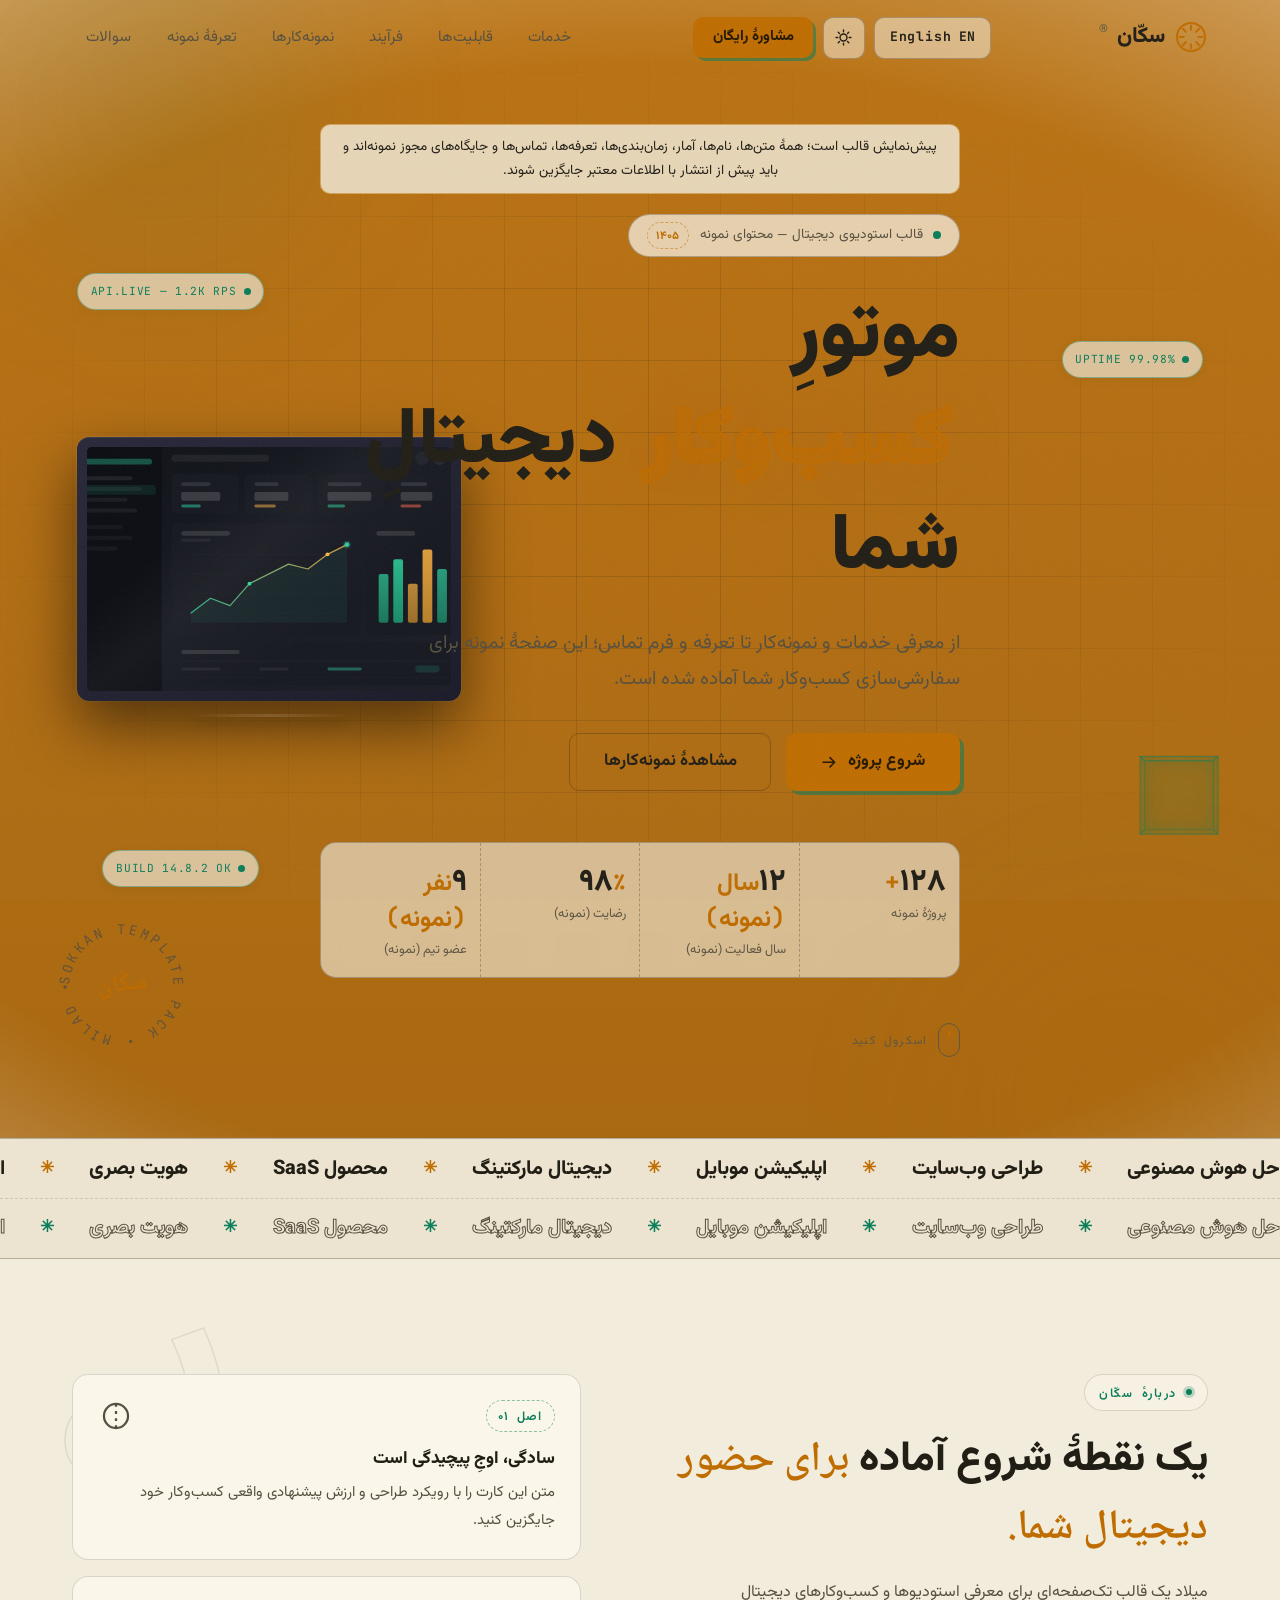
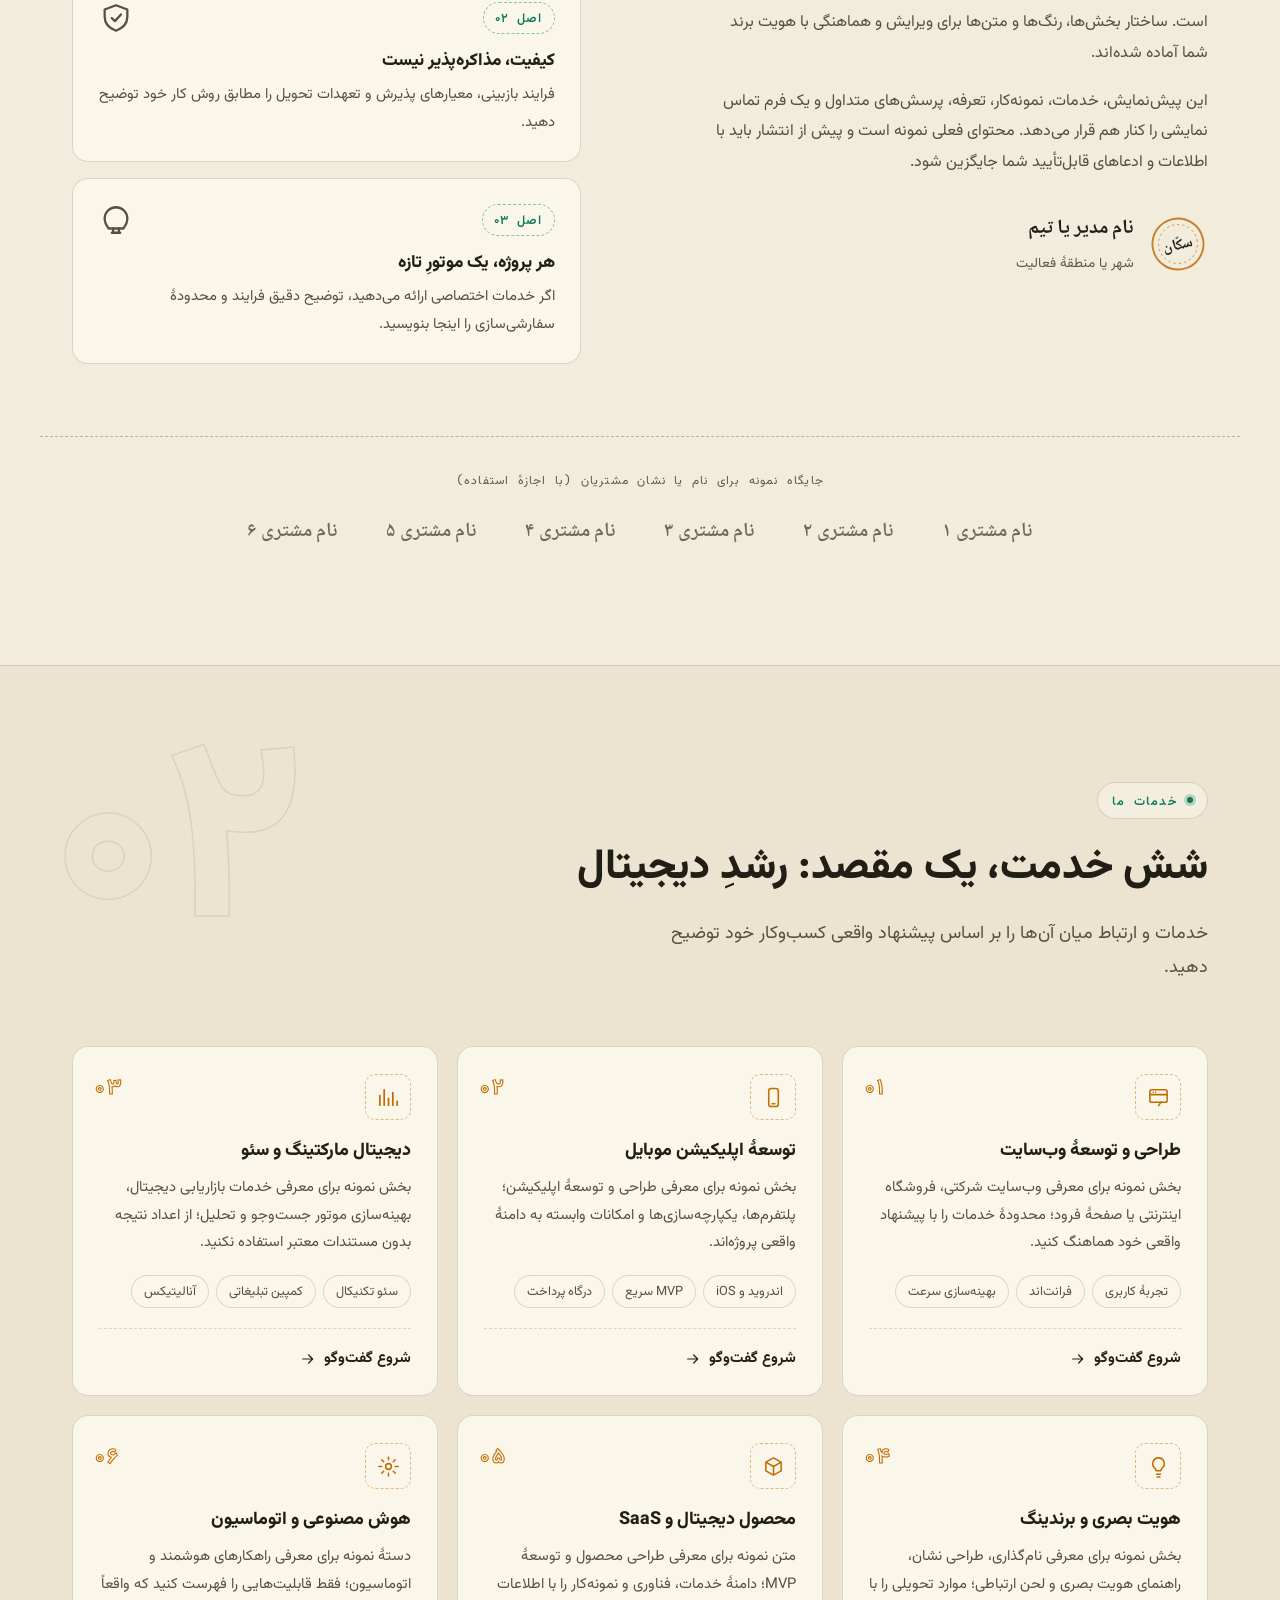
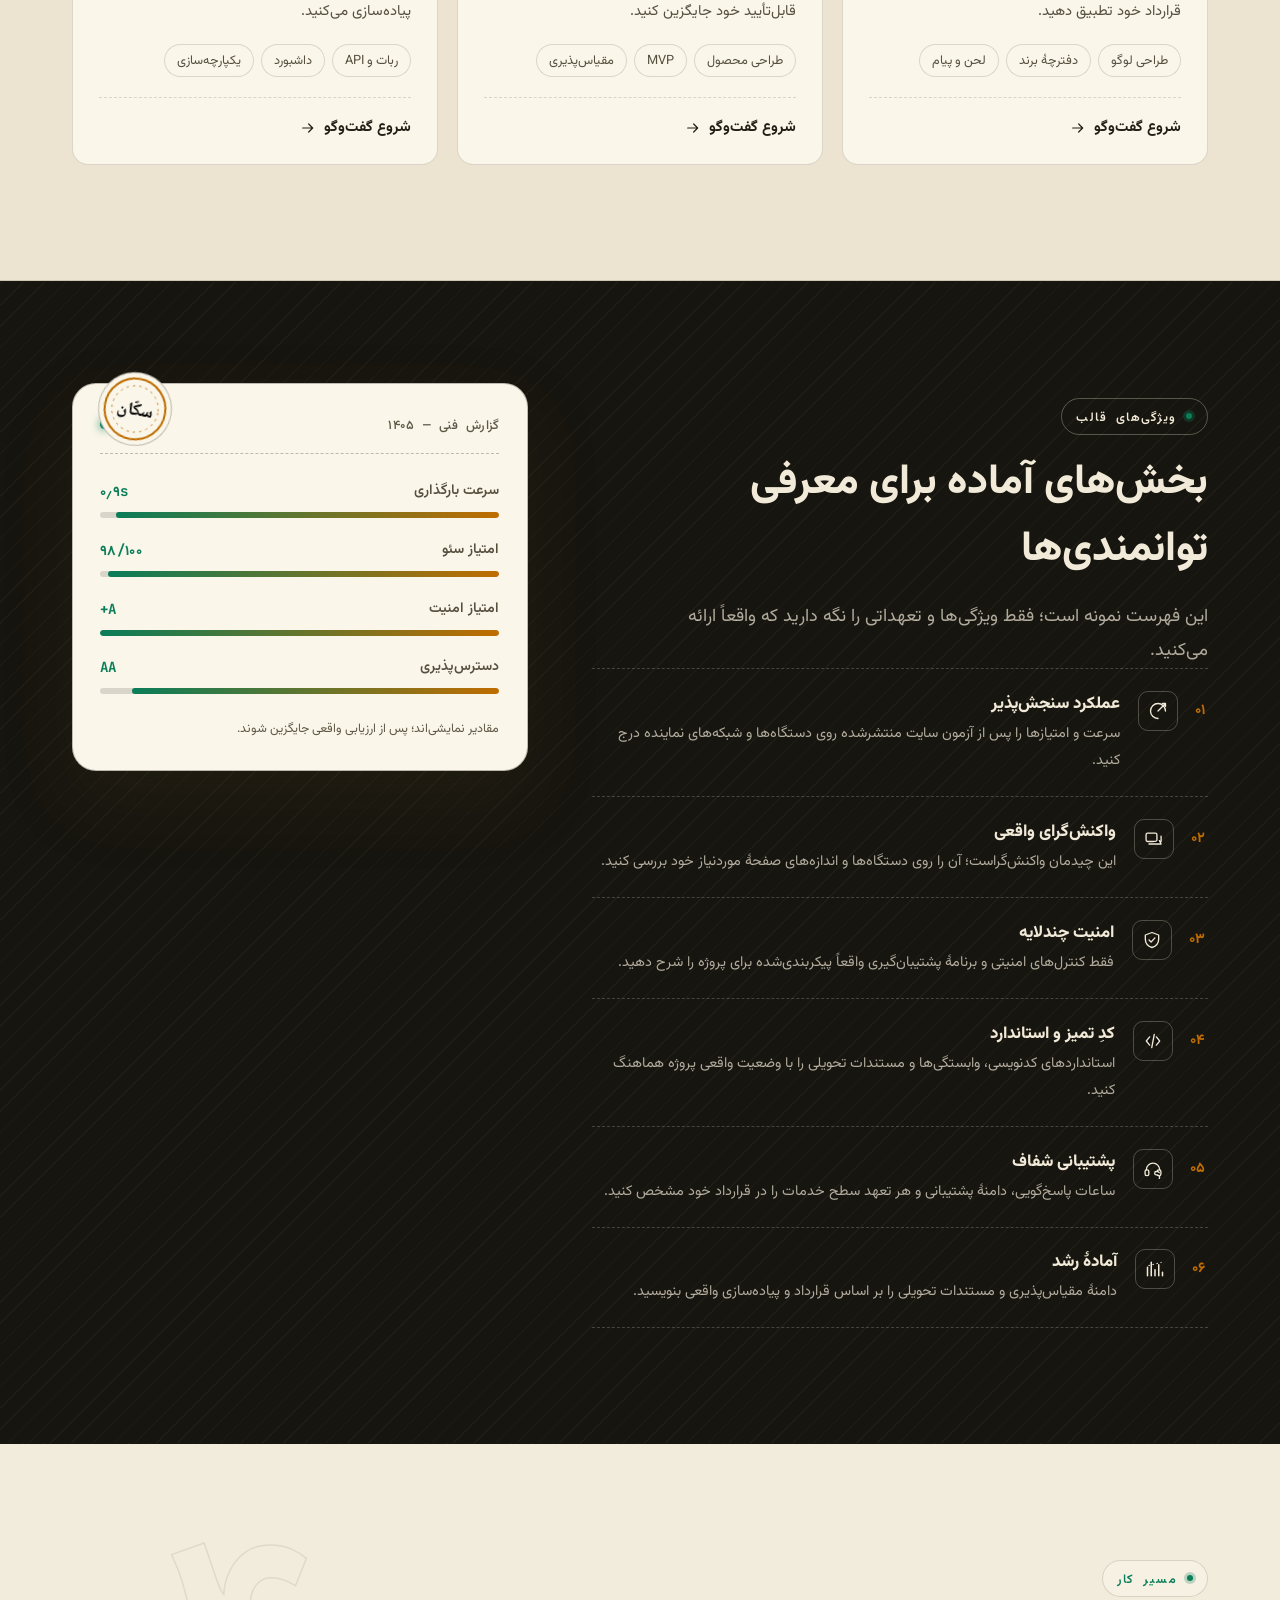
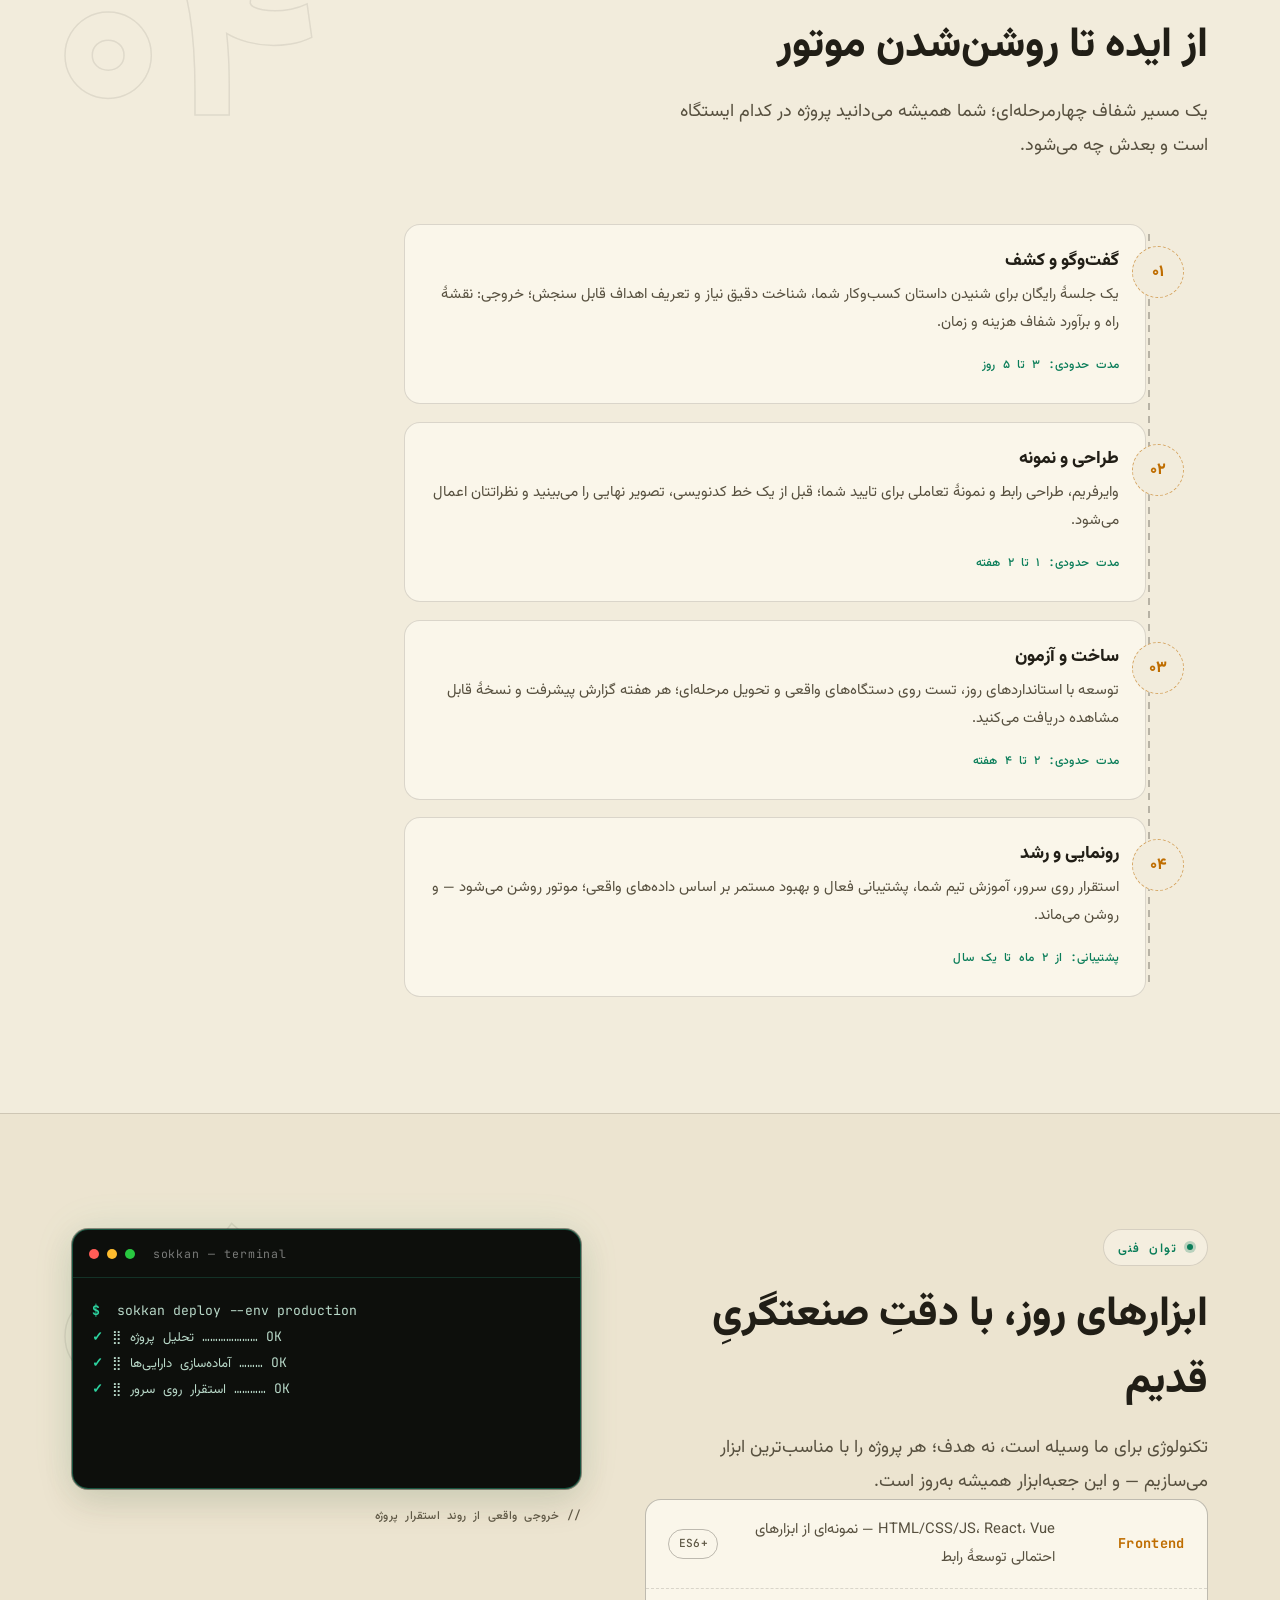
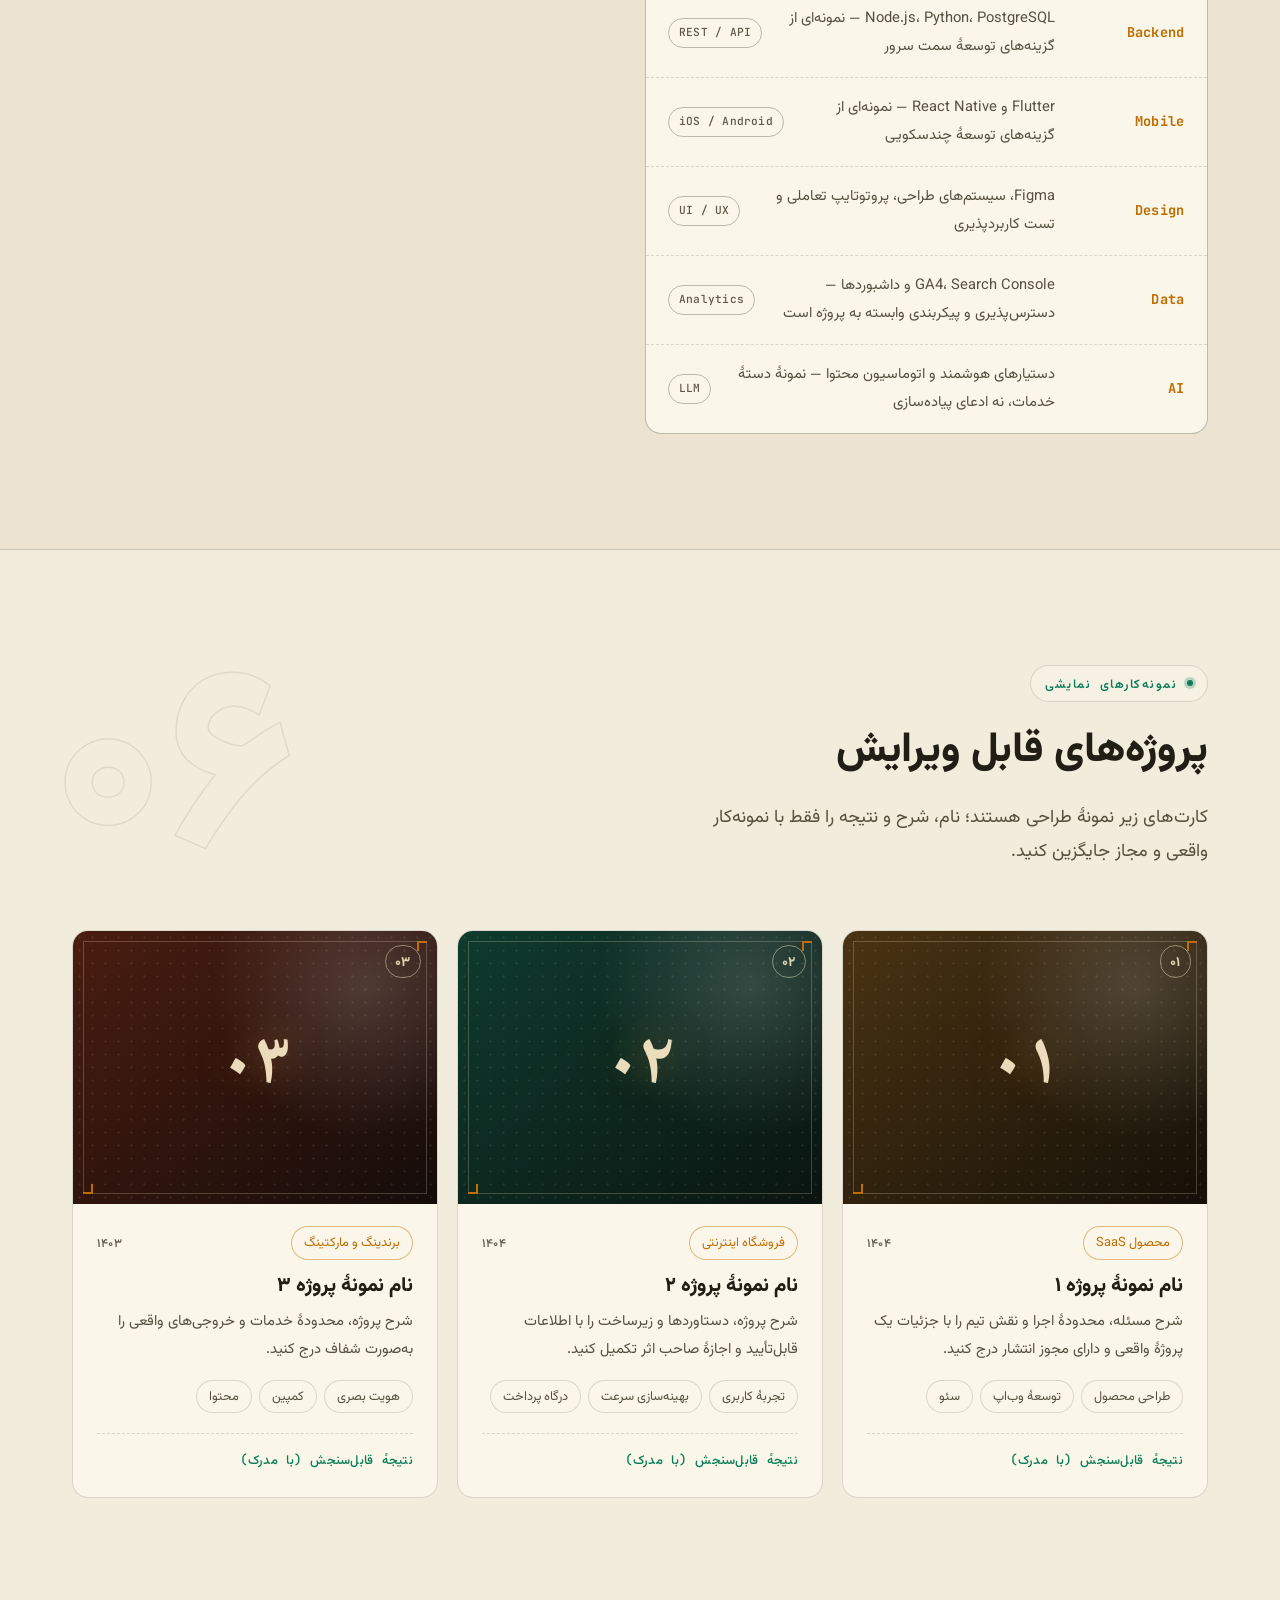
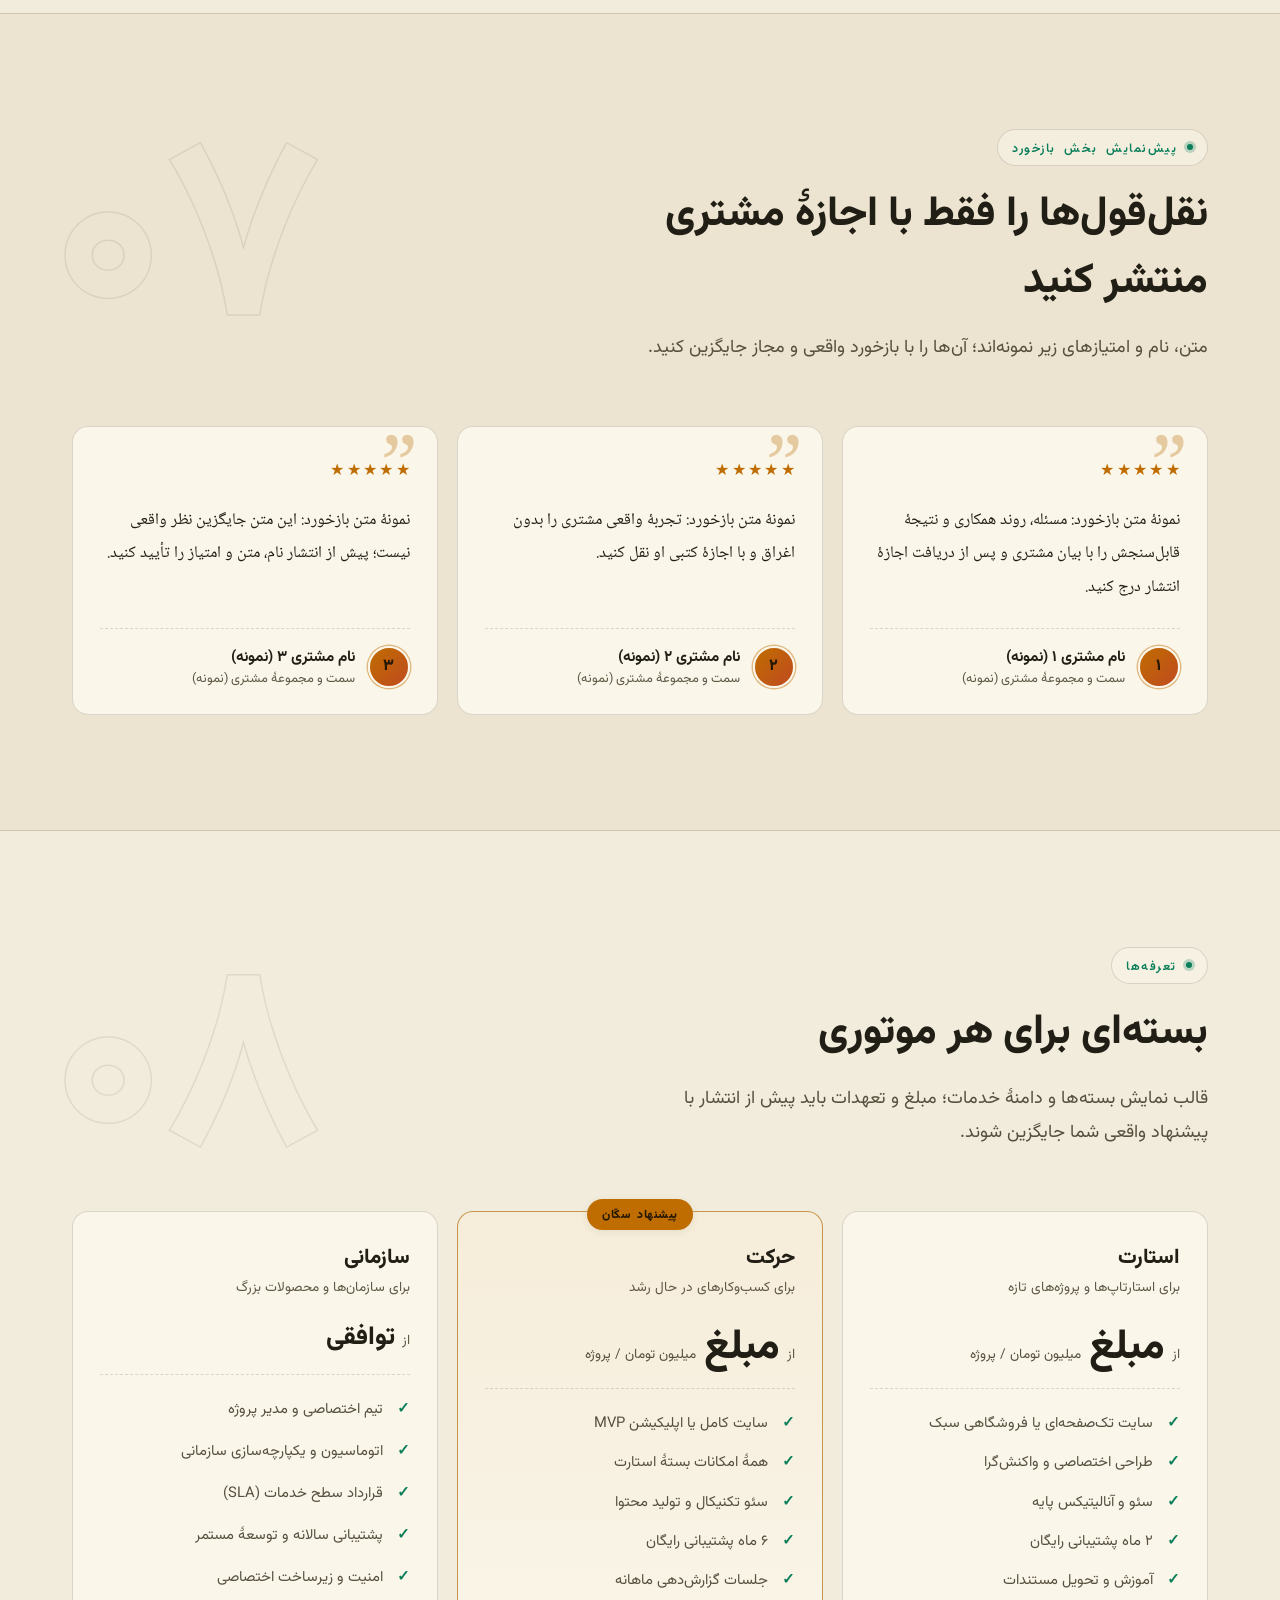
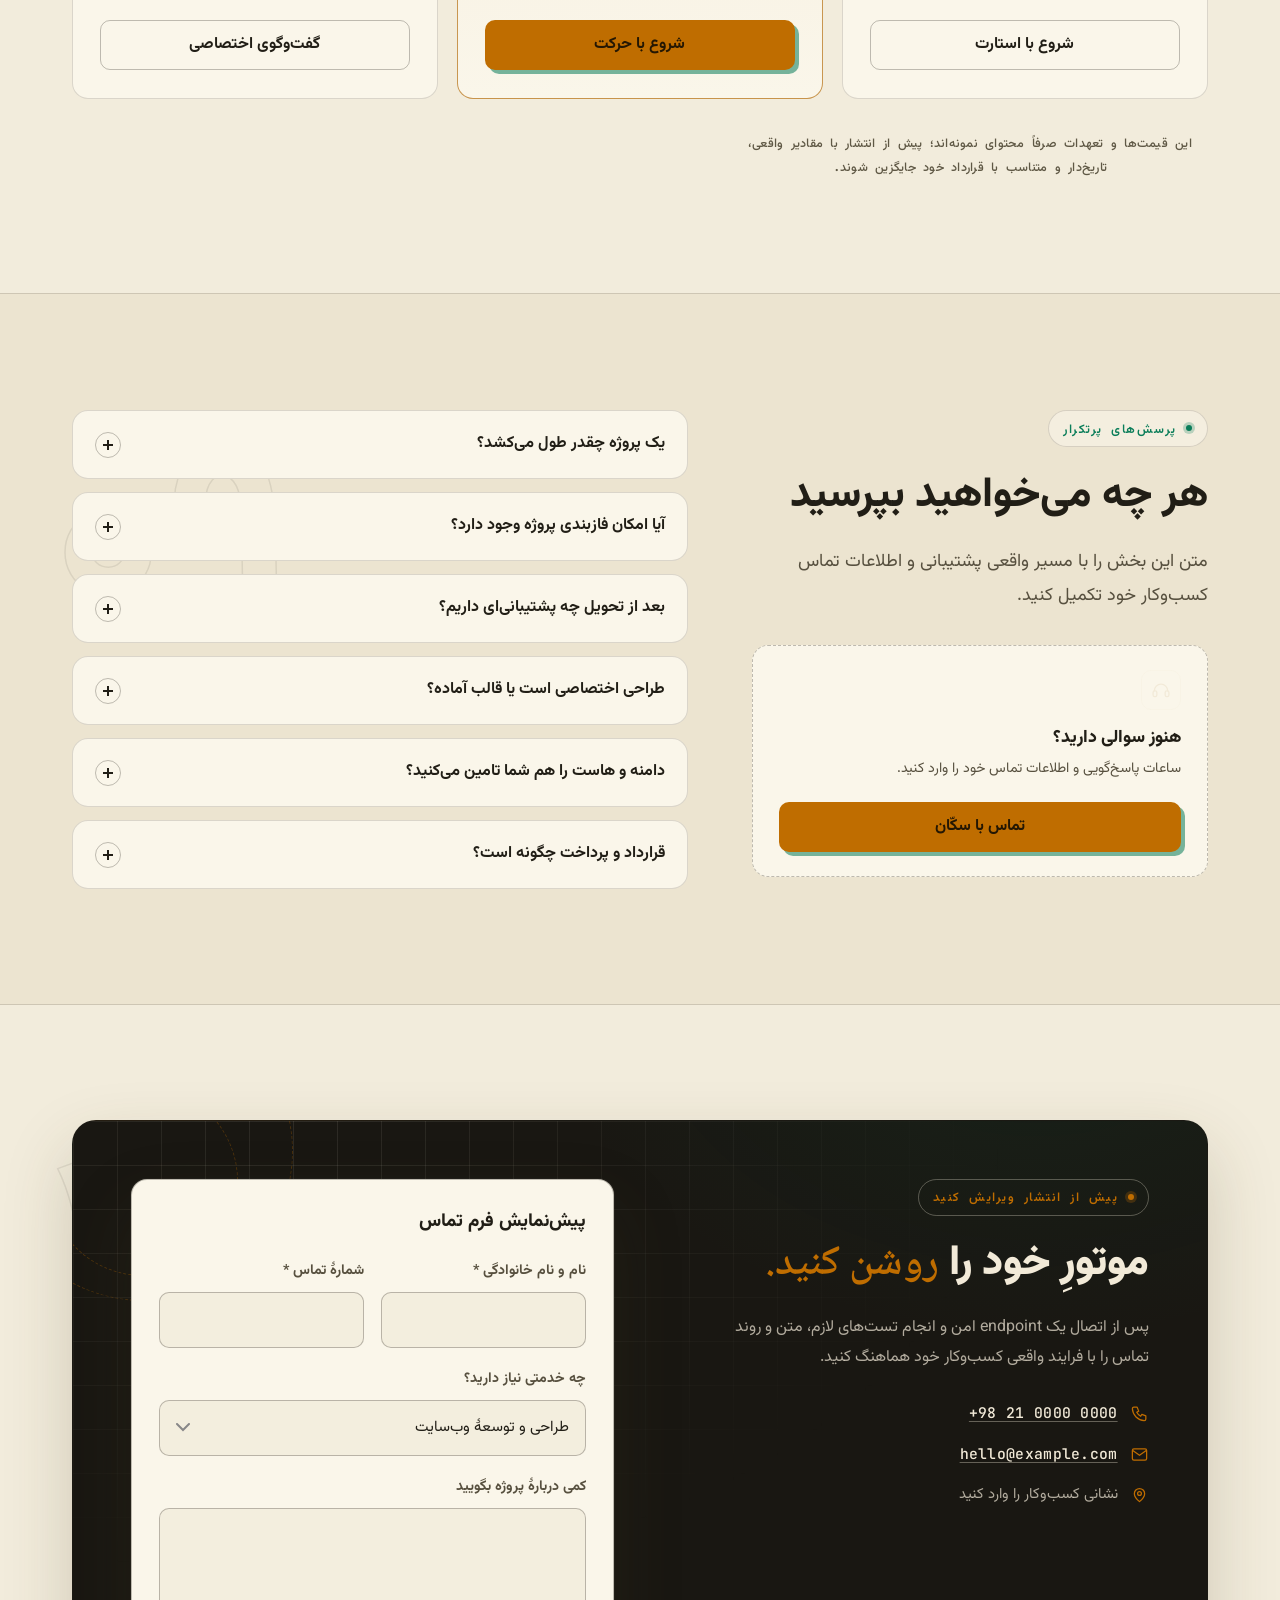
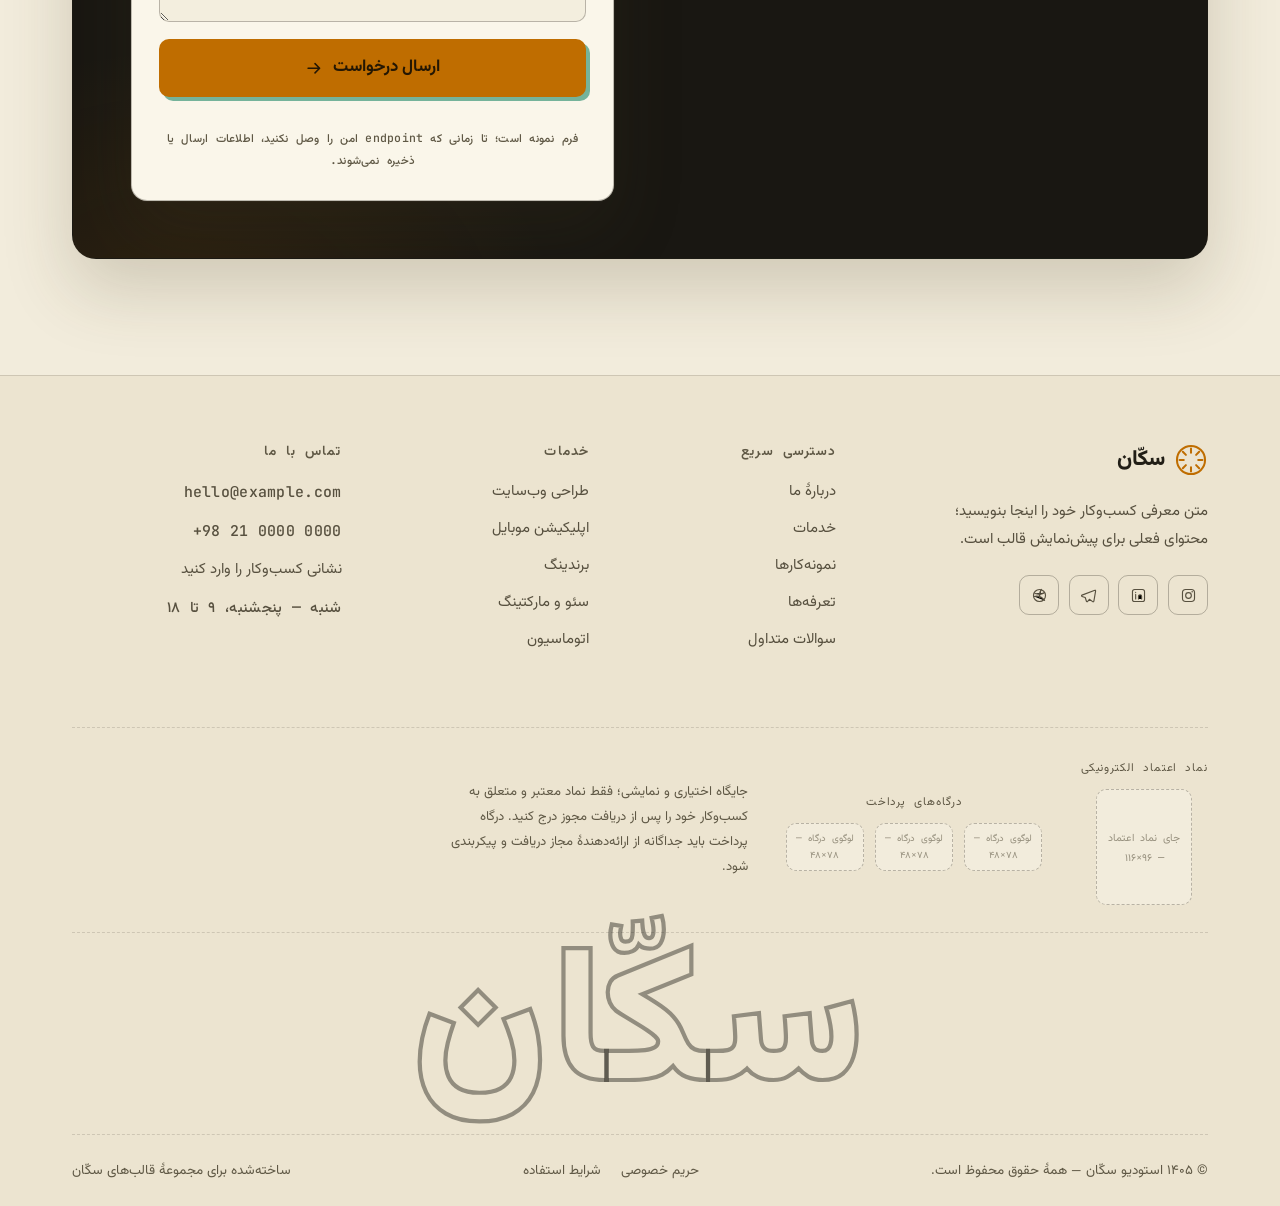
==== commit ac4fca59: "Complete Sokkan template pack with Chidar Co-authored-by: arena-agent <297053741+arena-agent@users.n" ====
--- a/Milad/index.html
+++ b/Milad/index.html
@@ -26,26 +26,26 @@
   └── Future Template 3
   ─────────────────────────────────────────────────────────────
 -->
-<html lang="fa" dir="rtl" data-theme="dark">
+<html lang="fa-IR" dir="rtl" data-theme="dark">
 <head>
 <meta charset="UTF-8">
 <meta name="viewport" content="width=device-width, initial-scale=1.0, viewport-fit=cover">
-<title>میلاد | موتور کسب‌وکار دیجیتال شما — قالب میلاد از مجموعه سکّان</title>
-<meta name="description" content="میلاد، قالب پریمیوم ایرانی از مجموعه سکّان؛ برای استودیوی دیجیتال، طراحی وب‌سایت، اپلیکیشن، برندینگ و دیجیتال مارکتینگ. موتورِ رشد کسب‌وکار شما.">
+<title>میلاد | قالب استودیوی دیجیتال — پیش‌نمایش مجموعهٔ سکّان</title>
+<meta name="description" content="پیش‌نمایش قابل‌ویرایش قالب میلاد برای معرفی استودیوها و کسب‌وکارهای دیجیتال؛ محتوای نمونه را پیش از انتشار با اطلاعات معتبر خود جایگزین کنید.">
 <meta name="theme-color" content="#0b0b0e">
-<meta property="og:title" content="میلاد | موتور کسب‌وکار دیجیتال شما — قالبی از مجموعه سکّان">
-<meta property="og:description" content="قالب لندینگ پریمیوم ایرانی از مجموعه سکّان — طراحی وب، اپلیکیشن، برندینگ و مارکتینگ دیجیتال.">
+<meta property="og:title" content="میلاد | قالب استودیوی دیجیتال — پیش‌نمایش مجموعهٔ سکّان">
+<meta property="og:description" content="پیش‌نمایش قابل‌ویرایش قالب میلاد؛ محتوای نمونه را با اطلاعات معتبر خود جایگزین کنید.">
 <meta property="og:type" content="website">
 <script>document.documentElement.classList.add('js');</script>
-<link rel="icon" href="data:image/svg+xml,%3Csvg xmlns='http://www.w3.org/2000/svg' viewBox='0 0 64 64'%3E%3Crect width='64' height='64' rx='14' fill='%230e0e12'/%3E%3Cg stroke='%23ffb443' stroke-width='5' stroke-linecap='round'%3E%3Cpath d='M32 10v8M32 46v8M10 32h8M46 32h8M16.5 16.5l5.6 5.6M41.9 41.9l5.6 5.6M47.5 16.5l-5.6 5.6M22.1 41.9l-5.6 5.6'/%3E%3C/g%3E%3Ccircle cx='32' cy='32' r='9' fill='none' stroke='%23ffb443' stroke-width='5'/%3E%3C/svg%3E">
+<link rel="icon" type="image/svg+xml" href="assets/img/favicon.svg">
 
 <!-- Apply saved theme / language BEFORE first paint (no flash) -->
 <script>
 (function () {
   try {
     var t = localStorage.getItem('sokkan-theme');
-    var dark = t ? t === 'dark' : !(window.matchMedia && window.matchMedia('(prefers-color-scheme: light)').matches);
-    document.documentElement.setAttribute('data-theme', dark ? 'dark' : 'light');
+    if (t === 'dark' || t === 'light') document.documentElement.setAttribute('data-theme', t);
+    else if (window.matchMedia && window.matchMedia('(prefers-color-scheme: light)').matches) document.documentElement.setAttribute('data-theme', 'light');
     var l = localStorage.getItem('sokkan-lang');
     if (l === 'en') { document.documentElement.lang = 'en'; document.documentElement.dir = 'ltr'; }
   } catch (e) {}
@@ -61,27 +61,21 @@
 <script type="application/ld+json">
 {
   "@context": "https://schema.org",
-  "@type": "SoftwareApplication",
-  "name": "میلاد | Milad",
-  "description": "قالب میلاد — استودیوی خدمات دیجیتال از مجموعه سکّان",
-  "applicationCategory": "WebTemplate",
-  "operatingSystem": "Web",
-  "author": {
-    "@type": "Organization",
-    "name": "Sokkan Template Pack",
-    "url": "https://sokkan.ir"
-  },
-  "areaServed": "IR"
+  "@type": "WebPage",
+  "name": "میلاد | پیش‌نمایش قالب سکّان",
+  "description": "پیش‌نمایش قابل‌ویرایش یک صفحهٔ معرفی استودیوی خدمات دیجیتال.",
+  "inLanguage": ["fa-IR", "en"]
 }
 </script>
 </head>
 
 <body id="top">
+<a class="skip-link" href="#main" data-i18n="skipLink">پرش به محتوای اصلی</a>
 
 <!-- ============ PRELOADER ============ -->
 <div class="loader" id="loader" aria-hidden="true">
   <div class="loader-inner">
-    <span class="loader-mark">میلاد</span>
+    <span class="loader-mark">سکّان</span>
     <span class="loader-bar"><i></i></span>
     <span class="loader-txt" data-i18n="loaderTxt">در حال روشن‌کردن موتور…</span>
   </div>
@@ -91,7 +85,7 @@
 <header class="site-header" id="siteHeader">
   <div class="container header-in">
 
-    <a class="brand" href="#top" aria-label="میلاد — بازگشت به بالای صفحه">
+    <a class="brand" href="#top" aria-label="سکّان — بازگشت به بالای صفحه" data-i18n-aria="brandAria">
       <svg class="brand-logo" viewBox="0 0 40 40" aria-hidden="true">
         <circle cx="20" cy="20" r="16.5" fill="none" stroke="currentColor" stroke-width="2.4"/>
         <g stroke="currentColor" stroke-width="2.4" stroke-linecap="round">
@@ -99,7 +93,7 @@
           <path d="M10.4 10.4l3.6 3.6M26 26l3.6 3.6M29.6 10.4L26 14M14 26l-3.6 3.6"/>
         </g>
       </svg>
-      <span class="brand-name" data-i18n="brandName">میلاد</span>
+      <span class="brand-name" data-i18n="brandName">سکّان</span>
       <span class="brand-reg" aria-hidden="true">®</span>
     </a>
 
@@ -109,7 +103,7 @@
         <li><a href="#features"  data-i18n="navFeatures">قابلیت‌ها</a></li>
         <li><a href="#process"   data-i18n="navProcess">فرآیند</a></li>
         <li><a href="#works"     data-i18n="navWorks">نمونه‌کارها</a></li>
-        <li><a href="#pricing"   data-i18n="navPricing">تعرفه‌ها</a></li>
+        <li><a href="#pricing"   data-i18n="navPricing">تعرفهٔ نمونه</a></li>
         <li><a href="#faq"       data-i18n="navFaq">سوالات</a></li>
       </ul>
       <div class="nav-foot">
@@ -119,7 +113,7 @@
     </nav>
 
     <div class="header-actions">
-      <button class="icon-btn lang-toggle" id="langToggle" type="button" aria-label="Switch to English" data-i18n-aria="langToggleLabel">
+      <button class="icon-btn lang-toggle" id="langToggle" type="button" aria-label="تغییر زبان به انگلیسی" data-i18n-aria="langToggleLabel">
         <span class="lang-short" data-i18n="langShort">EN</span>
         <span class="lang-full" data-i18n="langFull">English</span>
       </button>
@@ -128,7 +122,7 @@
         <svg class="icon-moon" viewBox="0 0 24 24" aria-hidden="true"><path d="M20.4 14.2A8.4 8.4 0 0 1 9.8 3.6a8.4 8.4 0 1 0 10.6 10.6Z" fill="none" stroke="currentColor" stroke-width="1.8" stroke-linejoin="round"/></svg>
       </button>
       <a class="btn btn-sm btn-primary header-cta" href="#cta" data-i18n="navCta">مشاورهٔ رایگان</a>
-      <button class="nav-burger" id="navBurger" type="button" aria-expanded="false" aria-controls="mainNav" aria-label="بازکردن منو">
+      <button class="nav-burger" id="navBurger" type="button" aria-expanded="false" aria-controls="mainNav" aria-label="بازکردن منو" data-i18n-aria="navToggleLabel">
         <span></span><span></span><span></span>
       </button>
     </div>
@@ -147,6 +141,23 @@
     <div class="hero-glow"></div>
     <div class="hero-grid"></div>
   </div>
+
+  <div class="hero-cube parallax" data-speed="-0.16" aria-hidden="true">
+    <div class="cube-float">
+    <div class="cube-scene">
+      <span class="cube-face cube-f"></span>
+      <span class="cube-face cube-b"></span>
+      <span class="cube-face cube-l"></span>
+      <span class="cube-face cube-r"></span>
+      <span class="cube-face cube-t"></span>
+      <span class="cube-face cube-o"></span>
+    </div>
+    </div>
+  </div>
+
+  <span class="hero-data hero-data-1" aria-hidden="true"><i></i><span dir="ltr">UPTIME 99.98%</span></span>
+  <span class="hero-data hero-data-2" aria-hidden="true"><i></i><span dir="ltr">API.LIVE — 1.2K RPS</span></span>
+  <span class="hero-data hero-data-3" aria-hidden="true"><i></i><span dir="ltr">BUILD 14.8.2 OK</span></span>
 
   <div class="hero-emblem" aria-hidden="true">
     <svg class="emblem-ring" viewBox="0 0 120 120">
@@ -165,7 +176,7 @@
             <div class="device-screen">
               <!-- Replaceable Screen Content: just change the img src -->
               <div class="screen-content">
-                <img class="screen-image" src="assets/img/screen-preview.svg" alt="Product preview">
+                <img class="screen-image" src="assets/img/screen-preview.svg" alt="">
               </div>
               <!-- Screen reflection/glow -->
               <div class="screen-glow"></div>
@@ -181,9 +192,10 @@
   </div>
 
   <div class="container hero-in">
+    <p class="template-note" role="note" data-i18n="demoNotice">پیش‌نمایش قالب است؛ همهٔ متن‌ها، نام‌ها، آمار، زمان‌بندی‌ها، تعرفه‌ها، تماس‌ها و جایگاه‌های مجوز نمونه‌اند و باید پیش از انتشار با اطلاعات معتبر جایگزین شوند.</p>
     <div class="hero-badge reveal">
       <span class="pulse-dot" aria-hidden="true"></span>
-      <span data-i18n="heroBadge">استودیوی خدمات دیجیتال — تهران، از ۱۳۹۲</span>
+      <span data-i18n="heroBadge">قالب استودیوی دیجیتال — محتوای نمونه</span>
       <span class="badge-year" data-i18n="heroYear">۱۴۰۵</span>
     </div>
 
@@ -196,8 +208,7 @@
     </h1>
 
     <p class="hero-sub reveal d3" data-i18n="heroSub">
-      از طراحی وب‌سایت و اپلیکیشن تا برندینگ، سئو و کمپین؛
-      تیم میلاد کل مسیر دیجیتال شما را طراحی می‌کند، اجرا می‌کند و رشدش می‌دهد.
+      از معرفی خدمات و نمونه‌کار تا تعرفه و فرم تماس؛ این صفحهٔ نمونه برای سفارشی‌سازی کسب‌وکار شما آماده شده است.
     </p>
 
     <div class="hero-cta reveal d4">
@@ -211,28 +222,28 @@
     <dl class="hero-stats reveal d5">
       <div class="stat">
         <dt><span class="count" data-count="128" data-i18n-aria="stat1">۱۲۸</span><span class="stat-suffix">+</span></dt>
-        <dd data-i18n="statLabel1">پروژهٔ تحویل‌شده</dd>
+        <dd data-i18n="statLabel1">پروژهٔ نمونه</dd>
       </div>
       <div class="stat">
-        <dt><span class="count" data-count="12" data-i18n-aria="stat2">۱۲</span><span class="stat-suffix" data-i18n="statSuffix2"> سال</span></dt>
-        <dd data-i18n="statLabel2">تجربهٔ مستمر</dd>
+        <dt><span class="count" data-count="12" data-i18n-aria="stat2">۱۲</span><span class="stat-suffix" data-i18n="statSuffix2"> سال (نمونه)</span></dt>
+        <dd data-i18n="statLabel2">سال فعالیت (نمونه)</dd>
       </div>
       <div class="stat">
         <dt><span class="count" data-count="98" data-i18n-aria="stat3">۹۸</span><span class="stat-suffix">٪</span></dt>
-        <dd data-i18n="statLabel3">رضایت مشتریان</dd>
+        <dd data-i18n="statLabel3">رضایت (نمونه)</dd>
       </div>
       <div class="stat">
-        <dt><span class="count" data-count="9" data-i18n-aria="stat4">۹</span><span class="stat-suffix" data-i18n="statSuffix4"> تیم</span></dt>
-        <dd data-i18n="statLabel4">متخصص تمام‌وقت</dd>
+        <dt><span class="count" data-count="9" data-i18n-aria="stat4">۹</span><span class="stat-suffix" data-i18n="statSuffix4"> نفر (نمونه)</span></dt>
+        <dd data-i18n="statLabel4">عضو تیم (نمونه)</dd>
       </div>
     </dl>
-  </div>
-
-  <div class="hero-scroll reveal d5">
-    <a href="#intro" aria-label="اسکرول به بخش دربارهٔ ما">
-      <span class="mouse" aria-hidden="true"><i class="wheel"></i></span>
-      <span data-i18n="heroScroll">اسکرول کنید</span>
-    </a>
+
+    <div class="hero-scroll reveal d5">
+      <a href="#intro" aria-label="رفتن به بخش معرفی" data-i18n-aria="scrollToIntro">
+        <span class="mouse" aria-hidden="true"><i class="wheel"></i></span>
+        <span data-i18n="heroScroll">اسکرول کنید</span>
+      </a>
+    </div>
   </div>
 </section>
 
@@ -252,26 +263,24 @@
   <div class="container intro-grid">
 
     <div class="intro-copy">
-      <span class="eyebrow reveal" data-i18n="introEyebrow">دربارهٔ میلاد</span>
+      <span class="eyebrow reveal" data-i18n="introEyebrow">دربارهٔ سکّان</span>
       <h2 class="sec-title reveal">
-        <span data-i18n="introTitle1">ما از دلِ گذشته آمده‌ایم</span>
-        <span class="serif-accent" data-i18n="introTitle2">تا آینده را بسازیم.</span>
+        <span data-i18n="introTitle1">یک نقطهٔ شروع آماده</span>
+        <span class="serif-accent" data-i18n="introTitle2">برای حضور دیجیتال شما.</span>
       </h2>
       <p class="reveal" data-i18n="introP1">
-        میلاد یک استودیوی خدمات دیجیتال است؛ جایی که دقتِ مهندسی با روحِ صنعت‌گریِ قدیم ترکیب می‌شود.
-        ما هر پروژه را مثل یک موتور می‌بینیم: هر قطعه سرِ جای خودش، بی‌صدا، و برای سال‌ها کارکرد.
+        میلاد یک قالب تک‌صفحه‌ای برای معرفی استودیوها و کسب‌وکارهای دیجیتال است. ساختار بخش‌ها، رنگ‌ها و متن‌ها برای ویرایش و هماهنگی با هویت برند شما آماده شده‌اند.
       </p>
       <p class="reveal" data-i18n="introP2">
-        از سال ۱۳۹۲ برای کسب‌وکارهای ایرانی می‌سازیم — از استارتاپ‌های تازه‌کار تا سازمان‌های بزرگ.
-        وب‌سایت، اپلیکیشن، برند و کمپین؛ ساده می‌گوییم، دقیق تحویل می‌دهیم و بعد از تحویل هم کنار شما می‌مانیم.
+        این پیش‌نمایش، خدمات، نمونه‌کار، تعرفه، پرسش‌های متداول و یک فرم تماس نمایشی را کنار هم قرار می‌دهد. محتوای فعلی نمونه است و پیش از انتشار باید با اطلاعات و ادعاهای قابل‌تأیید شما جایگزین شود.
       </p>
       <div class="intro-sign reveal">
-        <span class="sign-name" data-i18n="signName">مدیریت میلاد</span>
-        <span class="sign-role" data-i18n="signRole">تهران، از ۱۳۹۲ تا امروز</span>
+        <span class="sign-name" data-i18n="signName">نام مدیر یا تیم</span>
+        <span class="sign-role" data-i18n="signRole">شهر یا منطقهٔ فعالیت</span>
         <svg class="sign-stamp" viewBox="0 0 80 80" aria-hidden="true">
           <circle cx="40" cy="40" r="34" fill="none" stroke="currentColor" stroke-width="2.5"/>
           <circle cx="40" cy="40" r="26" fill="none" stroke="currentColor" stroke-width="1" stroke-dasharray="3 4"/>
-          <text x="40" y="47" text-anchor="middle" font-size="20">میلاد</text>
+          <text x="40" y="47" text-anchor="middle" font-size="20">سکّان</text>
         </svg>
       </div>
     </div>
@@ -285,7 +294,7 @@
           </span>
         </header>
         <h3 class="file-title" data-i18n="fileTitle1">سادگی، اوجِ پیچیدگی است</h3>
-        <p class="file-desc" data-i18n="fileDesc1">طراحی ساده یعنی کار درست؛ پیچیدگی را پشت صحنه حل می‌کنیم تا کاربر فقط سادگی ببیند.</p>
+        <p class="file-desc" data-i18n="fileDesc1">متن این کارت را با رویکرد طراحی و ارزش پیشنهادی واقعی کسب‌وکار خود جایگزین کنید.</p>
       </article>
       <article class="file-card reveal d2">
         <header class="file-head">
@@ -295,7 +304,7 @@
           </span>
         </header>
         <h3 class="file-title" data-i18n="fileTitle2">کیفیت، مذاکره‌پذیر نیست</h3>
-        <p class="file-desc" data-i18n="fileDesc2">در زمان‌بندی منعطف هستیم، در کیفیت هرگز؛ هر خروجی پیش از تحویل چند مرحله بازبینی می‌شود.</p>
+        <p class="file-desc" data-i18n="fileDesc2">فرایند بازبینی، معیارهای پذیرش و تعهدات تحویل را مطابق روش کار خود توضیح دهید.</p>
       </article>
       <article class="file-card reveal d3">
         <header class="file-head">
@@ -305,21 +314,21 @@
           </span>
         </header>
         <h3 class="file-title" data-i18n="fileTitle3">هر پروژه، یک موتورِ تازه</h3>
-        <p class="file-desc" data-i18n="fileDesc3">قالب نداریم؛ برای هر کسب‌وکار از صفر طراحی می‌کنیم تا نتیجه واقعاً مالِ خودش باشد.</p>
+        <p class="file-desc" data-i18n="fileDesc3">اگر خدمات اختصاصی ارائه می‌دهید، توضیح دقیق فرایند و محدودهٔ سفارشی‌سازی را اینجا بنویسید.</p>
       </article>
     </div>
 
   </div>
 
   <div class="container trust-strip reveal">
-    <p class="trust-label" data-i18n="trustLabel">برندهایی که موتورشان با ما روشن شد</p>
+    <p class="trust-label" data-i18n="trustLabel">جایگاه نمونه برای نام یا نشان مشتریان (با اجازهٔ استفاده)</p>
     <ul class="trust-list" aria-hidden="true">
-      <li>آریا فین‌تک</li>
-      <li>پارس رایان</li>
-      <li>زرین‌وب</li>
-      <li>ماهان دیجیتال</li>
-      <li>کیش‌سل</li>
-      <li>رادین پلاس</li>
+      <li data-i18n="trustBrand1">نام مشتری ۱</li>
+      <li data-i18n="trustBrand2">نام مشتری ۲</li>
+      <li data-i18n="trustBrand3">نام مشتری ۳</li>
+      <li data-i18n="trustBrand4">نام مشتری ۴</li>
+      <li data-i18n="trustBrand5">نام مشتری ۵</li>
+      <li data-i18n="trustBrand6">نام مشتری ۶</li>
     </ul>
   </div>
 </section>
@@ -331,7 +340,7 @@
     <div class="sec-head">
       <span class="eyebrow reveal" data-i18n="servicesEyebrow">خدمات ما</span>
       <h2 class="sec-title reveal" data-i18n="servicesTitle">شش خدمت، یک مقصد: رشدِ دیجیتال</h2>
-      <p class="sec-sub reveal" data-i18n="servicesSub">هر خدمت، ورودیِ خدمت بعدی است؛ از ایده و طراحی تا توسعه، مارکتینگ و پشتیبانی — همه زیر یک سقف.</p>
+      <p class="sec-sub reveal" data-i18n="servicesSub">خدمات و ارتباط میان آن‌ها را بر اساس پیشنهاد واقعی کسب‌وکار خود توضیح دهید.</p>
     </div>
 
     <div class="services-grid">
@@ -341,8 +350,8 @@
           <svg viewBox="0 0 24 24"><rect x="3" y="4" width="18" height="13" rx="2" fill="none" stroke="currentColor" stroke-width="1.6"/><path d="M3 9h18M6.5 6.5h.01M9 6.5h.01M12 20.5l3-4" stroke="currentColor" stroke-width="1.6" stroke-linecap="round"/></svg>
         </span>
         <h3 class="card-title" data-i18n="sv1Title">طراحی و توسعهٔ وب‌سایت</h3>
-        <p class="card-desc" data-i18n="sv1Desc">سایت شرکتی، فروشگاه اینترنتی و لندینگ تبلیغاتی با تمرکز بر سرعت و نرخ تبدیل؛ نمونهٔ واقعی: فروشگاه «زرین‌وب» بعد از بازطراحی، ۳۲٪ فروش بیشتری ثبت کرد.</p>
-        <ul class="chip-row" aria-label="تگ‌ها">
+        <p class="card-desc" data-i18n="sv1Desc">بخش نمونه برای معرفی وب‌سایت شرکتی، فروشگاه اینترنتی یا صفحهٔ فرود؛ محدودهٔ خدمات را با پیشنهاد واقعی خود هماهنگ کنید.</p>
+        <ul class="chip-row" aria-label="برچسب‌های خدمت" data-i18n-aria="tagsLabel">
           <li class="chip" data-i18n="sv1Tag1">تجربهٔ کاربری</li>
           <li class="chip" data-i18n="sv1Tag2">فرانت‌اند</li>
           <li class="chip" data-i18n="sv1Tag3">بهینه‌سازی سرعت</li>
@@ -356,8 +365,8 @@
           <svg viewBox="0 0 24 24"><rect x="7" y="2.5" width="10" height="19" rx="2.5" fill="none" stroke="currentColor" stroke-width="1.6"/><path d="M10.5 18.5h3" stroke="currentColor" stroke-width="1.6" stroke-linecap="round"/></svg>
         </span>
         <h3 class="card-title" data-i18n="sv2Title">توسعهٔ اپلیکیشن موبایل</h3>
-        <p class="card-desc" data-i18n="sv2Desc">اپلیکیشن اندروید و iOS با یک کدبیس مشترک؛ از MVP سریع تا محصول کامل با درگاه پرداخت، نوتیفیکیشن و پنل مدیریت — مثل اپ رزرو آنلاین «کیش‌سل».</p>
-        <ul class="chip-row">
+        <p class="card-desc" data-i18n="sv2Desc">بخش نمونه برای معرفی طراحی و توسعهٔ اپلیکیشن؛ پلتفرم‌ها، یکپارچه‌سازی‌ها و امکانات وابسته به دامنهٔ واقعی پروژه‌اند.</p>
+        <ul class="chip-row" aria-label="برچسب‌ها" data-i18n-aria="tagsLabel">
           <li class="chip" data-i18n="sv2Tag1">اندروید و iOS</li>
           <li class="chip" data-i18n="sv2Tag2">MVP سریع</li>
           <li class="chip" data-i18n="sv2Tag3">درگاه پرداخت</li>
@@ -371,8 +380,8 @@
           <svg viewBox="0 0 24 24"><path d="M3 20V10m4.5 10V4m4.5 16v-7m4.5 7V7m4.5 13v-4" stroke="currentColor" stroke-width="1.8" stroke-linecap="round"/></svg>
         </span>
         <h3 class="card-title" data-i18n="sv3Title">دیجیتال مارکتینگ و سئو</h3>
-        <p class="card-desc" data-i18n="sv3Desc">کمپین تبلیغاتی، سئو تکنیکال و آنالیتیکس بر پایهٔ داده؛ برای «ماهان دیجیتال» فقط در یک سال، رشد مخاطب هدف را به ۱۲۰٪ رساندیم.</p>
-        <ul class="chip-row">
+        <p class="card-desc" data-i18n="sv3Desc">بخش نمونه برای معرفی خدمات بازاریابی دیجیتال، بهینه‌سازی موتور جست‌وجو و تحلیل؛ از اعداد نتیجه بدون مستندات معتبر استفاده نکنید.</p>
+        <ul class="chip-row" aria-label="برچسب‌ها" data-i18n-aria="tagsLabel">
           <li class="chip" data-i18n="sv3Tag1">سئو تکنیکال</li>
           <li class="chip" data-i18n="sv3Tag2">کمپین تبلیغاتی</li>
           <li class="chip" data-i18n="sv3Tag3">آنالیتیکس</li>
@@ -386,8 +395,8 @@
           <svg viewBox="0 0 24 24"><path d="M12 3a6 6 0 0 0-4.2 10.3c1 1 1.7 2 1.7 3.2h5c0-1.2.7-2.2 1.7-3.2A6 6 0 0 0 12 3z" fill="none" stroke="currentColor" stroke-width="1.6" stroke-linejoin="round"/><path d="M10 20h4M10.5 23h3" stroke="currentColor" stroke-width="1.6" stroke-linecap="round"/></svg>
         </span>
         <h3 class="card-title" data-i18n="sv4Title">هویت بصری و برندینگ</h3>
-        <p class="card-desc" data-i18n="sv4Desc">از نام و لوگو تا دفترچهٔ برند و لحن ارتباطی؛ هویتی که در ذهن مخاطب می‌ماند — مانند بازآفرینی برند «ماهان دیجیتال» که حالا مشتریانش به آن افتخار می‌کنند.</p>
-        <ul class="chip-row">
+        <p class="card-desc" data-i18n="sv4Desc">بخش نمونه برای معرفی نام‌گذاری، طراحی نشان، راهنمای هویت بصری و لحن ارتباطی؛ موارد تحویلی را با قرارداد خود تطبیق دهید.</p>
+        <ul class="chip-row" aria-label="برچسب‌ها" data-i18n-aria="tagsLabel">
           <li class="chip" data-i18n="sv4Tag1">طراحی لوگو</li>
           <li class="chip" data-i18n="sv4Tag2">دفترچهٔ برند</li>
           <li class="chip" data-i18n="sv4Tag3">لحن و پیام</li>
@@ -401,8 +410,8 @@
           <svg viewBox="0 0 24 24"><path d="M12 3l8 4.5v9L12 21l-8-4.5v-9L12 3z" fill="none" stroke="currentColor" stroke-width="1.6" stroke-linejoin="round"/><path d="M12 12l8-4.5M12 12v9M12 12L4 7.5" stroke="currentColor" stroke-width="1.6" stroke-linejoin="round"/></svg>
         </span>
         <h3 class="card-title" data-i18n="sv5Title">محصول دیجیتال و SaaS</h3>
-        <p class="card-desc" data-i18n="sv5Desc">همراهی از ایده تا عرضه: اعتبارسنجی، طراحی محصول و توسعهٔ MVP روی معماری مقیاس‌پذیر؛ نمونهٔ واقعی: پلتفرم مالی «آریا فین‌تک» با هزاران کاربر روزانه.</p>
-        <ul class="chip-row">
+        <p class="card-desc" data-i18n="sv5Desc">متن نمونه برای معرفی طراحی محصول و توسعهٔ MVP؛ دامنهٔ خدمات، فناوری و نمونه‌کار را با اطلاعات قابل‌تأیید خود جایگزین کنید.</p>
+        <ul class="chip-row" aria-label="برچسب‌ها" data-i18n-aria="tagsLabel">
           <li class="chip" data-i18n="sv5Tag1">طراحی محصول</li>
           <li class="chip" data-i18n="sv5Tag2">MVP</li>
           <li class="chip" data-i18n="sv5Tag3">مقیاس‌پذیری</li>
@@ -416,8 +425,8 @@
           <svg viewBox="0 0 24 24"><circle cx="12" cy="12" r="3" fill="none" stroke="currentColor" stroke-width="1.6"/><path d="M12 2v3M12 19v3M2 12h3M19 12h3M4.9 4.9l2.1 2.1M17 17l2.1 2.1M19.1 4.9L17 7M7 17l-2.1 2.1" stroke="currentColor" stroke-width="1.6" stroke-linecap="round"/></svg>
         </span>
         <h3 class="card-title" data-i18n="sv6Title">هوش مصنوعی و اتوماسیون</h3>
-        <p class="card-desc" data-i18n="sv6Desc">دستیار هوشمند پشتیبانی، ربات تلگرام و داشبورد مدیریت یکپارچه؛ کارهای تکراری را به سیستم بسپارید و تیم‌تان را روی رشد متمرکز کنید.</p>
-        <ul class="chip-row">
+        <p class="card-desc" data-i18n="sv6Desc">دستهٔ نمونه برای معرفی راهکارهای هوشمند و اتوماسیون؛ فقط قابلیت‌هایی را فهرست کنید که واقعاً پیاده‌سازی می‌کنید.</p>
+        <ul class="chip-row" aria-label="برچسب‌ها" data-i18n-aria="tagsLabel">
           <li class="chip" data-i18n="sv6Tag1">ربات و API</li>
           <li class="chip" data-i18n="sv6Tag2">داشبورد</li>
           <li class="chip" data-i18n="sv6Tag3">یکپارچه‌سازی</li>
@@ -434,9 +443,9 @@
   <div class="container features-grid">
 
     <div class="features-copy">
-      <span class="eyebrow reveal" data-i18n="featuresEyebrow">چرا میلاد؟</span>
-      <h2 class="sec-title reveal" data-i18n="featuresTitle">استانداردی که در هر قطعه حس می‌شود</h2>
-      <p class="sec-sub reveal" data-i18n="featuresSub">ما به جزئیاتی اهمیت می‌دهیم که کاربر حس می‌کند، حتی اگر نبیند — از سرعت تا امنیت و پشتیبانی.</p>
+      <span class="eyebrow reveal" data-i18n="featuresEyebrow">ویژگی‌های قالب</span>
+      <h2 class="sec-title reveal" data-i18n="featuresTitle">بخش‌های آماده برای معرفی توانمندی‌ها</h2>
+      <p class="sec-sub reveal" data-i18n="featuresSub">این فهرست نمونه است؛ فقط ویژگی‌ها و تعهداتی را نگه دارید که واقعاً ارائه می‌کنید.</p>
 
       <ul class="feature-list">
         <li class="feature-row reveal">
@@ -445,8 +454,8 @@
             <svg viewBox="0 0 24 24"><path d="M12 21a9 9 0 1 1 9-9" fill="none" stroke="currentColor" stroke-width="1.6" stroke-linecap="round"/><path d="M12 12l4.5-4.5M21 3l-4.5 4.5M17.5 3H21v3.5" stroke="currentColor" stroke-width="1.6" stroke-linecap="round" stroke-linejoin="round"/></svg>
           </span>
           <div class="f-body">
-            <h3 data-i18n="feat1Title">سرعت بی‌نظیر</h3>
-            <p data-i18n="feat1Desc">بارگذاری زیر یک ثانیه با رعایت کامل Core Web Vitals؛ سرعت یعنی مشتریِ بیشتر.</p>
+            <h3 data-i18n="feat1Title">عملکرد سنجش‌پذیر</h3>
+            <p data-i18n="feat1Desc">سرعت و امتیازها را پس از آزمون سایت منتشرشده روی دستگاه‌ها و شبکه‌های نماینده درج کنید.</p>
           </div>
         </li>
         <li class="feature-row reveal">
@@ -456,7 +465,7 @@
           </span>
           <div class="f-body">
             <h3 data-i18n="feat2Title">واکنش‌گرای واقعی</h3>
-            <p data-i18n="feat2Desc">طراحی موبایل‌محور؛ تجربه‌ای دقیق و راحت روی هر صفحه‌نمایش، از گوشی تا مانیتور بزرگ.</p>
+            <p data-i18n="feat2Desc">این چیدمان واکنش‌گراست؛ آن را روی دستگاه‌ها و اندازه‌های صفحهٔ موردنیاز خود بررسی کنید.</p>
           </div>
         </li>
         <li class="feature-row reveal">
@@ -466,7 +475,7 @@
           </span>
           <div class="f-body">
             <h3 data-i18n="feat3Title">امنیت چندلایه</h3>
-            <p data-i18n="feat3Desc">زیرساخت امن، گواهی SSL، پشتیبان‌گیری منظم و محافظت در برابر حملات رایج وب.</p>
+            <p data-i18n="feat3Desc">فقط کنترل‌های امنیتی و برنامهٔ پشتیبان‌گیری واقعاً پیکربندی‌شده برای پروژه را شرح دهید.</p>
           </div>
         </li>
         <li class="feature-row reveal">
@@ -476,7 +485,7 @@
           </span>
           <div class="f-body">
             <h3 data-i18n="feat4Title">کدِ تمیز و استاندارد</h3>
-            <p data-i18n="feat4Desc">کدنویسی مستند و بدون وابستگی اضافه؛ پروژه‌ای که تیم بعدی هم به‌راحتی توسعه‌اش می‌دهد.</p>
+            <p data-i18n="feat4Desc">استانداردهای کدنویسی، وابستگی‌ها و مستندات تحویلی را با وضعیت واقعی پروژه هماهنگ کنید.</p>
           </div>
         </li>
         <li class="feature-row reveal">
@@ -485,8 +494,8 @@
             <svg viewBox="0 0 24 24"><path d="M4 13a8 8 0 0 1 16 0" fill="none" stroke="currentColor" stroke-width="1.6" stroke-linecap="round"/><rect x="2.5" y="13" width="4.5" height="7" rx="2" fill="none" stroke="currentColor" stroke-width="1.6"/><rect x="17" y="13" width="4.5" height="7" rx="2" fill="none" stroke="currentColor" stroke-width="1.6"/><path d="M19.5 16.5a3 3 0 0 0-2.5-1.5h-1a2 2 0 0 0 0 4h1a3 3 0 0 1 2.5 4.5" stroke="currentColor" stroke-width="1.6" stroke-linecap="round"/></svg>
           </span>
           <div class="f-body">
-            <h3 data-i18n="feat5Title">پشتیبانی واقعی</h3>
-            <p data-i18n="feat5Desc">پاسخ‌گویی هفت روز هفته با قرارداد سطح خدمات (SLA)؛ بعد از تحویل هم تنها نیستید.</p>
+            <h3 data-i18n="feat5Title">پشتیبانی شفاف</h3>
+            <p data-i18n="feat5Desc">ساعات پاسخ‌گویی، دامنهٔ پشتیبانی و هر تعهد سطح خدمات را در قرارداد خود مشخص کنید.</p>
           </div>
         </li>
         <li class="feature-row reveal">
@@ -496,13 +505,13 @@
           </span>
           <div class="f-body">
             <h3 data-i18n="feat6Title">آمادهٔ رشد</h3>
-            <p data-i18n="feat6Desc">معماری مقیاس‌پذیر و مستندات کامل؛ هر وقت خواستید رشد کنید، زیرساخت آماده است.</p>
+            <p data-i18n="feat6Desc">دامنهٔ مقیاس‌پذیری و مستندات تحویلی را بر اساس قرارداد و پیاده‌سازی واقعی بنویسید.</p>
           </div>
         </li>
       </ul>
     </div>
 
-    <aside class="features-panel reveal d2" aria-label="شاخص‌های فنی">
+    <aside class="features-panel reveal d2" aria-label="شاخص‌های فنی نمونه" data-i18n-aria="technicalMetrics">
       <div class="gauge-card parallax" data-speed="-0.04">
         <header class="gauge-head">
           <span class="mono" data-i18n="gaugeHead">گزارش فنی — ۱۴۰۵</span>
@@ -518,13 +527,13 @@
           <div class="gauge-row"><span class="gauge-label" data-i18n="gauge4Label">دسترس‌پذیری</span><span class="gauge-val mono">AA</span></div>
           <div class="gauge-track"><i style="--w:92%"></i></div>
         </div>
-        <p class="gauge-note" data-i18n="gaugeNote">میانگین سنجش پروژه‌های تحویل‌شده در سال گذشته</p>
+        <p class="gauge-note" data-i18n="gaugeNote">مقادیر نمایشی‌اند؛ پس از ارزیابی واقعی جایگزین شوند.</p>
       </div>
       <div class="panel-stamp" aria-hidden="true">
         <svg viewBox="0 0 90 90">
           <circle cx="45" cy="45" r="38" fill="none" stroke="currentColor" stroke-width="2.5"/>
           <circle cx="45" cy="45" r="29" fill="none" stroke="currentColor" stroke-width="1" stroke-dasharray="3 5"/>
-          <text x="45" y="52" text-anchor="middle" font-size="22">میلاد</text>
+          <text x="45" y="52" text-anchor="middle" font-size="22">سکّان</text>
         </svg>
       </div>
     </aside>
@@ -592,17 +601,17 @@
       <ul class="spec-list">
         <li class="spec-row reveal">
           <span class="spec-name mono" dir="ltr">Frontend</span>
-          <span class="spec-desc" data-i18n="spec1">HTML/CSS/JS، React، Vue — رابط‌هایی سریع و مقیاس‌پذیر با امتیاز Core Web Vitals بالا</span>
+          <span class="spec-desc" data-i18n="spec1">HTML/CSS/JS، React، Vue — نمونه‌ای از ابزارهای احتمالی توسعهٔ رابط</span>
           <span class="spec-tag mono" dir="ltr">ES6+</span>
         </li>
         <li class="spec-row reveal">
           <span class="spec-name mono" dir="ltr">Backend</span>
-          <span class="spec-desc" data-i18n="spec2">Node.js، Python، PostgreSQL — زیرساخت مطمئن با قرارداد SLA و پشتیبان‌گیری خودکار</span>
+          <span class="spec-desc" data-i18n="spec2">Node.js، Python، PostgreSQL — نمونه‌ای از گزینه‌های توسعهٔ سمت سرور</span>
           <span class="spec-tag mono" dir="ltr">REST / API</span>
         </li>
         <li class="spec-row reveal">
           <span class="spec-name mono" dir="ltr">Mobile</span>
-          <span class="spec-desc" data-i18n="spec3">Flutter و React Native — یک کدبیس، دو پلتفرم، انتشار در مارکت‌های ایرانی و بین‌المللی</span>
+          <span class="spec-desc" data-i18n="spec3">Flutter و React Native — نمونه‌ای از گزینه‌های توسعهٔ چندسکویی</span>
           <span class="spec-tag mono" dir="ltr">iOS / Android</span>
         </li>
         <li class="spec-row reveal">
@@ -612,12 +621,12 @@
         </li>
         <li class="spec-row reveal">
           <span class="spec-name mono" dir="ltr">Data</span>
-          <span class="spec-desc" data-i18n="spec5">GA4، Search Console، داشبوردهای سفارشی و گزارش‌های ماهانهٔ تصمیم‌محور</span>
+          <span class="spec-desc" data-i18n="spec5">GA4، Search Console و داشبوردها — دسترس‌پذیری و پیکربندی وابسته به پروژه است</span>
           <span class="spec-tag mono" dir="ltr">Analytics</span>
         </li>
         <li class="spec-row reveal">
           <span class="spec-name mono" dir="ltr">AI</span>
-          <span class="spec-desc" data-i18n="spec6">دستیار هوشمند، چت‌بات پشتیبانی و اتوماسیون محتوا با مدل‌های زبانی روز</span>
+          <span class="spec-desc" data-i18n="spec6">دستیارهای هوشمند و اتوماسیون محتوا — نمونهٔ دستهٔ خدمات، نه ادعای پیاده‌سازی</span>
           <span class="spec-tag mono" dir="ltr">LLM</span>
         </li>
       </ul>
@@ -645,16 +654,16 @@
   <span class="sec-ghost parallax" data-speed="0.08" aria-hidden="true">۰۶</span>
   <div class="container">
     <div class="sec-head">
-      <span class="eyebrow reveal" data-i18n="worksEyebrow">منتخب کارها</span>
-      <h2 class="sec-title reveal" data-i18n="worksTitle">موتورهایی که راه افتادند</h2>
-      <p class="sec-sub reveal" data-i18n="worksSub">سه روایت کوتاه از پروژه‌هایی که با همکاری تیم میلاد به حرکت درآمدند.</p>
+      <span class="eyebrow reveal" data-i18n="worksEyebrow">نمونه‌کارهای نمایشی</span>
+      <h2 class="sec-title reveal" data-i18n="worksTitle">پروژه‌های قابل ویرایش</h2>
+      <p class="sec-sub reveal" data-i18n="worksSub">کارت‌های زیر نمونهٔ طراحی هستند؛ نام، شرح و نتیجه را فقط با نمونه‌کار واقعی و مجاز جایگزین کنید.</p>
     </div>
 
     <div class="works-grid">
       <article class="work-card reveal">
         <div class="work-media">
           <div class="wm-art wm-art-a" aria-hidden="true">
-            <span class="wm-glyph">آف</span>
+            <span class="wm-glyph">۰۱</span>
             <span class="wm-index">۰۱</span>
             <span class="wm-frame"></span>
           </div>
@@ -664,15 +673,15 @@
             <span class="chip chip-accent" data-i18n="work1Cat">محصول SaaS</span>
             <span class="mono work-year" data-i18n="work1Year">۱۴۰۴</span>
           </div>
-          <h3 data-i18n="work1Title">آریا فین‌تک</h3>
-          <p data-i18n="work1Desc">پلتفرم یکپارچهٔ خدمات مالی با پرداخت آنلاین؛ ما طراحی محصول، توسعهٔ وب‌اپ و زیرساخت پرداخت را از صفر تا انتشار جلو بردیم.</p>
-          <ul class="chip-row">
+          <h3 data-i18n="work1Title">نام نمونهٔ پروژه ۱</h3>
+          <p data-i18n="work1Desc">شرح مسئله، محدودهٔ اجرا و نقش تیم را با جزئیات یک پروژهٔ واقعی و دارای مجوز انتشار درج کنید.</p>
+          <ul class="chip-row" aria-label="برچسب‌ها" data-i18n-aria="tagsLabel">
             <li class="chip" data-i18n="work1Tag1">طراحی محصول</li>
             <li class="chip" data-i18n="work1Tag2">توسعهٔ وب‌اپ</li>
             <li class="chip" data-i18n="work1Tag3">سئو</li>
           </ul>
           <div class="work-result">
-            <span class="mono" data-i18n="work1Result">+۴۵٪ نرخ تبدیل ثبت‌نام</span>
+            <span class="mono" data-i18n="work1Result">نتیجهٔ قابل‌سنجش (با مدرک)</span>
           </div>
         </div>
       </article>
@@ -680,7 +689,7 @@
       <article class="work-card reveal d2">
         <div class="work-media">
           <div class="wm-art wm-art-b" aria-hidden="true">
-            <span class="wm-glyph">زو</span>
+            <span class="wm-glyph">۰۲</span>
             <span class="wm-index">۰۲</span>
             <span class="wm-frame"></span>
           </div>
@@ -690,15 +699,15 @@
             <span class="chip chip-accent" data-i18n="work2Cat">فروشگاه اینترنتی</span>
             <span class="mono work-year" data-i18n="work2Year">۱۴۰۴</span>
           </div>
-          <h3 data-i18n="work2Title">زرین‌وب</h3>
-          <p data-i18n="work2Desc">فروشگاه آنلاین لوازم خانگی با تمرکز بر سرعت و خرید موبایلی؛ بازطراحی کامل رابط کاربری و مهاجرت زیرساخت به سرورهای ابری.</p>
-          <ul class="chip-row">
+          <h3 data-i18n="work2Title">نام نمونهٔ پروژه ۲</h3>
+          <p data-i18n="work2Desc">شرح پروژه، دستاوردها و زیرساخت را با اطلاعات قابل‌تأیید و اجازهٔ صاحب اثر تکمیل کنید.</p>
+          <ul class="chip-row" aria-label="برچسب‌ها" data-i18n-aria="tagsLabel">
             <li class="chip" data-i18n="work2Tag1">تجربهٔ کاربری</li>
             <li class="chip" data-i18n="work2Tag2">بهینه‌سازی سرعت</li>
             <li class="chip" data-i18n="work2Tag3">درگاه پرداخت</li>
           </ul>
           <div class="work-result">
-            <span class="mono" data-i18n="work2Result">۲× سرعت بارگذاری، +۳۲٪ فروش</span>
+            <span class="mono" data-i18n="work2Result">نتیجهٔ قابل‌سنجش (با مدرک)</span>
           </div>
         </div>
       </article>
@@ -706,7 +715,7 @@
       <article class="work-card reveal d3">
         <div class="work-media">
           <div class="wm-art wm-art-c" aria-hidden="true">
-            <span class="wm-glyph">ما</span>
+            <span class="wm-glyph">۰۳</span>
             <span class="wm-index">۰۳</span>
             <span class="wm-frame"></span>
           </div>
@@ -716,15 +725,15 @@
             <span class="chip chip-accent" data-i18n="work3Cat">برندینگ و مارکتینگ</span>
             <span class="mono work-year" data-i18n="work3Year">۱۴۰۳</span>
           </div>
-          <h3 data-i18n="work3Title">ماهان دیجیتال</h3>
-          <p data-i18n="work3Desc">بازآفرینی هویت بصری، اجرای کمپین برند و استراتژی محتوایی در شبکه‌های اجتماعی — از لوگو تا تقویم انتشار محتوا.</p>
-          <ul class="chip-row">
+          <h3 data-i18n="work3Title">نام نمونهٔ پروژه ۳</h3>
+          <p data-i18n="work3Desc">شرح پروژه، محدودهٔ خدمات و خروجی‌های واقعی را به‌صورت شفاف درج کنید.</p>
+          <ul class="chip-row" aria-label="برچسب‌ها" data-i18n-aria="tagsLabel">
             <li class="chip" data-i18n="work3Tag1">هویت بصری</li>
             <li class="chip" data-i18n="work3Tag2">کمپین</li>
             <li class="chip" data-i18n="work3Tag3">محتوا</li>
           </ul>
           <div class="work-result">
-            <span class="mono" data-i18n="work3Result">+۱۲۰٪ رشد مخاطب هدف</span>
+            <span class="mono" data-i18n="work3Result">نتیجهٔ قابل‌سنجش (با مدرک)</span>
           </div>
         </div>
       </article>
@@ -737,46 +746,47 @@
   <span class="sec-ghost parallax" data-speed="0.08" aria-hidden="true">۰۷</span>
   <div class="container">
     <div class="sec-head">
-      <span class="eyebrow reveal" data-i18n="testiEyebrow">نظرات مشتریان</span>
-      <h2 class="sec-title reveal" data-i18n="testiTitle">آنچه مشتریان می‌گویند</h2>
+      <span class="eyebrow reveal" data-i18n="testiEyebrow">پیش‌نمایش بخش بازخورد</span>
+      <h2 class="sec-title reveal" data-i18n="testiTitle">نقل‌قول‌ها را فقط با اجازهٔ مشتری منتشر کنید</h2>
+      <p class="sec-sub reveal" data-i18n="testiNote">متن، نام و امتیازهای زیر نمونه‌اند؛ آن‌ها را با بازخورد واقعی و مجاز جایگزین کنید.</p>
     </div>
 
     <div class="testi-grid">
       <figure class="quote-card reveal">
         <span class="quote-mark" aria-hidden="true">”</span>
-        <div class="stars" role="img" aria-label="۵ از ۵ ستاره"><span>★</span><span>★</span><span>★</span><span>★</span><span>★</span></div>
-        <blockquote data-i18n="q1">تیم میلاد محصول ما را از یک ایدهٔ خام به پلتفرمی رساندند که امروز روزانه چند هزار تراکنش مالی پردازش می‌کند. گزارش‌های هفتگی و شفافیتشان در طول پروژه واقعاً مثال‌زدنی بود.</blockquote>
+        <div class="stars" role="img" aria-label="امتیاز نمونه" data-i18n-aria="starsLabel"><span>★</span><span>★</span><span>★</span><span>★</span><span>★</span></div>
+        <blockquote data-i18n="q1">نمونهٔ متن بازخورد: مسئله، روند همکاری و نتیجهٔ قابل‌سنجش را با بیان مشتری و پس از دریافت اجازهٔ انتشار درج کنید.</blockquote>
         <figcaption>
-          <span class="quote-avatar" aria-hidden="true">س</span>
+          <span class="quote-avatar" aria-hidden="true">۱</span>
           <span class="quote-meta">
-            <strong data-i18n="q1Name">سارا محمدی</strong>
-            <span data-i18n="q1Role">مدیر محصول، آریا فین‌تک</span>
+            <strong data-i18n="q1Name">نام مشتری ۱ (نمونه)</strong>
+            <span data-i18n="q1Role">سمت و مجموعهٔ مشتری (نمونه)</span>
           </span>
         </figcaption>
       </figure>
 
       <figure class="quote-card reveal d2">
         <span class="quote-mark" aria-hidden="true">”</span>
-        <div class="stars" role="img" aria-label="۵ از ۵ ستاره"><span>★</span><span>★</span><span>★</span><span>★</span><span>★</span></div>
-        <blockquote data-i18n="q2">سرعت فروشگاه ما همیشه آزاردهنده بود؛ بعد از بازطراحی میلاد، سرعت دو برابر شد و فروش ماهانه ۳۲٪ رشد کرد. پشتیبانی بعد از تحویل هم بی‌نظیر است — حتی آخر هفته‌ها پاسخ‌گو هستند.</blockquote>
+        <div class="stars" role="img" aria-label="امتیاز نمونه" data-i18n-aria="starsLabel"><span>★</span><span>★</span><span>★</span><span>★</span><span>★</span></div>
+        <blockquote data-i18n="q2">نمونهٔ متن بازخورد: تجربهٔ واقعی مشتری را بدون اغراق و با اجازهٔ کتبی او نقل کنید.</blockquote>
         <figcaption>
-          <span class="quote-avatar" aria-hidden="true">ا</span>
+          <span class="quote-avatar" aria-hidden="true">۲</span>
           <span class="quote-meta">
-            <strong data-i18n="q2Name">امیر رضایی</strong>
-            <span data-i18n="q2Role">بنیان‌گذار زرین‌وب</span>
+            <strong data-i18n="q2Name">نام مشتری ۲ (نمونه)</strong>
+            <span data-i18n="q2Role">سمت و مجموعهٔ مشتری (نمونه)</span>
           </span>
         </figcaption>
       </figure>
 
       <figure class="quote-card reveal d3">
         <span class="quote-mark" aria-hidden="true">”</span>
-        <div class="stars" role="img" aria-label="۵ از ۵ ستاره"><span>★</span><span>★</span><span>★</span><span>★</span><span>★</span></div>
-        <blockquote data-i18n="q3">چیزی که میلاد را متفاوت می‌کند نگاه آن‌هاست؛ فقط «سایت نمی‌سازند»، مسئلهٔ کسب‌وکار شما را حل می‌کنند. نتیجه، برندی بود که مشتریانمان حالا به آن افتخار می‌کنند.</blockquote>
+        <div class="stars" role="img" aria-label="امتیاز نمونه" data-i18n-aria="starsLabel"><span>★</span><span>★</span><span>★</span><span>★</span><span>★</span></div>
+        <blockquote data-i18n="q3">نمونهٔ متن بازخورد: این متن جایگزین نظر واقعی نیست؛ پیش از انتشار نام، متن و امتیاز را تأیید کنید.</blockquote>
         <figcaption>
-          <span class="quote-avatar" aria-hidden="true">ن</span>
+          <span class="quote-avatar" aria-hidden="true">۳</span>
           <span class="quote-meta">
-            <strong data-i18n="q3Name">نگار کریمی</strong>
-            <span data-i18n="q3Role">مدیر مارکتینگ، ماهان دیجیتال</span>
+            <strong data-i18n="q3Name">نام مشتری ۳ (نمونه)</strong>
+            <span data-i18n="q3Role">سمت و مجموعهٔ مشتری (نمونه)</span>
           </span>
         </figcaption>
       </figure>
@@ -791,7 +801,7 @@
     <div class="sec-head">
       <span class="eyebrow reveal" data-i18n="pricingEyebrow">تعرفه‌ها</span>
       <h2 class="sec-title reveal" data-i18n="pricingTitle">بسته‌ای برای هر موتوری</h2>
-      <p class="sec-sub reveal" data-i18n="pricingSub">شفاف و بدون هزینهٔ پنهان؛ اگر هم نیازتان با هیچ بسته‌ای هم‌خوان نیست، یک بستهٔ اختصاصی برایتان می‌چینیم.</p>
+      <p class="sec-sub reveal" data-i18n="pricingSub">قالب نمایش بسته‌ها و دامنهٔ خدمات؛ مبلغ و تعهدات باید پیش از انتشار با پیشنهاد واقعی شما جایگزین شوند.</p>
     </div>
 
     <div class="pricing-grid">
@@ -802,7 +812,7 @@
         </header>
         <div class="price-amount">
           <span class="price-from" data-i18n="priceFrom">از</span>
-          <span class="price-value">۴۸</span>
+          <span class="price-value" data-i18n="pricePlaceholder">مبلغ</span>
           <span class="price-unit" data-i18n="priceUnit1">میلیون تومان / پروژه</span>
         </div>
         <ul class="price-feats">
@@ -816,14 +826,14 @@
       </article>
 
       <article class="price-card price-featured reveal d2">
-        <span class="price-flag" data-i18n="plan2Flag">پیشنهاد میلاد</span>
+        <span class="price-flag" data-i18n="plan2Flag">پیشنهاد سکّان</span>
         <header class="price-head">
           <h3 data-i18n="plan2Name">حرکت</h3>
           <p data-i18n="plan2For">برای کسب‌وکارهای در حال رشد</p>
         </header>
         <div class="price-amount">
           <span class="price-from" data-i18n="priceFrom">از</span>
-          <span class="price-value">۹۸</span>
+          <span class="price-value" data-i18n="pricePlaceholder">مبلغ</span>
           <span class="price-unit" data-i18n="priceUnit2">میلیون تومان / پروژه</span>
         </div>
         <ul class="price-feats">
@@ -856,7 +866,7 @@
       </article>
     </div>
 
-    <p class="pricing-note reveal mono" data-i18n="pricingNote">* قیمت‌ها برای پروژه‌های داخل ایران است و بسته به نیاز دقیق تنظیم می‌شود.</p>
+    <p class="pricing-note reveal mono" data-i18n="pricingNote">این قیمت‌ها و تعهدات صرفاً محتوای نمونه‌اند؛ پیش از انتشار با مقادیر واقعی، تاریخ‌دار و متناسب با قرارداد خود جایگزین شوند.</p>
   </div>
 </section>
 
@@ -868,70 +878,70 @@
     <div class="faq-side">
       <span class="eyebrow reveal" data-i18n="faqEyebrow">پرسش‌های پرتکرار</span>
       <h2 class="sec-title reveal" data-i18n="faqTitle">هر چه می‌خواهید بپرسید</h2>
-      <p class="sec-sub reveal" data-i18n="faqSub">اگر پاسخ سوال‌تان را اینجا پیدا نکردید، مستقیم با ما گفت‌وگو کنید.</p>
+      <p class="sec-sub reveal" data-i18n="faqSub">متن این بخش را با مسیر واقعی پشتیبانی و اطلاعات تماس کسب‌وکار خود تکمیل کنید.</p>
       <div class="faq-cta-card reveal">
         <span class="f-ico" aria-hidden="true">
           <svg viewBox="0 0 24 24"><path d="M4 13a8 8 0 0 1 16 0" fill="none" stroke="currentColor" stroke-width="1.6" stroke-linecap="round"/><rect x="2.5" y="13" width="4.5" height="7" rx="2" fill="none" stroke="currentColor" stroke-width="1.6"/><rect x="17" y="13" width="4.5" height="7" rx="2" fill="none" stroke="currentColor" stroke-width="1.6"/></svg>
         </span>
         <h3 data-i18n="faqCtaTitle">هنوز سوالی دارید؟</h3>
-        <p data-i18n="faqCtaDesc">شنبه تا پنجشنبه، ۹ تا ۱۸ پاسخ‌گوی شما هستیم.</p>
-        <a class="btn btn-primary btn-block" href="#cta" data-i18n="faqCtaBtn">تماس با میلاد</a>
+        <p data-i18n="faqCtaDesc">ساعات پاسخ‌گویی و اطلاعات تماس خود را وارد کنید.</p>
+        <a class="btn btn-primary btn-block" href="#cta" data-i18n="faqCtaBtn">تماس با سکّان</a>
       </div>
     </div>
 
     <div class="faq-list">
       <div class="faq-item reveal">
-        <button class="faq-q" type="button" aria-expanded="false" aria-controls="faqA1">
+        <button class="faq-q" id="faqQ1" type="button" aria-expanded="false" aria-controls="faqA1">
           <span data-i18n="faq1q">یک پروژه چقدر طول می‌کشد؟</span>
           <span class="faq-icon" aria-hidden="true"></span>
         </button>
-        <div class="faq-a" id="faqA1"><div class="faq-a-inner">
-          <p data-i18n="faq1a">بستگی به ابعاد پروژه دارد؛ یک لندینگ حدود ۲ هفته، سایت کامل ۴ تا ۶ هفته و اپلیکیشن MVP حدود ۲ ماه. در جلسهٔ اول یک زمان‌بندی دقیق و مرحله‌ای دریافت می‌کنید و ما به آن متعهد می‌مانیم.</p>
+        <div class="faq-a" id="faqA1" role="region" aria-labelledby="faqQ1" aria-hidden="true"><div class="faq-a-inner">
+          <p data-i18n="faq1a">زمان‌بندی به دامنه، محتوا، تأییدها و وابستگی‌های پروژه بستگی دارد؛ در پیشنهاد خود نقاط تحویل و عوامل مؤثر را مشخص کنید.</p>
         </div></div>
       </div>
       <div class="faq-item reveal">
-        <button class="faq-q" type="button" aria-expanded="false" aria-controls="faqA2">
+        <button class="faq-q" id="faqQ2" type="button" aria-expanded="false" aria-controls="faqA2">
           <span data-i18n="faq2q">آیا امکان فازبندی پروژه وجود دارد؟</span>
           <span class="faq-icon" aria-hidden="true"></span>
         </button>
-        <div class="faq-a" id="faqA2"><div class="faq-a-inner">
-          <p data-i18n="faq2a">بله؛ بسیاری از پروژه‌های ما مرحله‌ای اجرا می‌شوند. ابتدا نسخهٔ اول را سریع عرضه می‌کنید، بعد با بازخورد واقعی کاربران، فازهای بعدی را توسعه می‌دهیم.</p>
+        <div class="faq-a" id="faqA2" role="region" aria-labelledby="faqQ2" aria-hidden="true"><div class="faq-a-inner">
+          <p data-i18n="faq2a">در صورت ارائهٔ تحویل مرحله‌ای، نحوهٔ تقسیم دامنه، تأیید هر مرحله و مدیریت تغییرات را توضیح دهید.</p>
         </div></div>
       </div>
       <div class="faq-item reveal">
-        <button class="faq-q" type="button" aria-expanded="false" aria-controls="faqA3">
+        <button class="faq-q" id="faqQ3" type="button" aria-expanded="false" aria-controls="faqA3">
           <span data-i18n="faq3q">بعد از تحویل چه پشتیبانی‌ای داریم؟</span>
           <span class="faq-icon" aria-hidden="true"></span>
         </button>
-        <div class="faq-a" id="faqA3"><div class="faq-a-inner">
-          <p data-i18n="faq3a">همهٔ بسته‌ها شامل دورهٔ پشتیبانی رایگان هستند و بعد از آن می‌توانید قرارداد پشتیبانی ماهانه یا سالانه داشته باشید؛ شامل رفع اشکال، به‌روزرسانی امنیتی و مشاورهٔ توسعه.</p>
+        <div class="faq-a" id="faqA3" role="region" aria-labelledby="faqQ3" aria-hidden="true"><div class="faq-a-inner">
+          <p data-i18n="faq3a">مدت و دامنهٔ پشتیبانی، زمان پاسخ‌گویی و هزینه‌های احتمالی را مطابق شرایط واقعی قرارداد خود درج کنید.</p>
         </div></div>
       </div>
       <div class="faq-item reveal">
-        <button class="faq-q" type="button" aria-expanded="false" aria-controls="faqA4">
+        <button class="faq-q" id="faqQ4" type="button" aria-expanded="false" aria-controls="faqA4">
           <span data-i18n="faq4q">طراحی اختصاصی است یا قالب آماده؟</span>
           <span class="faq-icon" aria-hidden="true"></span>
         </button>
-        <div class="faq-a" id="faqA4"><div class="faq-a-inner">
-          <p data-i18n="faq4a">کاملاً اختصاصی. ما قالب را برای شما طراحی نمی‌کنیم؛ برای برند شما از صفر طراحی می‌کنیم. خروجی همیشه یک‌تا و متناسب با هویت و مخاطب شماست.</p>
+        <div class="faq-a" id="faqA4" role="region" aria-labelledby="faqQ4" aria-hidden="true"><div class="faq-a-inner">
+          <p data-i18n="faq4a">روند طراحی خود را شرح دهید و هرگونه استفاده از اجزای آماده یا شخص ثالث را شفاف اعلام کنید.</p>
         </div></div>
       </div>
       <div class="faq-item reveal">
-        <button class="faq-q" type="button" aria-expanded="false" aria-controls="faqA5">
+        <button class="faq-q" id="faqQ5" type="button" aria-expanded="false" aria-controls="faqA5">
           <span data-i18n="faq5q">دامنه و هاست را هم شما تامین می‌کنید؟</span>
           <span class="faq-icon" aria-hidden="true"></span>
         </button>
-        <div class="faq-a" id="faqA5"><div class="faq-a-inner">
-          <p data-i18n="faq5a">بله؛ ثبت دامنه، تهیهٔ سرور مناسب و استقرار کامل با ماست. اگر زیرساخت فعلی دارید، روی همان هم پیاده‌سازی می‌کنیم.</p>
+        <div class="faq-a" id="faqA5" role="region" aria-labelledby="faqQ5" aria-hidden="true"><div class="faq-a-inner">
+          <p data-i18n="faq5a">مشخص کنید ثبت دامنه، میزبانی و استقرار در پیشنهاد شما گنجانده شده، اختیاری است یا بر عهدهٔ مشتری است.</p>
         </div></div>
       </div>
       <div class="faq-item reveal">
-        <button class="faq-q" type="button" aria-expanded="false" aria-controls="faqA6">
+        <button class="faq-q" id="faqQ6" type="button" aria-expanded="false" aria-controls="faqA6">
           <span data-i18n="faq6q">قرارداد و پرداخت چگونه است؟</span>
           <span class="faq-icon" aria-hidden="true"></span>
         </button>
-        <div class="faq-a" id="faqA6"><div class="faq-a-inner">
-          <p data-i18n="faq6a">با قرارداد رسمی و شفاف؛ پرداخت معمولاً در دو یا سه قسط هماهنگ با مراحل تحویل انجام می‌شود. همهٔ تعهدات، زمان‌بندی و موارد تحویل در قرارداد قید می‌شود.</p>
+        <div class="faq-a" id="faqA6" role="region" aria-labelledby="faqQ6" aria-hidden="true"><div class="faq-a-inner">
+          <p data-i18n="faq6a">روش قرارداد، زمان‌بندی پرداخت، لغو و تحویل را مطابق فرایند واقعی بنویسید و برای انتشار از مشاور حقوقی محلی بازبینی بگیرید.</p>
         </div></div>
       </div>
     </div>
@@ -951,67 +961,68 @@
       </div>
 
       <div class="final-copy">
-        <span class="eyebrow eyebrow-inv" data-i18n="finalEyebrow">قدم بعدی با شماست</span>
+        <span class="eyebrow eyebrow-inv" data-i18n="finalEyebrow">پیش از انتشار ویرایش کنید</span>
         <h2 class="final-title">
           <span data-i18n="finalTitle1">موتورِ خود را</span>
           <span class="serif-accent" data-i18n="finalTitle2">روشن کنید.</span>
         </h2>
-        <p data-i18n="finalSub">فرم را پر کنید؛ حداکثر تا ۲۴ ساعت کاری آینده برای یک جلسهٔ مشاورهٔ رایگان با شما تماس می‌گیریم. بدون تعهد، بدون هزینه.</p>
+        <p data-i18n="finalSub">پس از اتصال یک endpoint امن و انجام تست‌های لازم، متن و روند تماس را با فرایند واقعی کسب‌وکار خود هماهنگ کنید.</p>
 
         <ul class="final-contact">
           <li>
             <svg viewBox="0 0 24 24" aria-hidden="true"><path d="M5 4h4l2 5-2.5 1.5a12 12 0 0 0 5 5L15 13l5 2v4a2 2 0 0 1-2 2A16 16 0 0 1 3 6a2 2 0 0 1 2-2z" fill="none" stroke="currentColor" stroke-width="1.6" stroke-linejoin="round"/></svg>
-            <span class="mono" dir="ltr">021-9100 8860</span>
+            <a class="mono" href="tel:+982100000000" dir="ltr">+98 21 0000 0000</a>
           </li>
           <li>
             <svg viewBox="0 0 24 24" aria-hidden="true"><rect x="3" y="5" width="18" height="14" rx="2" fill="none" stroke="currentColor" stroke-width="1.6"/><path d="M3.5 7l8.5 6 8.5-6" fill="none" stroke="currentColor" stroke-width="1.6" stroke-linejoin="round"/></svg>
-            <span class="mono" dir="ltr">salam@sokkan.studio</span>
+            <a class="mono" href="mailto:hello@example.com" dir="ltr">hello@example.com</a>
           </li>
           <li>
             <svg viewBox="0 0 24 24" aria-hidden="true"><path d="M12 21s-6.5-5.4-6.5-10a6.5 6.5 0 0 1 13 0c0 4.6-6.5 10-6.5 10z" fill="none" stroke="currentColor" stroke-width="1.6" stroke-linejoin="round"/><circle cx="12" cy="10.8" r="2.4" fill="none" stroke="currentColor" stroke-width="1.6"/></svg>
-            <span data-i18n="finalAddr">تهران، خیابان ولیعصر، کوچهٔ مهتاب، پلاک ۱۲</span>
+            <span data-i18n="finalAddr">نشانی کسب‌وکار را وارد کنید</span>
           </li>
         </ul>
       </div>
 
-      <form class="final-form" id="ctaForm" novalidate>
+      <form class="final-form" id="ctaForm" method="post" data-endpoint="" aria-describedby="formNote">
         <div class="form-fields">
-        <h3 class="form-title" data-i18n="formTitle">درخواست مشاورهٔ رایگان</h3>
+        <h3 class="form-title" data-i18n="formTitle">پیش‌نمایش فرم تماس</h3>
         <div class="form-row">
           <div class="field">
             <label for="fName" data-i18n="fNameLabel">نام و نام خانوادگی *</label>
-            <input type="text" id="fName" name="name" autocomplete="name" required data-i18n-placeholder="fNamePh">
+            <input type="text" id="fName" name="name" autocomplete="name" minlength="2" required data-i18n-placeholder="fNamePh">
           </div>
           <div class="field">
             <label for="fPhone" data-i18n="fPhoneLabel">شمارهٔ تماس *</label>
-            <input type="tel" id="fPhone" name="phone" autocomplete="tel" inputmode="tel" dir="ltr" required data-i18n-placeholder="fPhonePh">
+            <input type="tel" id="fPhone" name="phone" autocomplete="tel" inputmode="tel" dir="ltr" aria-describedby="phoneHelp" required data-i18n-placeholder="fPhonePh">
+            <small class="visually-hidden" id="phoneHelp" data-i18n="phoneHelp">شمارهٔ موبایل یا تلفن با پیش‌شمارهٔ ایران وارد شود.</small>
           </div>
         </div>
         <div class="field">
           <label for="fService" data-i18n="fServiceLabel">چه خدمتی نیاز دارید؟</label>
-          <select id="fService" name="service">
-            <option data-i18n="fOpt1">طراحی و توسعهٔ وب‌سایت</option>
-            <option data-i18n="fOpt2">اپلیکیشن موبایل</option>
-            <option data-i18n="fOpt3">برندینگ و هویت بصری</option>
-            <option data-i18n="fOpt4">دیجیتال مارکتینگ و سئو</option>
-            <option data-i18n="fOpt5">محصول دیجیتال / SaaS</option>
-            <option data-i18n="fOpt6">سایر / مطمئن نیستم</option>
+          <select id="fService" name="service" aria-label="نوع خدمت" data-i18n-aria="fServiceLabel">
+            <option value="web" data-i18n="fOpt1">طراحی و توسعهٔ وب‌سایت</option>
+            <option value="mobile" data-i18n="fOpt2">اپلیکیشن موبایل</option>
+            <option value="branding" data-i18n="fOpt3">برندینگ و هویت بصری</option>
+            <option value="marketing" data-i18n="fOpt4">دیجیتال مارکتینگ و سئو</option>
+            <option value="saas" data-i18n="fOpt5">محصول دیجیتال / SaaS</option>
+            <option value="other" data-i18n="fOpt6">سایر / مطمئن نیستم</option>
           </select>
         </div>
         <div class="field">
           <label for="fMsg" data-i18n="fMsgLabel">کمی دربارهٔ پروژه بگویید</label>
           <textarea id="fMsg" name="message" rows="3" data-i18n-placeholder="fMsgPh"></textarea>
         </div>
-        <button class="btn btn-primary btn-lg btn-block" type="submit">
+        <button class="btn btn-primary btn-lg btn-block" type="submit" disabled>
           <span data-i18n="formSubmit">ارسال درخواست</span>
           <svg class="btn-arrow" viewBox="0 0 24 24" aria-hidden="true"><path d="M4 12h15M13 6l6 6-6 6" fill="none" stroke="currentColor" stroke-width="2" stroke-linecap="round" stroke-linejoin="round"/></svg>
         </button>
-        <p class="form-note mono" data-i18n="formNote">* نمایشی — این فرم به سرویسی متصل نیست؛ کد آن قابل اتصال به هر سرویس دلخواه است.</p>
-        </div>
-        <div class="form-success" aria-live="polite">
+        <p class="form-note mono" id="formNote" data-i18n="formNote">فرم نمونه است؛ تا زمانی که endpoint امن را وصل نکنید، اطلاعات ارسال یا ذخیره نمی‌شوند.</p>
+        </div>
+        <div class="form-success" aria-live="polite" aria-atomic="true">
           <svg viewBox="0 0 64 64" aria-hidden="true"><circle cx="32" cy="32" r="28" fill="none" stroke="currentColor" stroke-width="3"/><path d="M20 33l8.5 8.5L45 23" fill="none" stroke="currentColor" stroke-width="4" stroke-linecap="round" stroke-linejoin="round"/></svg>
           <h4 data-i18n="formSuccessTitle">درخواست شما ثبت شد</h4>
-          <p data-i18n="formSuccessDesc">به‌زودی برای هماهنگی جلسهٔ مشاورهٔ رایگان با شما تماس می‌گیریم.</p>
+          <p data-i18n="formSuccessDesc">این پیام فقط پس از پاسخ موفق سرور نمایش داده می‌شود؛ آن را با دستورالعمل واقعی گام بعدی جایگزین کنید.</p>
         </div>
       </form>
     </div>
@@ -1025,7 +1036,7 @@
   <div class="container">
     <div class="footer-top">
       <div class="footer-brand">
-        <a class="brand" href="#top" aria-label="میلاد — بازگشت به بالای صفحه">
+        <a class="brand" href="#top" aria-label="سکّان — بازگشت به بالای صفحه" data-i18n-aria="brandAria">
           <svg class="brand-logo" viewBox="0 0 40 40" aria-hidden="true">
             <circle cx="20" cy="20" r="16.5" fill="none" stroke="currentColor" stroke-width="2.4"/>
             <g stroke="currentColor" stroke-width="2.4" stroke-linecap="round">
@@ -1033,19 +1044,18 @@
               <path d="M10.4 10.4l3.6 3.6M26 26l3.6 3.6M29.6 10.4L26 14M14 26l-3.6 3.6"/>
             </g>
           </svg>
-          <span class="brand-name" data-i18n="brandName">میلاد</span>
+          <span class="brand-name" data-i18n="brandName">سکّان</span>
         </a>
-        <p class="footer-desc" data-i18n="footerDesc">استودیوی خدمات دیجیتال؛ طراحی وب، اپلیکیشن، برند و مارکتینگ برای کسب‌وکارهای ایرانی — از ۱۳۹۲.</p>
-        <p class="footer-collection" data-i18n="footerCollection">قالب میلاد از مجموعهٔ سکّان</p>
+        <p class="footer-desc" data-i18n="footerDesc">متن معرفی کسب‌وکار خود را اینجا بنویسید؛ محتوای فعلی برای پیش‌نمایش قالب است.</p>
         <div class="footer-social">
-          <a href="#" aria-label="اینستاگرام میلاد"><svg viewBox="0 0 24 24"><rect x="3.5" y="3.5" width="17" height="17" rx="4.5" fill="none" stroke="currentColor" stroke-width="1.6"/><circle cx="12" cy="12" r="4" fill="none" stroke="currentColor" stroke-width="1.6"/><circle cx="17.2" cy="6.8" r="1.1" fill="currentColor"/></svg></a>
-          <a href="#" aria-label="لینکدین میلاد"><svg viewBox="0 0 24 24"><rect x="3.5" y="3.5" width="17" height="17" rx="3" fill="none" stroke="currentColor" stroke-width="1.6"/><path d="M8 10.5V17M8 7.6v.1M12 17v-3.8a2.2 2.2 0 0 1 4.4 0V17" stroke="currentColor" stroke-width="1.6" stroke-linecap="round"/></svg></a>
-          <a href="#" aria-label="تلگرام میلاد"><svg viewBox="0 0 24 24"><path d="M21 4.5L2.8 11.5c-.9.35-.85 1.6.06 1.9l4.5 1.4 1.7 5.3c.25.8 1.3.95 1.8.28l2.4-3.1 4.6 3.4c.65.5 1.6.15 1.75-.65L22 5.9c.18-.95-.55-1.7-1-1.4z" fill="none" stroke="currentColor" stroke-width="1.6" stroke-linejoin="round"/></svg></a>
-          <a href="#" aria-label="دریبل میلاد"><svg viewBox="0 0 24 24"><circle cx="12" cy="12" r="8.5" fill="none" stroke="currentColor" stroke-width="1.6"/><path d="M5.5 9.2c5.8 1.5 9.7 1.1 13.3-1.2M4.2 13.5c6-1.6 11.2.8 15 5.4M14.6 3.4c-2.4 3.7-3.3 7.6-2.4 12.3" stroke="currentColor" stroke-width="1.6" stroke-linecap="round"/></svg></a>
-        </div>
-      </div>
-
-      <nav class="footer-col" aria-label="دسترسی سریع">
+          <a href="https://www.instagram.com/" target="_blank" rel="noopener noreferrer" aria-label="اینستاگرام (پیوند نمونه)" data-i18n-aria="socialInstagram"><svg viewBox="0 0 24 24"><rect x="3.5" y="3.5" width="17" height="17" rx="4.5" fill="none" stroke="currentColor" stroke-width="1.6"/><circle cx="12" cy="12" r="4" fill="none" stroke="currentColor" stroke-width="1.6"/><circle cx="17.2" cy="6.8" r="1.1" fill="currentColor"/></svg></a>
+          <a href="https://www.linkedin.com/" target="_blank" rel="noopener noreferrer" aria-label="لینکدین (پیوند نمونه)" data-i18n-aria="socialLinkedIn"><svg viewBox="0 0 24 24"><rect x="3.5" y="3.5" width="17" height="17" rx="3" fill="none" stroke="currentColor" stroke-width="1.6"/><path d="M8 10.5V17M8 7.6v.1M12 17v-3.8a2.2 2.2 0 0 1 4.4 0V17" stroke="currentColor" stroke-width="1.6" stroke-linecap="round"/></svg></a>
+          <a href="https://t.me/" target="_blank" rel="noopener noreferrer" aria-label="تلگرام (پیوند نمونه)" data-i18n-aria="socialTelegram"><svg viewBox="0 0 24 24"><path d="M21 4.5L2.8 11.5c-.9.35-.85 1.6.06 1.9l4.5 1.4 1.7 5.3c.25.8 1.3.95 1.8.28l2.4-3.1 4.6 3.4c.65.5 1.6.15 1.75-.65L22 5.9c.18-.95-.55-1.7-1-1.4z" fill="none" stroke="currentColor" stroke-width="1.6" stroke-linejoin="round"/></svg></a>
+          <a href="https://dribbble.com/" target="_blank" rel="noopener noreferrer" aria-label="دریبل (پیوند نمونه)" data-i18n-aria="socialDribbble"><svg viewBox="0 0 24 24"><circle cx="12" cy="12" r="8.5" fill="none" stroke="currentColor" stroke-width="1.6"/><path d="M5.5 9.2c5.8 1.5 9.7 1.1 13.3-1.2M4.2 13.5c6-1.6 11.2.8 15 5.4M14.6 3.4c-2.4 3.7-3.3 7.6-2.4 12.3" stroke="currentColor" stroke-width="1.6" stroke-linecap="round"/></svg></a>
+        </div>
+      </div>
+
+      <nav class="footer-col" aria-label="دسترسی سریع" data-i18n-aria="footerQuickLabel">
         <h4 data-i18n="fCol1Title">دسترسی سریع</h4>
         <ul>
           <li><a href="#intro" data-i18n="fLinkAbout">دربارهٔ ما</a></li>
@@ -1056,7 +1066,7 @@
         </ul>
       </nav>
 
-      <nav class="footer-col" aria-label="خدمات">
+      <nav class="footer-col" aria-label="خدمات" data-i18n-aria="footerServicesLabel">
         <h4 data-i18n="fCol2Title">خدمات</h4>
         <ul>
           <li><a href="#services" data-i18n="fLinkS1">طراحی وب‌سایت</a></li>
@@ -1070,9 +1080,9 @@
       <div class="footer-col footer-contact">
         <h4 data-i18n="fCol3Title">تماس با ما</h4>
         <ul>
-          <li class="mono" dir="ltr">salam@sokkan.studio</li>
-          <li class="mono" dir="ltr">021-9100 8860</li>
-          <li data-i18n="fAddr">تهران، خیابان ولیعصر</li>
+          <li><a class="mono" href="mailto:hello@example.com" dir="ltr">hello@example.com</a></li>
+          <li><a class="mono" href="tel:+982100000000" dir="ltr">+98 21 0000 0000</a></li>
+          <li data-i18n="fAddr">نشانی کسب‌وکار را وارد کنید</li>
           <li class="mono" data-i18n="fHours">شنبه — پنجشنبه، ۹ تا ۱۸</li>
         </ul>
       </div>
@@ -1082,7 +1092,7 @@
     <div class="footer-trust">
         <div class="trust-group">
           <span class="trust-caption" data-i18n="trustEnamad">نماد اعتماد الکترونیکی</span>
-          <span class="trust-slot" data-i18n-aria="trustEnamad" aria-label="جای نماد اعتماد الکترونیکی">
+          <span class="trust-slot" role="img" data-i18n-aria="trustEnamad" aria-label="جای خالی نماد اعتماد الکترونیکی">
             <span class="slot-hint" data-i18n="slotHintEnamad">جای نماد اعتماد — ۹۶×۱۱۶</span>
           </span>
         </div>
@@ -1094,27 +1104,29 @@
             <span class="payment-slot"><span class="slot-hint" data-i18n="slotHintPay">لوگوی درگاه — ۷۸×۴۸</span></span>
           </span>
         </div>
-      <p class="trust-note" data-i18n="trustNote"><strong>جایگاه اختیاری.</strong> این بخش برای درج نماد اعتماد الکترونیکی و لوگوهای درگاه پرداخت آماده است؛ کافی است تصویر را داخل هر قاب قرار دهید — بدون تغییر در ساختار.</p>
-    </div>
+      <p class="trust-note" data-i18n="trustNote">جایگاه اختیاری و نمایشی؛ فقط نماد معتبر و متعلق به کسب‌وکار خود را پس از دریافت مجوز درج کنید. درگاه پرداخت باید جداگانه از ارائه‌دهندهٔ مجاز دریافت و پیکربندی شود.</p>
+    </div>
+
+    <div class="footer-word" aria-hidden="true">سکّان</div>
 
     <div class="footer-bottom">
-      <p data-i18n="footerRights">© ۱۴۰۵ میلاد — قالبی از مجموعهٔ سکّان. تمامی حقوق محفوظ است.</p>
+      <p data-i18n="footerRights">© ۱۴۰۵ استودیو سکّان — همهٔ حقوق محفوظ است.</p>
       <ul class="footer-legal">
-        <li><a href="#" data-i18n="legalPrivacy">حریم خصوصی</a></li>
-        <li><a href="#" data-i18n="legalTerms">شرایط استفاده</a></li>
+        <li><a href="legal.html#privacy" data-i18n="legalPrivacy">حریم خصوصی</a></li>
+        <li><a href="legal.html#terms" data-i18n="legalTerms">شرایط استفاده</a></li>
       </ul>
-      <p class="footer-made" data-i18n="footerMade">ساخته‌شده با ♥ و چای در تهران</p>
+      <p class="footer-made" data-i18n="footerMade">ساخته‌شده برای مجموعهٔ قالب‌های سکّان</p>
     </div>
   </div>
 </footer>
 
 <!-- Back to top -->
-<button class="to-top" id="toTop" type="button" aria-label="بازگشت به بالا" hidden>
+<button class="to-top" id="toTop" type="button" aria-label="بازگشت به بالا" data-i18n-aria="toTopLabel" hidden>
   <svg viewBox="0 0 24 24" aria-hidden="true"><path d="M12 19V5M6 11l6-6 6 6" fill="none" stroke="currentColor" stroke-width="2" stroke-linecap="round" stroke-linejoin="round"/></svg>
 </button>
 
-<div class="toast" id="toast" role="status" aria-live="polite"></div>
-
-<script src="assets/js/main.js"></script>
+<div class="toast" id="toast" role="status" aria-live="polite" aria-atomic="true" hidden></div>
+
+<script src="assets/js/main.js" defer></script>
 </body>
 </html>
--- a/Milad/assets/css/fonts.css
+++ b/Milad/assets/css/fonts.css
@@ -26,7 +26,7 @@
 }
 
 @font-face {
-  font-family: 'NotoNaskhArabic';
+  font-family: 'Noto Naskh Arabic';
   font-style: normal;
   font-weight: 400 700;
   font-display: swap;
@@ -35,7 +35,7 @@
 }
 
 @font-face {
-  font-family: 'NotoNaskhArabic';
+  font-family: 'Noto Naskh Arabic';
   font-style: normal;
   font-weight: 400 700;
   font-display: swap;
@@ -44,7 +44,7 @@
 }
 
 @font-face {
-  font-family: 'NotoNaskhArabic';
+  font-family: 'Noto Naskh Arabic';
   font-style: normal;
   font-weight: 400 700;
   font-display: swap;
@@ -53,7 +53,7 @@
 }
 
 @font-face {
-  font-family: 'NotoNaskhArabic';
+  font-family: 'Noto Naskh Arabic';
   font-style: normal;
   font-weight: 400 700;
   font-display: swap;
@@ -62,7 +62,7 @@
 }
 
 @font-face {
-  font-family: 'NotoNaskhArabic';
+  font-family: 'Noto Naskh Arabic';
   font-style: normal;
   font-weight: 400 700;
   font-display: swap;
@@ -71,7 +71,7 @@
 }
 
 @font-face {
-  font-family: 'JetBrainsMono';
+  font-family: 'JetBrains Mono';
   font-style: normal;
   font-weight: 100 800;
   font-display: swap;
@@ -80,7 +80,7 @@
 }
 
 @font-face {
-  font-family: 'JetBrainsMono';
+  font-family: 'JetBrains Mono';
   font-style: normal;
   font-weight: 100 800;
   font-display: swap;
@@ -89,7 +89,7 @@
 }
 
 @font-face {
-  font-family: 'JetBrainsMono';
+  font-family: 'JetBrains Mono';
   font-style: normal;
   font-weight: 100 800;
   font-display: swap;
@@ -98,7 +98,7 @@
 }
 
 @font-face {
-  font-family: 'JetBrainsMono';
+  font-family: 'JetBrains Mono';
   font-style: normal;
   font-weight: 100 800;
   font-display: swap;
@@ -107,7 +107,7 @@
 }
 
 @font-face {
-  font-family: 'JetBrainsMono';
+  font-family: 'JetBrains Mono';
   font-style: normal;
   font-weight: 100 800;
   font-display: swap;
--- a/Milad/assets/css/base.css
+++ b/Milad/assets/css/base.css
@@ -218,8 +218,14 @@
 }
 
 /* Big watermark word (footer) — hollow, intentionally quiet */
-:root[data-theme="light"] @supports not (-webkit-text-stroke: 1px black) {
-  }
+.footer-word {
+  -webkit-text-stroke: .022em color-mix(in srgb, var(--text) 32%, transparent);
+  letter-spacing: .02em;
+}
+:root[data-theme="light"] .footer-word { -webkit-text-stroke: .022em color-mix(in srgb, var(--text) 44%, transparent); }
+@supports not (-webkit-text-stroke: 1px black) {
+  .footer-word { color: color-mix(in srgb, var(--text) 16%, transparent); }
+}
 
 /* ---------- 5. LAYOUT UTILITIES ---------- */
 .container {
@@ -435,3 +441,42 @@
   * { animation-duration: .01ms !important; animation-iteration-count: 1 !important; }
   .parallax { transform: none !important; }
 }
+
+/* ---------- PREVIEW, SKIP LINK & ACCESSIBILITY HELPERS ---------- */
+.visually-hidden {
+  position: absolute !important;
+  width: 1px !important;
+  height: 1px !important;
+  padding: 0 !important;
+  margin: -1px !important;
+  overflow: hidden !important;
+  clip: rect(0, 0, 0, 0) !important;
+  white-space: nowrap !important;
+  border: 0 !important;
+}
+.skip-link {
+  position: fixed;
+  z-index: 1400;
+  inset-block-start: .75rem;
+  inset-inline-start: .75rem;
+  padding: .65rem 1rem;
+  color: var(--accent-ink);
+  background: var(--accent);
+  border-radius: var(--radius-sm);
+  transform: translateY(-180%);
+  transition: transform var(--t-fast) ease;
+}
+.skip-link:focus { transform: translateY(0); }
+.template-note {
+  max-width: 900px;
+  margin: 0 auto 1.2rem;
+  padding: .65rem 1rem;
+  color: var(--text);
+  background: color-mix(in srgb, var(--accent) 12%, var(--bg-2));
+  border: 1px solid color-mix(in srgb, var(--accent) 48%, transparent);
+  border-radius: var(--radius-sm);
+  font-size: .85rem;
+  line-height: 1.75;
+  text-align: center;
+}
+[hidden] { display: none !important; }
--- a/Milad/assets/css/components.css
+++ b/Milad/assets/css/components.css
@@ -463,14 +463,6 @@
 }
 .footer-brand .brand { margin-bottom: 1.1rem; }
 .footer-desc { color: var(--text-2); font-size: .93rem; max-width: 34ch; }
-.footer-collection {
-  margin-top: .6rem;
-  font-family: var(--font-mono);
-  font-size: .78rem;
-  letter-spacing: .06em;
-  color: var(--accent-2);
-  opacity: .85;
-}
 
 .footer-social { display: flex; gap: .6rem; margin-top: 1.3rem; }
 .footer-social a {
@@ -585,6 +577,16 @@
   .footer-bottom { justify-content: center; text-align: center; }
 }
 
+.footer-word {
+  text-align: center;
+  font-weight: 900;
+  font-size: clamp(4rem, 15vw, 12rem);
+  line-height: 1.05;
+  color: transparent;
+  user-select: none;
+  pointer-events: none;
+}
+
 .footer-bottom {
   display: flex;
   flex-wrap: wrap;
@@ -599,3 +601,10 @@
 .footer-legal { display: flex; gap: 1.3rem; }
 .footer-legal a:hover { color: var(--accent); }
 .footer-made { color: var(--text-3); }
+
+/* Explicit hidden-state and invalid form controls (browser-independent). */
+.toast[hidden],
+.to-top[hidden] { display: none !important; }
+.field input[aria-invalid="true"] { border-color: #d33b2f; box-shadow: 0 0 0 3px rgba(211, 59, 47, .14); }
+.field input:disabled,
+.final-form button:disabled { opacity: .65; cursor: wait; }
--- a/Milad/assets/css/sections.css
+++ b/Milad/assets/css/sections.css
@@ -30,21 +30,12 @@
   min-height: 100svh;
   display: flex;
   align-items: center;
-  justify-content: center;
   padding-block: calc(var(--header-h) + 3rem) 5rem;
   overflow: hidden;
   border-bottom: 1px solid var(--line);
-  background: var(--bg);
-}
-
-/* Subtle dark vignette overlay for depth */
-.hero::after {
-  content: "";
-  position: absolute;
-  inset: 0;
-  background: radial-gradient(ellipse 80% 70% at 50% 50%, transparent 40%, var(--bg) 100%);
-  pointer-events: none;
-  z-index: 0;
+  background:
+    radial-gradient(ellipse 120% 90% at 50% 55%, transparent 55%, var(--bg) 115%),
+    linear-gradient(180deg, color-mix(in srgb, var(--btn-bg, var(--accent)) 95%, #000), color-mix(in srgb, var(--btn-bg, var(--accent)) 85%, #000));
 }
 
 /* --- atmospheric stack (behind content, layered for depth) --- */
@@ -53,7 +44,7 @@
 #matrixCanvas {
   position: absolute; inset: 0;
   width: 100%; height: 100%;
-  opacity: .22;
+  opacity: .34;
   /* soft field blur: the stream reads as atmosphere, not text */
   filter: blur(1.8px);
   transform: scale(1.04);
@@ -61,36 +52,34 @@
 
 .hero-glow {
   position: absolute;
-  width: min(520px, 72vw);
+  width: min(680px, 90vw);
   aspect-ratio: 1;
   left: 50%; top: 42%;
   transform: translate(-50%, -50%);
   border-radius: 50%;
   background: radial-gradient(circle, var(--glow) 0%, transparent 62%);
-  opacity: .55;
   animation: auroraA 26s ease-in-out infinite alternate;
 }
 
-/* twin aurora washes — subtle atmosphere, not overpowering */
+/* twin aurora washes — deep atmosphere, transform-only */
 .hero-aurora {
   position: absolute;
   border-radius: 50%;
-  filter: blur(80px);
-  opacity: .4;
+  filter: blur(70px);
 }
 .hero-aurora-1 {
-  width: min(420px, 58vw);
+  width: min(520px, 70vw);
   aspect-ratio: 1;
-  top: -10%;
-  inset-inline-end: -6%;
+  top: -14%;
+  inset-inline-end: -8%;
   background: radial-gradient(circle, var(--glow-green) 0%, transparent 64%);
   animation: auroraA 30s ease-in-out infinite alternate;
 }
 .hero-aurora-2 {
-  width: min(460px, 62vw);
+  width: min(560px, 76vw);
   aspect-ratio: 1;
-  bottom: -18%;
-  inset-inline-start: -8%;
+  bottom: -22%;
+  inset-inline-start: -10%;
   background: radial-gradient(circle, var(--glow) 0%, transparent 62%);
   animation: auroraB 34s ease-in-out infinite alternate;
 }
@@ -105,6 +94,38 @@
   mask-image: radial-gradient(ellipse 70% 55% at 50% 45%, #000 30%, transparent 75%);
 }
 
+/* floating abstract 3D cube — pure CSS isometric wireframe */
+.hero-cube {
+  position: absolute;
+  width: 74px; height: 74px;
+  inset-inline-start: clamp(.8rem, 5vw, 5.5rem);
+  bottom: 26%;
+  perspective: 600px;
+  z-index: 1;
+}
+.cube-float {
+  position: absolute; inset: 0;
+  transform-style: preserve-3d;
+  animation: floatYBig 11s ease-in-out infinite;
+}
+.cube-scene {
+  position: absolute; inset: 0;
+  transform-style: preserve-3d;
+  animation: cubeSpin 26s linear infinite;
+}
+.cube-face {
+  position: absolute; inset: 0;
+  border: 1.5px solid color-mix(in srgb, var(--accent-2) 55%, transparent);
+  background: color-mix(in srgb, var(--accent-2) 7%, transparent);
+  box-shadow: inset 0 0 22px color-mix(in srgb, var(--accent-2) 12%, transparent);
+}
+.cube-f { transform: translateZ(37px); }
+.cube-b { transform: rotateY(180deg) translateZ(37px); }
+.cube-l { transform: rotateY(-90deg) translateZ(37px); }
+.cube-r { transform: rotateY(90deg) translateZ(37px); }
+.cube-t { transform: rotateX(90deg) translateZ(37px); }
+.cube-o { transform: rotateX(-90deg) translateZ(37px); }
+@media (max-width: 1023px) { .hero-cube { display: none; } }
 
 /* ================= 3D DEVICE SHOWCASE ================= */
 /* Reusable product showcase component.
@@ -113,11 +134,10 @@
 
 .hero-device {
   position: absolute;
-  inset-inline-end: clamp(2rem, 5vw, 6rem);
+  inset-inline-end: clamp(2rem, 6vw, 6rem);
   top: 50%;
   transform: translateY(-50%);
   width: clamp(260px, 30vw, 400px);
-  max-width: 35%;
   z-index: 2;
   pointer-events: none;
   perspective: 1200px;
@@ -223,8 +243,8 @@
 /* ---- Desktop ---- */
 @media (min-width: 1024px) and (max-width: 1279px) {
   .hero-device {
-    inset-inline-end: 2rem;
-    width: clamp(260px, 28vw, 320px);
+    inset-inline-end: 1.5rem;
+    width: 260px;
   }
 }
 
@@ -234,17 +254,14 @@
     flex-direction: column;
     justify-content: center;
     align-items: center;
-    padding-top: calc(var(--header-h) + 2rem);
     padding-bottom: 3rem;
-    gap: 0;
   }
   .hero-device {
     position: relative;
     inset-inline: auto;
     top: auto;
     transform: none;
-    width: min(88vw, 380px);
-    max-width: 100%;
+    width: min(85vw, 380px);
     margin: 2.5rem auto 0;
     perspective: 1000px;
   }
@@ -253,49 +270,59 @@
     transform: rotateY(-6deg) rotateX(3deg);
   }
   .hero-in {
-    align-items: center;
-    text-align: center;
-    max-width: 100%;
-    width: 100%;
-    padding-inline: 0;
+    align-items: center !important;
+    text-align: center !important;
+    max-width: 100% !important;
   }
   .hero-cta {
-    justify-content: center;
+    justify-content: center !important;
   }
-  .hero-title {
-    font-size: clamp(2rem, 7vw, 3rem);
-  }
-  .hero-sub {
-    max-width: 92%;
-    margin-inline: auto;
-  }
-  .hero-stats {
-    max-width: 100%;
-  }
-}
-
-
-/* Vintage rotating emblem — desktop only, bottom-left to avoid device */
+}
+
+/* floating mono data chips */
+.hero-data {
+  position: absolute;
+  z-index: 1;
+  display: inline-flex;
+  align-items: center;
+  gap: .45rem;
+  padding: .42rem .8rem;
+  font-family: var(--font-mono);
+  font-size: .7rem;
+  letter-spacing: .06em;
+  color: var(--accent-2);
+  border: 1px solid color-mix(in srgb, var(--accent-2) 40%, transparent);
+  border-radius: var(--radius-pill);
+  background: color-mix(in srgb, var(--bg-2) 72%, transparent);
+  -webkit-backdrop-filter: blur(6px);
+  backdrop-filter: blur(6px);
+  box-shadow: var(--shadow-sm);
+  pointer-events: none;
+}
+.hero-data i {
+  width: 7px; height: 7px;
+  border-radius: 50%;
+  background: var(--accent-2);
+  box-shadow: 0 0 0 0 color-mix(in srgb, var(--accent-2) 55%, transparent);
+  animation: pulse 2.4s var(--ease-out) infinite;
+}
+.hero-data-1 { inset-inline-start: clamp(.5rem, 6vw, 6.5rem); top: 30%; animation: floatY 8s ease-in-out infinite; }
+.hero-data-2 { inset-inline-end: clamp(.5rem, 6vw, 7rem); top: 24%; animation: floatY 10s ease-in-out infinite reverse; }
+.hero-data-3 { inset-inline-end: clamp(1rem, 8vw, 10rem); bottom: 22%; animation: floatY 9s ease-in-out infinite; }
+@media (max-width: 1023px) { .hero-data { display: none; } }
+
+/* Vintage rotating emblem — desktop only */
 .hero-emblem {
   position: absolute;
-  inset-inline-end: clamp(3rem, 7vw, 8rem);
-  top: clamp(7rem, 14vh, 11rem);
-  width: clamp(90px, 9vw, 120px);
+  inset-inline-end: clamp(1rem, 4vw, 4rem);
+  bottom: clamp(4rem, 9vh, 7rem);
+  width: clamp(110px, 11vw, 150px);
   aspect-ratio: 1;
   display: grid;
   place-items: center;
-  opacity: .6;
+  opacity: .85;
   z-index: 1;
   pointer-events: none;
-}
-
-/* Large desktop — more spacing */
-@media (min-width: 1440px) {
-  .hero-emblem {
-    inset-inline-end: clamp(5rem, 8vw, 10rem);
-    top: clamp(8rem, 15vh, 12rem);
-    width: clamp(100px, 8vw, 130px);
-  }
 }
 .emblem-ring { position: absolute; inset: 0; animation: spin 34s linear infinite; }
 .emblem-text {
@@ -315,7 +342,6 @@
 
 /* Outline text effect now handled in base.css with 3D layered shadows */
 @media (max-width: 1023px) { .hero-emblem { display: none; } }
-@media (max-width: 768px) { .hero-scroll { display: none; } }
 
 .hero-in {
   position: relative;
@@ -324,9 +350,6 @@
   flex-direction: column;
   align-items: center;
   text-align: center;
-  width: 100%;
-  max-width: var(--container);
-  margin-inline: auto;
 }
 
 /* When 3D device is present (desktop), adjust layout */
@@ -334,29 +357,10 @@
   .hero-in {
     align-items: flex-start;
     text-align: start;
-    max-width: 54%;
-    margin-inline-start: clamp(2rem, 5vw, 6rem);
-    margin-inline-end: auto;
-    padding-inline-end: 3rem;
+    max-width: 55%;
   }
   .hero-cta {
     justify-content: flex-start;
-  }
-}
-
-/* Medium desktop — ensure no overlap */
-@media (min-width: 1024px) and (max-width: 1279px) {
-  .hero-in {
-    max-width: 52%;
-    padding-inline-end: 2rem;
-  }
-}
-
-/* Large desktop — more breathing room */
-@media (min-width: 1440px) {
-  .hero-in {
-    max-width: 48%;
-    padding-inline-end: 4rem;
   }
 }
 
@@ -440,18 +444,7 @@
 .stat .stat-suffix { color: var(--accent); font-size: .8em; font-weight: 700; }
 .stat dd { font-size: .8rem; color: var(--text-3); margin-top: .3rem; }
 
-.hero-scroll {
-  position: absolute;
-  bottom: clamp(2rem, 4vh, 3.5rem);
-  left: 50%;
-  transform: translateX(-50%);
-  z-index: 2;
-}
-[dir="rtl"] .hero-scroll {
-  left: auto;
-  right: 50%;
-  transform: translateX(50%);
-}
+.hero-scroll { margin-top: 2.6rem; }
 .hero-scroll a {
   display: inline-flex;
   align-items: center;
@@ -1489,3 +1482,43 @@
   border-color: rgba(45, 212, 160, .4);
   box-shadow: var(--shadow-md), 0 0 0 1px rgba(0,0,0,.5), 0 0 50px rgba(45, 212, 160, .12);
 }
+
+/* Sample content is intentionally signposted in the preview. */
+.testimonials .sec-sub,
+.pricing-note { max-width: 68ch; }
+.final-contact a { color: inherit; text-decoration: underline; text-decoration-color: color-mix(in srgb, currentColor 35%, transparent); text-underline-offset: .2em; }
+.final-contact a:hover { color: var(--accent); }
+
+/* ================= LEGAL / POLICY PAGES ================= */
+.legal-page { min-height: 100vh; }
+.legal-header { position: sticky; inset-block-start: 0; }
+.legal-main { padding-block: calc(var(--header-h) + 2rem) 5rem; }
+.legal-container { max-width: 880px; }
+.legal-heading { display: grid; gap: 1rem; margin-block-end: 2rem; }
+.legal-heading h1 { max-width: 20ch; font-size: clamp(2rem, 5vw, 3.4rem); }
+.legal-heading .eyebrow { color: var(--accent); }
+.legal-warning,
+.legal-review {
+  padding: 1rem 1.2rem;
+  border: 1px solid color-mix(in srgb, var(--accent-3) 55%, transparent);
+  border-inline-start: 4px solid var(--accent-3);
+  border-radius: var(--radius-sm);
+  background: color-mix(in srgb, var(--accent-3) 10%, var(--bg-2));
+  line-height: 1.9;
+}
+.legal-intro { color: var(--text-2); max-width: 72ch; }
+.legal-toc { display: flex; flex-wrap: wrap; gap: .8rem; margin-block: 1.8rem 3rem; }
+.legal-toc a { padding: .45rem .9rem; border: 1px solid var(--line-2); border-radius: var(--radius-pill); }
+.legal-toc a:hover { color: var(--accent); border-color: var(--accent); }
+.legal-section { margin-block: 3.5rem; scroll-margin-top: calc(var(--header-h) + 1rem); }
+.legal-section > h2 { margin-block-end: .8rem; font-size: clamp(1.6rem, 3vw, 2.25rem); }
+.legal-section > p { margin-block-end: 1.25rem; color: var(--text-2); }
+.legal-card { margin-block: .9rem; padding: clamp(1rem, 3vw, 1.5rem); border: 1px solid var(--line); border-radius: var(--radius); background: var(--bg-2); }
+.legal-card h3 { margin-block-end: .45rem; color: var(--accent); font-size: 1.05rem; }
+.legal-card p { color: var(--text-2); line-height: 2; }
+.legal-review { margin-block: 3rem 1.5rem; }
+.legal-back { margin-block-start: 1.5rem; }
+@media (max-width: 640px) {
+  .legal-main { padding-block-start: calc(var(--header-h) + 1.5rem); }
+  .legal-toc { flex-direction: column; }
+}
